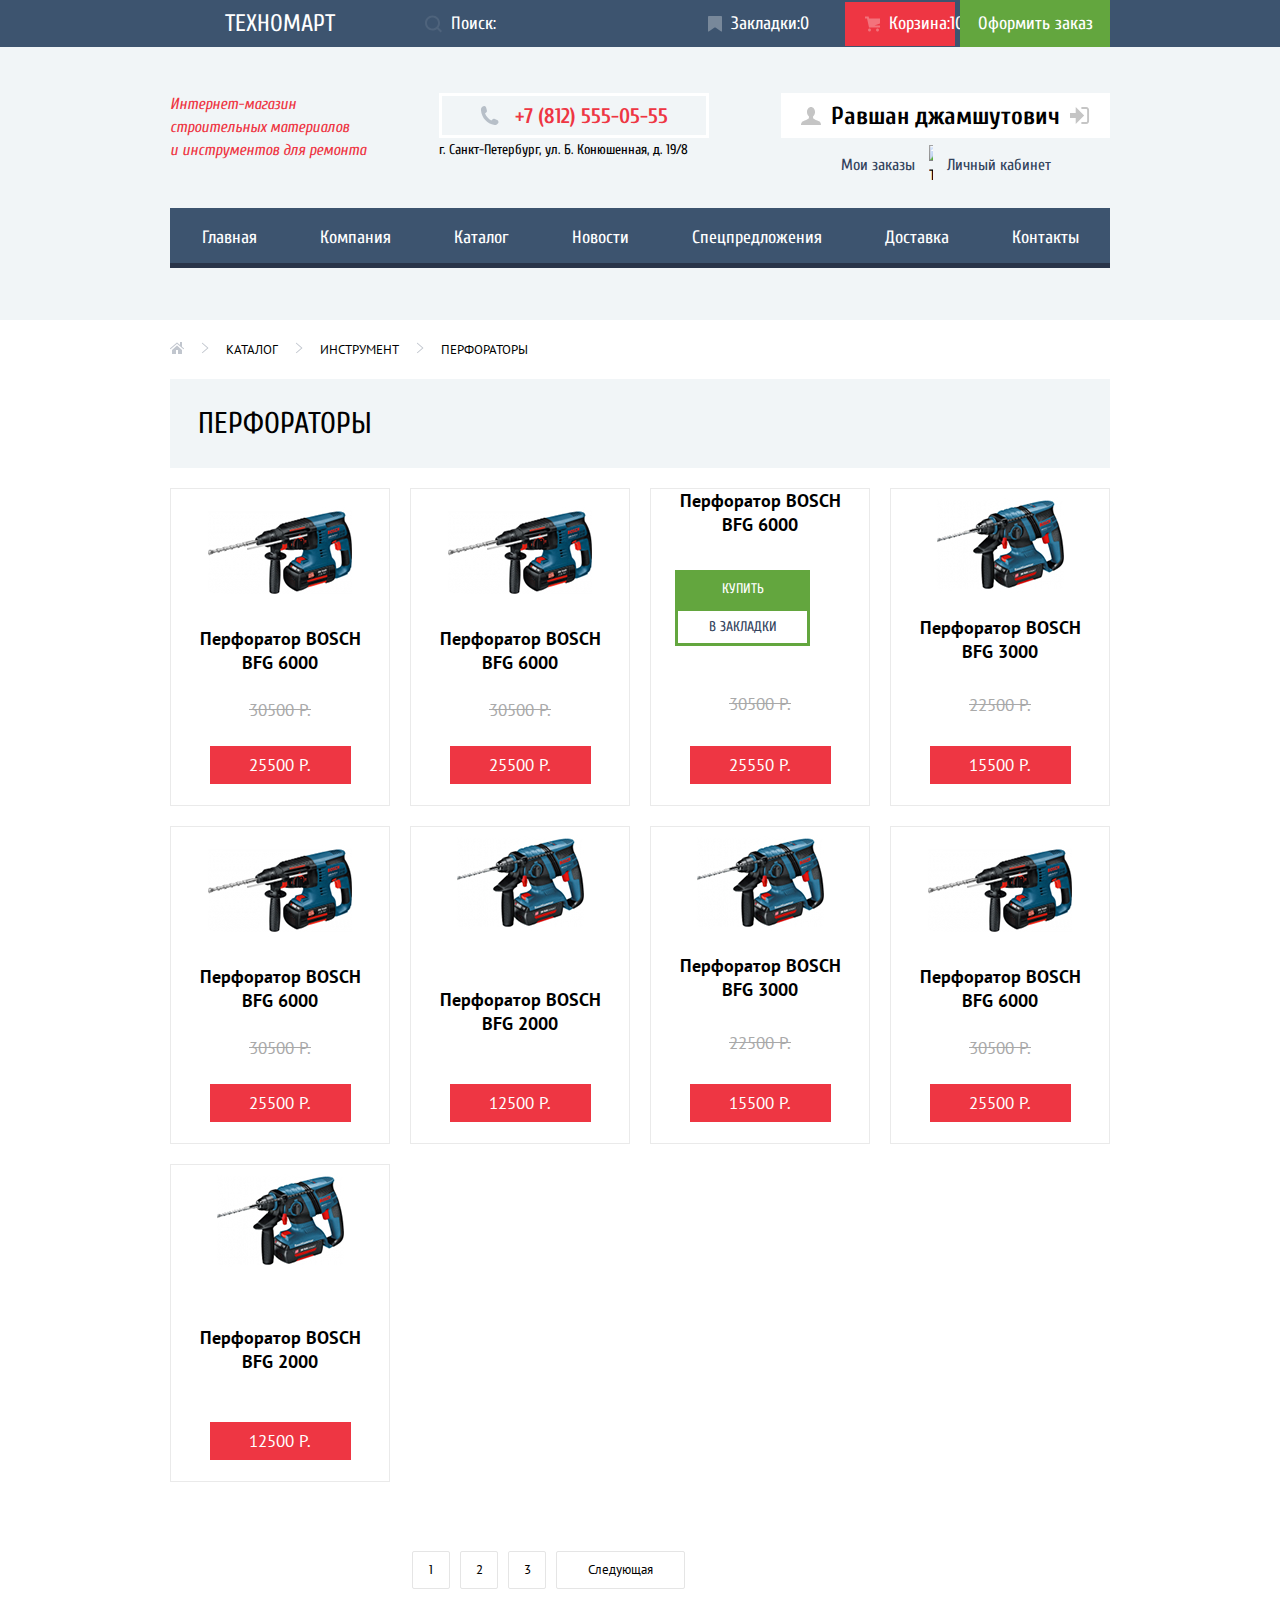
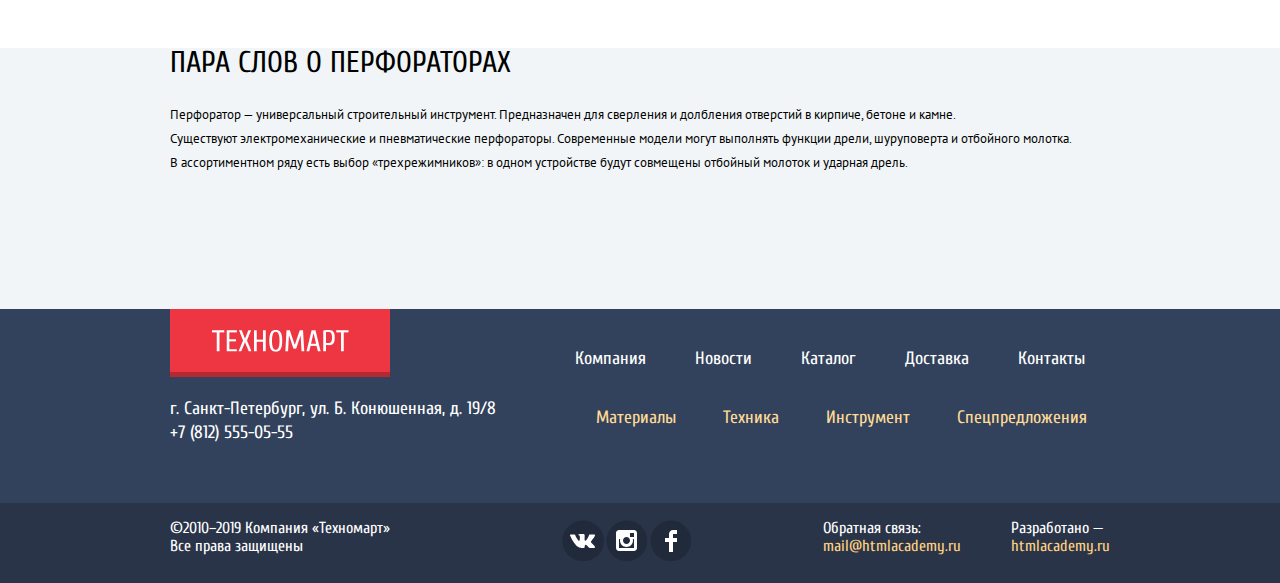
==== catalog.html @ accc7ad1 "Флексы каталога" ====
<!DOCTYPE html>
<html class="page" lang="ru">
<head>
  <meta charset="UTF-8">
  <meta name="viewport" content="width=device-width, initial-scale=1.0">
  <link href="https://fonts.googleapis.com/css2?family=Cuprum:ital,wght@0,400;0,700;1,400;1,700&family=PT+Sans:ital,wght@0,400;0,700;1,400;1,700&display=swap" rel="stylesheet">
  <link href="css/normalize.css" rel="stylesheet">
  <link  rel="stylesheet" href="css/style.css">
  <title>HTML Academy: Каталог</title>
</head>
<body class="page-body">
  <header class="catalog-main-header">
    <div class="header-menu-bar">
      <div class="header-nav-wrapper"> 
        <div class="header-logo">
           <a href="#">Техномарт</a>
         </div>
      <ul class="header-menu-nav">
         <li><a class="header-menu-search" href="#"><img src="img/icon-search.svg" width="17" height="17" alt="Поиск"> Поиск:</a></li>       
         <li><a href="#"><img src="img/icon_bookmark.svg" width="14" height="16" alt="Закладки"> Закладки:0</a></li>
         <li><a class="header-menu-basket" href="#"><img src="img/icon-cart.svg" width="15" height="15" alt="Корзина">Корзина:10</a></li>     
      </ul>
      
        <a class="header-checkout" href="#">Оформить заказ</a>
       
       </div>
       </div>
      </section>
 
    <section class="header-info">
        <h2 class="hidden-header">Интернет-магазин</h2>
        <p class="header-info-item">Интернет-магазин<br>строительных материалов<br>и инструментов для ремонта</p>
      
        <article class="header-adress">
       <h2 class="hidden-header">Наш адрес</h2>
       <p ><a class="header-adress-info" href="tel::+7(812)555-05-55">  <img src="img/icon-phone.svg" width="19" height="19" alt="Телефон">+7 (812) 555-05-55</a>
        г. Санкт-Петербург, ул. Б. Конюшенная, д. 19/8</p>
      </article>
 
      <div class="header-catalog-login">
        <h3><a class="header-login-name" href="#"> <svg width="20" height="18" viewBox="0 0 20 18" fill="none" xmlns="http://www.w3.org/2000/svg">
          <path id="icon-user" d="M17.881 14.166C15.737 13.431 13.625 12.5 12.674 11.776C12.017 11.275 11.904 10.158 12.157 9.361C13.275 8.458 14.021 6.884 14.021 5.083C14.021 2.276 12.221 0 10 0C7.77902 0 5.97901 2.276 5.97901 5.083C5.97901 6.884 6.72501 8.457 7.84201 9.36C8.09501 10.158 7.98302 11.275 7.32502 11.776C6.37502 12.5 4.26201 13.43 2.11801 14.166C-0.0259852 14.902 1.48343e-05 18 1.48343e-05 18H20C20 18 20.025 14.901 17.881 14.166Z" fill="#C5C5C5"/>
          </svg>           
          Равшан джамшутович 
          <svg width="20" height="17" viewBox="0 0 20 17" fill="none" xmlns="http://www.w3.org/2000/svg">
          <path id="icon-login" d="M14.1667 8.5L5.71429 0V6H0V11H5.71429V17L14.1667 8.5Z" fill="#C5C5C5"/>
          <path id="icon-login2"  d="M16.1771 15.01H11.3895V17H16.1771C18.2514 17 19.0381 15.19 19.0619 13.974V3.028C19.0381 1.811 18.2514 0 16.1771 0H11.3895V1.99H16.1771C16.9762 1.99 17.1219 2.671 17.1391 3.047V13.951C17.1229 14.327 16.9762 15.01 16.1771 15.01Z" fill="#C5C5C5"/>
          </svg>
        </a>
      </h3>
      <div class="catalog-custom-nav">
       <a class="header-login-link" href="#">Мои заказы</a>
       <img src="img/point.svg" alt="точка" width="4" height="4">
       <a class="header-login-link" href="#">Личный кабинет</a>
      </div>
      </div>
    </section>
 
    <nav class="main-nav">
      <ul class="site-nav">
        <li><a href="#">Главная</a></li>
        <li><a href="#">Компания</a></li>
        <li><a  href="catalog.html">Каталог</a></li>
        <li><a href="#">Новости</a></li>
        <li><a href="#">Спецпредложения</a></li>
        <li><a href="#">Доставка</a></li>
        <li><a href="#">Контакты</a></li>
      </ul>
    </nav>
 
   </header>
  
  <main class="page-main">
      <h1 class="hidden-header">Перфораторы</h1>
      
      <div class="main-catalog-menu">
          <ul class="catalog-menu-items">
              <li><a href="/"><img src="img/icon-home.svg" width="14" height="12" alt="Главная"></a></li>
              <li><img src="img/icon-right-small.svg" alt="Вправо"></li>
              <li><a href="#">Каталог</a></li>
              <li><img src="img/icon-right-small.svg" alt="Вправо"></li>
              <li><a href="#">Инструмент</a></li>
              <li><img src="img/icon-right-small.svg" alt="Вправо"></li>
              <li>Перфораторы</li>
          </ul>
        </div>
      
      <section class="catalog-filter hidden-header">
        <h2>Фильтр товара</h2>
        <!-- Здесь будет фильтр товара -->
      </section>
      
      <div class="popular-goods-header">
        <p>Перфораторы</p> 
      </div> 

      <section class="catalog-goods-menu">
          <h2 class="hidden-header">Перфораторы</h2>

          <article class="popular-goods-item">
              <h3>Перфоратор BOSCH BFG 6000</h3>
              <img src="img/bfg_6000.jpg" alt="Перфоратор BOSCH BFG 6000" width="144" height="128">
              <p><del>30500 Р.</del></p> <button class="prise-button" type="button">25500 Р.</button>
          </article>
          
          <article class="popular-goods-item">
              <h3>Перфоратор BOSCH BFG 6000</h3>
              <img src="img/bfg_6000.jpg" alt="Перфоратор BOSCH BFG 6000" width="144" height="128">
              <p><del>30500 Р.</del></p> <button class="prise-button" type="button">25500 Р.</button>
          </article class="popular-goods-item">
          
          <article class="popular-goods-item">
              <h3>Перфоратор BOSCH BFG 6000</h3>
               <p><button class="button-buy" type="button">Купить</button> <button class="button-bookmark" type="button">В Закладки</button></p>
               <p><del>30500 Р.</del></p> <button class="prise-button" type="button">25550 Р.</button>
          </article>
          
          <article class="popular-goods-item">
              <h3>Перфоратор BOSCH BFG 3000</h3>
              <img src="img/bfg_2000_3000.jpg" alt="Перфоратор BOSCH BFG 3000" width="127" height="112">
              <p><del>22500 Р.</del></p> <button class="prise-button" type="button">15500 Р.</button>
          </article>
          
          <article class="popular-goods-item">
              <h3>Перфоратор BOSCH BFG 6000</h3>
              <img src="img/bfg_6000.jpg" alt="Перфоратор BOSCH BFG 6000" width="144" height="128">
              <p><del>30500 Р.</del></p> <button class="prise-button" type="button">25500 Р.</button>
          </article>
          
          <article class="popular-goods-item">
              <h3>Перфоратор BOSCH BFG 2000</h3>
              <img src="img/bfg_2000_3000.jpg" alt="Перфоратор BOSCH BFG 2000" width="127" height="112">
              <button class="prise-button" type="button">12500 Р.</button>
          </article>
          
          <article class="popular-goods-item">
              <h3>Перфоратор BOSCH BFG 3000</h3>
              <img src="img/bfg_2000_3000.jpg" alt="Перфоратор BOSCH BFG 3000" width="127" height="112">
              <p><del>22500 Р.</del></p> <button class="prise-button" type="button">15500 Р.</button>
          </article>
          
          <article class="popular-goods-item">
              <h3>Перфоратор BOSCH BFG 6000</h3>
              <img src="img/bfg_6000.jpg" alt="Перфоратор BOSCH BFG 3000" width="144" height="128">
              <p><del>30500 Р.</del></p> <button class="prise-button" type="button">25500 Р.</button>
          </article>
          
          <article class="popular-goods-item">
              <h3>Перфоратор BOSCH BFG 2000</h3>
              <img src="img/bfg_2000_3000.jpg" alt="Перфоратор BOSCH BFG 2000" width="127" height="112">
              <button class="prise-button" type="button">12500 Р.</button> 
          </article>
      </section>
      
      <section class="catalog-menu-list">
          <h2 class="hidden-header">Список страниц сайта</h2>
          <ul class="menu-list-items">
              <li>1</li>
              <li><a href="#">2</a></li>
              <li><a href="#">3</a></li>
              <li><a href="#">Cледующая</a></li>
          </ul>
      </section>

      <div class="perforators-info-wrapper">
      <section class="catalog-perforators-info">
          <h2>Пара слов о перфораторах</h2>
          <p>Перфоратор — универсальный строительный инструмент. Предназначен для сверления и долбления отверстий в кирпиче, бетоне и камне. <br>
            Существуют электромеханические и пневматические перфораторы. Современные модели могут выполнять функции дрели, шуруповерта и отбойного молотка. <br> 
            В ассортиментном ряду есть выбор «трехрежимников»: в одном устройстве будут совмещены отбойный молоток и ударная дрель.</p>
      </section>
      </div>
  </main>
  <footer class="page-footer">
    <div class="footer-nav-wrapper">
    <div class="footer-section-nav">
    <a href="#"><img src="img/logo_footer.png" width="220" height="68" alt="Техномарт"></a>
    
    <section class="footer-nav">
      <h2 class="hidden-header">Навигация</h2>
      <ul class="footer-nav-menu">
        <li><a href="#">Компания</a></li>
        <li><a href="#">Новости</a></li>
        <li><a href="catalog.html">Каталог</a></li>
        <li><a href="#">Доставка</a></li>
        <li><a href="#">Контакты</a></li>
      </ul>
    </section>
    
    <section class="footer-adress">
      <h2 class="hidden-header">Наш адрес</h2>
      <p class="footer-adress-info">г. Санкт-Петербург, ул. Б. Конюшенная, д. 19/8 <br>
        <a href="tel:+78125550555">+7 (812) 555-05-55</a></p>
    </section>

    <section class="footer-assortment">
      <h2 class="hidden-header">Ассортимент товара</h2>
      <ul class="footer-assortment-menu">
        <li><a href="#">Материалы</a></li>
        <li><a href="#">Техника</a></li>
        <li><a href="#">Инструмент</a></li>
        <li><a href="#">Спецпредложения</a></li>
      </ul>
    </section>
    </div>
    </div>
    
    <div class="footer-social-wrapper">
    <section class="footer-social">
      <p class="footer-copy">&copy;2010–2019 Компания «Техномарт» <br> Все права защищены</p>
        <h2 class="hidden-header">Соц. сети</h2>
        <ul class="footer-social-menu">
          <li><a class="social-vk" href="https://vk.com/"><svg width="44" height="44" viewBox="0 0 44 44" fill="none" xmlns="http://www.w3.org/2000/svg">
            <path id="vk" fill-rule="evenodd" clip-rule="evenodd" d="M22.1627 1.4839C33.6533 1.4839 42.9683 10.5873 42.9683 21.8169C42.9683 33.0461 33.6533 42.1494 22.1627 42.1494C10.6721 42.1494 1.35714 33.0461 1.35714 21.8169C1.35714 10.5873 10.6721 1.4839 22.1627 1.4839Z" fill="#212A3A"/>
            <path d="M24.5403 25.7281C25.4609 25.4384 26.6396 27.6406 27.8943 28.4834C28.8361 29.1219 29.5573 28.9841 29.5573 28.9841L32.9017 28.9372C32.9017 28.9372 34.6495 28.8322 33.8233 27.4803C33.7549 27.3678 33.3389 26.4781 31.334 24.6472C29.2376 22.7319 29.5217 23.0422 32.0456 19.7309C33.5835 17.7125 34.1988 16.4797 34.0062 15.9547C33.8213 15.4494 32.6918 15.5806 32.6918 15.5806L28.9237 15.6059C28.5568 15.6069 28.2458 15.7175 28.1042 16.0887C28.1013 16.0925 27.5062 17.6506 26.7127 18.9753C25.0362 21.7775 24.367 21.9266 24.0896 21.7512C23.4531 21.3453 23.6139 20.1228 23.6139 19.2537C23.6139 16.5378 24.0299 15.4053 22.7993 15.1128C22.3881 15.0153 22.0876 14.9516 21.039 14.9422C19.6985 14.9225 18.5603 14.9422 17.9151 15.2506C17.4866 15.4597 17.1582 15.9181 17.3576 15.9444C17.6079 15.9772 18.1693 16.0944 18.4698 16.4937C18.8559 17.0112 18.8444 18.1709 18.8444 18.1709C18.8444 18.1709 19.0649 21.3687 18.3244 21.7653C17.8159 22.0372 17.1207 21.4822 15.6252 18.9378C14.8616 17.6366 14.2847 16.1984 14.2847 16.1984C14.2847 16.1984 14.173 15.9312 13.9708 15.785C13.7301 15.6116 13.393 15.5562 13.393 15.5562L9.81659 15.5787C9.81659 15.5787 9.27926 15.5937 9.08185 15.8244C8.90659 16.0287 9.06741 16.4506 9.06741 16.4506C9.06741 16.4506 11.8687 22.9016 15.0407 26.1509C17.9488 29.1341 21.2537 28.9362 21.2537 28.9362H22.7511C22.7511 28.9362 23.2027 28.8856 23.4339 28.6437C23.6496 28.4187 23.6399 27.9959 23.6399 27.9959C23.6399 27.9959 23.6101 26.0187 24.5403 25.7281Z" fill="white"/>
            </svg></a></li>
          <li><a class="social-fb" href="https://www.facebook.com/"><svg width="44" height="44" viewBox="0 0 44 44" fill="none" xmlns="http://www.w3.org/2000/svg">
            <path id="fb" fill-rule="evenodd" clip-rule="evenodd" d="M21.8938 1.4839C33.1233 1.4839 42.2265 10.5873 42.2265 21.8169C42.2265 33.0461 33.1233 42.1494 21.8938 42.1494C10.6643 42.1494 1.56112 33.0461 1.56112 21.8169C1.56112 10.5873 10.6643 1.4839 21.8938 1.4839Z" fill="#212A3A"/>
            <path fill-rule="evenodd" clip-rule="evenodd" d="M14 11H29C30.65 11 32 12.35 32 14V29C32 30.65 30.65 32 29 32H14C12.35 32 11 30.65 11 29V14C11 12.35 12.35 11 14 11ZM25 21.5C25 19.57 23.43 18 21.5 18C19.57 18 18 19.57 18 21.5C18 23.43 19.57 25 21.5 25C23.43 25 25 23.43 25 21.5ZM14 29V20H15.181C15.0626 20.4913 15.0019 20.9947 15 21.5C15 25.0899 17.9101 28 21.5 28C25.0899 28 28 25.0899 28 21.5C27.9986 20.9946 27.9379 20.4912 27.819 20H29V29H14ZM25 18H29V14H25V18Z" fill="white"/>
            </svg>
            </a></li>
          <li><a class="social-insta" href="http://instagram.com"><svg width="44" height="44" viewBox="0 0 44 44" fill="none" xmlns="http://www.w3.org/2000/svg">
            <path id="insta" fill-rule="evenodd" clip-rule="evenodd" d="M21.8938 1.4839C33.1232 1.4839 42.2265 10.5873 42.2265 21.8169C42.2265 33.0461 33.1232 42.1494 21.8938 42.1494C10.6643 42.1494 1.56108 33.0461 1.56108 21.8169C1.56108 10.5873 10.6643 1.4839 21.8938 1.4839Z" fill="#212A3A"/>
            <path d="M28 15V11H24C21.7909 11 20 12.7909 20 15V19H16V23H20V33H24V23H28V19H24V15H28Z" fill="white"/>
            </svg></a></li>
        </ul>
      <p class="footer-mail">Обратная связь:<br><a href="mail@htmlacademy.ru">mail@htmlacademy.ru</a></p>
      <p class="footer-developed">Разработано —<br><a href="htmlacademy.ru">htmlacademy.ru</a></p>
      
    </section>
    </div>
  </footer>
</body>
</html>
---- css/style.css ----
:root {
   --basic-red: #EE3643;;
   --basic-green:#63A63E;
   --basic-grey: #3D546F;
   --basic-greylight:#C5C5C5;
   --basic-background: #F1F5F7;
   --white:#ffffff;
   --special-yellow:#FFBF47;
   --special-blue:#3BBCE3;
   --special-lilac:#DC91D8;
   --special-greenlight:#8ED78F;
   --special-yellowwlight:#FFD180;
   --success:#5FBB2D;
   --warning:#FFBF47;
   --error:#BA2732;
   --light-grey:#EAEAEA;
}

body {
    min-width: 960px;
    margin: 0px;
    padding: 0px;
    font-family: 'Cuprum', sans-serif;
    font-size: 13px;
    line-height: 24px;
}

a {
    font-family: 'Cuprum', sans-serif;
    text-decoration: none;
    color: var(--white);
}

.header-logo:hover {
    background-color: #EE3643;
}

.button-login:hover {
    color: var(--basic-red);
}

.button-login:active {
    color: var(--basic-greylight);
}

.button-login:hover svg #icon-login,
.button-login:hover svg #icon-login2 {
    fill: var(--basic-grey);
}

.button-login:active svg #icon-login,
.button-login:active svg #icon-login2 {
    fill: #C5C5C5;
}

.site-nav a:hover {
    background-color: #293449;
}

.site-nav a:active {
    color: rgba(255, 255, 255, .5)
}

.offers-button:hover {
    background-color:rgba(197, 197, 197, .3);
}

.offers-button:active {
    background-color: rgba(169, 169, 169, .3);
}

.button:hover {
    background: #BA2732;
}

.button:active {
    background-color: var(--error);
}

.main-services-menu a:hover {
    background: #293449;
}

.popular-manufactures-item img:hover {
    background: #FFFFFF;
    border: 1px solid #EAEAEA;
    box-sizing: border-box;
    filter: drop-shadow(0px 4px 20px rgba(0, 0, 0, 0.15));
}

.popular-manufactures-item a:active {
    background: rgba(0, 0, 0, 0.0001);
    border: 1px solid #EAEAEA;
    box-sizing: border-box;
    opacity: 0.5;
    filter: drop-shadow(0px 4px 20px rgba(0, 0, 0, 0.15));
}

.footer-assortment a:hover,
.footer-nav a:hover,
.footer-mail a:hover,
.footer-developed a:hover {
    text-decoration-line: underline;
}

.footer-assortment a:active,
.footer-nav a:active {
    color: #F1F5F7;
    opacity: 0.5;
    text-decoration-line: none;
}

.footer-mail a:active,
.footer-developed a:active {
    color: var(--basic-red);
    text-decoration-line: none;
}

img {
    max-width: 100%;
    height: auto;
}

ul {
    list-style: none;
}

button {
    color: var(--white);
}



.header-logo {
   background: url(../img/header-logo.png) no-repeat center;
   color: var(--white);
   font-size: 24px;
   text-transform: uppercase;
   width: 220px;
   height: 47px;
   display: flex;
   justify-content: center;
   align-items: center;
}

.header-logo:hover {
    background: url(../img/header-logo-active.png) no-repeat center;
}

.header-menu-nav {
    margin: 0;
    padding: 0;
    font-size: 18px;
    width: 550px;
    display: grid;
    gap:47px;
    grid-template-columns: 1fr 110px 110px;
    align-items: center;
    margin-left: 15px;
}

.header-menu-nav a {
    width: 110px;
    padding-left: 20px;
    padding-right: 20px;
    padding-bottom: 10px;
    padding-top: 10px;
    display: flex;
    justify-content: space-around;
    box-sizing: border-box;
}

.header-menu-nav img {
    opacity: 0.3;
    margin-right: 9px;
}

.header-menu-nav a:hover img {
    opacity: 1;
}

.header-menu-nav a:active {
    color: rgba(255, 255, 255, 0.5);
    background-color: #161D29;

}

.header-menu-nav a:active img {
    opacity: 0.3;
}


.header-checkout {
    width: 150px;
    display: flex;
    justify-content: center;
    align-items: center;
    font-size: 18px;
    background-color: var(--basic-green);
}

.header-checkout:hover {
    background-color: var(--success);
}

.header-checkout:active {
    color: rgba(255, 255, 255, 0.5);
}

.header-info {
    font-size: 21px;
    display: flex;
    justify-content: space-between;
    align-items: flex-start;
    width: 940px;
    height: 75px;
    margin: 0 auto;
    padding: 0 10px;
    margin-bottom: 40px;
}

.header-info p {
    margin: 0;
    padding:0;
}

.header-info-item {
    font-size: 16px;
    line-height: 23px;
    font-style: italic;
    color: var(--basic-red);
}

.header-adress {
    font-size: 14px; 
    display: flex;
    justify-content: center;
    align-items: center;
}

.header-adress p {
    padding: 0;
    margin: 0;
}

.header-adress-info {
    display: flex;
    justify-content: center;
    align-items: center;
    font-size: 21px;
    line-height: 30px;
    font-weight: bold;
    color: var(--basic-red);
    border: 3px solid #FFFFFF;
    box-sizing: border-box;
    width: 270px;
    height: 45px;
    margin: 0;
    padding: 0;
}

.header-adress-info img {
    margin-right: 16px;
}

.header-login {
    display: flex;
    
}

.button-login {
    display: flex;
    align-items: center;
    font-family: 'Cuprum', sans-serif;
    font-size: 21px;
    line-height: 21px;
    color: black;
    border:none;
    background-color: var(--white);
    margin-right: 10px;
    padding-right: 24px;
    padding-left: 24px;
    height: 45px;
}


.main-nav {
    background-color: var(--basic-grey);
    display: grid;
    width: 940px;
    height: 60px;
    margin: 0 auto;
    padding: 0;
    box-shadow: inset 0px -5px 0px #293449;
}

.site-nav {
    font-size:18px;
    margin: 0;
    padding: 0;
    display: flex;
    justify-content: space-around;
    align-items: center;
}

.site-nav a {
    height: 60px;
    display: flex;
    justify-content: center;
    align-items: center;
    padding-right: 30px;
    padding-left: 30px;
}

.special-offers-menu {
    display: flex;
    width: 940px;
    height: 409px;
    margin: 0 auto;
    padding: 0 10px;
    margin-bottom: 59px;
}

.special-offers-menu-left {
    display: flex;
    flex-wrap: wrap;
}

.special-offers-menu-right .offer-menu-item {
    margin-right: 0;
}

.special-offers-menu h3 {
    font-size: 21px;
    font-weight:bold;
    line-height: 30px;
    color: var(--white);
}

.offers-button {
    font-family: 'Cuprum', sans-serif;
    font-size:14px;
    line-height:18px;
    color: var(--white);
    background-color: rgba(255, 255, 255, .3);
    border: none;
    width: 135px;
    height: 38px;
}

.offer-menu-item {
    display: grid;
    grid-template-columns: 137px auto;
    grid-template-rows: 51px auto;
    row-gap: 14px;
    width: 300px;
    height: 123px;
    box-sizing: border-box;
    padding-left: 20px;
    margin-bottom: 20px;
    margin-right: 20px;
}

.offer-menu-item img {
    grid-column: 2 / 3;
    grid-row: 1 / 3;
    justify-self:center;
    align-self: center;
}

.offer-materials {
    background-color: var(--special-yellow);

}

.offer-tool {
    background-color: var(--special-blue);
}

.offer-technics {
    background-color: var(--special-lilac);
}

.offer-discounts {
    background-color: var(--special-greenlight);
    }

.offer-delivery {
    background-color: var(--special-yellowwlight);
}

.slide-perforators {
    background: url(../img/perforators.jpg) no-repeat center;
    width: 620px;
    height: 266px;
}

.slide-perforators h2 {
    font-size: 36px;
    font-weight: bold;
    line-height: 36px;
    color: var(--white);
}

.slide-perforators p {
    font-size: 18px;
    color: var(--white);
}

.popular-goods-menu {
    display: flex;
    justify-content: space-between;
    flex-wrap: wrap;
    width: 940px;
    margin: 0 auto;
    padding: 0 10px;
    margin-bottom: 70px;
}

.popular-goods-header {
    width: 940px;
    height: 89px;
    margin: 0 auto;
    padding: 0 auto;
    font-size:30px;
    font-weight: 400;
    text-transform: uppercase;
    line-height: 30px;
    background-color: var(--basic-background);
    display: flex;
    justify-content: space-between;
    align-items: center;
    padding-left: 28px;
    padding-right: 14px;
    margin-bottom: 20px;
    box-sizing: border-box;
}

.popular-goods-item {
    width: 220px;
    height: 318px;
    border: 1px solid #EAEAEA;
    box-sizing: border-box;
    display: flex;
    flex-direction: column;
    justify-content: space-between;
    align-items: center;
    margin: 0;
    padding-top: auto;
    padding-right: 24px;
    padding-left: 24px;
    padding-bottom: 21px;
    margin-bottom:20px;
}


.popular-goods-item h3 {
    font-family: 'PT Sans', sans-serif;
    font-size:18px;
    font-weight: 20px;
    order: 1;
    margin: 0px;
    padding: 0px;
    text-align: center;
}

.popular-goods-item p {
    font-family: 'PT Sans', sans-serif;
    font-size: 17px;
    line-height: 18px;
    color: #a9a9a9;
    order: 2;
}

.prise-button {
    font-family: 'PT Sans', sans-serif;
    font-size: 17px;
    line-height: 18px;
    background-color: var(--basic-red);
    border: none;
    width: 141px;
    height: 38px;
    order:3;
}

.popular-manufacturers-menu {
    display: flex;
    flex-wrap: wrap;
    justify-content: space-between;
    width: 940px;
    margin: 0 auto;
    padding: 0 10px;
    margin-bottom: 70px;
}

.popular-manufactures-item {
    margin-bottom: 10px;
}

.main-services-bar {
    background-color: var(--basic-background);
    width:100%;
    height: 522px;
    margin-bottom: 57px;
}

.main-services-info {
    grid-column: 1 / -1;
    grid-row: 1 / 2;
}

.main-services {
    width: 940px;
    margin: 0px auto;
    padding: 0 10px;
    display: grid;
    grid-template-columns: 240px 1fr;
    grid-template-rows: 235px 285px;
}

.main-services h2 {
    font-weight: 400;
    font-size: 30px;
    line-height: 30px;
}

.main-services p {
    font-family: 'PT Sans', sans-serif;
    font-size: 13px;
}



.main-services-menu {
    font-family: 'Cuprum', sans-serif;
    font-size: 21px;
    font-weight: bold;
    line-height: 30px;
    margin: 0px;
    padding: 0px;
    display: flex;
    flex-direction: column;
    justify-content: start;
    align-self: space-around;
}

.main-services-menu a {
    width: 220px;
    height: 61px;
    background-color: #32425C;
    box-shadow: 0px 1px 0px #293449, inset 0px 1px 0px #405069;
    padding-bottom: 17.5px;
    padding-top:13.5px;
    padding-right: auto;
    padding-left: 22px;
    display: flex;
    box-sizing: border-box;
}


.delivery {
    width: 619px;
    height: 283px;
    background-image: url(../img/delivery_car.png);
    background-repeat: no-repeat;
    background-position: 100% 100%;
    justify-self: end;
}

.main-services-menu a:hover {
    background: #293449;
}

.main-services-menu a:active {
    background-color: var(--white);
    color: #32425C;
}

.main-services-item h3 {
    font-size: 30px;
    font-weight: 400;
    line-height: 30px;
    color: #32425C;
}

.credit-button {
    font-family: 'Cuprum', sans-serif;
    font-size: 14px;
    line-height: 18px;
    color: var(--white);
    background-color: #FF5357;
    border: none;
    width: 195px;
    height: 38px;
}

.credit-button:hover {
    background-color: #CA2C37;
}

.credit-button:active {
    background-color: var(--error);
}

.main-info-wrapper {
    width: 940px;
    margin: 0 auto;
    padding: 0 10px;
    display: flex;
    justify-content: space-between;
    margin-bottom: 70px;
}

.main-info {
    width: 460px;
}

.main-contacts {
    width: 300px;
}

.main-info h2 {
    font-size: 30px;
    font-weight: 400;
    text-transform: uppercase;
    line-height: 30px;
}

.main-info p {
    font-family: 'PT Sans', sans-serif;
    font-size: 13px;
}

.main-info-menu {
    font-size: 18px;
    line-height: 24px;
    margin: 0;
    padding: 0;
}


.main-contacts h2 {
    font-size: 30px;
    font-weight: 400;
    text-transform: uppercase;
    line-height: 30px;
}

.main-contacts p {
    font-family: 'PT Sans', sans-serif;
    font-size: 13px;
}

.footer-nav-wrapper {
    background-color: #32425C;
}

.footer-section-nav {
    font-size: 18px;
    color: var(--white);
    width: 940px;
    margin: 0 auto;
    padding: 0 10px;
    display: grid;
    grid-template-columns: 380px auto;
    grid-template-rows: 70px auto ;
    padding-bottom: 40px;
}

.footer-nav-menu {
    margin:0;
    padding:0;
    display: flex;
    justify-content: space-around;
    align-items: flex-start;
    padding-top: 38px;
}

.footer-assortment-menu {
    margin: 0;
    padding: 0;
    display: flex;
    justify-content: space-around;
    align-items: flex-start;
    padding-top: 27px;
    padding-left: 22px;
}

.footer-section-nav a {
    font-size: 18px;
}

.footer-assortment a {
    color: #FFDA96;
}

.footer-social-wrapper {
    background-color: #293449;
}

.footer-social {
    font-size: 16px;
    line-height: 18px;
    color: var(--white);
    width: 940px;
    margin: 0 auto;
    padding: 0 10px;
    display: grid;
    grid-template-columns: max-content 1fr min-content min-content;
    gap: 50px;
}

.footer-social-menu {
    display: grid;
    grid-template-columns: repeat(3, 44px);
    justify-self: center;
}

.footer-social a {
    font-size: 16px;
    line-height: 18px;
    color:#FFD180;
}

.hidden-header {
    display: none;
}

.button {
    font-family: 'Cuprum', sans-serif;
    font-size: 14px;
    line-height: 18px;
    color: var(--white);
    background-color: var(--basic-red);
    width: 192px;
    height: 38px;
    border: none;
}

.button:hover {
    background: #CA2C37;
}

.button-info {
    width: 220px;
}

.button-contacts {
    width: 300px;
}

.footer-social-menu a svg:hover #vk,
.footer-social-menu a svg:hover #fb,
.footer-social-menu a svg:hover #insta {
    fill: var(--basic-red);
}

.footer-social-menu a svg:active #vk,
.footer-social-menu a svg:active #fb,
.footer-social-menu a svg:active #insta {
    fill: var(--basic-red);
}
/* Стили для каталога */

.header-menu-basket {
    background-color: var(--basic-red);
}

.header-login-name {
    background: rgba(0, 0, 0, 0.0001);
    color: #000000;
}

.header-login-name:active {
    color: var(--basic-greylight);
    background: rgba(0, 0, 0, 0.0001);
}

.header-login-name:hover svg #icon-login,
.header-login-name:hover svg #icon-login2,
.header-login-name:hover svg #icon-user {
    fill: var(--basic-grey);
}

.header-login-name:active svg #icon-login,
.header-login-name:active svg #icon-login2,
.header-login-name:active svg #icon-user {
    fill: var(--basic-greylight);
}

.header-login-link {
    font-family: 'Cuprum', sans-serif;
    font-size: 16px;
    line-height: 18px;
    color:#32425C;
}

.header-login-link:hover {
    color: var(--basic-red);
}

.header-login-link:active {
    color: var(--basic-greylight);
    background: rgba(0, 0, 0, 0.0001);
}

.header-catalog-login {
    display:flex;
    flex-direction: column;
    justify-content: space-between;
    align-items: center;
}

.header-login-name {
    width: 299px;
    height: 45px;
    background-color: var(--white);
    display: flex;
    justify-content: space-around;
    align-items: center;
    padding-left: 15px;
    padding-right: 15px;
    margin-bottom: 7px;
}

.catalog-custom-nav {
    width: 210px;
    display: flex;
    justify-content: space-between;
    align-items: center ;
}

.header-catalog-login h3 {
    margin:0;
    padding:0;
}

.main-catalog-menu {
    font-family: 'PT Sans', sans-serif;
    font-style: 13px;
    line-height: 18px;
    text-transform: uppercase;
}

.main-catalog-menu a {
    font-family: 'PT Sans', sans-serif;
    font-style: 13px;
    line-height: 18px;
    text-transform: uppercase;
    color:#000000;
}

.menu-list-items a {
    font-family: 'PT Sans', sans-serif;
    font-size: 13px;
    line-height: 18px;
    color:#000000;
}

.perforators-info-wrapper {
    background-color: var(--basic-background);
}

.catalog-perforators-info {
    width: 940px;
    height: 261px;
    margin: 0 auto;
    padding: 0;
}

.catalog-perforators-info h2 {
    font-size:30px;
    line-height: 30px;
    font-weight: 400;
    text-transform: uppercase;
}

.catalog-perforators-info p {
    font-family: 'PT Sans', sans-serif;
    font-size: 13px;
}

.button-buy {
    font-family: 'Cuprum', sans-serif;
    font-size: 14px;
    line-height: 18px;
    text-transform: uppercase;
    background-color: var(--basic-green);
    border: none;
    width: 135px;
    height: 38px;
}

.button-buy:hover {
    background: #5FBB2D;
}

.button-buy:active {
    background: #518534;
}

.button-bookmark {
    font-family: 'Cuprum', sans-serif;
    font-size: 14px;
    line-height: 18px;
    text-transform: uppercase;
    color:  #32425C;
    background-color: var(--white);
    border: 3px solid #63A63E;
    box-sizing: border-box;
    width: 135px;
    height: 38px;
}

.button-bookmark:hover {
    border: 3px solid #32425C;
}

.button-bookmark:active {
    color: #32425C;
    border: 3px solid #32425C;
    box-sizing: border-box;
    border-radius: 2px; 
}

/* grid */

.page {
    height: 100%;
}

.page-body {
    min-height: 100%;
    display: grid;
    grid-template-rows: min-content 1fr min-content;
    align-content: start;
}

.main-header {
    margin-bottom: 60px;
    height: 320px;
    background-color: var(--basic-background);
}

.catalog-main-header {
    margin-bottom: 21px;
    height: 320px;
    background-color: var(--basic-background);
}

.header-menu {
    margin-bottom:46px;
    height: 42px;
}

.header-menu-bar {
    background-color: var(--basic-grey);
}

.header-nav-wrapper {
    display: grid;
    grid-template-columns: min-content 1fr min-content;
    width: 940px;
    margin: 0 auto;
    padding: 0 ;
    margin-bottom: 46px;
}

.catalog-menu-items {
    display: grid;
    grid-template-columns: repeat(7, max-content);
    gap: 17px;
    width: 940px;
    padding: 0;
    margin:0 auto;
    margin-bottom: 20px;
}
        
.catalog-goods-menu {
    width: 940px;
    margin: 0 auto;
    padding: 0;
    display:flex;
    flex-wrap: wrap;
    justify-content: space-between;
    margin-bottom: 49px;
}

.catalog-menu-list {
    width: 940px;
    margin: 0 auto;
    padding: 0;
    margin-bottom: 59px ;
}

.menu-list-items {
    display: flex;
    margin:0;
    padding:0;  
    padding-left: 242px;  
}

.menu-list-items li {
    display: flex;
    justify-content: center;
    align-items: center;
    height: 38px;
    min-width: 38px;
    margin-right: 10px;
    border: 1px solid #E5E5E5;
    box-sizing: border-box;
    border-radius: 2px;
    text-align: center;
}

.menu-list-items li:nth-last-child(1) {
    padding-left: 31px;
    padding-right: 31px;
}

.menu-list-items li:active {
    border: 1px solid #EE3643;
    box-sizing: border-box;
    border-radius: 2px;
}
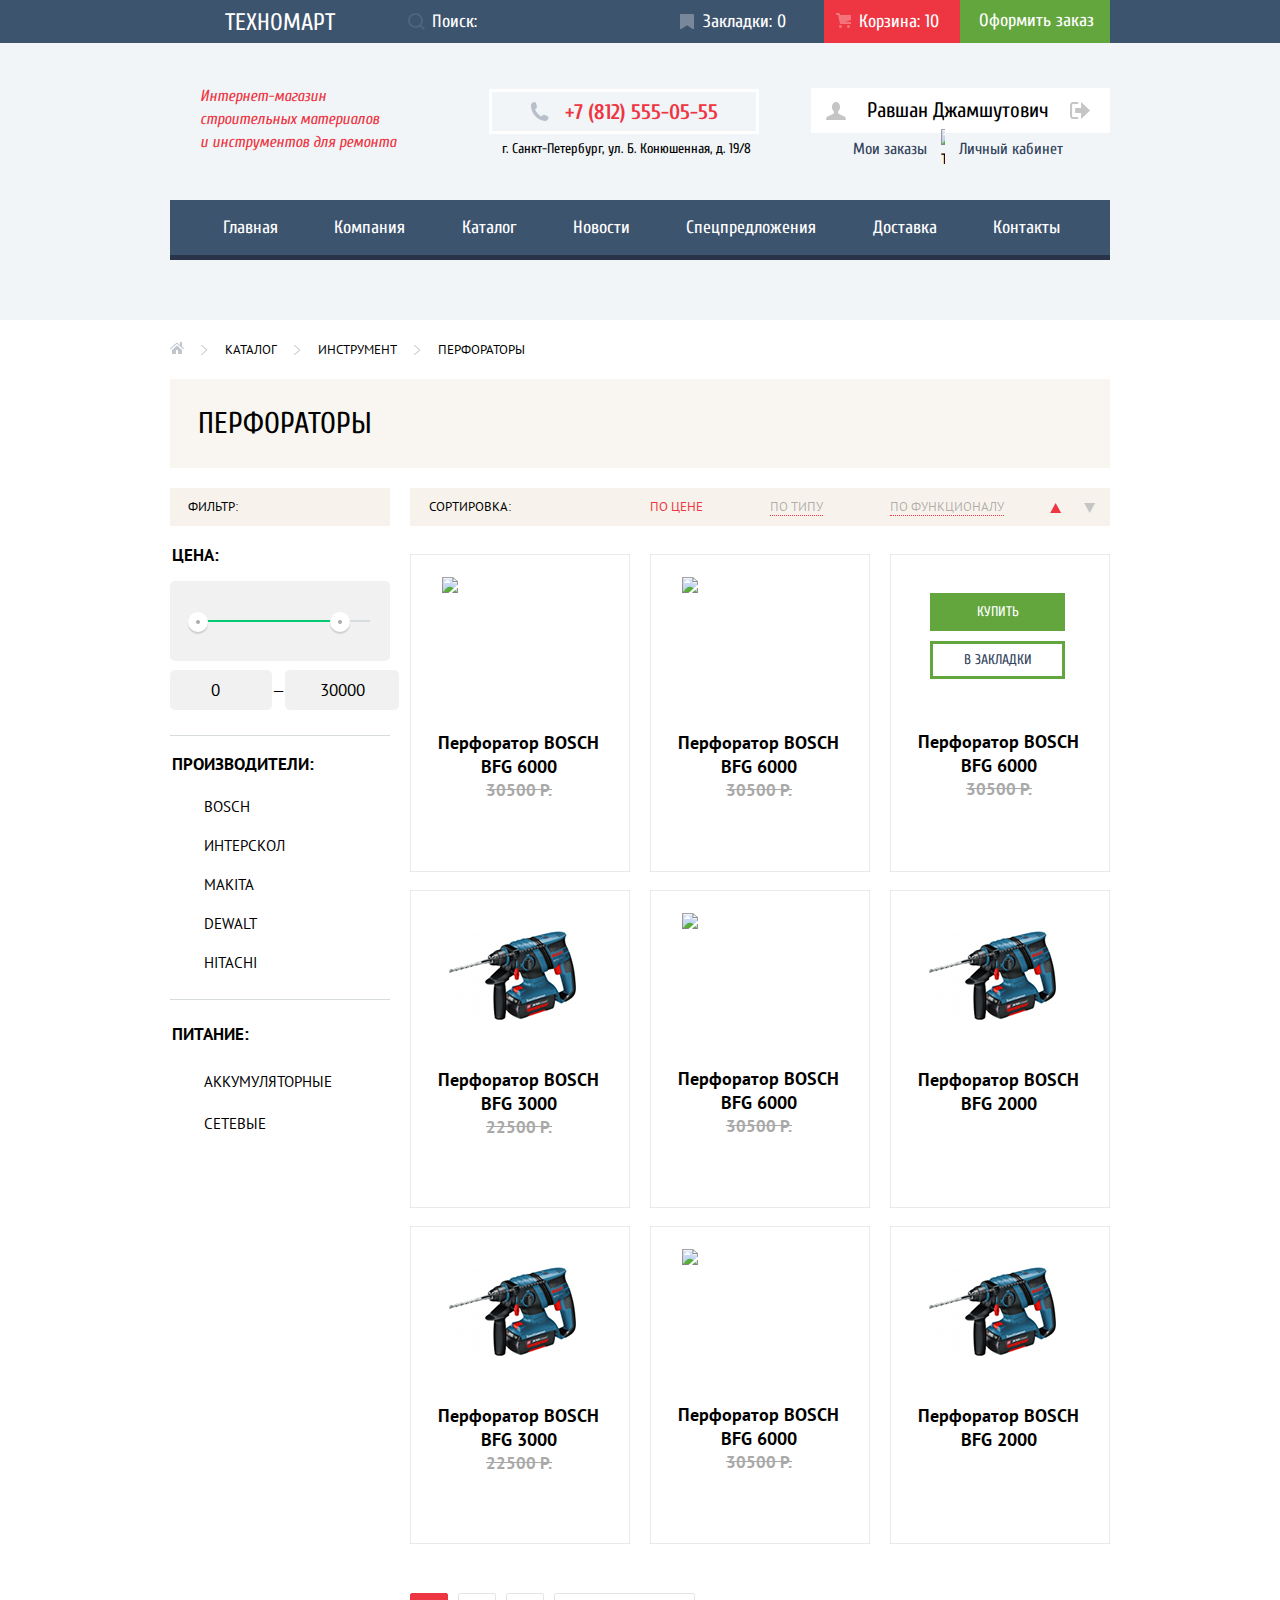
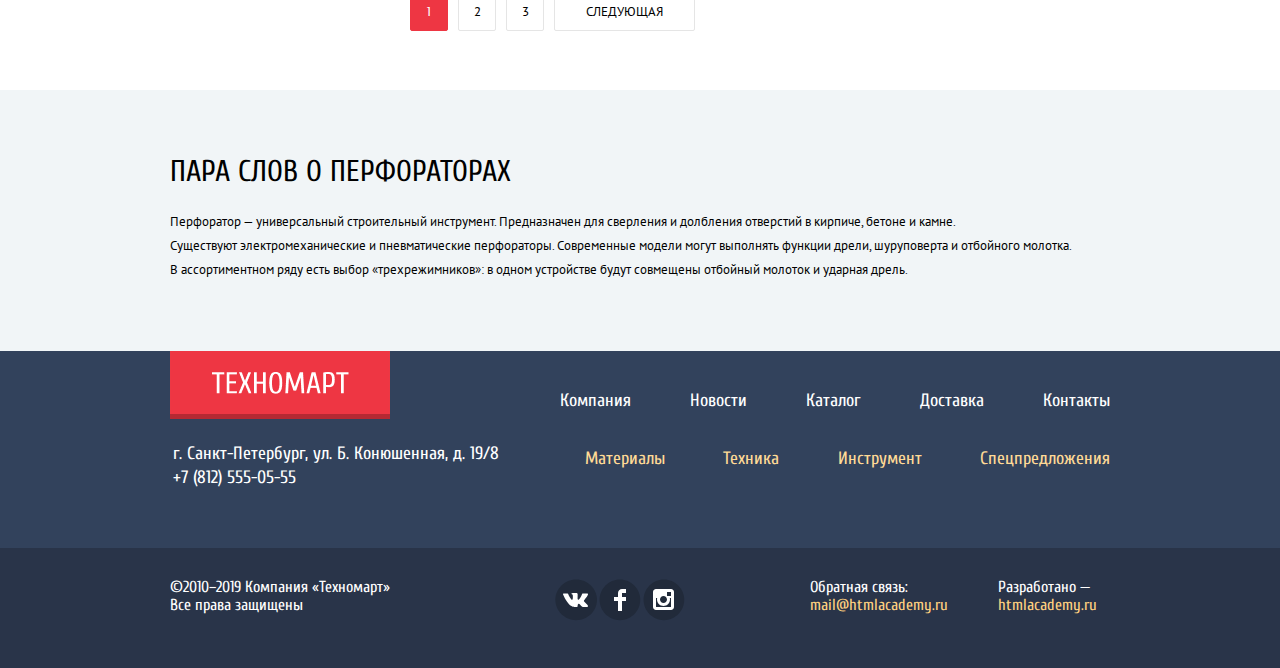
==== commit 48ffa8ae: "Сделал модальное окно" ====
--- a/catalog.html
+++ b/catalog.html
@@ -16,43 +16,51 @@
            <a href="#">Техномарт</a>
          </div>
       <ul class="header-menu-nav">
-         <li><a class="header-menu-search" href="#"><img src="img/icon-search.svg" width="17" height="17" alt="Поиск"> Поиск:</a></li>       
-         <li><a href="#"><img src="img/icon_bookmark.svg" width="14" height="16" alt="Закладки"> Закладки:0</a></li>
-         <li><a class="header-menu-basket" href="#"><img src="img/icon-cart.svg" width="15" height="15" alt="Корзина">Корзина:10</a></li>     
+         <li><a class="header-menu-search" href="#"> Поиск:</a></li>       
+         <li><a class="header-menu-bookmark" href="#"> Закладки: 0</a></li>
+         <li><a class="header-menu-cart catalog-header-menu-cart" href="#">Корзина: 10</a></li>     
       </ul>
       
         <a class="header-checkout" href="#">Оформить заказ</a>
        
        </div>
        </div>
-      </section>
  
-    <section class="header-info">
+    <section class="header-info catalog-header-info">
         <h2 class="hidden-header">Интернет-магазин</h2>
+        <div class="catalog-info-item-wrapper">
+
         <p class="header-info-item">Интернет-магазин<br>строительных материалов<br>и инструментов для ремонта</p>
-      
-        <article class="header-adress">
-       <h2 class="hidden-header">Наш адрес</h2>
-       <p ><a class="header-adress-info" href="tel::+7(812)555-05-55">  <img src="img/icon-phone.svg" width="19" height="19" alt="Телефон">+7 (812) 555-05-55</a>
-        г. Санкт-Петербург, ул. Б. Конюшенная, д. 19/8</p>
-      </article>
- 
+        
+        </div>
+
+        <article class="header-adress catalog-header-adress">
+          <h2 class="hidden-header">Наш адрес</h2>
+          <p ><a class="header-adress-info" href="tel::+7(812)555-05-55"> <img src="img/icon-phone.svg" width="19" height="19" alt=""> +7 (812) 555-05-55</a>
+          <span class="adress-info-street">г. Санкт-Петербург, ул. Б. Конюшенная, д. 19/8</span></p>
+         </article>
+      
+
+
       <div class="header-catalog-login">
-        <h3><a class="header-login-name" href="#"> <svg width="20" height="18" viewBox="0 0 20 18" fill="none" xmlns="http://www.w3.org/2000/svg">
+        
+        <a class="header-login-name" href="#"> <svg aria-hidden="true" focusable="false" width="20" height="18" viewBox="0 0 20 18" fill="none" xmlns="http://www.w3.org/2000/svg">
           <path id="icon-user" d="M17.881 14.166C15.737 13.431 13.625 12.5 12.674 11.776C12.017 11.275 11.904 10.158 12.157 9.361C13.275 8.458 14.021 6.884 14.021 5.083C14.021 2.276 12.221 0 10 0C7.77902 0 5.97901 2.276 5.97901 5.083C5.97901 6.884 6.72501 8.457 7.84201 9.36C8.09501 10.158 7.98302 11.275 7.32502 11.776C6.37502 12.5 4.26201 13.43 2.11801 14.166C-0.0259852 14.902 1.48343e-05 18 1.48343e-05 18H20C20 18 20.025 14.901 17.881 14.166Z" fill="#C5C5C5"/>
           </svg>           
-          Равшан джамшутович 
-          <svg width="20" height="17" viewBox="0 0 20 17" fill="none" xmlns="http://www.w3.org/2000/svg">
-          <path id="icon-login" d="M14.1667 8.5L5.71429 0V6H0V11H5.71429V17L14.1667 8.5Z" fill="#C5C5C5"/>
-          <path id="icon-login2"  d="M16.1771 15.01H11.3895V17H16.1771C18.2514 17 19.0381 15.19 19.0619 13.974V3.028C19.0381 1.811 18.2514 0 16.1771 0H11.3895V1.99H16.1771C16.9762 1.99 17.1219 2.671 17.1391 3.047V13.951C17.1229 14.327 16.9762 15.01 16.1771 15.01Z" fill="#C5C5C5"/>
-          </svg>
+          Равшан Джамшутович 
+          <svg aria-hidden="true" focusable="false" width="20" height="17" viewBox="0 0 20 17" fill="none" xmlns="http://www.w3.org/2000/svg">
+            <path id="icon-login" d="M20 8.5L11.125 0V6H5.125V11H11.125V17L20 8.5Z" fill="#C5C5C5"/>
+            <path id="icon-login2" d="M2.10591 13.952V3.048C2.12391 2.672 2.27691 1.991 3.11591 1.991H8.14291V0H3.11591C0.937914 0 0.111914 1.81 0.0869141 3.027V13.973C0.111914 15.189 0.937914 17 3.11591 17H8.14291V15.01H3.11591C2.27691 15.01 2.12391 14.327 2.10591 13.952Z" fill="#C5C5C5"/>
+            </svg>
+            
         </a>
-      </h3>
+
       <div class="catalog-custom-nav">
        <a class="header-login-link" href="#">Мои заказы</a>
        <img src="img/point.svg" alt="точка" width="4" height="4">
        <a class="header-login-link" href="#">Личный кабинет</a>
       </div>
+
       </div>
     </section>
  
@@ -76,86 +84,215 @@
       <div class="main-catalog-menu">
           <ul class="catalog-menu-items">
               <li><a href="/"><img src="img/icon-home.svg" width="14" height="12" alt="Главная"></a></li>
-              <li><img src="img/icon-right-small.svg" alt="Вправо"></li>
+              
               <li><a href="#">Каталог</a></li>
-              <li><img src="img/icon-right-small.svg" alt="Вправо"></li>
+              
               <li><a href="#">Инструмент</a></li>
-              <li><img src="img/icon-right-small.svg" alt="Вправо"></li>
+              
               <li>Перфораторы</li>
+              
           </ul>
         </div>
       
-      <section class="catalog-filter hidden-header">
-        <h2>Фильтр товара</h2>
-        <!-- Здесь будет фильтр товара -->
-      </section>
+      
       
       <div class="popular-goods-header">
         <p>Перфораторы</p> 
       </div> 
 
-      <section class="catalog-goods-menu">
-          <h2 class="hidden-header">Перфораторы</h2>
-
-          <article class="popular-goods-item">
-              <h3>Перфоратор BOSCH BFG 6000</h3>
-              <img src="img/bfg_6000.jpg" alt="Перфоратор BOSCH BFG 6000" width="144" height="128">
-              <p><del>30500 Р.</del></p> <button class="prise-button" type="button">25500 Р.</button>
-          </article>
-          
-          <article class="popular-goods-item">
-              <h3>Перфоратор BOSCH BFG 6000</h3>
-              <img src="img/bfg_6000.jpg" alt="Перфоратор BOSCH BFG 6000" width="144" height="128">
-              <p><del>30500 Р.</del></p> <button class="prise-button" type="button">25500 Р.</button>
-          </article class="popular-goods-item">
-          
-          <article class="popular-goods-item">
-              <h3>Перфоратор BOSCH BFG 6000</h3>
-               <p><button class="button-buy" type="button">Купить</button> <button class="button-bookmark" type="button">В Закладки</button></p>
-               <p><del>30500 Р.</del></p> <button class="prise-button" type="button">25550 Р.</button>
-          </article>
-          
-          <article class="popular-goods-item">
-              <h3>Перфоратор BOSCH BFG 3000</h3>
+
+      <div class="filters-goods-wrapper">
+
+        <div class="catalog-sorting">
+          <h3>Сортировка:</h3>
+          <ul class="catalog-sorting-menu">
+            <li><a class="catalog-sorting-checked" href="#">По цене</a></li>
+            <li><a href="#">По типу</a></li>            
+            <li><a href="#">По функционалу</a></li>
+          </ul>
+        <div class="sorting-controls">
+          <a class="red-triagle" href="#"><svg aria-hidden="true" focusable="false" width="12" height="10" viewBox="0 0 12 10" fill="none" xmlns="http://www.w3.org/2000/svg">
+            <path class="sorting-controls-checked" id="sorting-controls-svg" d="M5.66241 0L11.1624 10L0.162415 10" fill="#C5C5C5"/>
+            </svg></a>
+          <a class="white-triagle" href="#"><svg aria-hidden="true" focusable="false" width="12" height="10" viewBox="0 0 12 10" fill="none" xmlns="http://www.w3.org/2000/svg">
+            <path id="sorting-controls-svg1" d="M5.66241 10L0.162415 0H11.1624" fill="#C5C5C5"/>
+            </svg></a>
+        </div>
+        </div>
+
+      <section class="catalog-filters">
+        <div class="catalog-filter-title">
+          <h3>Фильтр:</h3>
+        </div>
+        <h2 class="hidden-header">Фильтр товаров</h2>
+        <form class="catalog-filters" method="get" action="https://echo.htmlacademy.ru">
+        <fieldset class="filter-item-price"> 
+          <legend>Цена:</legend>
+          <div class="range-filter">
+            <div class="range-controls">
+              <div class="scale">
+                <div class="bar"></div>
+              </div>
+              <div class="toggle toggle-min" tabindex="0"></div>
+              <div class="toggle toggle-max" tabindex="0"></div>
+            </div>
+            <div class="price-controls">
+              <label class="min-price">
+                <input type="number" name="min-price" value="0">
+              </label>
+              <span>—</span>
+              <label class="max-price">
+                <input type="number" name="max-price" value="30000">
+              </label>
+            </div>
+          </div>
+        </fieldset>
+        <fieldset class="filter-item-manufacturers">
+          <legend>Производители:</legend>
+          <ul>
+            <li class="filter-option filter-checkbox">
+              <input class="hidden-header filter-input-checkbox filter-input" type="checkbox" name="BOSCH" id="filter-bosch" checked>
+              <label for="filter-bosch">BOSCH</label>    
+            </li>
+            <li class="filter-option filter-checkbox">
+              <input class="hidden-header filter-input-checkbox filter-input" type="checkbox" name="Интерскол" id="filter-interscol">
+              <label for="filter-interscol">Интерскол</label>
+            </li>
+            <li class="filter-option filter-checkbox">
+              <input class="hidden-header filter-input-checkbox filter-input" type="checkbox" name="MAKITA" id="filter-makita" checked>
+              <label for="filter-makita">MAKITA</label>
+            </li>
+            <li class="filter-option filter-checkbox">
+              <input class="hidden-header filter-input-checkbox filter-input" type="checkbox" name="DEWALT" id="filter-dewalt">
+              <label for="filter-dewalt">DEWALT</label>
+            </li>
+            <li class="filter-option filter-checkbox">
+              <input class="hidden-header filter-input-checkbox filter-input" type="checkbox" name="HITACHI" id="filter-hitachi">
+              <label for="filter-hitachi">HITACHI</label>
+            </li>
+          </ul>           
+        </fieldset>
+        <fieldset class="filter-item-power">
+          <legend>Питание:</legend>
+          <ul>
+            <li class="filter-option filter-radio">
+              <input class="hidden-header filter-input-radio filter-input" type="radio" name="charging-type" id="filter-rechargeable" checked>
+              <label for="filter-rechargeable">Аккумуляторные</label>
+            </li>
+            <li class="filter-option filter-radio">
+              <input class="hidden-header filter-input-radio filter-input" type="radio" name="charging-type" id="filter-network">
+              <label for="filter-network">Сетевые</label>
+            </li>  
+          </ul>
+        </fieldset>
+        <button class="filter-button" type="submit" aria-label="Показать товары из фильтра"></button>
+        </form>
+      </section>
+
+      <ul class="catalog-goods-menu">
+        <li>
+          <a href="#" class="popular-goods-item bfg-6000">
+              <h3>
+                <span class="goods-item-title">Перфоратор BOSCH BFG 6000
+                </span>
+                </h3>
+              <img src="img/bfg_6000.png" alt="Перфоратор BOSCH BFG 6000" width="144" height="128">
+              <span class="goods-item-oldprice">30500 Р.</span>
+          </a>
+          <button class="prise-button" type="button" aria-label="Добавить Перфоратор BOSCH BFG 6000 в корзину"><span>25500 Р.</span></button>
+          </li>
+          <li>
+          <a href="#" class="popular-goods-item bfg-6000">
+              <h3>
+                <span class="goods-item-title">Перфоратор BOSCH BFG 6000
+                </span>
+                </h3>
+              <img src="img/bfg_6000.png" alt="Перфоратор BOSCH BFG 6000" width="144" height="128">
+              <span class="goods-item-oldprice">30500 Р.</span> 
+          </a>
+          <button class="prise-button" type="button" aria-label="Добавить Перфоратор BOSCH BFG 6000 в корзину"><span>25500 Р.</span></button>
+        </li>
+        <li>
+          <a href="#" class="popular-goods-item bfg-6000 new">
+              <h3>
+                <span class="goods-item-title">Перфоратор BOSCH BFG 6000
+                </span>
+                </h3>
+               <span class="good-item-bookmark"><button class="button-buy" type="button">Купить</button> <button class="button-bookmark" type="button">В Закладки</button></span>
+               <span class="goods-item-oldprice">30500 Р.</span> 
+          </a>
+          <button class="prise-button" type="button" aria-label="Добавить Перфоратор BOSCH BFG 6000 в корзину"><span>25550 Р.</span></button>
+        </li>
+        <li>  
+          <a href="#" class="popular-goods-item bfg-2000-3000 new">
+              <h3>
+                <span class="goods-item-title">Перфоратор BOSCH BFG 3000
+                </span>
+                </h3>
               <img src="img/bfg_2000_3000.jpg" alt="Перфоратор BOSCH BFG 3000" width="127" height="112">
-              <p><del>22500 Р.</del></p> <button class="prise-button" type="button">15500 Р.</button>
-          </article>
-          
-          <article class="popular-goods-item">
-              <h3>Перфоратор BOSCH BFG 6000</h3>
-              <img src="img/bfg_6000.jpg" alt="Перфоратор BOSCH BFG 6000" width="144" height="128">
-              <p><del>30500 Р.</del></p> <button class="prise-button" type="button">25500 Р.</button>
-          </article>
-          
-          <article class="popular-goods-item">
-              <h3>Перфоратор BOSCH BFG 2000</h3>
+              <span class="goods-item-oldprice">22500 Р.</span> 
+          </a>
+          <button class="prise-button" type="button" aria-label="Добавить Перфоратор BOSCH BFG 3000 в корзину"><span>15500 Р.</span></button>
+        </li>  
+        <li>
+          <a href="#" class="popular-goods-item bfg-6000">
+              <h3>
+                <span class="goods-item-title">Перфоратор BOSCH BFG 6000
+                </span>
+                </h3>
+              <img src="img/bfg_6000.png" alt="Перфоратор BOSCH BFG 6000" width="144" height="128">
+              <span class="goods-item-oldprice">30500 Р.</span> 
+          </a>
+          <button class="prise-button" type="button" aria-label="Добавить Перфоратор BOSCH BFG 6000 в корзину"><span>25500 Р.</span></button>
+        </li>
+        <li>  
+          <a href="#" class="popular-goods-item bfg-2000-3000 new">
+              <h3>
+                <span class="goods-item-title">Перфоратор BOSCH BFG 2000
+                </span>
+                </h3>
               <img src="img/bfg_2000_3000.jpg" alt="Перфоратор BOSCH BFG 2000" width="127" height="112">
-              <button class="prise-button" type="button">12500 Р.</button>
-          </article>
-          
-          <article class="popular-goods-item">
-              <h3>Перфоратор BOSCH BFG 3000</h3>
+             </a>
+          <button class="prise-button" type="button" aria-label="Добавить Перфоратор BOSCH BFG 2000 в корзину"><span>12500 Р.</span></button>
+        </li>
+        <li>  
+          <a href="#" class="popular-goods-item bfg-2000-3000 new">
+              <h3>
+                <span class="goods-item-title">Перфоратор BOSCH BFG 3000
+                </span>
+                </h3>
               <img src="img/bfg_2000_3000.jpg" alt="Перфоратор BOSCH BFG 3000" width="127" height="112">
-              <p><del>22500 Р.</del></p> <button class="prise-button" type="button">15500 Р.</button>
-          </article>
-          
-          <article class="popular-goods-item">
-              <h3>Перфоратор BOSCH BFG 6000</h3>
-              <img src="img/bfg_6000.jpg" alt="Перфоратор BOSCH BFG 3000" width="144" height="128">
-              <p><del>30500 Р.</del></p> <button class="prise-button" type="button">25500 Р.</button>
-          </article>
-          
-          <article class="popular-goods-item">
-              <h3>Перфоратор BOSCH BFG 2000</h3>
+              <span class="goods-item-oldprice">22500 Р.</span> 
+          </a>
+          <button class="prise-button" type="button" aria-label="Добавить Перфоратор BOSCH BFG 3000 в корзину"><span>15500 Р.</span></button>
+        </li>
+        <li>  
+          <a href="#" class="popular-goods-item bfg-6000">
+              <h3>
+                <span class="goods-item-title">Перфоратор BOSCH BFG 6000
+                </span>
+                </h3>
+              <img src="img/bfg_6000.png" alt="Перфоратор BOSCH BFG 3000" width="144" height="128">
+              <span class="goods-item-oldprice">30500 Р.</span> 
+          </a>
+          <button class="prise-button" type="button" aria-label="Добавить Перфоратор BOSCH BFG 6000 в корзину"><span>25500 Р.</span></button>
+        </li>
+        <li> 
+          <a href="#" class="popular-goods-item bfg-2000-3000 new">
+              <h3>
+                <span class="goods-item-title">Перфоратор BOSCH BFG 2000
+                </span>
+                </h3>
               <img src="img/bfg_2000_3000.jpg" alt="Перфоратор BOSCH BFG 2000" width="127" height="112">
-              <button class="prise-button" type="button">12500 Р.</button> 
-          </article>
-      </section>
-      
+              </a>
+              <button class="prise-button" type="button" aria-label="Добавить Перфоратор BOSCH BFG 2000 в корзину"><span>12500 Р.</span></button>
+        </li>
+      </ul>
+    </div>
       <section class="catalog-menu-list">
           <h2 class="hidden-header">Список страниц сайта</h2>
           <ul class="menu-list-items">
-              <li>1</li>
+              <li class="menu-list-items-checked">1</li>
               <li><a href="#">2</a></li>
               <li><a href="#">3</a></li>
               <li><a href="#">Cледующая</a></li>
@@ -171,6 +308,7 @@
       </section>
       </div>
   </main>
+  
   <footer class="page-footer">
     <div class="footer-nav-wrapper">
     <div class="footer-section-nav">
@@ -210,19 +348,27 @@
       <p class="footer-copy">&copy;2010–2019 Компания «Техномарт» <br> Все права защищены</p>
         <h2 class="hidden-header">Соц. сети</h2>
         <ul class="footer-social-menu">
-          <li><a class="social-vk" href="https://vk.com/"><svg width="44" height="44" viewBox="0 0 44 44" fill="none" xmlns="http://www.w3.org/2000/svg">
+          <li><a class="social-vk" href="https://vk.com/">
+            <span class="hidden-header">Вконтакте</span>
+            <svg aria-hidden="true" focusable="false" width="44" height="44" viewBox="0 0 44 44" fill="none" xmlns="http://www.w3.org/2000/svg">
             <path id="vk" fill-rule="evenodd" clip-rule="evenodd" d="M22.1627 1.4839C33.6533 1.4839 42.9683 10.5873 42.9683 21.8169C42.9683 33.0461 33.6533 42.1494 22.1627 42.1494C10.6721 42.1494 1.35714 33.0461 1.35714 21.8169C1.35714 10.5873 10.6721 1.4839 22.1627 1.4839Z" fill="#212A3A"/>
             <path d="M24.5403 25.7281C25.4609 25.4384 26.6396 27.6406 27.8943 28.4834C28.8361 29.1219 29.5573 28.9841 29.5573 28.9841L32.9017 28.9372C32.9017 28.9372 34.6495 28.8322 33.8233 27.4803C33.7549 27.3678 33.3389 26.4781 31.334 24.6472C29.2376 22.7319 29.5217 23.0422 32.0456 19.7309C33.5835 17.7125 34.1988 16.4797 34.0062 15.9547C33.8213 15.4494 32.6918 15.5806 32.6918 15.5806L28.9237 15.6059C28.5568 15.6069 28.2458 15.7175 28.1042 16.0887C28.1013 16.0925 27.5062 17.6506 26.7127 18.9753C25.0362 21.7775 24.367 21.9266 24.0896 21.7512C23.4531 21.3453 23.6139 20.1228 23.6139 19.2537C23.6139 16.5378 24.0299 15.4053 22.7993 15.1128C22.3881 15.0153 22.0876 14.9516 21.039 14.9422C19.6985 14.9225 18.5603 14.9422 17.9151 15.2506C17.4866 15.4597 17.1582 15.9181 17.3576 15.9444C17.6079 15.9772 18.1693 16.0944 18.4698 16.4937C18.8559 17.0112 18.8444 18.1709 18.8444 18.1709C18.8444 18.1709 19.0649 21.3687 18.3244 21.7653C17.8159 22.0372 17.1207 21.4822 15.6252 18.9378C14.8616 17.6366 14.2847 16.1984 14.2847 16.1984C14.2847 16.1984 14.173 15.9312 13.9708 15.785C13.7301 15.6116 13.393 15.5562 13.393 15.5562L9.81659 15.5787C9.81659 15.5787 9.27926 15.5937 9.08185 15.8244C8.90659 16.0287 9.06741 16.4506 9.06741 16.4506C9.06741 16.4506 11.8687 22.9016 15.0407 26.1509C17.9488 29.1341 21.2537 28.9362 21.2537 28.9362H22.7511C22.7511 28.9362 23.2027 28.8856 23.4339 28.6437C23.6496 28.4187 23.6399 27.9959 23.6399 27.9959C23.6399 27.9959 23.6101 26.0187 24.5403 25.7281Z" fill="white"/>
-            </svg></a></li>
-          <li><a class="social-fb" href="https://www.facebook.com/"><svg width="44" height="44" viewBox="0 0 44 44" fill="none" xmlns="http://www.w3.org/2000/svg">
+            </svg>
+          </a></li>
+          <li><a class="social-insta" href="http://instagram.com">
+            <span class="hidden-header">Инстаграм</span>
+            <svg aria-hidden="true" focusable="false" width="44" height="44" viewBox="0 0 44 44" fill="none" xmlns="http://www.w3.org/2000/svg">
+            <path id="insta" fill-rule="evenodd" clip-rule="evenodd" d="M21.8938 1.4839C33.1232 1.4839 42.2265 10.5873 42.2265 21.8169C42.2265 33.0461 33.1232 42.1494 21.8938 42.1494C10.6643 42.1494 1.56108 33.0461 1.56108 21.8169C1.56108 10.5873 10.6643 1.4839 21.8938 1.4839Z" fill="#212A3A"/>
+            <path d="M28 15V11H24C21.7909 11 20 12.7909 20 15V19H16V23H20V33H24V23H28V19H24V15H28Z" fill="white"/>
+            </svg>
+          </a></li>
+          <li><a class="social-fb" href="https://www.facebook.com/">
+            <span class="hidden-header">Фейсбук</span>
+            <svg aria-hidden="true" focusable="false" width="44" height="44" viewBox="0 0 44 44" fill="none" xmlns="http://www.w3.org/2000/svg">
             <path id="fb" fill-rule="evenodd" clip-rule="evenodd" d="M21.8938 1.4839C33.1233 1.4839 42.2265 10.5873 42.2265 21.8169C42.2265 33.0461 33.1233 42.1494 21.8938 42.1494C10.6643 42.1494 1.56112 33.0461 1.56112 21.8169C1.56112 10.5873 10.6643 1.4839 21.8938 1.4839Z" fill="#212A3A"/>
             <path fill-rule="evenodd" clip-rule="evenodd" d="M14 11H29C30.65 11 32 12.35 32 14V29C32 30.65 30.65 32 29 32H14C12.35 32 11 30.65 11 29V14C11 12.35 12.35 11 14 11ZM25 21.5C25 19.57 23.43 18 21.5 18C19.57 18 18 19.57 18 21.5C18 23.43 19.57 25 21.5 25C23.43 25 25 23.43 25 21.5ZM14 29V20H15.181C15.0626 20.4913 15.0019 20.9947 15 21.5C15 25.0899 17.9101 28 21.5 28C25.0899 28 28 25.0899 28 21.5C27.9986 20.9946 27.9379 20.4912 27.819 20H29V29H14ZM25 18H29V14H25V18Z" fill="white"/>
             </svg>
             </a></li>
-          <li><a class="social-insta" href="http://instagram.com"><svg width="44" height="44" viewBox="0 0 44 44" fill="none" xmlns="http://www.w3.org/2000/svg">
-            <path id="insta" fill-rule="evenodd" clip-rule="evenodd" d="M21.8938 1.4839C33.1232 1.4839 42.2265 10.5873 42.2265 21.8169C42.2265 33.0461 33.1232 42.1494 21.8938 42.1494C10.6643 42.1494 1.56108 33.0461 1.56108 21.8169C1.56108 10.5873 10.6643 1.4839 21.8938 1.4839Z" fill="#212A3A"/>
-            <path d="M28 15V11H24C21.7909 11 20 12.7909 20 15V19H16V23H20V33H24V23H28V19H24V15H28Z" fill="white"/>
-            </svg></a></li>
         </ul>
       <p class="footer-mail">Обратная связь:<br><a href="mail@htmlacademy.ru">mail@htmlacademy.ru</a></p>
       <p class="footer-developed">Разработано —<br><a href="htmlacademy.ru">htmlacademy.ru</a></p>
@@ -230,6 +376,48 @@
     </section>
     </div>
   </footer>
+
+  <section class="modal modal-login">
+    <h2 class="hidden-header">Личный кабинет</h2>
+    <form class="modal-login-form" method="post" action="https://echo.htmlacademy.ru">
+    <div class="modal-login-inner">
+        <div class="modal-login-list">
+        <div class="login-name">
+        <label for="login-name">Ваше имя:</label>
+        <input type="text" name="login-name" id="login-name" placeholder="Имя Фамилия">
+        </div>
+        <div class="login-email">
+        <label for="login-email">Ваш e-mail:</label>
+        <input type="email" name="login-email" id="login-email" placeholder="email@example.com">
+        </div>
+        <div class="login-letter">
+        <label for="login-letter">Текст письма:</label>
+        <textarea id="login-letter" name="login-letter">
+        В свободной форме
+        </textarea>
+        </div>
+      </div>
+    </div>
+    <div class="login-button-inner">
+      <button class="login-button" type="submit">Отправить</button>
+    </div>
+  </form>
+    <button class="modal-close" type="button" aria-label="Закрыть"></button>
+  </section>
+
+  <section class="modal modal-cart">
+    <h2 class="hidden-header">Корзина</h2>
+    <div class="added-cart-inner">
+      <h3>Товар добавлен в корзину!</h3>
+    </div>
+    <div class="buttons-cart-inner">
+      <button class="button-cart-checkout" type="button">Оформить заказ</button>
+      <button class="button-cart-continue" type="button">Продолжить покупки</button>
+    </div>
+    <button class="modal-close" type="button" aria-label="Закрыть"></button>
+  </section> 
+
+ <script src="js/script.js"></script>
 </body>
 </html>
 
--- a/css/style.css
+++ b/css/style.css
@@ -83,7 +83,8 @@
     background: #293449;
 }
 
-.popular-manufactures-item img:hover {
+.popular-manufactures-item a:hover,
+.popular-goods-item:hover {
     background: #FFFFFF;
     border: 1px solid #EAEAEA;
     box-sizing: border-box;
@@ -123,26 +124,66 @@
     height: auto;
 }
 
-ul {
-    list-style: none;
-}
-
 button {
     color: var(--white);
 }
 
 
-
-.header-logo {
+.page {
+    height: 100%;
+}
+
+.page-body {
+    min-height: 100%;
+    display: grid;
+    grid-template-rows: min-content 1fr min-content;
+    align-content: start;
+}
+
+.main-header {
+    margin-bottom: 60px;
+    height: 320px;
+    background-color: var(--basic-background);
+}
+
+.catalog-main-header {
+    margin-bottom: 21px;
+    height: 320px;
+    background-color: var(--basic-background);
+}
+
+.header-menu {
+    margin-bottom:46px;
+    min-height: 42px;
+}
+
+.header-menu-bar {
+    background-color: var(--basic-grey);
+}
+
+.header-nav-wrapper {
+    position: relative;
+    display: grid;
+    grid-template-columns: 1fr min-content;
+    width: 940px;
+    margin: 0 auto;
+    padding: 0 ;
+    margin-bottom: 42px;
+}
+
+
+.header-logo {  
+   position: absolute;
+   display: block;
+   text-align: center;
+   padding-top: 11px;
    background: url(../img/header-logo.png) no-repeat center;
    color: var(--white);
    font-size: 24px;
    text-transform: uppercase;
    width: 220px;
    height: 47px;
-   display: flex;
-   justify-content: center;
-   align-items: center;
+   box-sizing: border-box;
 }
 
 .header-logo:hover {
@@ -150,55 +191,115 @@
 }
 
 .header-menu-nav {
+    margin: 0px;
     margin: 0;
     padding: 0;
     font-size: 18px;
-    width: 550px;
-    display: grid;
-    gap:47px;
-    grid-template-columns: 1fr 110px 110px;
-    align-items: center;
-    margin-left: 15px;
+    list-style: none;
+    width: 570px;
+    display: flex;
+    flex-wrap: wrap;
+    margin-left: 220px;
+    box-sizing: border-box;
 }
 
 .header-menu-nav a {
-    width: 110px;
-    padding-left: 20px;
-    padding-right: 20px;
-    padding-bottom: 10px;
+    position: relative;
+    display: block;
+    padding-bottom: 9px;
     padding-top: 10px;
-    display: flex;
-    justify-content: space-around;
-    box-sizing: border-box;
-}
-
-.header-menu-nav img {
+    box-sizing: border-box;
+}
+
+.header-menu-search {   
+    width: 270px;
+    padding-left: 42px;
+}
+
+.header-menu-search::before {
+    content: "";
+    position: absolute;
+    top: 13px;
+    left: 18px;
+    width: 17px;
+    height: 17px;
+    background-image: url(../img/icon-search.svg);
+    background-repeat: no-repeat;
+    background-position: 0 0;
     opacity: 0.3;
-    margin-right: 9px;
-}
-
-.header-menu-nav a:hover img {
+}
+
+.header-menu-bookmark {
+    width: 164px;
+    padding-left: 43px;
+}
+
+.header-menu-bookmark::before {
+    content: "";
+    position: absolute;
+    top: 14px;
+    left: 20px;
+    width: 15px;
+    height: 15px;
+    background-image: url(../img/icon_bookmark.svg);
+    background-repeat: no-repeat;
+    background-position: 0 0;
+    opacity: 0.3;
+}
+
+.header-menu-cart {
+    width: 136px;
+    padding-left: 35px;
+}
+
+.catalog-header-menu-cart {
+    background-color: var(--basic-red);
+}
+
+.header-menu-cart::before {
+    content: "";
+    position: absolute;
+    top: 13px;
+    left: 12px;
+    width: 15px;
+    height: 15px;
+    background-image: url(../img/icon-cart.svg);
+    background-repeat: no-repeat;
+    background-position: 0 0;
+    opacity: 0.3;
+}
+
+.header-menu-search:hover::before,
+.header-menu-bookmark:hover::before,
+.header-menu-cart:hover::before {
     opacity: 1;
+}
+
+.header-menu-search:active::before,
+.header-menu-bookmark:active::before,
+.header-menu-cart:active:before {
+    opacity: 0.3;
 }
 
 .header-menu-nav a:active {
     color: rgba(255, 255, 255, 0.5);
+}
+
+.header-menu-bookmark:active,
+.header-menu-cart:active {
     background-color: #161D29;
-
-}
-
-.header-menu-nav a:active img {
-    opacity: 0.3;
-}
-
+}
 
 .header-checkout {
     width: 150px;
-    display: flex;
-    justify-content: center;
-    align-items: center;
+    display: block;
+    text-align: center;
+    padding-left: 19px;
+    padding-right: 16px;
+    padding-top: 9px;
     font-size: 18px;
     background-color: var(--basic-green);
+    box-sizing: border-box;
 }
 
 .header-checkout:hover {
@@ -218,12 +319,19 @@
     height: 75px;
     margin: 0 auto;
     padding: 0 10px;
+    margin-bottom: 36px;
+    padding-left: 30px;
+}
+
+.catalog-header-info {
     margin-bottom: 40px;
 }
 
 .header-info p {
     margin: 0;
     padding:0;
+    margin-top: -5px;
+    padding-left: 20px;
 }
 
 .header-info-item {
@@ -238,6 +346,8 @@
     display: flex;
     justify-content: center;
     align-items: center;
+    margin-top: -3px;
+    margin-left: 23px;
 }
 
 .header-adress p {
@@ -259,6 +369,12 @@
     height: 45px;
     margin: 0;
     padding: 0;
+}
+
+.adress-info-street {
+    display: inline-block;
+    margin-left: 13px;
+    margin-top: 3px;
 }
 
 .header-adress-info img {
@@ -285,12 +401,22 @@
     height: 45px;
 }
 
+.button-login span {
+    display: inline-block;
+    margin-left: 6px;
+    margin-right: 6px;
+    margin-top: -2px;
+}
+
+.button-login svg {
+    margin-left: -5px;
+}
 
 .main-nav {
     background-color: var(--basic-grey);
     display: grid;
     width: 940px;
-    height: 60px;
+    min-height: 60px;
     margin: 0 auto;
     padding: 0;
     box-shadow: inset 0px -5px 0px #293449;
@@ -298,20 +424,26 @@
 
 .site-nav {
     font-size:18px;
+    min-height: 60px;
     margin: 0;
     padding: 0;
-    display: flex;
+    list-style: none;
+    display: flex;
+    flex-wrap: wrap;
     justify-content: space-around;
     align-items: center;
+    padding-left: 23px;
+    padding-right: 23px;
+    padding-top: -3px;
 }
 
 .site-nav a {
-    height: 60px;
-    display: flex;
-    justify-content: center;
-    align-items: center;
-    padding-right: 30px;
-    padding-left: 30px;
+    display: block;
+    padding-left: 27px;
+    padding-right: 24px;
+    padding-top: 16px;
+    padding-bottom: 20px;
+    box-sizing: border-box;
 }
 
 .special-offers-menu {
@@ -333,7 +465,7 @@
 }
 
 .special-offers-menu h3 {
-    font-size: 21px;
+    font-size: 24px;
     font-weight:bold;
     line-height: 30px;
     color: var(--white);
@@ -343,80 +475,240 @@
     font-family: 'Cuprum', sans-serif;
     font-size:14px;
     line-height:18px;
+    text-transform: uppercase;
     color: var(--white);
     background-color: rgba(255, 255, 255, .3);
     border: none;
     width: 135px;
     height: 38px;
+    cursor: pointer;
 }
 
 .offer-menu-item {
-    display: grid;
-    grid-template-columns: 137px auto;
-    grid-template-rows: 51px auto;
-    row-gap: 14px;
+    display: flex;
     width: 300px;
     height: 123px;
     box-sizing: border-box;
-    padding-left: 20px;
+    padding-top: 20px;
+    padding-left: 23px;
     margin-bottom: 20px;
     margin-right: 20px;
 }
 
-.offer-menu-item img {
-    grid-column: 2 / 3;
-    grid-row: 1 / 3;
-    justify-self:center;
-    align-self: center;
+.offer-menu-item h3 {
+    padding: 0;
+    margin: 0;
+    margin-bottom: 14px;
 }
 
 .offer-materials {
+    position: relative;
     background-color: var(--special-yellow);
-
+}
+
+.offer-materials::after {
+    position: absolute;
+    left: 213px;
+    top: 31px;
+    content: "";
+    width: 44px;
+    height: 65px;
+    background-color: transparent;
+    background-image: url(../img/materials_logo.svg);
+    background-repeat: no-repeat;
+    background-position: 0 0;
 }
 
 .offer-tool {
+    position: relative;
     background-color: var(--special-blue);
 }
 
+.offer-tool::after {
+    content: "";
+    position: absolute;
+    left: 194px;
+    top: 34px;
+    content: "";
+    width: 75px;
+    height: 61px;
+    background-color: transparent;
+    background-image: url(../img/tool_logo.svg);
+    background-repeat: no-repeat;
+    background-position: 0 0;
+}
+
 .offer-technics {
+    position: relative;
     background-color: var(--special-lilac);
 }
 
+.offer-technics::after {
+    content: "";
+    position: absolute;
+    left: 191px;
+    top: 31px;
+    width: 78px;
+    height: 62px;
+    background-color: transparent;
+    background-image: url(../img/technics_logo.svg);
+    background-repeat: no-repeat;
+    background-position: 0 0;
+}
+
 .offer-discounts {
+    position: relative;
     background-color: var(--special-greenlight);
-    }
+}
+
+.offer-discounts::after {
+    content: "";
+    position: absolute;
+    left: 196px;
+    top: 26px;
+    width: 59px;
+    height: 72px;
+    background-color: transparent;
+    background-image: url(../img/discounts_logo.svg);
+    background-repeat: no-repeat;
+    background-position: 0 0;
+}
 
 .offer-delivery {
+    position: relative;
     background-color: var(--special-yellowwlight);
 }
 
+.offer-delivery::after {
+    content: "";
+    position: absolute;
+    left: 191px;
+    top: 32px;
+    width: 78px;
+    height: 63px;
+    background-color: transparent;
+    background-image: url(../img/delivery_logo.svg);
+    background-repeat: no-repeat;
+    background-position: 0 0;
+}
+
+.slider {
+    position: relative;
+}
+
+.slider-list {
+    padding: 0;
+    margin:0;
+    list-style: none;
+}
+
+.slider-control-left {
+    position: absolute;
+    left: 25px;
+    top: 123px;
+    display: block;
+    width: 22px;
+    height: 40px;
+}
+
+.slider-control-right {
+    position: absolute;
+    right: 21px;
+    top: 123px;
+    display: block;
+    width: 22px;
+    height: 40px;
+}
+
+.slide-button {
+    position: absolute;
+    left: 24px;
+    bottom: 27px;
+}
+
+.slider-controls-circle {
+    position: absolute;
+    left: 295px;
+    top: 220px;
+    display: flex;
+    flex-wrap: wrap;
+    justify-content: space-between;
+    width: 30px;
+    min-height: 10px;
+}
+
+.slider-controls-circle button {
+    padding: 0;
+    width: 10px;
+    height: 10px;
+    background-color: var(--white);
+    border: 2px solid #ffffff;
+    border-radius: 50%;
+    box-sizing: border-box;
+}
+
+.slider-controls-circle .current {
+    background-color: #EE3643;
+}
+
+.slide-perforators,
+.slide-drill {
+    display: none;
+}
+
+.slide-current {
+    display: block;
+  }
+
 .slide-perforators {
-    background: url(../img/perforators.jpg) no-repeat center;
+    background: 
+    url(../img/slider-background-grey.png) no-repeat,
+    url(../img/perforators.jpg) no-repeat center;
     width: 620px;
     height: 266px;
 }
 
-.slide-perforators h2 {
+.slide-drill {
+    background:
+    url(../img/slider-background-grey.png) no-repeat,
+    url(../img/drill.jpg) no-repeat center;
+    width: 620px;
+    height: 266px;
+}
+
+.slider-list h2 {
     font-size: 36px;
     font-weight: bold;
     line-height: 36px;
     color: var(--white);
-}
-
-.slide-perforators p {
+    text-transform: uppercase;
+    padding-top: 23px;
+    padding-left: 24px;
+    margin: 0;
+    margin-bottom: 5px;
+}
+
+.slider-list p {
+    padding: 0;
+    margin: 0;
     font-size: 18px;
     color: var(--white);
+    padding-left: 24px;
 }
 
 .popular-goods-menu {
-    display: flex;
-    justify-content: space-between;
-    flex-wrap: wrap;
+    display: grid;
+    grid-template-columns: 220px 220px 220px 220px;
+    gap: 20px;
     width: 940px;
     margin: 0 auto;
     padding: 0 10px;
     margin-bottom: 70px;
+    list-style: none;
+}
+
+.popular-goods-menu li {
+    position: relative;
 }
 
 .popular-goods-header {
@@ -424,11 +716,11 @@
     height: 89px;
     margin: 0 auto;
     padding: 0 auto;
-    font-size:30px;
+    font-size: 30px;
     font-weight: 400;
     text-transform: uppercase;
     line-height: 30px;
-    background-color: var(--basic-background);
+    background-color: #F9F5F0;
     display: flex;
     justify-content: space-between;
     align-items: center;
@@ -438,92 +730,187 @@
     box-sizing: border-box;
 }
 
+.popular-goods-header button {
+    margin-right: 2px;
+    margin-top: -1px;
+}
+
+.popular-goods-header .manufacturers-button {
+    margin-right: 6px;
+}
+
 .popular-goods-item {
+    position: relative;
     width: 220px;
     height: 318px;
     border: 1px solid #EAEAEA;
     box-sizing: border-box;
     display: flex;
     flex-direction: column;
-    justify-content: space-between;
-    align-items: center;
+    justify-content: start;
+    align-items: start;
     margin: 0;
-    padding-top: auto;
-    padding-right: 24px;
-    padding-left: 24px;
-    padding-bottom: 21px;
-    margin-bottom:20px;
-}
-
+    padding: 0;
+}
 
 .popular-goods-item h3 {
     font-family: 'PT Sans', sans-serif;
-    font-size:18px;
+    font-size: 18px;
     font-weight: 20px;
-    order: 1;
-    margin: 0px;
-    padding: 0px;
+    font-weight: bold;
+    color: #000000;
     text-align: center;
-}
-
-.popular-goods-item p {
+    vertical-align: center;
+    margin: 0;
+    padding: 0;
+    margin-left: 25px;
+    margin-right: 28px;
+    margin-top: -8px;
+}
+
+.bfg-9000 img {
+    padding-left: 16px;
+    padding-top: 6px;
+}
+
+.bfg-2000-3000 img {
+    margin-left: 38px;
+    margin-top: 29px;
+    padding-bottom: 30px;
+}
+
+.bfg-6000 img {
+    margin-left: 31px;
+    margin-top: 22px;
+    padding-bottom: 20px;
+}
+
+.popular-goods-item img {
+    order:-1;
+    margin-bottom: 14px;
+}
+
+.popular-goods-item .goods-item-oldprice {
+    margin-left: 75px;
+    margin-top: 2px;
+}
+
+.good-item-bookmark {
+    display: flex;
+    flex-direction: column;
+    justify-content: center;
+    align-content: center;
+    padding-left: 59px;
+    width: 184px;
+    height: 164px;
+    order:-1;
+}
+
+.goods-item-oldprice {
     font-family: 'PT Sans', sans-serif;
     font-size: 17px;
     line-height: 18px;
+    font-weight: bold;
     color: #a9a9a9;
-    order: 2;
+    display: flex;
+    align-items: center;
+    text-align: center;
+    text-decoration-line: line-through;
+    text-transform: uppercase;
 }
 
 .prise-button {
+    position: absolute;
+    left: 44px;
+    top: 258px;
     font-family: 'PT Sans', sans-serif;
+    text-transform: uppercase;
+    font-style: normal;
+    font-weight: bold;
     font-size: 17px;
     line-height: 18px;
-    background-color: var(--basic-red);
+    background-color: var(--white);
+    background-image: url(../img/red-price-button.png);
+    background-repeat: no-repeat;
     border: none;
     width: 141px;
     height: 38px;
-    order:3;
-}
+    cursor: pointer;
+}
+
+.prise-button span {
+    margin-left: -10px;
+    margin-top: -10px;
+}
+
+.new {
+    position: relative;
+}
+
+.new::before {
+    position: absolute;
+    content: "";
+    right: 0;
+    top: 0;
+    width: 70px;
+    height: 70px;
+    background-color: transparent;
+    background-image: url(../img/new.png);
+    background-repeat: no-repeat;
+    background-position: 0 0;
+}
+
 
 .popular-manufacturers-menu {
-    display: flex;
-    flex-wrap: wrap;
-    justify-content: space-between;
+    display: grid;
+    grid-template-columns: 220px 220px 220px 220px;
+    grid-template-rows: 145px 145px;
+    gap: 20px;
     width: 940px;
     margin: 0 auto;
     padding: 0 10px;
-    margin-bottom: 70px;
-}
-
-.popular-manufactures-item {
-    margin-bottom: 10px;
+    margin-bottom: 55px;
 }
 
 .main-services-bar {
     background-color: var(--basic-background);
     width:100%;
     height: 522px;
-    margin-bottom: 57px;
-}
-
-.main-services-info {
-    grid-column: 1 / -1;
-    grid-row: 1 / 2;
+    margin-bottom: 45px;
 }
 
 .main-services {
     width: 940px;
     margin: 0px auto;
     padding: 0 10px;
-    display: grid;
-    grid-template-columns: 240px 1fr;
-    grid-template-rows: 235px 285px;
+}
+
+.services-menu-wrapper {
+    width: 948px;
+    height: 284px;
+    display: flex; 
+    justify-content: space-between;
+}
+
+.services-menu-wrapper h3 {
+    padding: 0;
+    margin: 0;
+}
+
+.main-services-info {
+    width: 100%;
+    margin-bottom: 70px;
+}
+
+.main-services-info h2 {
+    padding-top: 64px;
 }
 
 .main-services h2 {
     font-weight: 400;
     font-size: 30px;
     line-height: 30px;
+    text-transform: uppercase;
 }
 
 .main-services p {
@@ -531,9 +918,8 @@
     font-size: 13px;
 }
 
-
-
 .main-services-menu {
+    position: relative;
     font-family: 'Cuprum', sans-serif;
     font-size: 21px;
     font-weight: bold;
@@ -544,10 +930,24 @@
     flex-direction: column;
     justify-content: start;
     align-self: space-around;
+    margin-right: 80px;
+    list-style: none;
+}
+
+.main-services-menu::after {
+    content: "";
+    position: absolute;
+    right: 0;
+    top: -49px;
+    width: 10px;
+    height: 279px;
+    background-image: url(../img/service-line.svg);
+    background-repeat: no-repeat;
+    background-position: 0 0;
 }
 
 .main-services-menu a {
-    width: 220px;
+    width: 240px;
     height: 61px;
     background-color: #32425C;
     box-shadow: 0px 1px 0px #293449, inset 0px 1px 0px #405069;
@@ -559,16 +959,6 @@
     box-sizing: border-box;
 }
 
-
-.delivery {
-    width: 619px;
-    height: 283px;
-    background-image: url(../img/delivery_car.png);
-    background-repeat: no-repeat;
-    background-position: 100% 100%;
-    justify-self: end;
-}
-
 .main-services-menu a:hover {
     background: #293449;
 }
@@ -578,22 +968,102 @@
     color: #32425C;
 }
 
-.main-services-item h3 {
-    font-size: 30px;
-    font-weight: 400;
-    line-height: 30px;
+.main-services-menu .services-menu-current {
+    background-color: var(--white);
     color: #32425C;
 }
 
+
+.delivery {
+    display: none;
+    position: relative;
+    width: 619px;
+    height: 283px;
+}
+
+.delivery::after {
+    content: "";
+    position: absolute;
+    width: 468px;
+    height: 235px;
+    left: 141px;
+    top: 20px;
+    background-image: url(../img/delivery_car.png);
+    background-repeat: no-repeat;
+    background-position: 0 0;
+}
+
+.guarantee {
+    display: none;
+    position: relative;
+    width: 628px;
+    height: 284px;
+}
+
+.guarantee::after {
+    content: "";
+    position: absolute;
+    width: 389px;
+    height: 283px;
+    left: 239px;
+    top: 0;
+    background-image: url(../img/garant.png);
+    background-repeat: no-repeat;
+    background-position: 0 0;
+}
+
+.credit {
+    display: none;
+    position: relative;
+    width: 630px;
+    height: 285px;
+}
+
 .credit-button {
+    position: absolute;
+    left: 0;
+    top: 131px;
     font-family: 'Cuprum', sans-serif;
     font-size: 14px;
     line-height: 18px;
     color: var(--white);
     background-color: #FF5357;
     border: none;
+    border-radius: 5px;
+    text-transform: uppercase;
     width: 195px;
     height: 38px;
+}
+
+.credit::after {
+    content: "";
+    position: absolute;
+    width: 465px;
+    height: 285px;
+    left: 165px;
+    top: 0;
+    background-image: url(../img/credit.png);
+    background-repeat: no-repeat;
+    background-position: 0 0;
+}
+
+.services-item-current {
+    display: block;
+}
+
+.main-services-item h3 {
+    font-size: 30px;
+    font-weight: 400;
+    line-height: 30px;
+    color: #32425C;
+    text-transform: uppercase;
+    margin-left: -10px;
+    margin-top: -2px;
+}
+
+.main-services-item p {
+    margin-left: -10px;
+    margin-top: 28px;
 }
 
 .credit-button:hover {
@@ -633,13 +1103,37 @@
     font-size: 13px;
 }
 
+.main-info span {
+    display: inline-block;
+    margin-top: -1px;
+}
+
 .main-info-menu {
+    position: relative;
     font-size: 18px;
     line-height: 24px;
     margin: 0;
     padding: 0;
-}
-
+    margin-top: -10px;
+    margin-bottom: 19px;
+    list-style: none;
+}
+
+.main-info-menu li {
+    position: relative;
+    padding-left: 37px;
+    margin-bottom: 12px;
+}
+
+.main-info-menu li::before {
+    content: "";
+    position: absolute;
+    left: 0;
+    top: 10px;
+    width: 25px;
+    height: 2px;
+    background-color: var(--basic-red);
+}
 
 .main-contacts h2 {
     font-size: 30px;
@@ -651,6 +1145,11 @@
 .main-contacts p {
     font-family: 'PT Sans', sans-serif;
     font-size: 13px;
+    margin-bottom: 32px;
+}
+
+.main-contacts img {
+    margin-bottom: 16px;
 }
 
 .footer-nav-wrapper {
@@ -664,8 +1163,8 @@
     margin: 0 auto;
     padding: 0 10px;
     display: grid;
-    grid-template-columns: 380px auto;
-    grid-template-rows: 70px auto ;
+    grid-template-columns: 390px 550px;
+    grid-template-rows: 61px auto ;
     padding-bottom: 40px;
 }
 
@@ -673,19 +1172,27 @@
     margin:0;
     padding:0;
     display: flex;
-    justify-content: space-around;
+    flex-wrap: wrap;
+    justify-content: space-between;
     align-items: flex-start;
     padding-top: 38px;
+    list-style: none;
+}
+
+.footer-adress {
+    margin-top: 12px;
+    margin-left: 3px;
 }
 
 .footer-assortment-menu {
     margin: 0;
     padding: 0;
     display: flex;
-    justify-content: space-around;
+    justify-content: space-between;
     align-items: flex-start;
-    padding-top: 27px;
-    padding-left: 22px;
+    padding-top: 35px;
+    padding-left: 25px;
+    list-style: none;
 }
 
 .footer-section-nav a {
@@ -698,6 +1205,7 @@
 
 .footer-social-wrapper {
     background-color: #293449;
+    min-height: 120px;
 }
 
 .footer-social {
@@ -706,16 +1214,20 @@
     color: var(--white);
     width: 940px;
     margin: 0 auto;
-    padding: 0 10px;
+    padding: 0;
     display: grid;
     grid-template-columns: max-content 1fr min-content min-content;
     gap: 50px;
+    padding-top: 14px;
+    padding-right: 13px;
+    box-sizing: border-box;
 }
 
 .footer-social-menu {
     display: grid;
     grid-template-columns: repeat(3, 44px);
     justify-self: center;
+    list-style: none;
 }
 
 .footer-social a {
@@ -725,13 +1237,23 @@
 }
 
 .hidden-header {
-    display: none;
+    position: absolute;
+    width: 1px;
+    height: 1px;
+    margin: -1px;
+    border: 0;
+    padding: 0;
+    white-space: nowrap;
+    clip-path: inset(100%);
+    clip: rect(0 0 0 0);
+    overflow: hidden;
 }
 
 .button {
     font-family: 'Cuprum', sans-serif;
     font-size: 14px;
     line-height: 18px;
+    text-transform: uppercase;
     color: var(--white);
     background-color: var(--basic-red);
     width: 192px;
@@ -739,16 +1261,16 @@
     border: none;
 }
 
+.button-contacts {
+    width: 300px;
+}
+
+.button-info {
+    width: 220px;
+}
+
 .button:hover {
     background: #CA2C37;
-}
-
-.button-info {
-    width: 220px;
-}
-
-.button-contacts {
-    width: 300px;
 }
 
 .footer-social-menu a svg:hover #vk,
@@ -764,13 +1286,13 @@
 }
 /* Стили для каталога */
 
-.header-menu-basket {
-    background-color: var(--basic-red);
-}
-
-.header-login-name {
-    background: rgba(0, 0, 0, 0.0001);
-    color: #000000;
+.catalog-info-item-wrapper {
+    padding-top: 5px;
+}
+
+.catalog-header-adress {
+    margin-top: 4px;
+    margin-left: 40px;
 }
 
 .header-login-name:active {
@@ -807,41 +1329,44 @@
 }
 
 .header-catalog-login {
-    display:flex;
-    flex-direction: column;
+    width: 299px;
+    height: 70px;
+    margin-right: 10px;
+    margin-top: 3px;
+}
+
+.header-login-name {
+    display: flex;
     justify-content: space-between;
     align-items: center;
-}
-
-.header-login-name {
+    padding-left: 15px;
+    padding-right: 20px;
     width: 299px;
     height: 45px;
     background-color: var(--white);
-    display: flex;
-    justify-content: space-around;
-    align-items: center;
-    padding-left: 15px;
-    padding-right: 15px;
-    margin-bottom: 7px;
+    font-size: 21px;
+    line-height: 21px;
+    color: #000000;
+    box-sizing: border-box;
 }
 
 .catalog-custom-nav {
     width: 210px;
+    height: 18px;
     display: flex;
     justify-content: space-between;
-    align-items: center ;
-}
-
-.header-catalog-login h3 {
-    margin:0;
-    padding:0;
-}
+    align-items: center;
+    margin-top: 7px;
+    margin-left: 42px;
+}
+
 
 .main-catalog-menu {
     font-family: 'PT Sans', sans-serif;
     font-style: 13px;
     line-height: 18px;
     text-transform: uppercase;
+    list-style: none;
 }
 
 .main-catalog-menu a {
@@ -868,18 +1393,32 @@
     height: 261px;
     margin: 0 auto;
     padding: 0;
+    display: flex;
+    flex-direction: column;
+    justify-content: center;
+    align-items: flex-start;
 }
 
 .catalog-perforators-info h2 {
-    font-size:30px;
+    margin: 0;
+    padding: 0;
+    font-size: 30px;
     line-height: 30px;
     font-weight: 400;
     text-transform: uppercase;
+    margin-top: 10px;
+    margin-bottom: 10px;
 }
 
 .catalog-perforators-info p {
     font-family: 'PT Sans', sans-serif;
     font-size: 13px;
+}
+
+.good-item-bookmark {
+    margin-left: -20px;
+    margin-top: -1px;
+    margin-bottom: 20px;
 }
 
 .button-buy {
@@ -891,6 +1430,7 @@
     border: none;
     width: 135px;
     height: 38px;
+    margin-bottom: 10px;
 }
 
 .button-buy:hover {
@@ -927,65 +1467,32 @@
 
 /* grid */
 
-.page {
-    height: 100%;
-}
-
-.page-body {
-    min-height: 100%;
-    display: grid;
-    grid-template-rows: min-content 1fr min-content;
-    align-content: start;
-}
-
-.main-header {
-    margin-bottom: 60px;
-    height: 320px;
-    background-color: var(--basic-background);
-}
-
-.catalog-main-header {
-    margin-bottom: 21px;
-    height: 320px;
-    background-color: var(--basic-background);
-}
-
-.header-menu {
-    margin-bottom:46px;
-    height: 42px;
-}
-
-.header-menu-bar {
-    background-color: var(--basic-grey);
-}
-
-.header-nav-wrapper {
-    display: grid;
-    grid-template-columns: min-content 1fr min-content;
-    width: 940px;
-    margin: 0 auto;
-    padding: 0 ;
-    margin-bottom: 46px;
-}
+
 
 .catalog-menu-items {
-    display: grid;
-    grid-template-columns: repeat(7, max-content);
-    gap: 17px;
+    display: flex;
+    flex-wrap: wrap;
+    justify-content: start;
     width: 940px;
     padding: 0;
     margin:0 auto;
     margin-bottom: 20px;
+    list-style: none;
 }
         
-.catalog-goods-menu {
-    width: 940px;
-    margin: 0 auto;
-    padding: 0;
-    display:flex;
-    flex-wrap: wrap;
-    justify-content: space-between;
-    margin-bottom: 49px;
+.catalog-menu-items li {
+    position: relative;
+    padding-right: 41px;
+}
+
+.catalog-menu-items li:not(:nth-last-child(1))::after {
+    content: "";
+    position: absolute;
+    right: 17px;
+    top: 3px;
+    width: 8px;
+    height: 12px;
+    background-image: url(../img/icon-right-small.svg);
 }
 
 .catalog-menu-list {
@@ -999,7 +1506,9 @@
     display: flex;
     margin:0;
     padding:0;  
-    padding-left: 242px;  
+    padding-left: 240px;  
+    cursor: pointer;
+    list-style: none;
 }
 
 .menu-list-items li {
@@ -1013,6 +1522,7 @@
     box-sizing: border-box;
     border-radius: 2px;
     text-align: center;
+    text-transform: uppercase;
 }
 
 .menu-list-items li:nth-last-child(1) {
@@ -1026,4 +1536,653 @@
     border-radius: 2px;
 }
 
-
+.menu-list-items .menu-list-items-checked {
+    border: 1px solid #EE3643;
+    box-sizing: border-box;
+    border-radius: 2px;
+    background-color: var(--basic-red);
+    color: var(--white);
+}
+/* Стили для фильтра */
+
+.filter-item-manufacturers {
+    margin: 0;
+    padding: 0;
+    border: none;
+    border-bottom: 1px solid #D7DCDE;
+    width: 220px;
+    margin-bottom: 19px;
+}
+
+.filter-item-manufacturers ul {
+    list-style: none;
+}
+
+.filter-item-manufacturers legend {
+    display: inline-block;
+    font-family: "PT Sans", sans-serif;
+    font-size: 17px;
+    font-weight: bold;
+    line-height: 30px;
+    text-align: left;
+    vertical-align: center;
+    text-transform: uppercase;
+}
+
+.filter-item-manufacturers label {
+    font-family: "PT Sans", sans-serif;
+    font-size: 15px;
+    line-height: 19px;
+    text-align: left;
+    vertical-align: center;
+    text-transform: uppercase;
+    margin-left: -6px;
+    margin-top: 18px;
+}
+
+.filter-item-power {
+    margin: 0;
+    padding: 0;
+    border: none;
+    width: 220px;
+}
+
+.filter-item-power ul {
+    list-style: none;
+}
+
+.filter-item-power legend {
+    font-family: "PT Sans", sans-serif;
+    font-size: 17px;
+    font-weight: bold;
+    line-height: 30px;
+    text-align: left;
+    vertical-align: center;
+    text-transform: uppercase;
+}
+
+.filter-item-power label {
+    font-family: "PT Sans", sans-serif;
+    font-size: 15px;
+    line-height: 19px;
+    text-align: left;
+    vertical-align: center;
+    text-transform: uppercase;
+    margin-top: 23px;
+    margin-left: -6px;
+}
+
+.filter-checkbox  {
+    margin-bottom: 20px;
+}
+
+.filter-item-manufacturers .filter-checkbox:nth-last-child(1) {
+    margin-bottom: 27px;
+}
+
+.filter-radio {
+    margin-bottom: 22px;
+}
+
+.filter-item-power .filter-radio:nth-last-child(1) {
+    margin-bottom: 37px;
+}
+
+
+.filter-option label {
+    position: relative;
+    display: block;
+    cursor: pointer;
+    user-select: none;
+}
+
+.filter-input-checkbox + label::before {
+    content: "";
+    position: absolute;
+    top: -2px;
+    left: -35px;
+    width: 23px;
+    height: 23px;
+    background-image: url(../img/checkbox-manufacturers.svg);
+    background-color: transparent;
+    background-repeat: no-repeat;
+}
+
+.filter-input-checkbox:checked + label::before {
+    content: "";
+    position: absolute;
+    top: -2px;
+    left: -35px;
+    width: 27px;
+    height: 23px;
+    background-image: url(../img/checkbox-manufacturers-on.svg);
+    background-color: transparent;
+    background-repeat: no-repeat;
+}
+
+.filter-input-radio + label::before {
+    content: "";
+    position: absolute;
+    top: -2px;
+    left: -35px;
+    width: 25px;
+    height: 26px;
+    background-color: transparent;
+    background-image: url(../img/radio-off.svg);
+    background-repeat: no-repeat;
+}
+
+.filter-input-radio:checked + label::before {
+    content: "";
+    position: absolute;
+    top: -2px;
+    left: -35px;
+    width: 25px;
+    height: 26px;
+    background-color: transparent;
+    background-image: url(../img/radio-on.svg);
+    background-repeat: no-repeat;
+}
+
+.filter-button {
+    display: block;
+    border: none;
+    background: url(../img/filter-button.png) no-repeat;
+    width: 220px;
+    height: 38px;
+}
+
+.filter-item-price {
+    margin: 0;
+    padding: 0;
+    border: none;
+    padding-bottom: 25px;
+    margin-bottom: 13px;
+    width: 220px;
+    border-bottom: 1px solid #D7DCDE;
+}
+
+.range-filter {
+    width: 220px;
+    margin-top: 11px;
+}
+
+.filter-item-price legend {
+    font-family: "PT Sans", sans-serif;
+    font-size: 17px;
+    font-weight: bold;
+    line-height: 30px;
+    text-align: left;
+    vertical-align: center;
+    text-transform: uppercase;
+}
+
+.range-controls {
+    position: relative;
+    height: 41px;
+    background-color: #f1f1f1;
+    padding-top: 39px;
+    padding-left: 20px;
+    padding-right: 20px;
+    border-radius: 5px;
+    margin-bottom: 9px;
+}
+
+.range-controls .scale {
+    height: 2px;
+    background: #d7dcde;
+}
+
+.range-controls .bar {
+    width: 80%;
+    height: 2px;
+    background: #00ca74;
+}
+
+.range-controls .toggle {
+    position: absolute;
+    top: 31px;
+    left: 0;
+    width: 4px;
+    height: 4px;
+    padding: 0;
+    border: 8px solid #ffffff;
+    background-color: #ababab;
+    border-radius: 50%;
+    box-shadow: 0 2px 1px 0 #cfcfcf;
+    cursor: pointer;
+}
+
+.range-controls .toggle-min {
+    left: 18px;
+}
+  
+  .range-controls .toggle-max {
+    left: 160px;
+}
+
+.price-controls {
+    display: flex;
+    width: 220px;
+    justify-content: start;
+    align-items: center;
+}
+
+.price-controls input {
+    width: 95px;
+    height: 38px;
+    border: none;
+    border-radius: 5px;
+    background: #f1f1f1;
+    font-family: 'PT Sans', sans-serif;
+    font-size: 17px;
+    line-height: 18px;
+    text-align: center;
+    vertical-align: center;
+    color: #000000;
+}
+
+.min-price input {
+    padding-left: 5px;
+    padding-top: -5px;
+}
+
+.max-price input {
+    padding-left: 17px;
+    padding-top: -12px;
+}
+
+.price-controls span {
+    font-family: 'PT Sans', sans-serif;
+    font-size: 16px;
+    line-height: 18px;
+    text-align: center;
+    font-style: regular;
+    width: 30px;
+    height: 18px;
+    background-color: var(--white);
+}
+
+.catalog-filter-title {
+    width: 220px;
+    height: 38px;
+    background-color: #F7F3EC;
+    display: flex;
+    justify-content: left;
+    align-content: center;
+    margin-bottom: 14px;
+}
+
+.catalog-filter-title h3 {
+    margin-top: 10px;
+    margin-left: 18px;
+    padding: 0;
+    font-family: 'PT Sans', sans-serif;
+    font-size: 13px;
+    line-height: 18px;
+    text-align: left;
+    vertical-align: center;
+    text-transform: uppercase;
+    font-weight: 400;
+}
+
+.catalog-sorting h3 {
+    margin-top: 10px;
+    margin-left: 19px;
+    padding: 0;
+    font-family: 'PT Sans', sans-serif;
+    font-size: 13px;
+    line-height: 18px;
+    text-transform: uppercase;
+    font-weight: 400;
+}
+
+.catalog-sorting-menu a {
+    font-family: 'PT Sans', sans-serif;
+    font-size: 13px;
+    line-height: 18px;
+    text-transform: uppercase;
+    color: rgba(0, 0, 0, 0.3);
+    border-bottom: 1px dotted #EE3643;
+}
+
+.catalog-sorting-menu .catalog-sorting-checked  {
+    color: #EE3643;
+    border: none;
+}
+
+.catalog-sorting-menu a:hover {
+    color: #000000;
+    border-bottom: 1px solid #EE3643;
+}
+
+.catalog-sorting-menu a:active {
+    color: var(--basic-red);
+    border: none;
+}
+
+.catalog-sorting-menu {
+    margin: 0;
+    padding: 0;
+    display: flex;
+    flex-wrap: wrap;
+    justify-content: space-between;
+    align-content: center;
+    width: 354px;
+    list-style: none;
+    padding-top: 8px;
+    padding-bottom: 8px;
+    margin-left: 139px;
+}
+
+.sorting-controls {
+    display: flex;
+    justify-content: space-between;
+    align-content: center;
+    width: 106px;
+    height: 38px;
+    padding-left: 46px;
+    padding-right: 14px;
+    padding-top: 9px;
+    box-sizing: border-box;
+}
+
+.sorting-controls a svg:hover #sorting-controls-svg,
+.sorting-controls a svg:hover #sorting-controls-svg1 {
+    fill: #000000;
+}
+
+.sorting-controls a svg:active #sorting-controls-svg,
+.sorting-controls a svg:active #sorting-controls-svg1 {
+    fill: var(--basic-red);
+}
+
+.sorting-controls .sorting-controls-checked {
+    fill: var(--basic-red);
+}
+
+.catalog-sorting {
+    display: flex;
+    justify-content: space-between;
+    align-content: center;
+    width: 700px;
+    height: 38px;
+    background-color: #F7F3EC;
+    grid-column: 2 / 3;
+}
+
+.catalog-filters {
+    width: 220px;
+    grid-column: 1 / 2;
+    grid-row: 1 / -2;
+}
+
+.catalog-goods-menu {
+    margin: 0;
+    padding: 0;
+    list-style: none;
+    display: grid;
+    grid-template-columns: 220px 220px 220px;
+    grid-template-rows: 318px 318px 318px;
+    column-gap: 20px;
+    row-gap: 18px;
+    margin-bottom: 29px;
+    grid-column: 2 / 3;
+    grid-row: 2 / -1;
+}
+
+.catalog-goods-menu li {
+    position: relative;
+}
+
+.filters-goods-wrapper {
+    width: 940px;
+    margin: 0 auto;
+    padding: 0;
+    display: grid;
+    grid-template-columns: 220px 700px;
+    grid-template-rows: 38px 654px auto;
+    column-gap: 20px;
+    row-gap: 28px;
+    margin-bottom: 20px;
+}
+
+.modal-close {
+    position: absolute;
+    right: 10px;
+    top: 14px;
+    width: 21px;
+    height: 21px;
+    border: none;
+    background-color: transparent;
+    background-image: url(../img/icon-close.svg);
+    cursor: pointer;
+}
+
+.modal-login {
+    width: 620px;
+    height: 430px;
+    box-sizing: border-box;
+}
+
+.modal-login-inner {
+    height: 318px;
+    padding-left: 81px;
+    padding-top: 39px;
+    box-sizing: border-box;
+}
+
+.login-button-inner {
+    position: relative;
+    height: 112px;
+    background-color: #F4F4F4;
+    box-sizing: border-box;
+}
+
+.modal-login-list {
+    display: grid;
+    grid-template-columns: 220px 220px;
+    grid-template-rows: 73px 1fr;
+    column-gap: 20px;
+    row-gap: 13px;
+    justify-content: start;
+    border: none;
+}
+
+.modal-login-list label {
+    font-size: 18px;
+    line-height: 24px;
+    margin-bottom: 11px;
+}
+
+.modal-login-list input {
+    font-family: "PT Sans", sans-serif;
+    font-size: 13px;
+    line-height: 24px;
+    padding-left: 12px;
+    padding-top: 7px;
+    padding-right: 10px;
+    padding-bottom: 7px;
+    width: 220px;
+    height: 38px;
+    box-sizing: border-box;
+    border: 2px solid #c5c5c5;
+}
+
+.modal-login-list textarea {
+    font-family: "PT Sans", sans-serif;
+    font-size: 13px;
+    line-height: 24px;
+    color:#A9A9A9;
+    padding-left: 12px;
+    padding-top: 6px;
+    width: 460px;
+    height: 114px;
+    box-sizing: border-box;
+    border: 2px solid #c5c5c5;
+    margin-top: 11px;
+}
+
+.login-name,
+.login-email {
+    display: flex;
+    flex-direction: column;
+}
+
+.login-button {
+    position: absolute;
+    top: 37px;
+    left: 80px;
+    width: 460px;
+    height: 38px;
+    border: none;
+    background-color: var(--basic-red);
+    font-size: 14px;
+    line-height: 18px;
+    text-transform: uppercase;
+    color: var(--white);
+}
+
+.modal-map {
+    display: block;
+    width: 943px;
+    height: 449px;
+}
+
+.modal-map img {
+    display: block;
+    margin: 0;
+    padding: 0;
+}
+
+.modal-cart {
+    width: 620px;
+    height: 282px;
+    box-sizing: border-box;
+}
+
+.added-cart-inner h3 {
+    font-size: 24px;
+    line-height: 30px;
+}
+
+.added-cart-inner h3::after {
+    content: "";
+    position: absolute;
+    top: 47px;
+    left: 81px;
+    width: 66px;
+    height: 66px;
+    background-image: url(../img/icon-mark.svg);
+    background-repeat: no-repeat;
+    background-position: 0 0;
+}
+
+.added-cart-inner {
+    position: relative;
+    display: flex;
+    align-items: center;
+    justify-content: center;
+    height: 163px;
+    box-sizing: border-box;
+}
+
+.buttons-cart-inner {
+    display: flex;
+    justify-content: center;
+    align-items: center;
+    height: 112px;
+    background-color: #f1f1f1;
+}
+
+.button-cart-checkout {
+    display: flex;
+    justify-content: center;
+    align-items: center;
+    font-size: 14px;
+    line-height: 18px;
+    text-transform: uppercase;
+    width: 192px;
+    height: 38px;
+    background-color: var(--basic-red);
+    border: none;
+    margin-right: 10px;
+}
+
+.button-cart-continue {
+    display: flex;
+    justify-content: center;
+    align-items: center;
+    font-size: 14px;
+    line-height: 18px;
+    text-transform: uppercase;
+    color: #000000;
+    width: 192px;
+    height: 38px;
+    background-color: var(--white);
+    border: none;
+}
+
+.modal {
+    position: fixed;
+    top: 0;
+    right: 0;
+    bottom: 0;
+    left: 0;
+    margin: auto;
+    background-color: var(--white);
+    box-shadow: 0px 4px 20px rgba(0 , 0, 0, 0.15);
+    border-top: 7px solid var(--basic-red);
+    display: none;
+}
+
+.modal-show {
+    display: block;
+    animation: bounce 0.6s;
+}
+
+.modal-error {
+    animation: shake 0.6s;
+  }
+
+@keyframes bounce {
+    0% {
+      transform: translateY(-2000px);
+    }
+  
+    70% {
+      transform: translateY(30px);
+    }
+  
+    90% {
+      transform: translateY(-10px);
+    }
+  
+    100% {
+      transform: translateY(0);
+    }
+  }
+
+  @keyframes shake {
+    0%,
+    100% {
+      transform: translateX(0);
+    }
+  
+    10%,
+    30%,
+    50%,
+    70%,
+    90% {
+      transform: translateX(-10px);
+    }
+  
+    20%,
+    40%,
+    60%,
+    80% {
+      transform: translateX(10px);
+    }
+  }
+
+  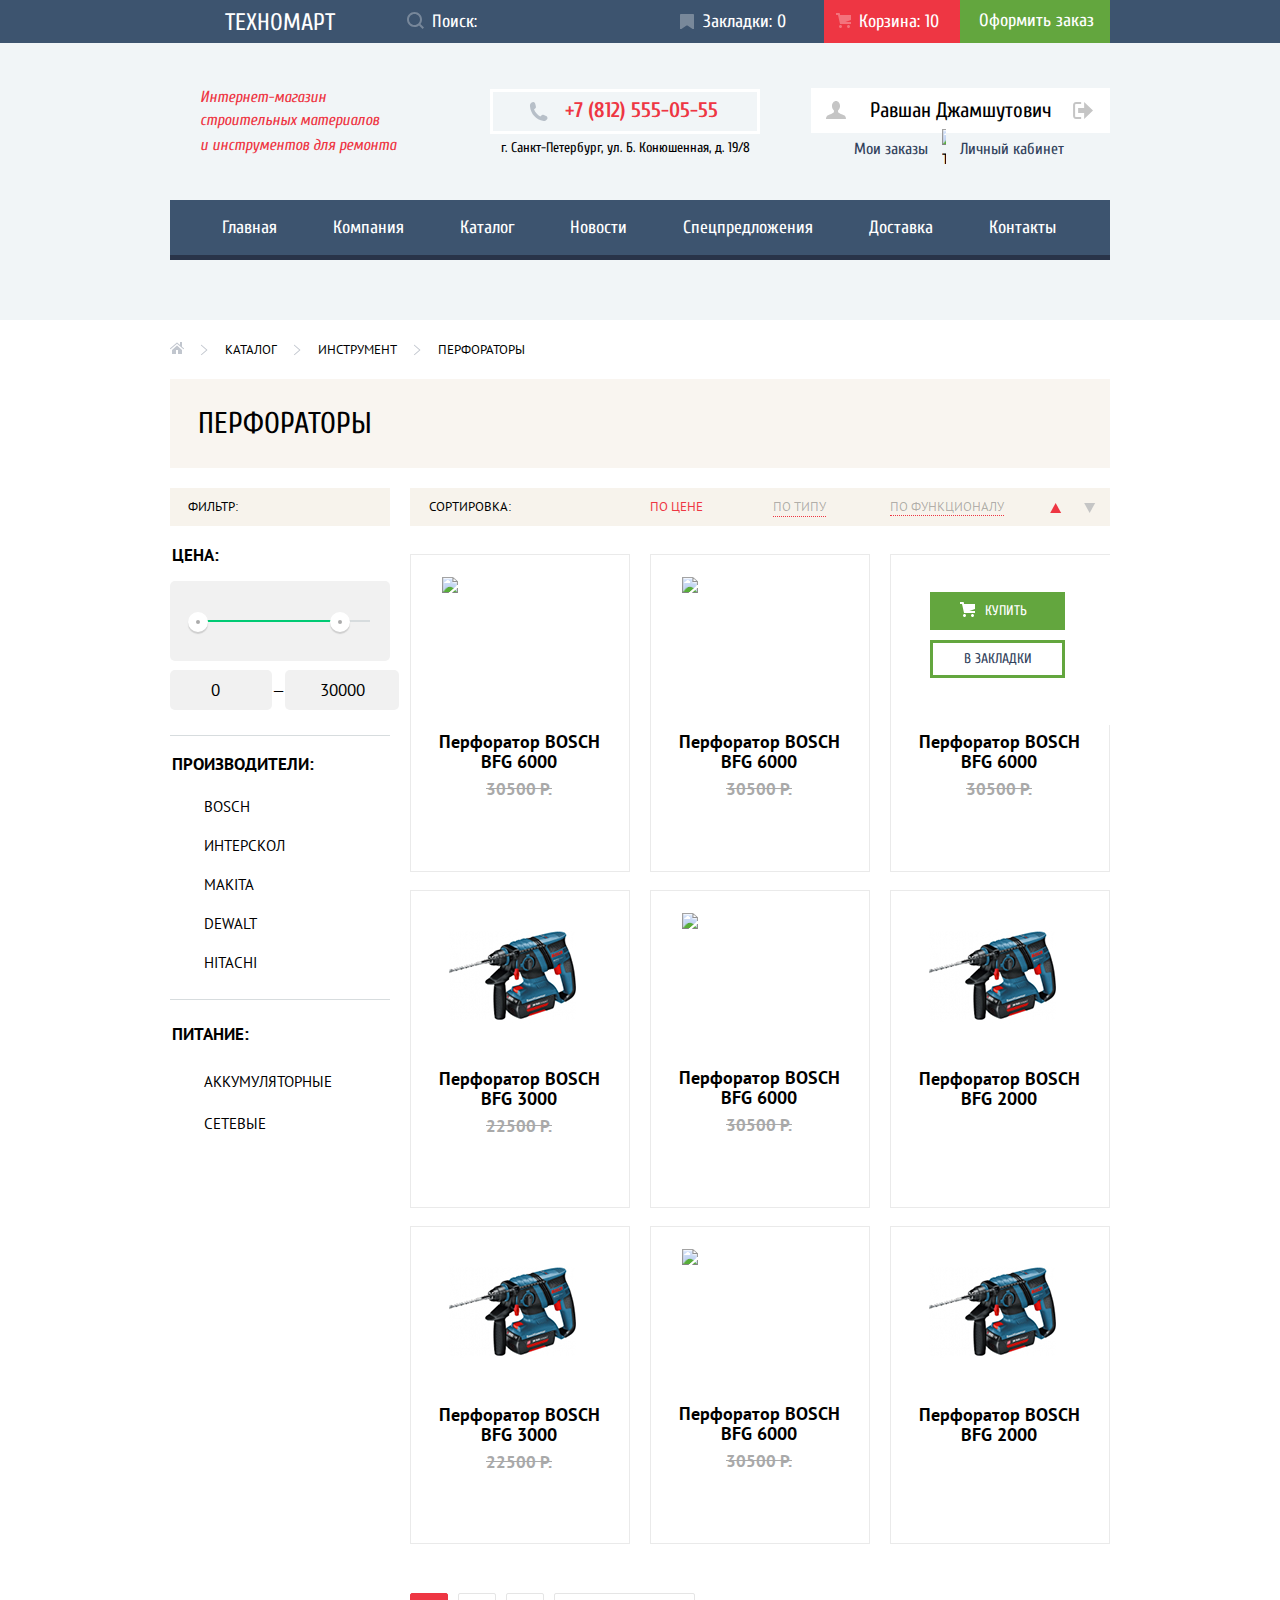
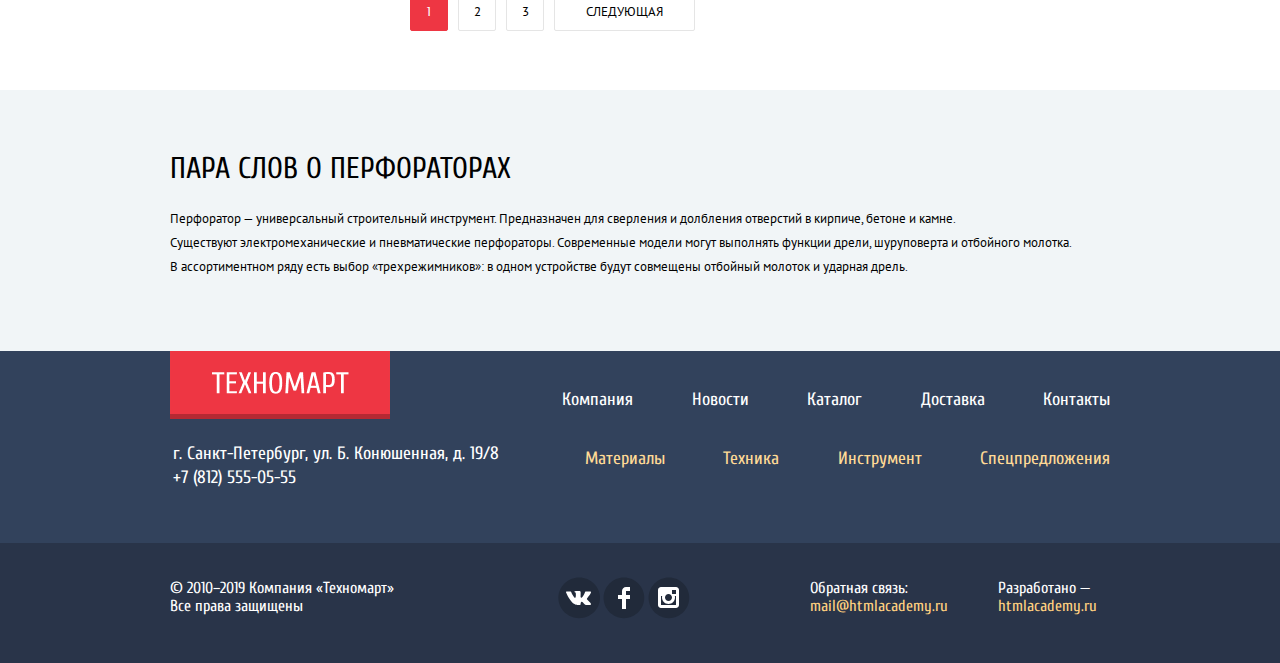
==== commit c45b988e: "сделал модальное окно корзины" ====
--- a/catalog.html
+++ b/catalog.html
@@ -16,7 +16,15 @@
            <a href="#">Техномарт</a>
          </div>
       <ul class="header-menu-nav">
-         <li><a class="header-menu-search" href="#"> Поиск:</a></li>       
+        <li><form class="header-menu-search" method="POST" action="https://echo.htmlacademy.ru"> 
+          <input type="search"  placeholder="Поиск:">
+          <div class="search-svg">
+            <svg width="17" height="17" viewBox="0 0 17 17" fill="none" xmlns="http://www.w3.org/2000/svg">
+              <path id="search-svg" fill-rule="evenodd" clip-rule="evenodd" d="M13.458 12.044L17 15.586L15.586 17L12.044 13.458C10.782 14.421 9.21 15 7.5 15C3.35786 15 0 11.6421 0 7.5C0 3.35786 3.35786 0 7.5 0C11.6421 0 15 3.35786 15 7.5C15.0001 9.14309 14.4581 10.7403 13.458 12.044ZM7.5 2C4.467 2 2 4.467 2 7.5C2.00331 10.5362 4.4638 12.9967 7.5 13C10.532 13 13 10.532 13 7.5C13 4.467 10.532 2 7.5 2Z" fill="rgba(255,255,255, 0.3)"/>
+              </svg>
+          </div>
+        </form>
+        </li>        
          <li><a class="header-menu-bookmark" href="#"> Закладки: 0</a></li>
          <li><a class="header-menu-cart catalog-header-menu-cart" href="#">Корзина: 10</a></li>     
       </ul>
@@ -30,29 +38,31 @@
         <h2 class="hidden-header">Интернет-магазин</h2>
         <div class="catalog-info-item-wrapper">
 
-        <p class="header-info-item">Интернет-магазин<br>строительных материалов<br>и инструментов для ремонта</p>
+        <p class="header-info-item">Интернет-магазин<br>строительных материалов<br><span>и инструментов для ремонта</span></p>
         
         </div>
 
-        <article class="header-adress catalog-header-adress">
+        <div class="catalog-header-adress">
+        <article class="header-adress">
           <h2 class="hidden-header">Наш адрес</h2>
-          <p ><a class="header-adress-info" href="tel::+7(812)555-05-55"> <img src="img/icon-phone.svg" width="19" height="19" alt=""> +7 (812) 555-05-55</a>
-          <span class="adress-info-street">г. Санкт-Петербург, ул. Б. Конюшенная, д. 19/8</span></p>
+          <a class="header-adress-info" href="tel::+7(812)555-05-55"> +7 (812) 555-05-55</a>
+          <span class="adress-info-street">г. Санкт-Петербург, ул. Б. Конюшенная, д. 19/8</span>
+          <div class="adres-info-phone-svg"> <img src="img/icon-phone.svg" width="19" height="19" alt=""></div>
          </article>
-      
+        </div>
 
 
       <div class="header-catalog-login">
+        <a class="header-login-name" href="#">          
+          Равшан Джамшутович 
         
-        <a class="header-login-name" href="#"> <svg aria-hidden="true" focusable="false" width="20" height="18" viewBox="0 0 20 18" fill="none" xmlns="http://www.w3.org/2000/svg">
+        <div class="catalog-login-avatar-svg"><svg aria-hidden="true" focusable="false" width="20" height="18" viewBox="0 0 20 18" fill="none" xmlns="http://www.w3.org/2000/svg">
           <path id="icon-user" d="M17.881 14.166C15.737 13.431 13.625 12.5 12.674 11.776C12.017 11.275 11.904 10.158 12.157 9.361C13.275 8.458 14.021 6.884 14.021 5.083C14.021 2.276 12.221 0 10 0C7.77902 0 5.97901 2.276 5.97901 5.083C5.97901 6.884 6.72501 8.457 7.84201 9.36C8.09501 10.158 7.98302 11.275 7.32502 11.776C6.37502 12.5 4.26201 13.43 2.11801 14.166C-0.0259852 14.902 1.48343e-05 18 1.48343e-05 18H20C20 18 20.025 14.901 17.881 14.166Z" fill="#C5C5C5"/>
-          </svg>           
-          Равшан Джамшутович 
-          <svg aria-hidden="true" focusable="false" width="20" height="17" viewBox="0 0 20 17" fill="none" xmlns="http://www.w3.org/2000/svg">
-            <path id="icon-login" d="M20 8.5L11.125 0V6H5.125V11H11.125V17L20 8.5Z" fill="#C5C5C5"/>
-            <path id="icon-login2" d="M2.10591 13.952V3.048C2.12391 2.672 2.27691 1.991 3.11591 1.991H8.14291V0H3.11591C0.937914 0 0.111914 1.81 0.0869141 3.027V13.973C0.111914 15.189 0.937914 17 3.11591 17H8.14291V15.01H3.11591C2.27691 15.01 2.12391 14.327 2.10591 13.952Z" fill="#C5C5C5"/>
-            </svg>
-            
+          </svg> </div>
+        <div class="catalog-login-svg"><svg aria-hidden="true" focusable="false" width="20" height="17" viewBox="0 0 20 17" fill="none" xmlns="http://www.w3.org/2000/svg">
+          <path id="icon-login" d="M20 8.5L11.125 0V6H5.125V11H11.125V17L20 8.5Z" fill="#C5C5C5"/>
+          <path id="icon-login2" d="M2.10591 13.952V3.048C2.12391 2.672 2.27691 1.991 3.11591 1.991H8.14291V0H3.11591C0.937914 0 0.111914 1.81 0.0869141 3.027V13.973C0.111914 15.189 0.937914 17 3.11591 17H8.14291V15.01H3.11591C2.27691 15.01 2.12391 14.327 2.10591 13.952Z" fill="#C5C5C5"/>
+          </svg></div>
         </a>
 
       <div class="catalog-custom-nav">
@@ -107,7 +117,7 @@
           <h3>Сортировка:</h3>
           <ul class="catalog-sorting-menu">
             <li><a class="catalog-sorting-checked" href="#">По цене</a></li>
-            <li><a href="#">По типу</a></li>            
+            <li><a class="catalog-sorting-type" href="#">По типу</a></li>            
             <li><a href="#">По функционалу</a></li>
           </ul>
         <div class="sorting-controls">
@@ -138,11 +148,11 @@
             </div>
             <div class="price-controls">
               <label class="min-price">
-                <input type="number" name="min-price" value="0">
+                <input type="number" name="min-price" placeholder="0">
               </label>
               <span>—</span>
               <label class="max-price">
-                <input type="number" name="max-price" value="30000">
+                <input type="number" name="max-price" placeholder="30000">
               </label>
             </div>
           </div>
@@ -200,6 +210,7 @@
               <span class="goods-item-oldprice">30500 Р.</span>
           </a>
           <button class="prise-button" type="button" aria-label="Добавить Перфоратор BOSCH BFG 6000 в корзину"><span>25500 Р.</span></button>
+          <div class="popular-goods-item-buttons"><span class="good-item-bookmark"><button class="button-buy" type="button">Купить</button> <button class="button-bookmark" type="button">В Закладки</button></span></div>
           </li>
           <li>
           <a href="#" class="popular-goods-item bfg-6000">
@@ -211,6 +222,7 @@
               <span class="goods-item-oldprice">30500 Р.</span> 
           </a>
           <button class="prise-button" type="button" aria-label="Добавить Перфоратор BOSCH BFG 6000 в корзину"><span>25500 Р.</span></button>
+          <div class="popular-goods-item-buttons"><span class="good-item-bookmark"><button class="button-buy" type="button">Купить</button> <button class="button-bookmark" type="button">В Закладки</button></span></div>
         </li>
         <li>
           <a href="#" class="popular-goods-item bfg-6000 new">
@@ -218,10 +230,11 @@
                 <span class="goods-item-title">Перфоратор BOSCH BFG 6000
                 </span>
                 </h3>
-               <span class="good-item-bookmark"><button class="button-buy" type="button">Купить</button> <button class="button-bookmark" type="button">В Закладки</button></span>
-               <span class="goods-item-oldprice">30500 Р.</span> 
-          </a>
-          <button class="prise-button" type="button" aria-label="Добавить Перфоратор BOSCH BFG 6000 в корзину"><span>25550 Р.</span></button>
+              <img src="img/bfg_6000.png" alt="Перфоратор BOSCH BFG 6000" width="144" height="128">
+              <span class="goods-item-oldprice">30500 Р.</span> 
+          </a>
+          <button class="prise-button" type="button" aria-label="Добавить Перфоратор BOSCH BFG 6000 в корзину"><span>25500 Р.</span></button>
+          <div class="popular-goods-item-buttons" style="visibility: visible;"><span class="good-item-bookmark"><button class="button-buy" type="button">Купить</button> <button class="button-bookmark" type="button">В Закладки</button></span></div>
         </li>
         <li>  
           <a href="#" class="popular-goods-item bfg-2000-3000 new">
@@ -233,6 +246,7 @@
               <span class="goods-item-oldprice">22500 Р.</span> 
           </a>
           <button class="prise-button" type="button" aria-label="Добавить Перфоратор BOSCH BFG 3000 в корзину"><span>15500 Р.</span></button>
+          <div class="popular-goods-item-buttons"><span class="good-item-bookmark"><button class="button-buy" type="button">Купить</button> <button class="button-bookmark" type="button">В Закладки</button></span></div>
         </li>  
         <li>
           <a href="#" class="popular-goods-item bfg-6000">
@@ -244,6 +258,7 @@
               <span class="goods-item-oldprice">30500 Р.</span> 
           </a>
           <button class="prise-button" type="button" aria-label="Добавить Перфоратор BOSCH BFG 6000 в корзину"><span>25500 Р.</span></button>
+          <div class="popular-goods-item-buttons"><span class="good-item-bookmark"><button class="button-buy" type="button">Купить</button> <button class="button-bookmark" type="button">В Закладки</button></span></div>
         </li>
         <li>  
           <a href="#" class="popular-goods-item bfg-2000-3000 new">
@@ -254,6 +269,7 @@
               <img src="img/bfg_2000_3000.jpg" alt="Перфоратор BOSCH BFG 2000" width="127" height="112">
              </a>
           <button class="prise-button" type="button" aria-label="Добавить Перфоратор BOSCH BFG 2000 в корзину"><span>12500 Р.</span></button>
+          <div class="popular-goods-item-buttons"><span class="good-item-bookmark"><button class="button-buy" type="button">Купить</button> <button class="button-bookmark" type="button">В Закладки</button></span></div>
         </li>
         <li>  
           <a href="#" class="popular-goods-item bfg-2000-3000 new">
@@ -265,6 +281,7 @@
               <span class="goods-item-oldprice">22500 Р.</span> 
           </a>
           <button class="prise-button" type="button" aria-label="Добавить Перфоратор BOSCH BFG 3000 в корзину"><span>15500 Р.</span></button>
+          <div class="popular-goods-item-buttons"><span class="good-item-bookmark"><button class="button-buy" type="button">Купить</button> <button class="button-bookmark" type="button">В Закладки</button></span></div>
         </li>
         <li>  
           <a href="#" class="popular-goods-item bfg-6000">
@@ -276,6 +293,7 @@
               <span class="goods-item-oldprice">30500 Р.</span> 
           </a>
           <button class="prise-button" type="button" aria-label="Добавить Перфоратор BOSCH BFG 6000 в корзину"><span>25500 Р.</span></button>
+          <div class="popular-goods-item-buttons"><span class="good-item-bookmark"><button class="button-buy" type="button">Купить</button> <button class="button-bookmark" type="button">В Закладки</button></span></div>
         </li>
         <li> 
           <a href="#" class="popular-goods-item bfg-2000-3000 new">
@@ -286,6 +304,7 @@
               <img src="img/bfg_2000_3000.jpg" alt="Перфоратор BOSCH BFG 2000" width="127" height="112">
               </a>
               <button class="prise-button" type="button" aria-label="Добавить Перфоратор BOSCH BFG 2000 в корзину"><span>12500 Р.</span></button>
+              <div class="popular-goods-item-buttons"><span class="good-item-bookmark"><button class="button-buy" type="button">Купить</button> <button class="button-bookmark" type="button">В Закладки</button></span></div>
         </li>
       </ul>
     </div>
@@ -308,102 +327,78 @@
       </section>
       </div>
   </main>
-  
+
   <footer class="page-footer">
     <div class="footer-nav-wrapper">
-    <div class="footer-section-nav">
-    <a href="#"><img src="img/logo_footer.png" width="220" height="68" alt="Техномарт"></a>
-    
-    <section class="footer-nav">
-      <h2 class="hidden-header">Навигация</h2>
-      <ul class="footer-nav-menu">
-        <li><a href="#">Компания</a></li>
-        <li><a href="#">Новости</a></li>
-        <li><a href="catalog.html">Каталог</a></li>
-        <li><a href="#">Доставка</a></li>
-        <li><a href="#">Контакты</a></li>
-      </ul>
-    </section>
-    
-    <section class="footer-adress">
-      <h2 class="hidden-header">Наш адрес</h2>
-      <p class="footer-adress-info">г. Санкт-Петербург, ул. Б. Конюшенная, д. 19/8 <br>
-        <a href="tel:+78125550555">+7 (812) 555-05-55</a></p>
-    </section>
-
-    <section class="footer-assortment">
-      <h2 class="hidden-header">Ассортимент товара</h2>
-      <ul class="footer-assortment-menu">
-        <li><a href="#">Материалы</a></li>
-        <li><a href="#">Техника</a></li>
-        <li><a href="#">Инструмент</a></li>
-        <li><a href="#">Спецпредложения</a></li>
-      </ul>
-    </section>
-    </div>
-    </div>
+      <div class="footer-section-nav">
+      <a href="#"><img src="img/logo_footer.png" width="220" height="68" alt="Техномарт"></a>
+      
+      <section class="footer-nav">
+        <h2 class="hidden-header">Навигация</h2>
+        <ul class="footer-nav-menu">
+          <li><a href="#">Компания</a></li>
+          <li><a href="#">Новости</a></li>
+          <li><a href="catalog.html">Каталог</a></li>
+          <li><a href="#">Доставка</a></li>
+          <li><a href="#">Контакты</a></li>
+        </ul>
+      </section>
+      
+      <section class="footer-adress">
+        <h2 class="hidden-header">Наш адрес</h2>
+        <p class="footer-adress-info"><span>г. Санкт-Петербург, ул. Б. Конюшенная, д. 19/8</span> <br>
+          <a href="tel:+78125550555">+7 (812) 555-05-55</a></p>
+      </section>
+  
+      <section class="footer-assortment">
+        <h2 class="hidden-header">Ассортимент товара</h2>
+        <ul class="footer-assortment-menu">
+          <li><a href="#">Материалы</a></li>
+          <li><a href="#">Техника</a></li>
+          <li><a href="#">Инструмент</a></li>
+          <li><a href="#">Спецпредложения</a></li>
+        </ul>
+      </section>
+      </div>
+      </div>
     
     <div class="footer-social-wrapper">
-    <section class="footer-social">
-      <p class="footer-copy">&copy;2010–2019 Компания «Техномарт» <br> Все права защищены</p>
-        <h2 class="hidden-header">Соц. сети</h2>
-        <ul class="footer-social-menu">
-          <li><a class="social-vk" href="https://vk.com/">
-            <span class="hidden-header">Вконтакте</span>
-            <svg aria-hidden="true" focusable="false" width="44" height="44" viewBox="0 0 44 44" fill="none" xmlns="http://www.w3.org/2000/svg">
-            <path id="vk" fill-rule="evenodd" clip-rule="evenodd" d="M22.1627 1.4839C33.6533 1.4839 42.9683 10.5873 42.9683 21.8169C42.9683 33.0461 33.6533 42.1494 22.1627 42.1494C10.6721 42.1494 1.35714 33.0461 1.35714 21.8169C1.35714 10.5873 10.6721 1.4839 22.1627 1.4839Z" fill="#212A3A"/>
-            <path d="M24.5403 25.7281C25.4609 25.4384 26.6396 27.6406 27.8943 28.4834C28.8361 29.1219 29.5573 28.9841 29.5573 28.9841L32.9017 28.9372C32.9017 28.9372 34.6495 28.8322 33.8233 27.4803C33.7549 27.3678 33.3389 26.4781 31.334 24.6472C29.2376 22.7319 29.5217 23.0422 32.0456 19.7309C33.5835 17.7125 34.1988 16.4797 34.0062 15.9547C33.8213 15.4494 32.6918 15.5806 32.6918 15.5806L28.9237 15.6059C28.5568 15.6069 28.2458 15.7175 28.1042 16.0887C28.1013 16.0925 27.5062 17.6506 26.7127 18.9753C25.0362 21.7775 24.367 21.9266 24.0896 21.7512C23.4531 21.3453 23.6139 20.1228 23.6139 19.2537C23.6139 16.5378 24.0299 15.4053 22.7993 15.1128C22.3881 15.0153 22.0876 14.9516 21.039 14.9422C19.6985 14.9225 18.5603 14.9422 17.9151 15.2506C17.4866 15.4597 17.1582 15.9181 17.3576 15.9444C17.6079 15.9772 18.1693 16.0944 18.4698 16.4937C18.8559 17.0112 18.8444 18.1709 18.8444 18.1709C18.8444 18.1709 19.0649 21.3687 18.3244 21.7653C17.8159 22.0372 17.1207 21.4822 15.6252 18.9378C14.8616 17.6366 14.2847 16.1984 14.2847 16.1984C14.2847 16.1984 14.173 15.9312 13.9708 15.785C13.7301 15.6116 13.393 15.5562 13.393 15.5562L9.81659 15.5787C9.81659 15.5787 9.27926 15.5937 9.08185 15.8244C8.90659 16.0287 9.06741 16.4506 9.06741 16.4506C9.06741 16.4506 11.8687 22.9016 15.0407 26.1509C17.9488 29.1341 21.2537 28.9362 21.2537 28.9362H22.7511C22.7511 28.9362 23.2027 28.8856 23.4339 28.6437C23.6496 28.4187 23.6399 27.9959 23.6399 27.9959C23.6399 27.9959 23.6101 26.0187 24.5403 25.7281Z" fill="white"/>
-            </svg>
-          </a></li>
-          <li><a class="social-insta" href="http://instagram.com">
-            <span class="hidden-header">Инстаграм</span>
-            <svg aria-hidden="true" focusable="false" width="44" height="44" viewBox="0 0 44 44" fill="none" xmlns="http://www.w3.org/2000/svg">
-            <path id="insta" fill-rule="evenodd" clip-rule="evenodd" d="M21.8938 1.4839C33.1232 1.4839 42.2265 10.5873 42.2265 21.8169C42.2265 33.0461 33.1232 42.1494 21.8938 42.1494C10.6643 42.1494 1.56108 33.0461 1.56108 21.8169C1.56108 10.5873 10.6643 1.4839 21.8938 1.4839Z" fill="#212A3A"/>
-            <path d="M28 15V11H24C21.7909 11 20 12.7909 20 15V19H16V23H20V33H24V23H28V19H24V15H28Z" fill="white"/>
-            </svg>
-          </a></li>
-          <li><a class="social-fb" href="https://www.facebook.com/">
-            <span class="hidden-header">Фейсбук</span>
-            <svg aria-hidden="true" focusable="false" width="44" height="44" viewBox="0 0 44 44" fill="none" xmlns="http://www.w3.org/2000/svg">
-            <path id="fb" fill-rule="evenodd" clip-rule="evenodd" d="M21.8938 1.4839C33.1233 1.4839 42.2265 10.5873 42.2265 21.8169C42.2265 33.0461 33.1233 42.1494 21.8938 42.1494C10.6643 42.1494 1.56112 33.0461 1.56112 21.8169C1.56112 10.5873 10.6643 1.4839 21.8938 1.4839Z" fill="#212A3A"/>
-            <path fill-rule="evenodd" clip-rule="evenodd" d="M14 11H29C30.65 11 32 12.35 32 14V29C32 30.65 30.65 32 29 32H14C12.35 32 11 30.65 11 29V14C11 12.35 12.35 11 14 11ZM25 21.5C25 19.57 23.43 18 21.5 18C19.57 18 18 19.57 18 21.5C18 23.43 19.57 25 21.5 25C23.43 25 25 23.43 25 21.5ZM14 29V20H15.181C15.0626 20.4913 15.0019 20.9947 15 21.5C15 25.0899 17.9101 28 21.5 28C25.0899 28 28 25.0899 28 21.5C27.9986 20.9946 27.9379 20.4912 27.819 20H29V29H14ZM25 18H29V14H25V18Z" fill="white"/>
-            </svg>
+      <section class="footer-social">
+        <p class="footer-copy">&copy; 2010–2019 Компания «Техномарт» <br> Все права защищены</p>
+          <h2 class="hidden-header">Соц. сети</h2>
+          <ul class="footer-social-menu">
+  
+            <li><a class="social-vk" href="https://vk.com/">
+              <span class="hidden-header">Вконтакте</span>
+              <svg aria-hidden="true" focusable="false" width="44" height="44" viewBox="0 0 44 44" fill="none" xmlns="http://www.w3.org/2000/svg">
+              <path id="vk" fill-rule="evenodd" clip-rule="evenodd" d="M22.1627 1.4839C33.6533 1.4839 42.9683 10.5873 42.9683 21.8169C42.9683 33.0461 33.6533 42.1494 22.1627 42.1494C10.6721 42.1494 1.35714 33.0461 1.35714 21.8169C1.35714 10.5873 10.6721 1.4839 22.1627 1.4839Z" fill="#212A3A"/>
+              <path d="M24.5403 25.7281C25.4609 25.4384 26.6396 27.6406 27.8943 28.4834C28.8361 29.1219 29.5573 28.9841 29.5573 28.9841L32.9017 28.9372C32.9017 28.9372 34.6495 28.8322 33.8233 27.4803C33.7549 27.3678 33.3389 26.4781 31.334 24.6472C29.2376 22.7319 29.5217 23.0422 32.0456 19.7309C33.5835 17.7125 34.1988 16.4797 34.0062 15.9547C33.8213 15.4494 32.6918 15.5806 32.6918 15.5806L28.9237 15.6059C28.5568 15.6069 28.2458 15.7175 28.1042 16.0887C28.1013 16.0925 27.5062 17.6506 26.7127 18.9753C25.0362 21.7775 24.367 21.9266 24.0896 21.7512C23.4531 21.3453 23.6139 20.1228 23.6139 19.2537C23.6139 16.5378 24.0299 15.4053 22.7993 15.1128C22.3881 15.0153 22.0876 14.9516 21.039 14.9422C19.6985 14.9225 18.5603 14.9422 17.9151 15.2506C17.4866 15.4597 17.1582 15.9181 17.3576 15.9444C17.6079 15.9772 18.1693 16.0944 18.4698 16.4937C18.8559 17.0112 18.8444 18.1709 18.8444 18.1709C18.8444 18.1709 19.0649 21.3687 18.3244 21.7653C17.8159 22.0372 17.1207 21.4822 15.6252 18.9378C14.8616 17.6366 14.2847 16.1984 14.2847 16.1984C14.2847 16.1984 14.173 15.9312 13.9708 15.785C13.7301 15.6116 13.393 15.5562 13.393 15.5562L9.81659 15.5787C9.81659 15.5787 9.27926 15.5937 9.08185 15.8244C8.90659 16.0287 9.06741 16.4506 9.06741 16.4506C9.06741 16.4506 11.8687 22.9016 15.0407 26.1509C17.9488 29.1341 21.2537 28.9362 21.2537 28.9362H22.7511C22.7511 28.9362 23.2027 28.8856 23.4339 28.6437C23.6496 28.4187 23.6399 27.9959 23.6399 27.9959C23.6399 27.9959 23.6101 26.0187 24.5403 25.7281Z" fill="white"/>
+              </svg>
             </a></li>
-        </ul>
-      <p class="footer-mail">Обратная связь:<br><a href="mail@htmlacademy.ru">mail@htmlacademy.ru</a></p>
-      <p class="footer-developed">Разработано —<br><a href="htmlacademy.ru">htmlacademy.ru</a></p>
-      
-    </section>
-    </div>
+  
+            <li><a class="social-insta" href="http://instagram.com">
+              <span class="hidden-header">Инстаграм</span>
+              <svg aria-hidden="true" focusable="false" width="44" height="44" viewBox="0 0 44 44" fill="none" xmlns="http://www.w3.org/2000/svg">
+              <path id="insta" fill-rule="evenodd" clip-rule="evenodd" d="M21.8938 1.4839C33.1232 1.4839 42.2265 10.5873 42.2265 21.8169C42.2265 33.0461 33.1232 42.1494 21.8938 42.1494C10.6643 42.1494 1.56108 33.0461 1.56108 21.8169C1.56108 10.5873 10.6643 1.4839 21.8938 1.4839Z" fill="#212A3A"/>
+              <path d="M28 15V11H24C21.7909 11 20 12.7909 20 15V19H16V23H20V33H24V23H28V19H24V15H28Z" fill="white"/>
+              </svg>
+            </a></li>
+  
+            <li><a class="social-fb" href="https://www.facebook.com/">
+              <span class="hidden-header">Фейсбук</span>
+              <svg aria-hidden="true" focusable="false" width="44" height="44" viewBox="0 0 44 44" fill="none" xmlns="http://www.w3.org/2000/svg">
+              <path id="fb" fill-rule="evenodd" clip-rule="evenodd" d="M21.8938 1.4839C33.1233 1.4839 42.2265 10.5873 42.2265 21.8169C42.2265 33.0461 33.1233 42.1494 21.8938 42.1494C10.6643 42.1494 1.56112 33.0461 1.56112 21.8169C1.56112 10.5873 10.6643 1.4839 21.8938 1.4839Z" fill="#212A3A"/>
+              <path fill-rule="evenodd" clip-rule="evenodd" d="M14 11H29C30.65 11 32 12.35 32 14V29C32 30.65 30.65 32 29 32H14C12.35 32 11 30.65 11 29V14C11 12.35 12.35 11 14 11ZM25 21.5C25 19.57 23.43 18 21.5 18C19.57 18 18 19.57 18 21.5C18 23.43 19.57 25 21.5 25C23.43 25 25 23.43 25 21.5ZM14 29V20H15.181C15.0626 20.4913 15.0019 20.9947 15 21.5C15 25.0899 17.9101 28 21.5 28C25.0899 28 28 25.0899 28 21.5C27.9986 20.9946 27.9379 20.4912 27.819 20H29V29H14ZM25 18H29V14H25V18Z" fill="white"/>
+              </svg>
+            </a>
+          </li>
+          </ul>
+        <p class="footer-mail">Обратная связь:<br><a href="mail@htmlacademy.ru">mail@htmlacademy.ru</a></p>
+        <p class="footer-developed">Разработано —<br><a href="htmlacademy.ru">htmlacademy.ru</a></p>
+        
+      </section>
+      </div>
   </footer>
-
-  <section class="modal modal-login">
-    <h2 class="hidden-header">Личный кабинет</h2>
-    <form class="modal-login-form" method="post" action="https://echo.htmlacademy.ru">
-    <div class="modal-login-inner">
-        <div class="modal-login-list">
-        <div class="login-name">
-        <label for="login-name">Ваше имя:</label>
-        <input type="text" name="login-name" id="login-name" placeholder="Имя Фамилия">
-        </div>
-        <div class="login-email">
-        <label for="login-email">Ваш e-mail:</label>
-        <input type="email" name="login-email" id="login-email" placeholder="email@example.com">
-        </div>
-        <div class="login-letter">
-        <label for="login-letter">Текст письма:</label>
-        <textarea id="login-letter" name="login-letter">
-        В свободной форме
-        </textarea>
-        </div>
-      </div>
-    </div>
-    <div class="login-button-inner">
-      <button class="login-button" type="submit">Отправить</button>
-    </div>
-  </form>
-    <button class="modal-close" type="button" aria-label="Закрыть"></button>
-  </section>
 
   <section class="modal modal-cart">
     <h2 class="hidden-header">Корзина</h2>
--- a/css/style.css
+++ b/css/style.css
@@ -211,22 +211,68 @@
     box-sizing: border-box;
 }
 
-.header-menu-search {   
+.header-menu-search {
+    position: relative;
+}
+
+.header-menu-search input { 
+    font-family: 'Cuprum', sans-serif;
+    font-size: 18px;
+    line-height: 24px;  
     width: 270px;
+    height: 43px;
+    border: none;
+    background-color: transparent;
     padding-left: 42px;
 }
 
-.header-menu-search::before {
-    content: "";
-    position: absolute;
-    top: 13px;
-    left: 18px;
+.header-menu-search input::-webkit-input-placeholder {
+    font-family: 'Cuprum', sans-serif;
+    font-size: 18px;
+    line-height: 24px;  
+    color: var(--white);
+}
+
+.header-menu-search input::-moz-placeholder {
+    font-family: 'Cuprum', sans-serif;
+    font-size: 18px;
+    line-height: 24px;  
+    color: var(--white);
+}
+
+.header-menu-search input:-moz-placeholder  {
+    font-family: 'Cuprum', sans-serif;
+    font-size: 18px;
+    line-height: 24px;  
+    color: var(--white);
+}
+
+.header-menu-search input:-ms-input-placeholder {
+    font-family: 'Cuprum', sans-serif;
+    font-size: 18px;
+    line-height: 24px;  
+    color: var(--white);
+}
+
+.header-menu-search input:focus {
+    color:#000000;
+    background-color: white;
+}
+
+.search-svg {
+    position: absolute;
+    top: 12px;
+    left: 17px;
     width: 17px;
     height: 17px;
-    background-image: url(../img/icon-search.svg);
-    background-repeat: no-repeat;
-    background-position: 0 0;
-    opacity: 0.3;
+}
+
+.header-menu-search:hover  #search-svg {
+    fill: var(--white);
+}
+
+.header-menu-search input:focus + .search-svg #search-svg {
+    fill: var(--basic-red);
 }
 
 .header-menu-bookmark {
@@ -269,13 +315,11 @@
     opacity: 0.3;
 }
 
-.header-menu-search:hover::before,
 .header-menu-bookmark:hover::before,
 .header-menu-cart:hover::before {
     opacity: 1;
 }
 
-.header-menu-search:active::before,
 .header-menu-bookmark:active::before,
 .header-menu-cart:active:before {
     opacity: 0.3;
@@ -330,7 +374,7 @@
 .header-info p {
     margin: 0;
     padding:0;
-    margin-top: -5px;
+    margin-top: -4px;
     padding-left: 20px;
 }
 
@@ -341,24 +385,23 @@
     color: var(--basic-red);
 }
 
+.header-info-item span {
+    display: inline-block;
+    margin-top: 2px;
+}
+
 .header-adress {
-    font-size: 14px; 
-    display: flex;
+    position: relative;
+    display: flex;
+    flex-direction: column;
     justify-content: center;
     align-items: center;
-    margin-top: -3px;
+    font-size: 14px; 
     margin-left: 23px;
 }
 
-.header-adress p {
-    padding: 0;
-    margin: 0;
-}
 
 .header-adress-info {
-    display: flex;
-    justify-content: center;
-    align-items: center;
     font-size: 21px;
     line-height: 30px;
     font-weight: bold;
@@ -367,26 +410,50 @@
     box-sizing: border-box;
     width: 270px;
     height: 45px;
-    margin: 0;
-    padding: 0;
+    padding-left: 72px;
+    padding-top: 3px;
+}
+
+.adres-info-phone-svg {
+    position: absolute;
+    top: 13px;
+    left: 39px;
 }
 
 .adress-info-street {
     display: inline-block;
-    margin-left: 13px;
-    margin-top: 3px;
-}
-
-.header-adress-info img {
-    margin-right: 16px;
+    margin-top: 2px;
 }
 
 .header-login {
     display: flex;
-    
 }
 
 .button-login {
+    position: relative;
+    display: flex;
+    align-items: center;
+    font-family: 'Cuprum', sans-serif;
+    font-size: 21px;
+    line-height: 21px;
+    color: black;
+    border:none;
+    background-color: var(--white);
+    margin-right: 10px;
+    padding-right: 27px;
+    padding-left: 45px;
+    width: 121px;
+    height: 45px;
+    box-sizing: border-box;
+}
+ 
+.button-login-svg {
+    position: absolute;
+    top: 14px;
+    left: 19px;
+}
+
+.button-registration {
     display: flex;
     align-items: center;
     font-family: 'Cuprum', sans-serif;
@@ -398,18 +465,9 @@
     margin-right: 10px;
     padding-right: 24px;
     padding-left: 24px;
+    width: 150px;
     height: 45px;
-}
-
-.button-login span {
-    display: inline-block;
-    margin-left: 6px;
-    margin-right: 6px;
-    margin-top: -2px;
-}
-
-.button-login svg {
-    margin-left: -5px;
+    box-sizing: border-box;
 }
 
 .main-nav {
@@ -433,8 +491,8 @@
     justify-content: space-around;
     align-items: center;
     padding-left: 23px;
-    padding-right: 23px;
-    padding-top: -3px;
+    padding-right: 28px;
+    padding-top: -4px;
 }
 
 .site-nav a {
@@ -730,6 +788,24 @@
     box-sizing: border-box;
 }
 
+.catalog-goods-menu li:hover .popular-goods-item-buttons,
+.popular-goods-menu li:hover .popular-goods-item-buttons {
+    visibility: visible;
+}
+
+.popular-goods-item-buttons {
+    position: absolute;
+    top: 1px;
+    left: 2px;
+    display: flex;
+    justify-content: center;
+    align-items: center;
+    background-color: var(--white);
+    height: 170px;
+    width: 99%;
+    visibility: hidden;
+}
+
 .popular-goods-header button {
     margin-right: 2px;
     margin-top: -1px;
@@ -756,16 +832,17 @@
 .popular-goods-item h3 {
     font-family: 'PT Sans', sans-serif;
     font-size: 18px;
-    font-weight: 20px;
+    line-height: 20px;
     font-weight: bold;
     color: #000000;
     text-align: center;
     vertical-align: center;
     margin: 0;
     padding: 0;
-    margin-left: 25px;
+    margin-left: 26px;
     margin-right: 28px;
-    margin-top: -8px;
+    margin-top: -7px;
+    margin-bottom: 6px;
 }
 
 .bfg-9000 img {
@@ -807,14 +884,12 @@
 }
 
 .goods-item-oldprice {
+    display: block;
     font-family: 'PT Sans', sans-serif;
     font-size: 17px;
     line-height: 18px;
     font-weight: bold;
     color: #a9a9a9;
-    display: flex;
-    align-items: center;
-    text-align: center;
     text-decoration-line: line-through;
     text-transform: uppercase;
 }
@@ -858,6 +933,7 @@
     background-image: url(../img/new.png);
     background-repeat: no-repeat;
     background-position: 0 0;
+    z-index: 1;
 }
 
 
@@ -869,7 +945,7 @@
     width: 940px;
     margin: 0 auto;
     padding: 0 10px;
-    margin-bottom: 55px;
+    margin-bottom: 70px;
 }
 
 .main-services-bar {
@@ -1103,9 +1179,8 @@
     font-size: 13px;
 }
 
-.main-info span {
-    display: inline-block;
-    margin-top: -1px;
+.paragraf-info-wrapper {
+    margin-top: 25px;
 }
 
 .main-info-menu {
@@ -1165,17 +1240,23 @@
     display: grid;
     grid-template-columns: 390px 550px;
     grid-template-rows: 61px auto ;
-    padding-bottom: 40px;
+    padding-bottom: 35px;
 }
 
 .footer-nav-menu {
-    margin:0;
-    padding:0;
+    margin: 0;
+    padding: 0;
+    font-family: "Cuprum", sans-serif;
+    font-size: 18px;
+    line-height: 24px;
+    font-weight: 400;
+    color: #F3F7F9;
     display: flex;
     flex-wrap: wrap;
     justify-content: space-between;
     align-items: flex-start;
-    padding-top: 38px;
+    padding-top: 37px;
+    padding-left: 2px;
     list-style: none;
 }
 
@@ -1218,7 +1299,7 @@
     display: grid;
     grid-template-columns: max-content 1fr min-content min-content;
     gap: 50px;
-    padding-top: 14px;
+    padding-top: 20px;
     padding-right: 13px;
     box-sizing: border-box;
 }
@@ -1227,7 +1308,10 @@
     display: grid;
     grid-template-columns: repeat(3, 44px);
     justify-self: center;
+    gap: 1px;
     list-style: none;
+    margin-left: 3px;
+    margin-top: 13px;
 }
 
 .footer-social a {
@@ -1292,7 +1376,7 @@
 
 .catalog-header-adress {
     margin-top: 4px;
-    margin-left: 40px;
+    margin-left: 20px;
 }
 
 .header-login-name:active {
@@ -1329,21 +1413,33 @@
 }
 
 .header-catalog-login {
+    position: relative;
     width: 299px;
     height: 70px;
     margin-right: 10px;
     margin-top: 3px;
 }
 
+.catalog-login-avatar-svg {
+    position: absolute;
+    top: 13px;
+    left: 15px;
+}
+
+.catalog-login-svg {
+    position: absolute;
+    top: 14px;
+    right: 17px;
+}
+
 .header-login-name {
     display: flex;
-    justify-content: space-between;
+    justify-content: center;
     align-items: center;
-    padding-left: 15px;
-    padding-right: 20px;
     width: 299px;
     height: 45px;
     background-color: var(--white);
+    font-family: "Cuprum", sans-serif;
     font-size: 21px;
     line-height: 21px;
     color: #000000;
@@ -1357,7 +1453,7 @@
     justify-content: space-between;
     align-items: center;
     margin-top: 7px;
-    margin-left: 42px;
+    margin-left: 43px;
 }
 
 
@@ -1406,7 +1502,7 @@
     line-height: 30px;
     font-weight: 400;
     text-transform: uppercase;
-    margin-top: 10px;
+    margin-top: 5px;
     margin-bottom: 10px;
 }
 
@@ -1416,21 +1512,36 @@
 }
 
 .good-item-bookmark {
-    margin-left: -20px;
-    margin-top: -1px;
+    margin-left: -21px;
+    margin-top: 10px;
     margin-bottom: 20px;
 }
 
 .button-buy {
+    position: relative;
     font-family: 'Cuprum', sans-serif;
     font-size: 14px;
     line-height: 18px;
     text-transform: uppercase;
+    font-weight: 400;
     background-color: var(--basic-green);
     border: none;
     width: 135px;
     height: 38px;
+    padding-left: 23px;
     margin-bottom: 10px;
+}
+
+.button-buy::before {
+    content: "";
+    position: absolute;
+    top: 10px;
+    left: 30px;
+    width: 15px;
+    height: 15px;
+    background-image: url(../img/icon-cart-grey.svg);
+    background-repeat: no-repeat;
+    background-position: 0 0;
 }
 
 .button-buy:hover {
@@ -1464,6 +1575,7 @@
     box-sizing: border-box;
     border-radius: 2px; 
 }
+
 
 /* grid */
 
@@ -1528,6 +1640,12 @@
 .menu-list-items li:nth-last-child(1) {
     padding-left: 31px;
     padding-right: 31px;
+}
+
+.menu-list-items li:hover {
+    border: 1px solid #C5C5C5;
+    box-sizing: border-box;
+    border-radius: 2px;
 }
 
 .menu-list-items li:active {
@@ -1757,7 +1875,7 @@
     left: 18px;
 }
   
-  .range-controls .toggle-max {
+.range-controls .toggle-max {
     left: 160px;
 }
 
@@ -1803,6 +1921,34 @@
     background-color: var(--white);
 }
 
+.price-controls input::-webkit-input-placeholder {
+    font-family: 'PT Sans', sans-serif;
+    font-size: 17px;
+    line-height: 18px;
+    color: #000000;
+}
+
+.price-controls input::-moz-placeholder {
+    font-family: 'PT Sans', sans-serif;
+    font-size: 17px;
+    line-height: 18px;
+    color: #000000;
+}
+
+.price-controls input:-moz-placeholder  {
+    font-family: 'PT Sans', sans-serif;
+    font-size: 17px;
+    line-height: 18px;
+    color: #000000;
+}
+
+.price-controls input:-ms-input-placeholder {
+    font-family: 'PT Sans', sans-serif;
+    font-size: 17px;
+    line-height: 18px;
+    color: #000000;
+}
+
 .catalog-filter-title {
     width: 220px;
     height: 38px;
@@ -1844,6 +1990,11 @@
     text-transform: uppercase;
     color: rgba(0, 0, 0, 0.3);
     border-bottom: 1px dotted #EE3643;
+}
+
+.catalog-sorting-type {
+    display: inline-block;
+    margin-left: 5px;
 }
 
 .catalog-sorting-menu .catalog-sorting-checked  {
@@ -2139,6 +2290,7 @@
 .modal-show {
     display: block;
     animation: bounce 0.6s;
+    z-index: 2;
 }
 
 .modal-error {
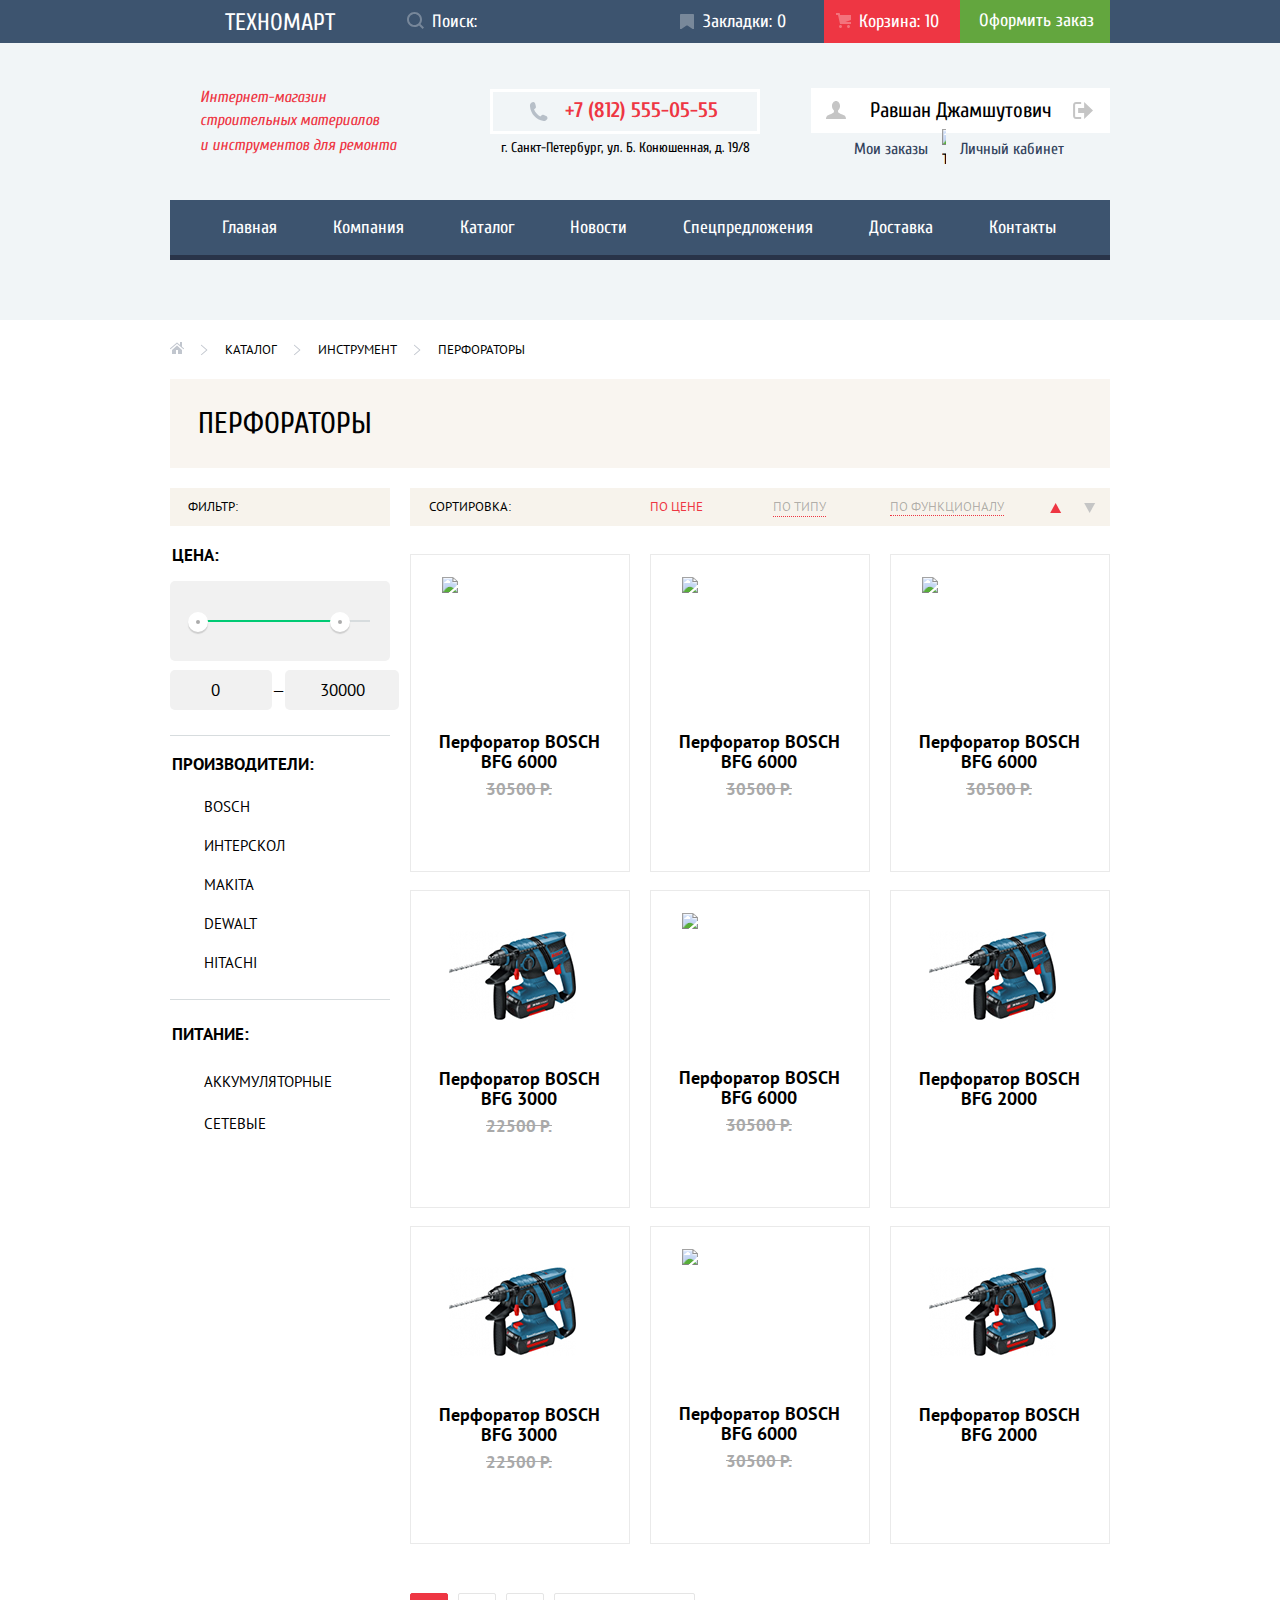
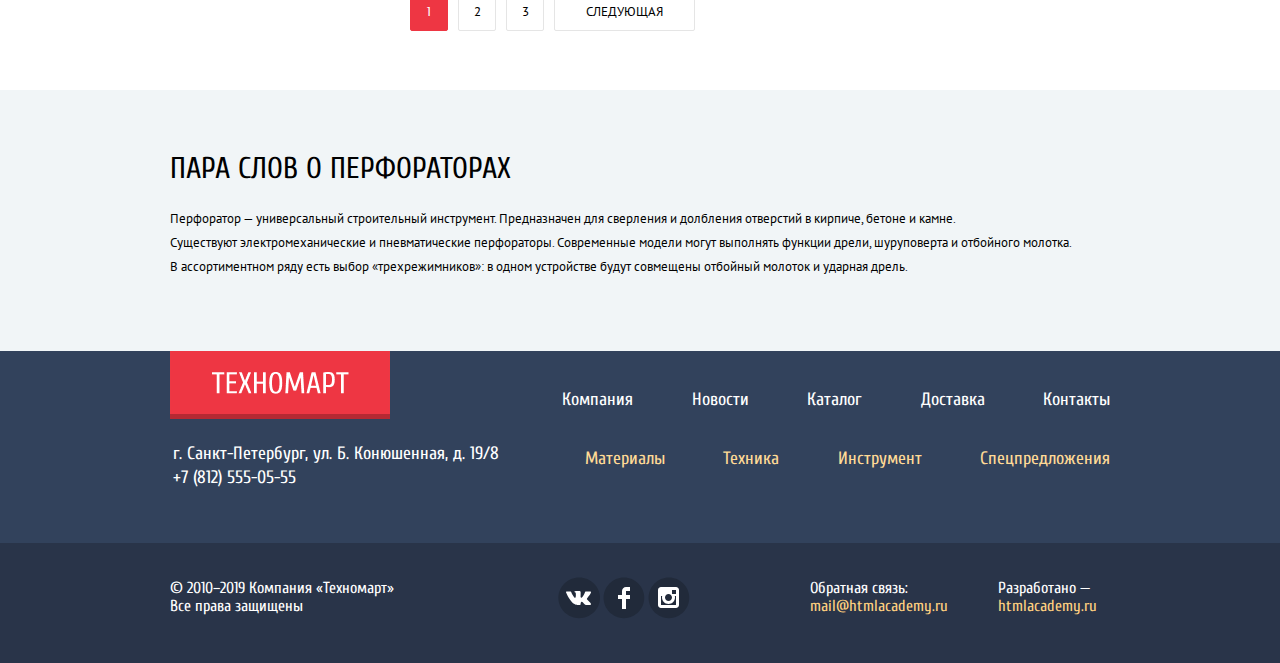
==== commit 2611e932: "финальная версия сайта" ====
--- a/catalog.html
+++ b/catalog.html
@@ -4,8 +4,8 @@
   <meta charset="UTF-8">
   <meta name="viewport" content="width=device-width, initial-scale=1.0">
   <link href="https://fonts.googleapis.com/css2?family=Cuprum:ital,wght@0,400;0,700;1,400;1,700&family=PT+Sans:ital,wght@0,400;0,700;1,400;1,700&display=swap" rel="stylesheet">
-  <link href="css/normalize.css" rel="stylesheet">
-  <link  rel="stylesheet" href="css/style.css">
+  <link href="css/normalize.min.css" rel="stylesheet">
+  <link  rel="stylesheet" href="css/style.min.css">
   <title>HTML Academy: Каталог</title>
 </head>
 <body class="page-body">
@@ -13,7 +13,7 @@
     <div class="header-menu-bar">
       <div class="header-nav-wrapper"> 
         <div class="header-logo">
-           <a href="#">Техномарт</a>
+           <a href="/">Техномарт</a>
          </div>
       <ul class="header-menu-nav">
         <li><form class="header-menu-search" method="POST" action="https://echo.htmlacademy.ru"> 
@@ -76,7 +76,7 @@
  
     <nav class="main-nav">
       <ul class="site-nav">
-        <li><a href="#">Главная</a></li>
+        <li><a href="/">Главная</a></li>
         <li><a href="#">Компания</a></li>
         <li><a  href="catalog.html">Каталог</a></li>
         <li><a href="#">Новости</a></li>
@@ -234,7 +234,7 @@
               <span class="goods-item-oldprice">30500 Р.</span> 
           </a>
           <button class="prise-button" type="button" aria-label="Добавить Перфоратор BOSCH BFG 6000 в корзину"><span>25500 Р.</span></button>
-          <div class="popular-goods-item-buttons" style="visibility: visible;"><span class="good-item-bookmark"><button class="button-buy" type="button">Купить</button> <button class="button-bookmark" type="button">В Закладки</button></span></div>
+          <div class="popular-goods-item-buttons"><span class="good-item-bookmark"><button class="button-buy" type="button">Купить</button> <button class="button-bookmark" type="button">В Закладки</button></span></div>
         </li>
         <li>  
           <a href="#" class="popular-goods-item bfg-2000-3000 new">
@@ -412,7 +412,7 @@
     <button class="modal-close" type="button" aria-label="Закрыть"></button>
   </section> 
 
- <script src="js/script.js"></script>
+ <script src="js/script.min.js"></script>
 </body>
 </html>
 
--- a/css/style.min.css
+++ b/css/style.min.css
@@ -0,0 +1 @@
+:root{--basic-red:#EE3643;--basic-green:#63A63E;--basic-grey:#3D546F;--basic-greylight:#C5C5C5;--basic-background:#F1F5F7;--white:#ffffff;--special-yellow:#FFBF47;--special-blue:#3BBCE3;--special-lilac:#DC91D8;--special-greenlight:#8ED78F;--special-yellowwlight:#FFD180;--success:#5FBB2D;--warning:#FFBF47;--error:#BA2732;--light-grey:#EAEAEA}body{min-width:960px;margin:0;padding:0;font-family:Cuprum,sans-serif;font-size:13px;line-height:24px}a{font-family:Cuprum,sans-serif;text-decoration:none;color:var(--white)}.header-logo:hover{background-color:#ee3643}.button-login:hover{color:var(--basic-red)}.button-login:active{color:var(--basic-greylight)}.button-login:hover svg #icon-login,.button-login:hover svg #icon-login2{fill:var(--basic-grey)}.button-login:active svg #icon-login,.button-login:active svg #icon-login2{fill:#c5c5c5}.site-nav a:hover{background-color:#293449}.site-nav a:active{color:rgba(255,255,255,.5)}.offers-button:hover{background-color:rgba(197,197,197,.3)}.offers-button:active{background-color:rgba(169,169,169,.3)}.button:hover{background:#ba2732}.button:active{background-color:var(--error)}.main-services-menu a:hover{background:#293449}.popular-goods-item:hover,.popular-manufactures-item a:hover{background:#fff;border:1px solid #eaeaea;-webkit-box-sizing:border-box;box-sizing:border-box;-webkit-filter:drop-shadow(0 4px 20px rgba(0, 0, 0, .15));filter:drop-shadow(0 4px 20px rgba(0, 0, 0, .15))}.popular-manufactures-item a:active{background:rgba(0,0,0,.0001);border:1px solid #eaeaea;-webkit-box-sizing:border-box;box-sizing:border-box;opacity:.5;-webkit-filter:drop-shadow(0 4px 20px rgba(0, 0, 0, .15));filter:drop-shadow(0 4px 20px rgba(0, 0, 0, .15))}.footer-assortment a:hover,.footer-developed a:hover,.footer-mail a:hover,.footer-nav a:hover{-webkit-text-decoration-line:underline;text-decoration-line:underline}.footer-assortment a:active,.footer-nav a:active{color:#f1f5f7;opacity:.5;-webkit-text-decoration-line:none;text-decoration-line:none}.footer-developed a:active,.footer-mail a:active{color:var(--basic-red);-webkit-text-decoration-line:none;text-decoration-line:none}img{max-width:100%;height:auto}button{color:var(--white)}.page{height:100%}.page-body{min-height:100%;display:-ms-grid;display:grid;-ms-grid-rows:-webkit-min-content 1fr -webkit-min-content;-ms-grid-rows:min-content 1fr min-content;grid-template-rows:-webkit-min-content 1fr -webkit-min-content;grid-template-rows:min-content 1fr min-content;-ms-flex-line-pack:start;align-content:start}.main-header{margin-bottom:60px;height:320px;background-color:var(--basic-background)}.catalog-main-header{margin-bottom:21px;height:320px;background-color:var(--basic-background)}.header-menu{margin-bottom:46px;min-height:42px}.header-menu-bar{background-color:var(--basic-grey)}.header-nav-wrapper{position:relative;display:-ms-grid;display:grid;-ms-grid-columns:1fr -webkit-min-content;-ms-grid-columns:1fr min-content;grid-template-columns:1fr -webkit-min-content;grid-template-columns:1fr min-content;width:940px;margin:0 auto;padding:0;margin-bottom:42px}.header-logo{position:absolute;display:block;text-align:center;padding-top:11px;background:url(../img/header-logo.png) no-repeat center;color:var(--white);font-size:24px;text-transform:uppercase;width:220px;height:47px;-webkit-box-sizing:border-box;box-sizing:border-box}.header-logo:hover{background:url(../img/header-logo-active.png) no-repeat center}.header-menu-nav{margin:0;margin:0;padding:0;font-size:18px;list-style:none;width:570px;display:-webkit-box;display:-ms-flexbox;display:flex;-ms-flex-wrap:wrap;flex-wrap:wrap;margin-left:220px;-webkit-box-sizing:border-box;box-sizing:border-box}.header-menu-nav a{position:relative;display:block;padding-bottom:9px;padding-top:10px;-webkit-box-sizing:border-box;box-sizing:border-box}.header-menu-search{position:relative}.header-menu-search input{font-family:Cuprum,sans-serif;font-size:18px;line-height:24px;width:270px;height:43px;border:none;background-color:transparent;padding-left:42px}.header-menu-search input::-webkit-input-placeholder{font-family:Cuprum,sans-serif;font-size:18px;line-height:24px;color:var(--white)}.header-menu-search input::-moz-placeholder{font-family:Cuprum,sans-serif;font-size:18px;line-height:24px;color:var(--white)}.header-menu-search input:-moz-placeholder{font-family:Cuprum,sans-serif;font-size:18px;line-height:24px;color:var(--white)}.header-menu-search input:-ms-input-placeholder{font-family:Cuprum,sans-serif;font-size:18px;line-height:24px;color:var(--white)}.header-menu-search input:focus{color:#000;background-color:#fff}.search-svg{position:absolute;top:12px;left:17px;width:17px;height:17px}.header-menu-search:hover #search-svg{fill:var(--white)}.header-menu-search input:focus+.search-svg #search-svg{fill:var(--basic-red)}.header-menu-bookmark{width:164px;padding-left:43px}.header-menu-bookmark::before{content:"";position:absolute;top:14px;left:20px;width:15px;height:15px;background-image:url(../img/icon_bookmark.svg);background-repeat:no-repeat;background-position:0 0;opacity:.3}.header-menu-cart{width:136px;padding-left:35px}.catalog-header-menu-cart{background-color:var(--basic-red)}.header-menu-cart::before{content:"";position:absolute;top:13px;left:12px;width:15px;height:15px;background-image:url(../img/icon-cart.svg);background-repeat:no-repeat;background-position:0 0;opacity:.3}.header-menu-bookmark:hover::before,.header-menu-cart:hover::before{opacity:1}.header-menu-bookmark:active::before,.header-menu-cart:active:before{opacity:.3}.header-menu-nav a:active{color:rgba(255,255,255,.5)}.header-menu-bookmark:active,.header-menu-cart:active{background-color:#161d29}.header-checkout{width:150px;display:block;text-align:center;padding-left:19px;padding-right:16px;padding-top:9px;font-size:18px;background-color:var(--basic-green);-webkit-box-sizing:border-box;box-sizing:border-box}.header-checkout:hover{background-color:var(--success)}.header-checkout:active{color:rgba(255,255,255,.5)}.header-info{font-size:21px;display:-webkit-box;display:-ms-flexbox;display:flex;-webkit-box-pack:justify;-ms-flex-pack:justify;justify-content:space-between;-webkit-box-align:start;-ms-flex-align:start;align-items:flex-start;width:940px;height:75px;margin:0 auto;padding:0 10px;margin-bottom:36px;padding-left:30px}.catalog-header-info{margin-bottom:40px}.header-info p{margin:0;padding:0;margin-top:-4px;padding-left:20px}.header-info-item{font-size:16px;line-height:23px;font-style:italic;color:var(--basic-red)}.header-info-item span{display:inline-block;margin-top:2px}.header-adress{position:relative;display:-webkit-box;display:-ms-flexbox;display:flex;-webkit-box-orient:vertical;-webkit-box-direction:normal;-ms-flex-direction:column;flex-direction:column;-webkit-box-pack:center;-ms-flex-pack:center;justify-content:center;-webkit-box-align:center;-ms-flex-align:center;align-items:center;font-size:14px;margin-left:23px}.header-adress-info{font-size:21px;line-height:30px;font-weight:700;color:var(--basic-red);border:3px solid #fff;-webkit-box-sizing:border-box;box-sizing:border-box;width:270px;height:45px;padding-left:72px;padding-top:3px}.adres-info-phone-svg{position:absolute;top:13px;left:39px}.adress-info-street{display:inline-block;margin-top:2px}.header-login{display:-webkit-box;display:-ms-flexbox;display:flex}.button-login{position:relative;display:-webkit-box;display:-ms-flexbox;display:flex;-webkit-box-align:center;-ms-flex-align:center;align-items:center;font-family:Cuprum,sans-serif;font-size:21px;line-height:21px;color:#000;border:none;background-color:var(--white);margin-right:10px;padding-right:27px;padding-left:45px;width:121px;height:45px;-webkit-box-sizing:border-box;box-sizing:border-box}.button-login-svg{position:absolute;top:14px;left:19px}.button-registration{display:-webkit-box;display:-ms-flexbox;display:flex;-webkit-box-align:center;-ms-flex-align:center;align-items:center;font-family:Cuprum,sans-serif;font-size:21px;line-height:21px;color:#000;border:none;background-color:var(--white);margin-right:10px;padding-right:24px;padding-left:24px;width:150px;height:45px;-webkit-box-sizing:border-box;box-sizing:border-box}.main-nav{background-color:var(--basic-grey);display:-ms-grid;display:grid;width:940px;min-height:60px;margin:0 auto;padding:0;-webkit-box-shadow:inset 0 -5px 0 #293449;box-shadow:inset 0 -5px 0 #293449}.site-nav{font-size:18px;min-height:60px;margin:0;padding:0;list-style:none;display:-webkit-box;display:-ms-flexbox;display:flex;-ms-flex-wrap:wrap;flex-wrap:wrap;-ms-flex-pack:distribute;justify-content:space-around;-webkit-box-align:center;-ms-flex-align:center;align-items:center;padding-left:23px;padding-right:28px}.site-nav a{display:block;padding-left:27px;padding-right:24px;padding-top:16px;padding-bottom:20px;-webkit-box-sizing:border-box;box-sizing:border-box}.special-offers-menu{display:-webkit-box;display:-ms-flexbox;display:flex;width:940px;height:409px;margin:0 auto;padding:0 10px;margin-bottom:59px}.special-offers-menu-left{display:-webkit-box;display:-ms-flexbox;display:flex;-ms-flex-wrap:wrap;flex-wrap:wrap}.special-offers-menu-right .offer-menu-item{margin-right:0}.special-offers-menu h3{font-size:24px;font-weight:700;line-height:30px;color:var(--white)}.offers-button{font-family:Cuprum,sans-serif;font-size:14px;line-height:18px;text-transform:uppercase;color:var(--white);background-color:rgba(255,255,255,.3);border:none;width:135px;height:38px;cursor:pointer}.offer-menu-item{display:-webkit-box;display:-ms-flexbox;display:flex;width:300px;height:123px;-webkit-box-sizing:border-box;box-sizing:border-box;padding-top:20px;padding-left:23px;margin-bottom:20px;margin-right:20px}.offer-menu-item h3{padding:0;margin:0;margin-bottom:14px}.offer-materials{position:relative;background-color:var(--special-yellow)}.offer-materials::after{position:absolute;left:213px;top:31px;content:"";width:44px;height:65px;background-color:transparent;background-image:url(../img/materials_logo.svg);background-repeat:no-repeat;background-position:0 0}.offer-tool{position:relative;background-color:var(--special-blue)}.offer-tool::after{content:"";position:absolute;left:194px;top:34px;content:"";width:75px;height:61px;background-color:transparent;background-image:url(../img/tool_logo.svg);background-repeat:no-repeat;background-position:0 0}.offer-technics{position:relative;background-color:var(--special-lilac)}.offer-technics::after{content:"";position:absolute;left:191px;top:31px;width:78px;height:62px;background-color:transparent;background-image:url(../img/technics_logo.svg);background-repeat:no-repeat;background-position:0 0}.offer-discounts{position:relative;background-color:var(--special-greenlight)}.offer-discounts::after{content:"";position:absolute;left:196px;top:26px;width:59px;height:72px;background-color:transparent;background-image:url(../img/discounts_logo.svg);background-repeat:no-repeat;background-position:0 0}.offer-delivery{position:relative;background-color:var(--special-yellowwlight)}.offer-delivery::after{content:"";position:absolute;left:191px;top:32px;width:78px;height:63px;background-color:transparent;background-image:url(../img/delivery_logo.svg);background-repeat:no-repeat;background-position:0 0}.slider{position:relative}.slider-list{padding:0;margin:0;list-style:none}.slider-control-left{position:absolute;left:25px;top:123px;display:block;width:22px;height:40px}.slider-control-right{position:absolute;right:21px;top:123px;display:block;width:22px;height:40px}.slide-button{position:absolute;left:24px;bottom:27px}.slide-button a{display:-webkit-box;display:-ms-flexbox;display:flex;-webkit-box-pack:center;-ms-flex-pack:center;justify-content:center;-webkit-box-align:center;-ms-flex-align:center;align-items:center}.slider-controls-circle{position:absolute;left:295px;top:220px;display:-webkit-box;display:-ms-flexbox;display:flex;-ms-flex-wrap:wrap;flex-wrap:wrap;-webkit-box-pack:justify;-ms-flex-pack:justify;justify-content:space-between;width:30px;min-height:10px}.slider-controls-circle button{padding:0;width:10px;height:10px;background-color:var(--white);border:2px solid #fff;border-radius:50%;-webkit-box-sizing:border-box;box-sizing:border-box}.slider-controls-circle .current{background-color:#ee3643}.slide-drill,.slide-perforators{display:none}.slide-current{display:block}.slide-perforators{background:url(../img/slider-background-grey.png) no-repeat,url(../img/perforators.jpg) no-repeat center;width:620px;height:266px}.slide-drill{background:url(../img/slider-background-grey.png) no-repeat,url(../img/drill.jpg) no-repeat center;width:620px;height:266px}.slider-list h2{font-size:36px;font-weight:700;line-height:36px;color:var(--white);text-transform:uppercase;padding-top:23px;padding-left:24px;margin:0;margin-bottom:5px}.slider-list p{padding:0;margin:0;font-size:18px;color:var(--white);padding-left:24px}.popular-goods-menu{display:-ms-grid;display:grid;-ms-grid-columns:220px 20px 220px 20px 220px 20px 220px;grid-template-columns:220px 220px 220px 220px;gap:20px;width:940px;margin:0 auto;padding:0 10px;margin-bottom:70px;list-style:none}.popular-goods-menu li{position:relative}.popular-goods-header{width:940px;height:89px;margin:0 auto;padding:0 auto;font-size:30px;font-weight:400;text-transform:uppercase;line-height:30px;background-color:#f9f5f0;display:-webkit-box;display:-ms-flexbox;display:flex;-webkit-box-pack:justify;-ms-flex-pack:justify;justify-content:space-between;-webkit-box-align:center;-ms-flex-align:center;align-items:center;padding-left:28px;padding-right:14px;margin-bottom:20px;-webkit-box-sizing:border-box;box-sizing:border-box}.catalog-goods-menu li:hover .popular-goods-item-buttons,.popular-goods-menu li:hover .popular-goods-item-buttons{visibility:visible}.popular-goods-item-buttons{position:absolute;top:1px;left:2px;display:-webkit-box;display:-ms-flexbox;display:flex;-webkit-box-pack:center;-ms-flex-pack:center;justify-content:center;-webkit-box-align:center;-ms-flex-align:center;align-items:center;background-color:var(--white);height:170px;width:99%;visibility:hidden}.popular-goods-header button{margin-right:2px;margin-top:-1px}.popular-goods-header .manufacturers-button{margin-right:6px}.popular-goods-item{position:relative;width:220px;height:318px;border:1px solid #eaeaea;-webkit-box-sizing:border-box;box-sizing:border-box;display:-webkit-box;display:-ms-flexbox;display:flex;-webkit-box-orient:vertical;-webkit-box-direction:normal;-ms-flex-direction:column;flex-direction:column;-webkit-box-pack:start;-ms-flex-pack:start;justify-content:start;-webkit-box-align:start;-ms-flex-align:start;align-items:start;margin:0;padding:0}.popular-goods-item h3{font-family:'PT Sans',sans-serif;font-size:18px;line-height:20px;font-weight:700;color:#000;text-align:center;vertical-align:center;margin:0;padding:0;margin-left:26px;margin-right:28px;margin-top:-7px;margin-bottom:6px}.bfg-9000 img{padding-left:16px;padding-top:6px}.bfg-2000-3000 img{margin-left:38px;margin-top:29px;padding-bottom:30px}.bfg-6000 img{margin-left:31px;margin-top:22px;padding-bottom:20px}.popular-goods-item img{-webkit-box-ordinal-group:0;-ms-flex-order:-1;order:-1;margin-bottom:14px}.popular-goods-item .goods-item-oldprice{margin-left:75px;margin-top:2px}.good-item-bookmark{display:-webkit-box;display:-ms-flexbox;display:flex;-webkit-box-orient:vertical;-webkit-box-direction:normal;-ms-flex-direction:column;flex-direction:column;-webkit-box-pack:center;-ms-flex-pack:center;justify-content:center;-ms-flex-line-pack:center;align-content:center;padding-left:59px;width:184px;height:164px;-webkit-box-ordinal-group:0;-ms-flex-order:-1;order:-1}.goods-item-oldprice{display:block;font-family:'PT Sans',sans-serif;font-size:17px;line-height:18px;font-weight:700;color:#a9a9a9;-webkit-text-decoration-line:line-through;text-decoration-line:line-through;text-transform:uppercase}.prise-button{position:absolute;left:44px;top:258px;font-family:'PT Sans',sans-serif;text-transform:uppercase;font-style:normal;font-weight:700;font-size:17px;line-height:18px;background-color:var(--white);background-image:url(../img/red-price-button.png);background-repeat:no-repeat;border:none;width:141px;height:38px;cursor:pointer}.prise-button span{margin-left:-10px;margin-top:-10px}.new{position:relative}.new::before{position:absolute;content:"";right:0;top:0;width:70px;height:70px;background-color:transparent;background-image:url(../img/new.png);background-repeat:no-repeat;background-position:0 0;z-index:1}.popular-manufacturers-menu{display:-ms-grid;display:grid;-ms-grid-columns:220px 20px 220px 20px 220px 20px 220px;grid-template-columns:220px 220px 220px 220px;-ms-grid-rows:145px 20px 145px;grid-template-rows:145px 145px;gap:20px;width:940px;margin:0 auto;padding:0 10px;margin-bottom:70px}.popular-manufacturers-menu>:nth-child(1){-ms-grid-row:1;-ms-grid-column:1}.popular-manufacturers-menu>:nth-child(2){-ms-grid-row:1;-ms-grid-column:3}.popular-manufacturers-menu>:nth-child(3){-ms-grid-row:1;-ms-grid-column:5}.popular-manufacturers-menu>:nth-child(4){-ms-grid-row:1;-ms-grid-column:7}.popular-manufacturers-menu>:nth-child(5){-ms-grid-row:3;-ms-grid-column:1}.popular-manufacturers-menu>:nth-child(6){-ms-grid-row:3;-ms-grid-column:3}.popular-manufacturers-menu>:nth-child(7){-ms-grid-row:3;-ms-grid-column:5}.popular-manufacturers-menu>:nth-child(8){-ms-grid-row:3;-ms-grid-column:7}.main-services-bar{background-color:var(--basic-background);width:100%;height:522px;margin-bottom:45px}.main-services{width:940px;margin:0 auto;padding:0 10px}.services-menu-wrapper{width:948px;height:284px;display:-webkit-box;display:-ms-flexbox;display:flex;-webkit-box-pack:justify;-ms-flex-pack:justify;justify-content:space-between}.services-menu-wrapper h3{padding:0;margin:0}.main-services-info{width:100%;margin-bottom:70px}.main-services-info h2{padding-top:64px}.main-services h2{font-weight:400;font-size:30px;line-height:30px;text-transform:uppercase}.main-services p{font-family:'PT Sans',sans-serif;font-size:13px}.main-services-menu{position:relative;font-family:Cuprum,sans-serif;font-size:21px;font-weight:700;line-height:30px;margin:0;padding:0;display:-webkit-box;display:-ms-flexbox;display:flex;-webkit-box-orient:vertical;-webkit-box-direction:normal;-ms-flex-direction:column;flex-direction:column;-webkit-box-pack:start;-ms-flex-pack:start;justify-content:start;-ms-flex-item-align:space-around;align-self:space-around;margin-right:80px;list-style:none}.main-services-menu::after{content:"";position:absolute;right:0;top:-49px;width:10px;height:279px;background-image:url(../img/service-line.svg);background-repeat:no-repeat;background-position:0 0}.main-services-menu a{width:240px;height:61px;background-color:#32425c;-webkit-box-shadow:0 1px 0 #293449,inset 0 1px 0 #405069;box-shadow:0 1px 0 #293449,inset 0 1px 0 #405069;padding-bottom:17.5px;padding-top:13.5px;padding-right:auto;padding-left:22px;display:-webkit-box;display:-ms-flexbox;display:flex;-webkit-box-sizing:border-box;box-sizing:border-box}.main-services-menu a:hover{background:#293449}.main-services-menu a:active{background-color:var(--white);color:#32425c}.main-services-menu .services-menu-current{background-color:var(--white);color:#32425c}.delivery{display:none;position:relative;width:619px;height:283px}.delivery::after{content:"";position:absolute;width:468px;height:235px;left:141px;top:20px;background-image:url(../img/delivery_car.png);background-repeat:no-repeat;background-position:0 0}.guarantee{display:none;position:relative;width:628px;height:284px}.guarantee::after{content:"";position:absolute;width:389px;height:283px;left:239px;top:0;background-image:url(../img/garant.png);background-repeat:no-repeat;background-position:0 0}.credit{display:none;position:relative;width:630px;height:285px}.credit-button{position:absolute;left:0;top:131px;font-family:Cuprum,sans-serif;font-size:14px;line-height:18px;color:var(--white);background-color:#ff5357;border:none;border-radius:5px;text-transform:uppercase;width:195px;height:38px}.credit::after{content:"";position:absolute;width:465px;height:285px;left:165px;top:0;background-image:url(../img/credit.png);background-repeat:no-repeat;background-position:0 0}.services-item-current{display:block}.main-services-item h3{font-size:30px;font-weight:400;line-height:30px;color:#32425c;text-transform:uppercase;margin-left:-10px;margin-top:-2px}.main-services-item p{margin-left:-10px;margin-top:28px}.credit-button:hover{background-color:#ca2c37}.credit-button:active{background-color:var(--error)}.main-info-wrapper{width:940px;margin:0 auto;padding:0 10px;display:-webkit-box;display:-ms-flexbox;display:flex;-webkit-box-pack:justify;-ms-flex-pack:justify;justify-content:space-between;margin-bottom:70px}.main-info{width:460px}.main-contacts{width:300px}.main-info h2{font-size:30px;font-weight:400;text-transform:uppercase;line-height:30px}.main-info p{font-family:'PT Sans',sans-serif;font-size:13px}.paragraf-info-wrapper{margin-top:25px}.main-info-menu{position:relative;font-size:18px;line-height:24px;margin:0;padding:0;margin-top:-10px;margin-bottom:19px;list-style:none}.main-info-menu li{position:relative;padding-left:37px;margin-bottom:12px}.main-info-menu li::before{content:"";position:absolute;left:0;top:10px;width:25px;height:2px;background-color:var(--basic-red)}.main-contacts h2{font-size:30px;font-weight:400;text-transform:uppercase;line-height:30px}.main-contacts p{font-family:'PT Sans',sans-serif;font-size:13px;margin-bottom:32px}.main-contacts img{margin-bottom:16px}.footer-nav-wrapper{background-color:#32425c}.footer-section-nav{font-size:18px;color:var(--white);width:940px;margin:0 auto;padding:0 10px;display:-ms-grid;display:grid;-ms-grid-columns:390px 550px;grid-template-columns:390px 550px;-ms-grid-rows:61px auto;grid-template-rows:61px auto;padding-bottom:35px}.footer-section-nav>:nth-child(1){-ms-grid-row:1;-ms-grid-column:1}.footer-section-nav>:nth-child(2){-ms-grid-row:1;-ms-grid-column:2}.footer-section-nav>:nth-child(3){-ms-grid-row:2;-ms-grid-column:1}.footer-section-nav>:nth-child(4){-ms-grid-row:2;-ms-grid-column:2}.footer-nav-menu{margin:0;padding:0;font-family:Cuprum,sans-serif;font-size:18px;line-height:24px;font-weight:400;color:#f3f7f9;display:-webkit-box;display:-ms-flexbox;display:flex;-ms-flex-wrap:wrap;flex-wrap:wrap;-webkit-box-pack:justify;-ms-flex-pack:justify;justify-content:space-between;-webkit-box-align:start;-ms-flex-align:start;align-items:flex-start;padding-top:37px;padding-left:2px;list-style:none}.footer-adress{margin-top:12px;margin-left:3px}.footer-assortment-menu{margin:0;padding:0;display:-webkit-box;display:-ms-flexbox;display:flex;-webkit-box-pack:justify;-ms-flex-pack:justify;justify-content:space-between;-webkit-box-align:start;-ms-flex-align:start;align-items:flex-start;padding-top:35px;padding-left:25px;list-style:none}.footer-section-nav a{font-size:18px}.footer-assortment a{color:#ffda96}.footer-social-wrapper{background-color:#293449;min-height:120px}.footer-social{font-size:16px;line-height:18px;color:var(--white);width:940px;margin:0 auto;padding:0;display:-ms-grid;display:grid;-ms-grid-columns:-webkit-max-content 50px 1fr 50px -webkit-min-content 50px -webkit-min-content;-ms-grid-columns:max-content 50px 1fr 50px min-content 50px min-content;grid-template-columns:-webkit-max-content 1fr -webkit-min-content -webkit-min-content;grid-template-columns:max-content 1fr min-content min-content;gap:50px;padding-top:20px;padding-right:13px;-webkit-box-sizing:border-box;box-sizing:border-box}.footer-social-menu{display:-ms-grid;display:grid;-ms-grid-columns:44px 1px 44px 1px 44px;grid-template-columns:repeat(3,44px);-ms-grid-column-align:center;justify-self:center;gap:1px;list-style:none;margin-left:3px;margin-top:13px}.footer-social a{font-size:16px;line-height:18px;color:#ffd180}.hidden-header{position:absolute;width:1px;height:1px;margin:-1px;border:0;padding:0;white-space:nowrap;-webkit-clip-path:inset(100%);clip-path:inset(100%);clip:rect(0 0 0 0);overflow:hidden}.button{font-family:Cuprum,sans-serif;font-size:14px;line-height:18px;text-transform:uppercase;color:var(--white);background-color:var(--basic-red);width:192px;height:38px;border:none}.button-contacts{width:300px}.button-info{width:220px}.button:hover{background:#ca2c37}.footer-social-menu a svg:hover #fb,.footer-social-menu a svg:hover #insta,.footer-social-menu a svg:hover #vk{fill:var(--basic-red)}.footer-social-menu a svg:active #fb,.footer-social-menu a svg:active #insta,.footer-social-menu a svg:active #vk{fill:var(--basic-red)}.catalog-info-item-wrapper{padding-top:5px}.catalog-header-adress{margin-top:4px;margin-left:20px}.header-login-name:active{color:var(--basic-greylight);background:rgba(0,0,0,.0001)}.header-login-name:hover svg #icon-login,.header-login-name:hover svg #icon-login2,.header-login-name:hover svg #icon-user{fill:var(--basic-grey)}.header-login-name:active svg #icon-login,.header-login-name:active svg #icon-login2,.header-login-name:active svg #icon-user{fill:var(--basic-greylight)}.header-login-link{font-family:Cuprum,sans-serif;font-size:16px;line-height:18px;color:#32425c}.header-login-link:hover{color:var(--basic-red)}.header-login-link:active{color:var(--basic-greylight);background:rgba(0,0,0,.0001)}.header-catalog-login{position:relative;width:299px;height:70px;margin-right:10px;margin-top:3px}.catalog-login-avatar-svg{position:absolute;top:13px;left:15px}.catalog-login-svg{position:absolute;top:14px;right:17px}.header-login-name{display:-webkit-box;display:-ms-flexbox;display:flex;-webkit-box-pack:center;-ms-flex-pack:center;justify-content:center;-webkit-box-align:center;-ms-flex-align:center;align-items:center;width:299px;height:45px;background-color:var(--white);font-family:Cuprum,sans-serif;font-size:21px;line-height:21px;color:#000;-webkit-box-sizing:border-box;box-sizing:border-box}.catalog-custom-nav{width:210px;height:18px;display:-webkit-box;display:-ms-flexbox;display:flex;-webkit-box-pack:justify;-ms-flex-pack:justify;justify-content:space-between;-webkit-box-align:center;-ms-flex-align:center;align-items:center;margin-top:7px;margin-left:43px}.main-catalog-menu{font-family:'PT Sans',sans-serif;font-style:13px;line-height:18px;text-transform:uppercase;list-style:none}.main-catalog-menu a{font-family:'PT Sans',sans-serif;font-style:13px;line-height:18px;text-transform:uppercase;color:#000}.menu-list-items a{font-family:'PT Sans',sans-serif;font-size:13px;line-height:18px;color:#000}.perforators-info-wrapper{background-color:var(--basic-background)}.catalog-perforators-info{width:940px;height:261px;margin:0 auto;padding:0;display:-webkit-box;display:-ms-flexbox;display:flex;-webkit-box-orient:vertical;-webkit-box-direction:normal;-ms-flex-direction:column;flex-direction:column;-webkit-box-pack:center;-ms-flex-pack:center;justify-content:center;-webkit-box-align:start;-ms-flex-align:start;align-items:flex-start}.catalog-perforators-info h2{margin:0;padding:0;font-size:30px;line-height:30px;font-weight:400;text-transform:uppercase;margin-top:5px;margin-bottom:10px}.catalog-perforators-info p{font-family:'PT Sans',sans-serif;font-size:13px}.good-item-bookmark{margin-left:-21px;margin-top:10px;margin-bottom:20px}.button-buy{position:relative;font-family:Cuprum,sans-serif;font-size:14px;line-height:18px;text-transform:uppercase;font-weight:400;background-color:var(--basic-green);border:none;width:135px;height:38px;padding-left:23px;margin-bottom:10px;cursor:pointer}.button-buy::before{content:"";position:absolute;top:10px;left:30px;width:15px;height:15px;background-image:url(../img/icon-cart-grey.svg);background-repeat:no-repeat;background-position:0 0}.button-buy:hover{background:#5fbb2d}.button-buy:active{background:#518534}.button-bookmark{font-family:Cuprum,sans-serif;font-size:14px;line-height:18px;text-transform:uppercase;color:#32425c;background-color:var(--white);border:3px solid #63a63e;-webkit-box-sizing:border-box;box-sizing:border-box;width:135px;height:38px;cursor:pointer}.button-bookmark:hover{border:3px solid #32425c}.button-bookmark:active{color:#32425c;border:3px solid #32425c;-webkit-box-sizing:border-box;box-sizing:border-box;border-radius:2px}.catalog-menu-items{display:-webkit-box;display:-ms-flexbox;display:flex;-ms-flex-wrap:wrap;flex-wrap:wrap;-webkit-box-pack:start;-ms-flex-pack:start;justify-content:start;width:940px;padding:0;margin:0 auto;margin-bottom:20px;list-style:none}.catalog-menu-items li{position:relative;padding-right:41px}.catalog-menu-items li:not(:nth-last-child(1))::after{content:"";position:absolute;right:17px;top:3px;width:8px;height:12px;background-image:url(../img/icon-right-small.svg)}.catalog-menu-list{width:940px;margin:0 auto;padding:0;margin-bottom:59px}.menu-list-items{display:-webkit-box;display:-ms-flexbox;display:flex;margin:0;padding:0;padding-left:240px;cursor:pointer;list-style:none}.menu-list-items li{display:-webkit-box;display:-ms-flexbox;display:flex;-webkit-box-pack:center;-ms-flex-pack:center;justify-content:center;-webkit-box-align:center;-ms-flex-align:center;align-items:center;height:38px;min-width:38px;margin-right:10px;border:1px solid #e5e5e5;-webkit-box-sizing:border-box;box-sizing:border-box;border-radius:2px;text-align:center;text-transform:uppercase}.menu-list-items li:nth-last-child(1){padding-left:31px;padding-right:31px}.menu-list-items li:hover{border:1px solid #c5c5c5;-webkit-box-sizing:border-box;box-sizing:border-box;border-radius:2px}.menu-list-items li:active{border:1px solid #ee3643;-webkit-box-sizing:border-box;box-sizing:border-box;border-radius:2px}.menu-list-items .menu-list-items-checked{border:1px solid #ee3643;-webkit-box-sizing:border-box;box-sizing:border-box;border-radius:2px;background-color:var(--basic-red);color:var(--white)}.filter-item-manufacturers{margin:0;padding:0;border:none;border-bottom:1px solid #d7dcde;width:220px;margin-bottom:19px}.filter-item-manufacturers ul{list-style:none}.filter-item-manufacturers legend{display:inline-block;font-family:"PT Sans",sans-serif;font-size:17px;font-weight:700;line-height:30px;text-align:left;vertical-align:center;text-transform:uppercase}.filter-item-manufacturers label{font-family:"PT Sans",sans-serif;font-size:15px;line-height:19px;text-align:left;vertical-align:center;text-transform:uppercase;margin-left:-6px;margin-top:18px}.filter-item-power{margin:0;padding:0;border:none;width:220px}.filter-item-power ul{list-style:none}.filter-item-power legend{font-family:"PT Sans",sans-serif;font-size:17px;font-weight:700;line-height:30px;text-align:left;vertical-align:center;text-transform:uppercase}.filter-item-power label{font-family:"PT Sans",sans-serif;font-size:15px;line-height:19px;text-align:left;vertical-align:center;text-transform:uppercase;margin-top:23px;margin-left:-6px}.filter-checkbox{margin-bottom:20px}.filter-item-manufacturers .filter-checkbox:nth-last-child(1){margin-bottom:27px}.filter-radio{margin-bottom:22px}.filter-item-power .filter-radio:nth-last-child(1){margin-bottom:37px}.filter-option label{position:relative;display:block;cursor:pointer;-webkit-user-select:none;-moz-user-select:none;-ms-user-select:none;user-select:none}.filter-input-checkbox+label::before{content:"";position:absolute;top:-2px;left:-35px;width:23px;height:23px;background-image:url(../img/checkbox-manufacturers.svg);background-color:transparent;background-repeat:no-repeat}.filter-input-checkbox:checked+label::before{content:"";position:absolute;top:-2px;left:-35px;width:27px;height:23px;background-image:url(../img/checkbox-manufacturers-on.svg);background-color:transparent;background-repeat:no-repeat}.filter-input-radio+label::before{content:"";position:absolute;top:-2px;left:-35px;width:25px;height:26px;background-color:transparent;background-image:url(../img/radio-off.svg);background-repeat:no-repeat}.filter-input-radio:checked+label::before{content:"";position:absolute;top:-2px;left:-35px;width:25px;height:26px;background-color:transparent;background-image:url(../img/radio-on.svg);background-repeat:no-repeat}.filter-button{display:block;border:none;background:url(../img/filter-button.png) no-repeat;width:220px;height:38px}.filter-item-price{margin:0;padding:0;border:none;padding-bottom:25px;margin-bottom:13px;width:220px;border-bottom:1px solid #d7dcde}.range-filter{width:220px;margin-top:11px}.filter-item-price legend{font-family:"PT Sans",sans-serif;font-size:17px;font-weight:700;line-height:30px;text-align:left;vertical-align:center;text-transform:uppercase}.range-controls{position:relative;height:41px;background-color:#f1f1f1;padding-top:39px;padding-left:20px;padding-right:20px;border-radius:5px;margin-bottom:9px}.range-controls .scale{height:2px;background:#d7dcde}.range-controls .bar{width:80%;height:2px;background:#00ca74}.range-controls .toggle{position:absolute;top:31px;left:0;width:4px;height:4px;padding:0;border:8px solid #fff;background-color:#ababab;border-radius:50%;-webkit-box-shadow:0 2px 1px 0 #cfcfcf;box-shadow:0 2px 1px 0 #cfcfcf;cursor:pointer}.range-controls .toggle-min{left:18px}.range-controls .toggle-max{left:160px}.price-controls{display:-webkit-box;display:-ms-flexbox;display:flex;width:220px;-webkit-box-pack:start;-ms-flex-pack:start;justify-content:start;-webkit-box-align:center;-ms-flex-align:center;align-items:center}.price-controls input{width:95px;height:38px;border:none;border-radius:5px;background:#f1f1f1;font-family:'PT Sans',sans-serif;font-size:17px;line-height:18px;text-align:center;vertical-align:center;color:#000}.min-price input{padding-left:5px}.max-price input{padding-left:17px}.price-controls span{font-family:'PT Sans',sans-serif;font-size:16px;line-height:18px;text-align:center;font-style:regular;width:30px;height:18px;background-color:var(--white)}.price-controls input::-webkit-input-placeholder{font-family:'PT Sans',sans-serif;font-size:17px;line-height:18px;color:#000}.price-controls input::-moz-placeholder{font-family:'PT Sans',sans-serif;font-size:17px;line-height:18px;color:#000}.price-controls input:-moz-placeholder{font-family:'PT Sans',sans-serif;font-size:17px;line-height:18px;color:#000}.price-controls input:-ms-input-placeholder{font-family:'PT Sans',sans-serif;font-size:17px;line-height:18px;color:#000}.catalog-filter-title{width:220px;height:38px;background-color:#f7f3ec;display:-webkit-box;display:-ms-flexbox;display:flex;-webkit-box-pack:left;-ms-flex-pack:left;justify-content:left;-ms-flex-line-pack:center;align-content:center;margin-bottom:14px}.catalog-filter-title h3{margin-top:10px;margin-left:18px;padding:0;font-family:'PT Sans',sans-serif;font-size:13px;line-height:18px;text-align:left;vertical-align:center;text-transform:uppercase;font-weight:400}.catalog-sorting h3{margin-top:10px;margin-left:19px;padding:0;font-family:'PT Sans',sans-serif;font-size:13px;line-height:18px;text-transform:uppercase;font-weight:400}.catalog-sorting-menu a{font-family:'PT Sans',sans-serif;font-size:13px;line-height:18px;text-transform:uppercase;color:rgba(0,0,0,.3);border-bottom:1px dotted #ee3643}.catalog-sorting-type{display:inline-block;margin-left:5px}.catalog-sorting-menu .catalog-sorting-checked{color:#ee3643;border:none}.catalog-sorting-menu a:hover{color:#000;border-bottom:1px solid #ee3643}.catalog-sorting-menu a:active{color:var(--basic-red);border:none}.catalog-sorting-menu{margin:0;padding:0;display:-webkit-box;display:-ms-flexbox;display:flex;-ms-flex-wrap:wrap;flex-wrap:wrap;-webkit-box-pack:justify;-ms-flex-pack:justify;justify-content:space-between;-ms-flex-line-pack:center;align-content:center;width:354px;list-style:none;padding-top:8px;padding-bottom:8px;margin-left:139px}.sorting-controls{display:-webkit-box;display:-ms-flexbox;display:flex;-webkit-box-pack:justify;-ms-flex-pack:justify;justify-content:space-between;-ms-flex-line-pack:center;align-content:center;width:106px;height:38px;padding-left:46px;padding-right:14px;padding-top:9px;-webkit-box-sizing:border-box;box-sizing:border-box}.sorting-controls a svg:hover #sorting-controls-svg,.sorting-controls a svg:hover #sorting-controls-svg1{fill:#000}.sorting-controls a svg:active #sorting-controls-svg,.sorting-controls a svg:active #sorting-controls-svg1{fill:var(--basic-red)}.sorting-controls .sorting-controls-checked{fill:var(--basic-red)}.catalog-sorting{display:-webkit-box;display:-ms-flexbox;display:flex;-webkit-box-pack:justify;-ms-flex-pack:justify;justify-content:space-between;-ms-flex-line-pack:center;align-content:center;width:700px;height:38px;background-color:#f7f3ec;-ms-grid-column:2;-ms-grid-column-span:1;grid-column:2/3}.catalog-filters{width:220px;-ms-grid-column:1;-ms-grid-column-span:1;grid-column:1/2;grid-row:1/-2}.catalog-goods-menu{margin:0;padding:0;list-style:none;display:-ms-grid;display:grid;-ms-grid-columns:220px 20px 220px 20px 220px;grid-template-columns:220px 220px 220px;-ms-grid-rows:318px 18px 318px 18px 318px;grid-template-rows:318px 318px 318px;-webkit-column-gap:20px;-moz-column-gap:20px;column-gap:20px;row-gap:18px;margin-bottom:29px;-ms-grid-column:2;-ms-grid-column-span:1;grid-column:2/3;grid-row:2/-1}.catalog-goods-menu>:nth-child(1){-ms-grid-row:1;-ms-grid-column:1}.catalog-goods-menu>:nth-child(2){-ms-grid-row:1;-ms-grid-column:3}.catalog-goods-menu>:nth-child(3){-ms-grid-row:1;-ms-grid-column:5}.catalog-goods-menu>:nth-child(4){-ms-grid-row:3;-ms-grid-column:1}.catalog-goods-menu>:nth-child(5){-ms-grid-row:3;-ms-grid-column:3}.catalog-goods-menu>:nth-child(6){-ms-grid-row:3;-ms-grid-column:5}.catalog-goods-menu>:nth-child(7){-ms-grid-row:5;-ms-grid-column:1}.catalog-goods-menu>:nth-child(8){-ms-grid-row:5;-ms-grid-column:3}.catalog-goods-menu>:nth-child(9){-ms-grid-row:5;-ms-grid-column:5}.catalog-goods-menu li{position:relative}.filters-goods-wrapper{width:940px;margin:0 auto;padding:0;display:-ms-grid;display:grid;-ms-grid-columns:220px 20px 700px;grid-template-columns:220px 700px;-ms-grid-rows:38px 28px 654px 28px auto;grid-template-rows:38px 654px auto;-webkit-column-gap:20px;-moz-column-gap:20px;column-gap:20px;row-gap:28px;margin-bottom:20px}.filters-goods-wrapper>:nth-child(1){-ms-grid-row:1;-ms-grid-column:1}.filters-goods-wrapper>:nth-child(2){-ms-grid-row:1;-ms-grid-column:3}.filters-goods-wrapper>:nth-child(3){-ms-grid-row:3;-ms-grid-column:1}.filters-goods-wrapper>:nth-child(4){-ms-grid-row:3;-ms-grid-column:3}.filters-goods-wrapper>:nth-child(5){-ms-grid-row:5;-ms-grid-column:1}.filters-goods-wrapper>:nth-child(6){-ms-grid-row:5;-ms-grid-column:3}.modal-close{position:absolute;right:10px;top:14px;width:21px;height:21px;border:none;background-color:transparent;background-image:url(../img/icon-close.svg);cursor:pointer}.modal-login{width:620px;height:430px;-webkit-box-sizing:border-box;box-sizing:border-box}.modal-login-inner{height:318px;padding-left:81px;padding-top:39px;-webkit-box-sizing:border-box;box-sizing:border-box}.login-button-inner{position:relative;height:112px;background-color:#f4f4f4;-webkit-box-sizing:border-box;box-sizing:border-box}.modal-login-list{display:-ms-grid;display:grid;-ms-grid-columns:220px 20px 220px;grid-template-columns:220px 220px;-ms-grid-rows:73px 13px 1fr;grid-template-rows:73px 1fr;-webkit-column-gap:20px;-moz-column-gap:20px;column-gap:20px;row-gap:13px;-webkit-box-pack:start;-ms-flex-pack:start;justify-content:start;border:none}.modal-login-list>:nth-child(1){-ms-grid-row:1;-ms-grid-column:1}.modal-login-list>:nth-child(2){-ms-grid-row:1;-ms-grid-column:3}.modal-login-list>:nth-child(3){-ms-grid-row:3;-ms-grid-column:1}.modal-login-list>:nth-child(4){-ms-grid-row:3;-ms-grid-column:3}.modal-login-list label{font-size:18px;line-height:24px;margin-bottom:11px}.modal-login-list input{font-family:"PT Sans",sans-serif;font-size:13px;line-height:24px;padding-left:12px;padding-top:7px;padding-right:10px;padding-bottom:7px;width:220px;height:38px;-webkit-box-sizing:border-box;box-sizing:border-box;border:2px solid #c5c5c5}.modal-login-list textarea{font-family:"PT Sans",sans-serif;font-size:13px;line-height:24px;color:#a9a9a9;padding-left:12px;padding-top:6px;width:460px;height:114px;-webkit-box-sizing:border-box;box-sizing:border-box;border:2px solid #c5c5c5;margin-top:11px}.login-email,.login-name{display:-webkit-box;display:-ms-flexbox;display:flex;-webkit-box-orient:vertical;-webkit-box-direction:normal;-ms-flex-direction:column;flex-direction:column}.login-button{position:absolute;top:37px;left:80px;width:460px;height:38px;border:none;background-color:var(--basic-red);font-size:14px;line-height:18px;text-transform:uppercase;color:var(--white)}.modal-map{display:block;width:943px;height:449px}.modal-map img{display:block;margin:0;padding:0}.modal-cart{width:620px;height:282px;-webkit-box-sizing:border-box;box-sizing:border-box}.added-cart-inner h3{font-size:24px;line-height:30px}.added-cart-inner h3::after{content:"";position:absolute;top:47px;left:81px;width:66px;height:66px;background-image:url(../img/icon-mark.svg);background-repeat:no-repeat;background-position:0 0}.added-cart-inner{position:relative;display:-webkit-box;display:-ms-flexbox;display:flex;-webkit-box-align:center;-ms-flex-align:center;align-items:center;-webkit-box-pack:center;-ms-flex-pack:center;justify-content:center;height:163px;-webkit-box-sizing:border-box;box-sizing:border-box}.buttons-cart-inner{display:-webkit-box;display:-ms-flexbox;display:flex;-webkit-box-pack:center;-ms-flex-pack:center;justify-content:center;-webkit-box-align:center;-ms-flex-align:center;align-items:center;height:112px;background-color:#f1f1f1}.button-cart-checkout{display:-webkit-box;display:-ms-flexbox;display:flex;-webkit-box-pack:center;-ms-flex-pack:center;justify-content:center;-webkit-box-align:center;-ms-flex-align:center;align-items:center;font-size:14px;line-height:18px;text-transform:uppercase;width:192px;height:38px;background-color:var(--basic-red);border:none;margin-right:10px}.button-cart-continue{display:-webkit-box;display:-ms-flexbox;display:flex;-webkit-box-pack:center;-ms-flex-pack:center;justify-content:center;-webkit-box-align:center;-ms-flex-align:center;align-items:center;font-size:14px;line-height:18px;text-transform:uppercase;color:#000;width:192px;height:38px;background-color:var(--white);border:none}.modal{position:fixed;top:0;right:0;bottom:0;left:0;margin:auto;background-color:var(--white);-webkit-box-shadow:0 4px 20px rgba(0 ,0,0,.15);box-shadow:0 4px 20px rgba(0 ,0,0,.15);border-top:7px solid var(--basic-red);display:none}.modal-show{display:block;-webkit-animation:bounce .6s;animation:bounce .6s;z-index:2}.modal-error{-webkit-animation:shake .6s;animation:shake .6s}@-webkit-keyframes bounce{0%{-webkit-transform:translateY(-2000px);transform:translateY(-2000px)}70%{-webkit-transform:translateY(30px);transform:translateY(30px)}90%{-webkit-transform:translateY(-10px);transform:translateY(-10px)}100%{-webkit-transform:translateY(0);transform:translateY(0)}}@keyframes bounce{0%{-webkit-transform:translateY(-2000px);transform:translateY(-2000px)}70%{-webkit-transform:translateY(30px);transform:translateY(30px)}90%{-webkit-transform:translateY(-10px);transform:translateY(-10px)}100%{-webkit-transform:translateY(0);transform:translateY(0)}}@-webkit-keyframes shake{0%,100%{-webkit-transform:translateX(0);transform:translateX(0)}10%,30%,50%,70%,90%{-webkit-transform:translateX(-10px);transform:translateX(-10px)}20%,40%,60%,80%{-webkit-transform:translateX(10px);transform:translateX(10px)}}@keyframes shake{0%,100%{-webkit-transform:translateX(0);transform:translateX(0)}10%,30%,50%,70%,90%{-webkit-transform:translateX(-10px);transform:translateX(-10px)}20%,40%,60%,80%{-webkit-transform:translateX(10px);transform:translateX(10px)}}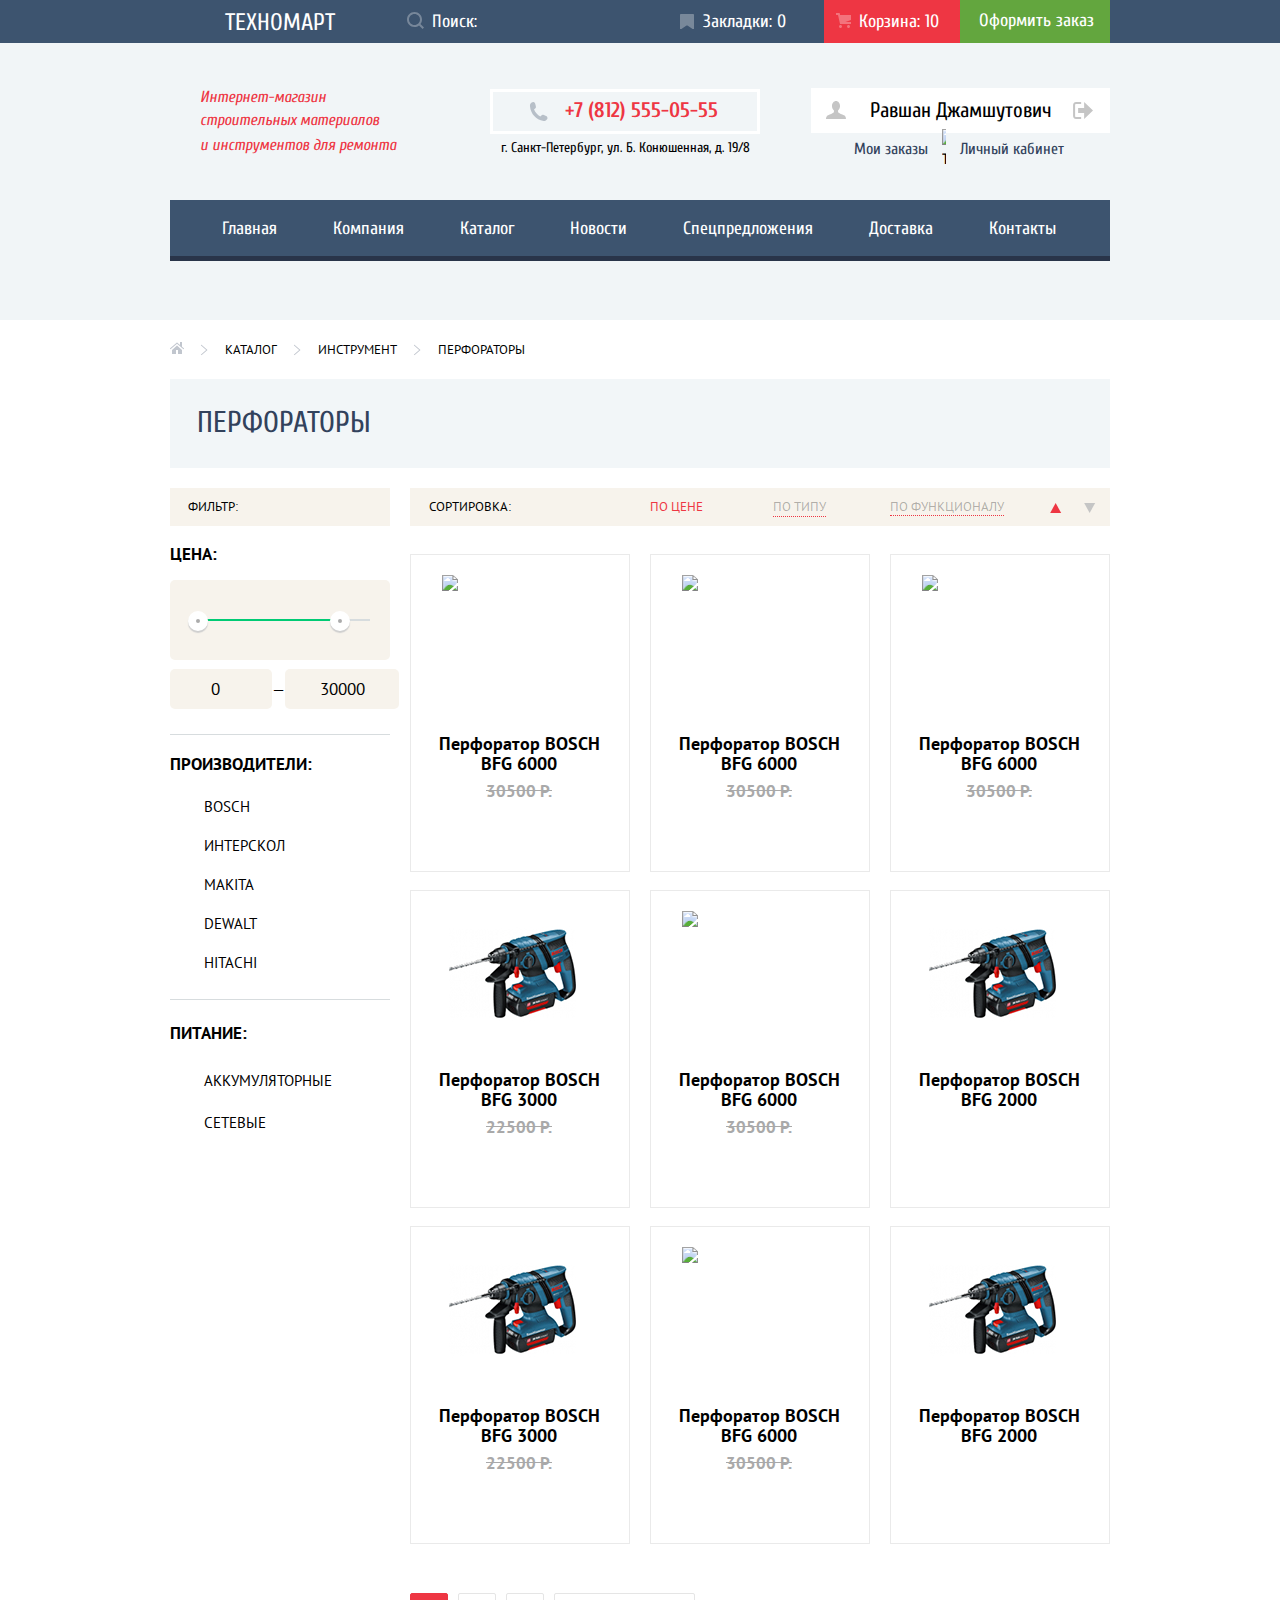
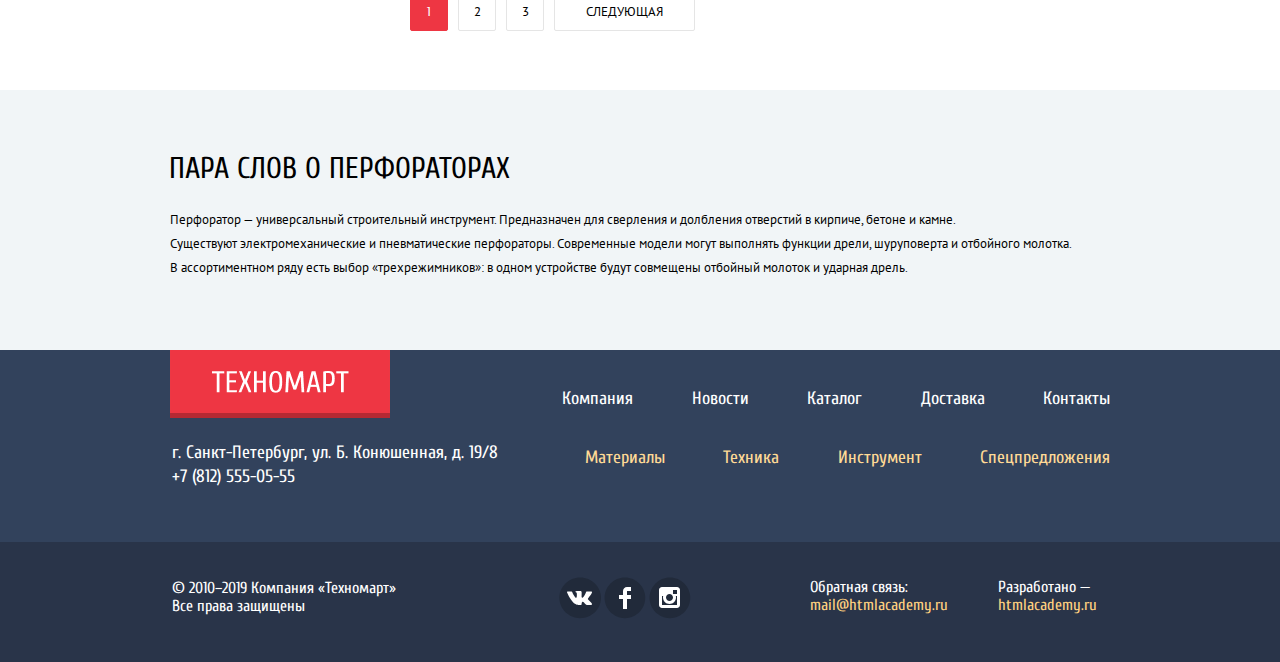
==== commit 11758651: "работа над ошибками №1" ====
--- a/catalog.html
+++ b/catalog.html
@@ -5,7 +5,7 @@
   <meta name="viewport" content="width=device-width, initial-scale=1.0">
   <link href="https://fonts.googleapis.com/css2?family=Cuprum:ital,wght@0,400;0,700;1,400;1,700&family=PT+Sans:ital,wght@0,400;0,700;1,400;1,700&display=swap" rel="stylesheet">
   <link href="css/normalize.min.css" rel="stylesheet">
-  <link  rel="stylesheet" href="css/style.min.css">
+  <link href="css/style.min.css" rel="stylesheet">
   <title>HTML Academy: Каталог</title>
 </head>
 <body class="page-body">
@@ -47,7 +47,7 @@
           <h2 class="hidden-header">Наш адрес</h2>
           <a class="header-adress-info" href="tel::+7(812)555-05-55"> +7 (812) 555-05-55</a>
           <span class="adress-info-street">г. Санкт-Петербург, ул. Б. Конюшенная, д. 19/8</span>
-          <div class="adres-info-phone-svg"> <img src="img/icon-phone.svg" width="19" height="19" alt=""></div>
+          <div class="adres-info-phone-svg"> <img src="img/icon-phone.svg" width="19" height="19" alt="картинка телефонной трубки"></div>
          </article>
         </div>
 
@@ -106,8 +106,8 @@
       
       
       
-      <div class="popular-goods-header">
-        <p>Перфораторы</p> 
+      <div class="popular-goods-header catalog-background">
+        <h2>Перфораторы</h2> 
       </div> 
 
 
@@ -201,7 +201,7 @@
 
       <ul class="catalog-goods-menu">
         <li>
-          <a href="#" class="popular-goods-item bfg-6000">
+          <a href="#" class="popular-goods-item catalog-bfg-6000">
               <h3>
                 <span class="goods-item-title">Перфоратор BOSCH BFG 6000
                 </span>
@@ -213,7 +213,7 @@
           <div class="popular-goods-item-buttons"><span class="good-item-bookmark"><button class="button-buy" type="button">Купить</button> <button class="button-bookmark" type="button">В Закладки</button></span></div>
           </li>
           <li>
-          <a href="#" class="popular-goods-item bfg-6000">
+          <a href="#" class="popular-goods-item catalog-bfg-6000">
               <h3>
                 <span class="goods-item-title">Перфоратор BOSCH BFG 6000
                 </span>
@@ -225,7 +225,7 @@
           <div class="popular-goods-item-buttons"><span class="good-item-bookmark"><button class="button-buy" type="button">Купить</button> <button class="button-bookmark" type="button">В Закладки</button></span></div>
         </li>
         <li>
-          <a href="#" class="popular-goods-item bfg-6000 new">
+          <a href="#" class="popular-goods-item catalog-bfg-6000 new">
               <h3>
                 <span class="goods-item-title">Перфоратор BOSCH BFG 6000
                 </span>
@@ -237,7 +237,7 @@
           <div class="popular-goods-item-buttons"><span class="good-item-bookmark"><button class="button-buy" type="button">Купить</button> <button class="button-bookmark" type="button">В Закладки</button></span></div>
         </li>
         <li>  
-          <a href="#" class="popular-goods-item bfg-2000-3000 new">
+          <a href="#" class="popular-goods-item catalog-bfg-2000-3000 new">
               <h3>
                 <span class="goods-item-title">Перфоратор BOSCH BFG 3000
                 </span>
@@ -249,7 +249,7 @@
           <div class="popular-goods-item-buttons"><span class="good-item-bookmark"><button class="button-buy" type="button">Купить</button> <button class="button-bookmark" type="button">В Закладки</button></span></div>
         </li>  
         <li>
-          <a href="#" class="popular-goods-item bfg-6000">
+          <a href="#" class="popular-goods-item catalog-bfg-6000">
               <h3>
                 <span class="goods-item-title">Перфоратор BOSCH BFG 6000
                 </span>
@@ -261,7 +261,7 @@
           <div class="popular-goods-item-buttons"><span class="good-item-bookmark"><button class="button-buy" type="button">Купить</button> <button class="button-bookmark" type="button">В Закладки</button></span></div>
         </li>
         <li>  
-          <a href="#" class="popular-goods-item bfg-2000-3000 new">
+          <a href="#" class="popular-goods-item catalog-bfg-2000-3000 new">
               <h3>
                 <span class="goods-item-title">Перфоратор BOSCH BFG 2000
                 </span>
@@ -272,7 +272,7 @@
           <div class="popular-goods-item-buttons"><span class="good-item-bookmark"><button class="button-buy" type="button">Купить</button> <button class="button-bookmark" type="button">В Закладки</button></span></div>
         </li>
         <li>  
-          <a href="#" class="popular-goods-item bfg-2000-3000 new">
+          <a href="#" class="popular-goods-item catalog-bfg-2000-3000 new">
               <h3>
                 <span class="goods-item-title">Перфоратор BOSCH BFG 3000
                 </span>
@@ -284,7 +284,7 @@
           <div class="popular-goods-item-buttons"><span class="good-item-bookmark"><button class="button-buy" type="button">Купить</button> <button class="button-bookmark" type="button">В Закладки</button></span></div>
         </li>
         <li>  
-          <a href="#" class="popular-goods-item bfg-6000">
+          <a href="#" class="popular-goods-item catalog-bfg-6000">
               <h3>
                 <span class="goods-item-title">Перфоратор BOSCH BFG 6000
                 </span>
@@ -296,7 +296,7 @@
           <div class="popular-goods-item-buttons"><span class="good-item-bookmark"><button class="button-buy" type="button">Купить</button> <button class="button-bookmark" type="button">В Закладки</button></span></div>
         </li>
         <li> 
-          <a href="#" class="popular-goods-item bfg-2000-3000 new">
+          <a href="#" class="popular-goods-item catalog-bfg-2000-3000 new">
               <h3>
                 <span class="goods-item-title">Перфоратор BOSCH BFG 2000
                 </span>
--- a/css/style.min.css
+++ b/css/style.min.css
@@ -1 +1 @@
-:root{--basic-red:#EE3643;--basic-green:#63A63E;--basic-grey:#3D546F;--basic-greylight:#C5C5C5;--basic-background:#F1F5F7;--white:#ffffff;--special-yellow:#FFBF47;--special-blue:#3BBCE3;--special-lilac:#DC91D8;--special-greenlight:#8ED78F;--special-yellowwlight:#FFD180;--success:#5FBB2D;--warning:#FFBF47;--error:#BA2732;--light-grey:#EAEAEA}body{min-width:960px;margin:0;padding:0;font-family:Cuprum,sans-serif;font-size:13px;line-height:24px}a{font-family:Cuprum,sans-serif;text-decoration:none;color:var(--white)}.header-logo:hover{background-color:#ee3643}.button-login:hover{color:var(--basic-red)}.button-login:active{color:var(--basic-greylight)}.button-login:hover svg #icon-login,.button-login:hover svg #icon-login2{fill:var(--basic-grey)}.button-login:active svg #icon-login,.button-login:active svg #icon-login2{fill:#c5c5c5}.site-nav a:hover{background-color:#293449}.site-nav a:active{color:rgba(255,255,255,.5)}.offers-button:hover{background-color:rgba(197,197,197,.3)}.offers-button:active{background-color:rgba(169,169,169,.3)}.button:hover{background:#ba2732}.button:active{background-color:var(--error)}.main-services-menu a:hover{background:#293449}.popular-goods-item:hover,.popular-manufactures-item a:hover{background:#fff;border:1px solid #eaeaea;-webkit-box-sizing:border-box;box-sizing:border-box;-webkit-filter:drop-shadow(0 4px 20px rgba(0, 0, 0, .15));filter:drop-shadow(0 4px 20px rgba(0, 0, 0, .15))}.popular-manufactures-item a:active{background:rgba(0,0,0,.0001);border:1px solid #eaeaea;-webkit-box-sizing:border-box;box-sizing:border-box;opacity:.5;-webkit-filter:drop-shadow(0 4px 20px rgba(0, 0, 0, .15));filter:drop-shadow(0 4px 20px rgba(0, 0, 0, .15))}.footer-assortment a:hover,.footer-developed a:hover,.footer-mail a:hover,.footer-nav a:hover{-webkit-text-decoration-line:underline;text-decoration-line:underline}.footer-assortment a:active,.footer-nav a:active{color:#f1f5f7;opacity:.5;-webkit-text-decoration-line:none;text-decoration-line:none}.footer-developed a:active,.footer-mail a:active{color:var(--basic-red);-webkit-text-decoration-line:none;text-decoration-line:none}img{max-width:100%;height:auto}button{color:var(--white)}.page{height:100%}.page-body{min-height:100%;display:-ms-grid;display:grid;-ms-grid-rows:-webkit-min-content 1fr -webkit-min-content;-ms-grid-rows:min-content 1fr min-content;grid-template-rows:-webkit-min-content 1fr -webkit-min-content;grid-template-rows:min-content 1fr min-content;-ms-flex-line-pack:start;align-content:start}.main-header{margin-bottom:60px;height:320px;background-color:var(--basic-background)}.catalog-main-header{margin-bottom:21px;height:320px;background-color:var(--basic-background)}.header-menu{margin-bottom:46px;min-height:42px}.header-menu-bar{background-color:var(--basic-grey)}.header-nav-wrapper{position:relative;display:-ms-grid;display:grid;-ms-grid-columns:1fr -webkit-min-content;-ms-grid-columns:1fr min-content;grid-template-columns:1fr -webkit-min-content;grid-template-columns:1fr min-content;width:940px;margin:0 auto;padding:0;margin-bottom:42px}.header-logo{position:absolute;display:block;text-align:center;padding-top:11px;background:url(../img/header-logo.png) no-repeat center;color:var(--white);font-size:24px;text-transform:uppercase;width:220px;height:47px;-webkit-box-sizing:border-box;box-sizing:border-box}.header-logo:hover{background:url(../img/header-logo-active.png) no-repeat center}.header-menu-nav{margin:0;margin:0;padding:0;font-size:18px;list-style:none;width:570px;display:-webkit-box;display:-ms-flexbox;display:flex;-ms-flex-wrap:wrap;flex-wrap:wrap;margin-left:220px;-webkit-box-sizing:border-box;box-sizing:border-box}.header-menu-nav a{position:relative;display:block;padding-bottom:9px;padding-top:10px;-webkit-box-sizing:border-box;box-sizing:border-box}.header-menu-search{position:relative}.header-menu-search input{font-family:Cuprum,sans-serif;font-size:18px;line-height:24px;width:270px;height:43px;border:none;background-color:transparent;padding-left:42px}.header-menu-search input::-webkit-input-placeholder{font-family:Cuprum,sans-serif;font-size:18px;line-height:24px;color:var(--white)}.header-menu-search input::-moz-placeholder{font-family:Cuprum,sans-serif;font-size:18px;line-height:24px;color:var(--white)}.header-menu-search input:-moz-placeholder{font-family:Cuprum,sans-serif;font-size:18px;line-height:24px;color:var(--white)}.header-menu-search input:-ms-input-placeholder{font-family:Cuprum,sans-serif;font-size:18px;line-height:24px;color:var(--white)}.header-menu-search input:focus{color:#000;background-color:#fff}.search-svg{position:absolute;top:12px;left:17px;width:17px;height:17px}.header-menu-search:hover #search-svg{fill:var(--white)}.header-menu-search input:focus+.search-svg #search-svg{fill:var(--basic-red)}.header-menu-bookmark{width:164px;padding-left:43px}.header-menu-bookmark::before{content:"";position:absolute;top:14px;left:20px;width:15px;height:15px;background-image:url(../img/icon_bookmark.svg);background-repeat:no-repeat;background-position:0 0;opacity:.3}.header-menu-cart{width:136px;padding-left:35px}.catalog-header-menu-cart{background-color:var(--basic-red)}.header-menu-cart::before{content:"";position:absolute;top:13px;left:12px;width:15px;height:15px;background-image:url(../img/icon-cart.svg);background-repeat:no-repeat;background-position:0 0;opacity:.3}.header-menu-bookmark:hover::before,.header-menu-cart:hover::before{opacity:1}.header-menu-bookmark:active::before,.header-menu-cart:active:before{opacity:.3}.header-menu-nav a:active{color:rgba(255,255,255,.5)}.header-menu-bookmark:active,.header-menu-cart:active{background-color:#161d29}.header-checkout{width:150px;display:block;text-align:center;padding-left:19px;padding-right:16px;padding-top:9px;font-size:18px;background-color:var(--basic-green);-webkit-box-sizing:border-box;box-sizing:border-box}.header-checkout:hover{background-color:var(--success)}.header-checkout:active{color:rgba(255,255,255,.5)}.header-info{font-size:21px;display:-webkit-box;display:-ms-flexbox;display:flex;-webkit-box-pack:justify;-ms-flex-pack:justify;justify-content:space-between;-webkit-box-align:start;-ms-flex-align:start;align-items:flex-start;width:940px;height:75px;margin:0 auto;padding:0 10px;margin-bottom:36px;padding-left:30px}.catalog-header-info{margin-bottom:40px}.header-info p{margin:0;padding:0;margin-top:-4px;padding-left:20px}.header-info-item{font-size:16px;line-height:23px;font-style:italic;color:var(--basic-red)}.header-info-item span{display:inline-block;margin-top:2px}.header-adress{position:relative;display:-webkit-box;display:-ms-flexbox;display:flex;-webkit-box-orient:vertical;-webkit-box-direction:normal;-ms-flex-direction:column;flex-direction:column;-webkit-box-pack:center;-ms-flex-pack:center;justify-content:center;-webkit-box-align:center;-ms-flex-align:center;align-items:center;font-size:14px;margin-left:23px}.header-adress-info{font-size:21px;line-height:30px;font-weight:700;color:var(--basic-red);border:3px solid #fff;-webkit-box-sizing:border-box;box-sizing:border-box;width:270px;height:45px;padding-left:72px;padding-top:3px}.adres-info-phone-svg{position:absolute;top:13px;left:39px}.adress-info-street{display:inline-block;margin-top:2px}.header-login{display:-webkit-box;display:-ms-flexbox;display:flex}.button-login{position:relative;display:-webkit-box;display:-ms-flexbox;display:flex;-webkit-box-align:center;-ms-flex-align:center;align-items:center;font-family:Cuprum,sans-serif;font-size:21px;line-height:21px;color:#000;border:none;background-color:var(--white);margin-right:10px;padding-right:27px;padding-left:45px;width:121px;height:45px;-webkit-box-sizing:border-box;box-sizing:border-box}.button-login-svg{position:absolute;top:14px;left:19px}.button-registration{display:-webkit-box;display:-ms-flexbox;display:flex;-webkit-box-align:center;-ms-flex-align:center;align-items:center;font-family:Cuprum,sans-serif;font-size:21px;line-height:21px;color:#000;border:none;background-color:var(--white);margin-right:10px;padding-right:24px;padding-left:24px;width:150px;height:45px;-webkit-box-sizing:border-box;box-sizing:border-box}.main-nav{background-color:var(--basic-grey);display:-ms-grid;display:grid;width:940px;min-height:60px;margin:0 auto;padding:0;-webkit-box-shadow:inset 0 -5px 0 #293449;box-shadow:inset 0 -5px 0 #293449}.site-nav{font-size:18px;min-height:60px;margin:0;padding:0;list-style:none;display:-webkit-box;display:-ms-flexbox;display:flex;-ms-flex-wrap:wrap;flex-wrap:wrap;-ms-flex-pack:distribute;justify-content:space-around;-webkit-box-align:center;-ms-flex-align:center;align-items:center;padding-left:23px;padding-right:28px}.site-nav a{display:block;padding-left:27px;padding-right:24px;padding-top:16px;padding-bottom:20px;-webkit-box-sizing:border-box;box-sizing:border-box}.special-offers-menu{display:-webkit-box;display:-ms-flexbox;display:flex;width:940px;height:409px;margin:0 auto;padding:0 10px;margin-bottom:59px}.special-offers-menu-left{display:-webkit-box;display:-ms-flexbox;display:flex;-ms-flex-wrap:wrap;flex-wrap:wrap}.special-offers-menu-right .offer-menu-item{margin-right:0}.special-offers-menu h3{font-size:24px;font-weight:700;line-height:30px;color:var(--white)}.offers-button{font-family:Cuprum,sans-serif;font-size:14px;line-height:18px;text-transform:uppercase;color:var(--white);background-color:rgba(255,255,255,.3);border:none;width:135px;height:38px;cursor:pointer}.offer-menu-item{display:-webkit-box;display:-ms-flexbox;display:flex;width:300px;height:123px;-webkit-box-sizing:border-box;box-sizing:border-box;padding-top:20px;padding-left:23px;margin-bottom:20px;margin-right:20px}.offer-menu-item h3{padding:0;margin:0;margin-bottom:14px}.offer-materials{position:relative;background-color:var(--special-yellow)}.offer-materials::after{position:absolute;left:213px;top:31px;content:"";width:44px;height:65px;background-color:transparent;background-image:url(../img/materials_logo.svg);background-repeat:no-repeat;background-position:0 0}.offer-tool{position:relative;background-color:var(--special-blue)}.offer-tool::after{content:"";position:absolute;left:194px;top:34px;content:"";width:75px;height:61px;background-color:transparent;background-image:url(../img/tool_logo.svg);background-repeat:no-repeat;background-position:0 0}.offer-technics{position:relative;background-color:var(--special-lilac)}.offer-technics::after{content:"";position:absolute;left:191px;top:31px;width:78px;height:62px;background-color:transparent;background-image:url(../img/technics_logo.svg);background-repeat:no-repeat;background-position:0 0}.offer-discounts{position:relative;background-color:var(--special-greenlight)}.offer-discounts::after{content:"";position:absolute;left:196px;top:26px;width:59px;height:72px;background-color:transparent;background-image:url(../img/discounts_logo.svg);background-repeat:no-repeat;background-position:0 0}.offer-delivery{position:relative;background-color:var(--special-yellowwlight)}.offer-delivery::after{content:"";position:absolute;left:191px;top:32px;width:78px;height:63px;background-color:transparent;background-image:url(../img/delivery_logo.svg);background-repeat:no-repeat;background-position:0 0}.slider{position:relative}.slider-list{padding:0;margin:0;list-style:none}.slider-control-left{position:absolute;left:25px;top:123px;display:block;width:22px;height:40px}.slider-control-right{position:absolute;right:21px;top:123px;display:block;width:22px;height:40px}.slide-button{position:absolute;left:24px;bottom:27px}.slide-button a{display:-webkit-box;display:-ms-flexbox;display:flex;-webkit-box-pack:center;-ms-flex-pack:center;justify-content:center;-webkit-box-align:center;-ms-flex-align:center;align-items:center}.slider-controls-circle{position:absolute;left:295px;top:220px;display:-webkit-box;display:-ms-flexbox;display:flex;-ms-flex-wrap:wrap;flex-wrap:wrap;-webkit-box-pack:justify;-ms-flex-pack:justify;justify-content:space-between;width:30px;min-height:10px}.slider-controls-circle button{padding:0;width:10px;height:10px;background-color:var(--white);border:2px solid #fff;border-radius:50%;-webkit-box-sizing:border-box;box-sizing:border-box}.slider-controls-circle .current{background-color:#ee3643}.slide-drill,.slide-perforators{display:none}.slide-current{display:block}.slide-perforators{background:url(../img/slider-background-grey.png) no-repeat,url(../img/perforators.jpg) no-repeat center;width:620px;height:266px}.slide-drill{background:url(../img/slider-background-grey.png) no-repeat,url(../img/drill.jpg) no-repeat center;width:620px;height:266px}.slider-list h2{font-size:36px;font-weight:700;line-height:36px;color:var(--white);text-transform:uppercase;padding-top:23px;padding-left:24px;margin:0;margin-bottom:5px}.slider-list p{padding:0;margin:0;font-size:18px;color:var(--white);padding-left:24px}.popular-goods-menu{display:-ms-grid;display:grid;-ms-grid-columns:220px 20px 220px 20px 220px 20px 220px;grid-template-columns:220px 220px 220px 220px;gap:20px;width:940px;margin:0 auto;padding:0 10px;margin-bottom:70px;list-style:none}.popular-goods-menu li{position:relative}.popular-goods-header{width:940px;height:89px;margin:0 auto;padding:0 auto;font-size:30px;font-weight:400;text-transform:uppercase;line-height:30px;background-color:#f9f5f0;display:-webkit-box;display:-ms-flexbox;display:flex;-webkit-box-pack:justify;-ms-flex-pack:justify;justify-content:space-between;-webkit-box-align:center;-ms-flex-align:center;align-items:center;padding-left:28px;padding-right:14px;margin-bottom:20px;-webkit-box-sizing:border-box;box-sizing:border-box}.catalog-goods-menu li:hover .popular-goods-item-buttons,.popular-goods-menu li:hover .popular-goods-item-buttons{visibility:visible}.popular-goods-item-buttons{position:absolute;top:1px;left:2px;display:-webkit-box;display:-ms-flexbox;display:flex;-webkit-box-pack:center;-ms-flex-pack:center;justify-content:center;-webkit-box-align:center;-ms-flex-align:center;align-items:center;background-color:var(--white);height:170px;width:99%;visibility:hidden}.popular-goods-header button{margin-right:2px;margin-top:-1px}.popular-goods-header .manufacturers-button{margin-right:6px}.popular-goods-item{position:relative;width:220px;height:318px;border:1px solid #eaeaea;-webkit-box-sizing:border-box;box-sizing:border-box;display:-webkit-box;display:-ms-flexbox;display:flex;-webkit-box-orient:vertical;-webkit-box-direction:normal;-ms-flex-direction:column;flex-direction:column;-webkit-box-pack:start;-ms-flex-pack:start;justify-content:start;-webkit-box-align:start;-ms-flex-align:start;align-items:start;margin:0;padding:0}.popular-goods-item h3{font-family:'PT Sans',sans-serif;font-size:18px;line-height:20px;font-weight:700;color:#000;text-align:center;vertical-align:center;margin:0;padding:0;margin-left:26px;margin-right:28px;margin-top:-7px;margin-bottom:6px}.bfg-9000 img{padding-left:16px;padding-top:6px}.bfg-2000-3000 img{margin-left:38px;margin-top:29px;padding-bottom:30px}.bfg-6000 img{margin-left:31px;margin-top:22px;padding-bottom:20px}.popular-goods-item img{-webkit-box-ordinal-group:0;-ms-flex-order:-1;order:-1;margin-bottom:14px}.popular-goods-item .goods-item-oldprice{margin-left:75px;margin-top:2px}.good-item-bookmark{display:-webkit-box;display:-ms-flexbox;display:flex;-webkit-box-orient:vertical;-webkit-box-direction:normal;-ms-flex-direction:column;flex-direction:column;-webkit-box-pack:center;-ms-flex-pack:center;justify-content:center;-ms-flex-line-pack:center;align-content:center;padding-left:59px;width:184px;height:164px;-webkit-box-ordinal-group:0;-ms-flex-order:-1;order:-1}.goods-item-oldprice{display:block;font-family:'PT Sans',sans-serif;font-size:17px;line-height:18px;font-weight:700;color:#a9a9a9;-webkit-text-decoration-line:line-through;text-decoration-line:line-through;text-transform:uppercase}.prise-button{position:absolute;left:44px;top:258px;font-family:'PT Sans',sans-serif;text-transform:uppercase;font-style:normal;font-weight:700;font-size:17px;line-height:18px;background-color:var(--white);background-image:url(../img/red-price-button.png);background-repeat:no-repeat;border:none;width:141px;height:38px;cursor:pointer}.prise-button span{margin-left:-10px;margin-top:-10px}.new{position:relative}.new::before{position:absolute;content:"";right:0;top:0;width:70px;height:70px;background-color:transparent;background-image:url(../img/new.png);background-repeat:no-repeat;background-position:0 0;z-index:1}.popular-manufacturers-menu{display:-ms-grid;display:grid;-ms-grid-columns:220px 20px 220px 20px 220px 20px 220px;grid-template-columns:220px 220px 220px 220px;-ms-grid-rows:145px 20px 145px;grid-template-rows:145px 145px;gap:20px;width:940px;margin:0 auto;padding:0 10px;margin-bottom:70px}.popular-manufacturers-menu>:nth-child(1){-ms-grid-row:1;-ms-grid-column:1}.popular-manufacturers-menu>:nth-child(2){-ms-grid-row:1;-ms-grid-column:3}.popular-manufacturers-menu>:nth-child(3){-ms-grid-row:1;-ms-grid-column:5}.popular-manufacturers-menu>:nth-child(4){-ms-grid-row:1;-ms-grid-column:7}.popular-manufacturers-menu>:nth-child(5){-ms-grid-row:3;-ms-grid-column:1}.popular-manufacturers-menu>:nth-child(6){-ms-grid-row:3;-ms-grid-column:3}.popular-manufacturers-menu>:nth-child(7){-ms-grid-row:3;-ms-grid-column:5}.popular-manufacturers-menu>:nth-child(8){-ms-grid-row:3;-ms-grid-column:7}.main-services-bar{background-color:var(--basic-background);width:100%;height:522px;margin-bottom:45px}.main-services{width:940px;margin:0 auto;padding:0 10px}.services-menu-wrapper{width:948px;height:284px;display:-webkit-box;display:-ms-flexbox;display:flex;-webkit-box-pack:justify;-ms-flex-pack:justify;justify-content:space-between}.services-menu-wrapper h3{padding:0;margin:0}.main-services-info{width:100%;margin-bottom:70px}.main-services-info h2{padding-top:64px}.main-services h2{font-weight:400;font-size:30px;line-height:30px;text-transform:uppercase}.main-services p{font-family:'PT Sans',sans-serif;font-size:13px}.main-services-menu{position:relative;font-family:Cuprum,sans-serif;font-size:21px;font-weight:700;line-height:30px;margin:0;padding:0;display:-webkit-box;display:-ms-flexbox;display:flex;-webkit-box-orient:vertical;-webkit-box-direction:normal;-ms-flex-direction:column;flex-direction:column;-webkit-box-pack:start;-ms-flex-pack:start;justify-content:start;-ms-flex-item-align:space-around;align-self:space-around;margin-right:80px;list-style:none}.main-services-menu::after{content:"";position:absolute;right:0;top:-49px;width:10px;height:279px;background-image:url(../img/service-line.svg);background-repeat:no-repeat;background-position:0 0}.main-services-menu a{width:240px;height:61px;background-color:#32425c;-webkit-box-shadow:0 1px 0 #293449,inset 0 1px 0 #405069;box-shadow:0 1px 0 #293449,inset 0 1px 0 #405069;padding-bottom:17.5px;padding-top:13.5px;padding-right:auto;padding-left:22px;display:-webkit-box;display:-ms-flexbox;display:flex;-webkit-box-sizing:border-box;box-sizing:border-box}.main-services-menu a:hover{background:#293449}.main-services-menu a:active{background-color:var(--white);color:#32425c}.main-services-menu .services-menu-current{background-color:var(--white);color:#32425c}.delivery{display:none;position:relative;width:619px;height:283px}.delivery::after{content:"";position:absolute;width:468px;height:235px;left:141px;top:20px;background-image:url(../img/delivery_car.png);background-repeat:no-repeat;background-position:0 0}.guarantee{display:none;position:relative;width:628px;height:284px}.guarantee::after{content:"";position:absolute;width:389px;height:283px;left:239px;top:0;background-image:url(../img/garant.png);background-repeat:no-repeat;background-position:0 0}.credit{display:none;position:relative;width:630px;height:285px}.credit-button{position:absolute;left:0;top:131px;font-family:Cuprum,sans-serif;font-size:14px;line-height:18px;color:var(--white);background-color:#ff5357;border:none;border-radius:5px;text-transform:uppercase;width:195px;height:38px}.credit::after{content:"";position:absolute;width:465px;height:285px;left:165px;top:0;background-image:url(../img/credit.png);background-repeat:no-repeat;background-position:0 0}.services-item-current{display:block}.main-services-item h3{font-size:30px;font-weight:400;line-height:30px;color:#32425c;text-transform:uppercase;margin-left:-10px;margin-top:-2px}.main-services-item p{margin-left:-10px;margin-top:28px}.credit-button:hover{background-color:#ca2c37}.credit-button:active{background-color:var(--error)}.main-info-wrapper{width:940px;margin:0 auto;padding:0 10px;display:-webkit-box;display:-ms-flexbox;display:flex;-webkit-box-pack:justify;-ms-flex-pack:justify;justify-content:space-between;margin-bottom:70px}.main-info{width:460px}.main-contacts{width:300px}.main-info h2{font-size:30px;font-weight:400;text-transform:uppercase;line-height:30px}.main-info p{font-family:'PT Sans',sans-serif;font-size:13px}.paragraf-info-wrapper{margin-top:25px}.main-info-menu{position:relative;font-size:18px;line-height:24px;margin:0;padding:0;margin-top:-10px;margin-bottom:19px;list-style:none}.main-info-menu li{position:relative;padding-left:37px;margin-bottom:12px}.main-info-menu li::before{content:"";position:absolute;left:0;top:10px;width:25px;height:2px;background-color:var(--basic-red)}.main-contacts h2{font-size:30px;font-weight:400;text-transform:uppercase;line-height:30px}.main-contacts p{font-family:'PT Sans',sans-serif;font-size:13px;margin-bottom:32px}.main-contacts img{margin-bottom:16px}.footer-nav-wrapper{background-color:#32425c}.footer-section-nav{font-size:18px;color:var(--white);width:940px;margin:0 auto;padding:0 10px;display:-ms-grid;display:grid;-ms-grid-columns:390px 550px;grid-template-columns:390px 550px;-ms-grid-rows:61px auto;grid-template-rows:61px auto;padding-bottom:35px}.footer-section-nav>:nth-child(1){-ms-grid-row:1;-ms-grid-column:1}.footer-section-nav>:nth-child(2){-ms-grid-row:1;-ms-grid-column:2}.footer-section-nav>:nth-child(3){-ms-grid-row:2;-ms-grid-column:1}.footer-section-nav>:nth-child(4){-ms-grid-row:2;-ms-grid-column:2}.footer-nav-menu{margin:0;padding:0;font-family:Cuprum,sans-serif;font-size:18px;line-height:24px;font-weight:400;color:#f3f7f9;display:-webkit-box;display:-ms-flexbox;display:flex;-ms-flex-wrap:wrap;flex-wrap:wrap;-webkit-box-pack:justify;-ms-flex-pack:justify;justify-content:space-between;-webkit-box-align:start;-ms-flex-align:start;align-items:flex-start;padding-top:37px;padding-left:2px;list-style:none}.footer-adress{margin-top:12px;margin-left:3px}.footer-assortment-menu{margin:0;padding:0;display:-webkit-box;display:-ms-flexbox;display:flex;-webkit-box-pack:justify;-ms-flex-pack:justify;justify-content:space-between;-webkit-box-align:start;-ms-flex-align:start;align-items:flex-start;padding-top:35px;padding-left:25px;list-style:none}.footer-section-nav a{font-size:18px}.footer-assortment a{color:#ffda96}.footer-social-wrapper{background-color:#293449;min-height:120px}.footer-social{font-size:16px;line-height:18px;color:var(--white);width:940px;margin:0 auto;padding:0;display:-ms-grid;display:grid;-ms-grid-columns:-webkit-max-content 50px 1fr 50px -webkit-min-content 50px -webkit-min-content;-ms-grid-columns:max-content 50px 1fr 50px min-content 50px min-content;grid-template-columns:-webkit-max-content 1fr -webkit-min-content -webkit-min-content;grid-template-columns:max-content 1fr min-content min-content;gap:50px;padding-top:20px;padding-right:13px;-webkit-box-sizing:border-box;box-sizing:border-box}.footer-social-menu{display:-ms-grid;display:grid;-ms-grid-columns:44px 1px 44px 1px 44px;grid-template-columns:repeat(3,44px);-ms-grid-column-align:center;justify-self:center;gap:1px;list-style:none;margin-left:3px;margin-top:13px}.footer-social a{font-size:16px;line-height:18px;color:#ffd180}.hidden-header{position:absolute;width:1px;height:1px;margin:-1px;border:0;padding:0;white-space:nowrap;-webkit-clip-path:inset(100%);clip-path:inset(100%);clip:rect(0 0 0 0);overflow:hidden}.button{font-family:Cuprum,sans-serif;font-size:14px;line-height:18px;text-transform:uppercase;color:var(--white);background-color:var(--basic-red);width:192px;height:38px;border:none}.button-contacts{width:300px}.button-info{width:220px}.button:hover{background:#ca2c37}.footer-social-menu a svg:hover #fb,.footer-social-menu a svg:hover #insta,.footer-social-menu a svg:hover #vk{fill:var(--basic-red)}.footer-social-menu a svg:active #fb,.footer-social-menu a svg:active #insta,.footer-social-menu a svg:active #vk{fill:var(--basic-red)}.catalog-info-item-wrapper{padding-top:5px}.catalog-header-adress{margin-top:4px;margin-left:20px}.header-login-name:active{color:var(--basic-greylight);background:rgba(0,0,0,.0001)}.header-login-name:hover svg #icon-login,.header-login-name:hover svg #icon-login2,.header-login-name:hover svg #icon-user{fill:var(--basic-grey)}.header-login-name:active svg #icon-login,.header-login-name:active svg #icon-login2,.header-login-name:active svg #icon-user{fill:var(--basic-greylight)}.header-login-link{font-family:Cuprum,sans-serif;font-size:16px;line-height:18px;color:#32425c}.header-login-link:hover{color:var(--basic-red)}.header-login-link:active{color:var(--basic-greylight);background:rgba(0,0,0,.0001)}.header-catalog-login{position:relative;width:299px;height:70px;margin-right:10px;margin-top:3px}.catalog-login-avatar-svg{position:absolute;top:13px;left:15px}.catalog-login-svg{position:absolute;top:14px;right:17px}.header-login-name{display:-webkit-box;display:-ms-flexbox;display:flex;-webkit-box-pack:center;-ms-flex-pack:center;justify-content:center;-webkit-box-align:center;-ms-flex-align:center;align-items:center;width:299px;height:45px;background-color:var(--white);font-family:Cuprum,sans-serif;font-size:21px;line-height:21px;color:#000;-webkit-box-sizing:border-box;box-sizing:border-box}.catalog-custom-nav{width:210px;height:18px;display:-webkit-box;display:-ms-flexbox;display:flex;-webkit-box-pack:justify;-ms-flex-pack:justify;justify-content:space-between;-webkit-box-align:center;-ms-flex-align:center;align-items:center;margin-top:7px;margin-left:43px}.main-catalog-menu{font-family:'PT Sans',sans-serif;font-style:13px;line-height:18px;text-transform:uppercase;list-style:none}.main-catalog-menu a{font-family:'PT Sans',sans-serif;font-style:13px;line-height:18px;text-transform:uppercase;color:#000}.menu-list-items a{font-family:'PT Sans',sans-serif;font-size:13px;line-height:18px;color:#000}.perforators-info-wrapper{background-color:var(--basic-background)}.catalog-perforators-info{width:940px;height:261px;margin:0 auto;padding:0;display:-webkit-box;display:-ms-flexbox;display:flex;-webkit-box-orient:vertical;-webkit-box-direction:normal;-ms-flex-direction:column;flex-direction:column;-webkit-box-pack:center;-ms-flex-pack:center;justify-content:center;-webkit-box-align:start;-ms-flex-align:start;align-items:flex-start}.catalog-perforators-info h2{margin:0;padding:0;font-size:30px;line-height:30px;font-weight:400;text-transform:uppercase;margin-top:5px;margin-bottom:10px}.catalog-perforators-info p{font-family:'PT Sans',sans-serif;font-size:13px}.good-item-bookmark{margin-left:-21px;margin-top:10px;margin-bottom:20px}.button-buy{position:relative;font-family:Cuprum,sans-serif;font-size:14px;line-height:18px;text-transform:uppercase;font-weight:400;background-color:var(--basic-green);border:none;width:135px;height:38px;padding-left:23px;margin-bottom:10px;cursor:pointer}.button-buy::before{content:"";position:absolute;top:10px;left:30px;width:15px;height:15px;background-image:url(../img/icon-cart-grey.svg);background-repeat:no-repeat;background-position:0 0}.button-buy:hover{background:#5fbb2d}.button-buy:active{background:#518534}.button-bookmark{font-family:Cuprum,sans-serif;font-size:14px;line-height:18px;text-transform:uppercase;color:#32425c;background-color:var(--white);border:3px solid #63a63e;-webkit-box-sizing:border-box;box-sizing:border-box;width:135px;height:38px;cursor:pointer}.button-bookmark:hover{border:3px solid #32425c}.button-bookmark:active{color:#32425c;border:3px solid #32425c;-webkit-box-sizing:border-box;box-sizing:border-box;border-radius:2px}.catalog-menu-items{display:-webkit-box;display:-ms-flexbox;display:flex;-ms-flex-wrap:wrap;flex-wrap:wrap;-webkit-box-pack:start;-ms-flex-pack:start;justify-content:start;width:940px;padding:0;margin:0 auto;margin-bottom:20px;list-style:none}.catalog-menu-items li{position:relative;padding-right:41px}.catalog-menu-items li:not(:nth-last-child(1))::after{content:"";position:absolute;right:17px;top:3px;width:8px;height:12px;background-image:url(../img/icon-right-small.svg)}.catalog-menu-list{width:940px;margin:0 auto;padding:0;margin-bottom:59px}.menu-list-items{display:-webkit-box;display:-ms-flexbox;display:flex;margin:0;padding:0;padding-left:240px;cursor:pointer;list-style:none}.menu-list-items li{display:-webkit-box;display:-ms-flexbox;display:flex;-webkit-box-pack:center;-ms-flex-pack:center;justify-content:center;-webkit-box-align:center;-ms-flex-align:center;align-items:center;height:38px;min-width:38px;margin-right:10px;border:1px solid #e5e5e5;-webkit-box-sizing:border-box;box-sizing:border-box;border-radius:2px;text-align:center;text-transform:uppercase}.menu-list-items li:nth-last-child(1){padding-left:31px;padding-right:31px}.menu-list-items li:hover{border:1px solid #c5c5c5;-webkit-box-sizing:border-box;box-sizing:border-box;border-radius:2px}.menu-list-items li:active{border:1px solid #ee3643;-webkit-box-sizing:border-box;box-sizing:border-box;border-radius:2px}.menu-list-items .menu-list-items-checked{border:1px solid #ee3643;-webkit-box-sizing:border-box;box-sizing:border-box;border-radius:2px;background-color:var(--basic-red);color:var(--white)}.filter-item-manufacturers{margin:0;padding:0;border:none;border-bottom:1px solid #d7dcde;width:220px;margin-bottom:19px}.filter-item-manufacturers ul{list-style:none}.filter-item-manufacturers legend{display:inline-block;font-family:"PT Sans",sans-serif;font-size:17px;font-weight:700;line-height:30px;text-align:left;vertical-align:center;text-transform:uppercase}.filter-item-manufacturers label{font-family:"PT Sans",sans-serif;font-size:15px;line-height:19px;text-align:left;vertical-align:center;text-transform:uppercase;margin-left:-6px;margin-top:18px}.filter-item-power{margin:0;padding:0;border:none;width:220px}.filter-item-power ul{list-style:none}.filter-item-power legend{font-family:"PT Sans",sans-serif;font-size:17px;font-weight:700;line-height:30px;text-align:left;vertical-align:center;text-transform:uppercase}.filter-item-power label{font-family:"PT Sans",sans-serif;font-size:15px;line-height:19px;text-align:left;vertical-align:center;text-transform:uppercase;margin-top:23px;margin-left:-6px}.filter-checkbox{margin-bottom:20px}.filter-item-manufacturers .filter-checkbox:nth-last-child(1){margin-bottom:27px}.filter-radio{margin-bottom:22px}.filter-item-power .filter-radio:nth-last-child(1){margin-bottom:37px}.filter-option label{position:relative;display:block;cursor:pointer;-webkit-user-select:none;-moz-user-select:none;-ms-user-select:none;user-select:none}.filter-input-checkbox+label::before{content:"";position:absolute;top:-2px;left:-35px;width:23px;height:23px;background-image:url(../img/checkbox-manufacturers.svg);background-color:transparent;background-repeat:no-repeat}.filter-input-checkbox:checked+label::before{content:"";position:absolute;top:-2px;left:-35px;width:27px;height:23px;background-image:url(../img/checkbox-manufacturers-on.svg);background-color:transparent;background-repeat:no-repeat}.filter-input-radio+label::before{content:"";position:absolute;top:-2px;left:-35px;width:25px;height:26px;background-color:transparent;background-image:url(../img/radio-off.svg);background-repeat:no-repeat}.filter-input-radio:checked+label::before{content:"";position:absolute;top:-2px;left:-35px;width:25px;height:26px;background-color:transparent;background-image:url(../img/radio-on.svg);background-repeat:no-repeat}.filter-button{display:block;border:none;background:url(../img/filter-button.png) no-repeat;width:220px;height:38px}.filter-item-price{margin:0;padding:0;border:none;padding-bottom:25px;margin-bottom:13px;width:220px;border-bottom:1px solid #d7dcde}.range-filter{width:220px;margin-top:11px}.filter-item-price legend{font-family:"PT Sans",sans-serif;font-size:17px;font-weight:700;line-height:30px;text-align:left;vertical-align:center;text-transform:uppercase}.range-controls{position:relative;height:41px;background-color:#f1f1f1;padding-top:39px;padding-left:20px;padding-right:20px;border-radius:5px;margin-bottom:9px}.range-controls .scale{height:2px;background:#d7dcde}.range-controls .bar{width:80%;height:2px;background:#00ca74}.range-controls .toggle{position:absolute;top:31px;left:0;width:4px;height:4px;padding:0;border:8px solid #fff;background-color:#ababab;border-radius:50%;-webkit-box-shadow:0 2px 1px 0 #cfcfcf;box-shadow:0 2px 1px 0 #cfcfcf;cursor:pointer}.range-controls .toggle-min{left:18px}.range-controls .toggle-max{left:160px}.price-controls{display:-webkit-box;display:-ms-flexbox;display:flex;width:220px;-webkit-box-pack:start;-ms-flex-pack:start;justify-content:start;-webkit-box-align:center;-ms-flex-align:center;align-items:center}.price-controls input{width:95px;height:38px;border:none;border-radius:5px;background:#f1f1f1;font-family:'PT Sans',sans-serif;font-size:17px;line-height:18px;text-align:center;vertical-align:center;color:#000}.min-price input{padding-left:5px}.max-price input{padding-left:17px}.price-controls span{font-family:'PT Sans',sans-serif;font-size:16px;line-height:18px;text-align:center;font-style:regular;width:30px;height:18px;background-color:var(--white)}.price-controls input::-webkit-input-placeholder{font-family:'PT Sans',sans-serif;font-size:17px;line-height:18px;color:#000}.price-controls input::-moz-placeholder{font-family:'PT Sans',sans-serif;font-size:17px;line-height:18px;color:#000}.price-controls input:-moz-placeholder{font-family:'PT Sans',sans-serif;font-size:17px;line-height:18px;color:#000}.price-controls input:-ms-input-placeholder{font-family:'PT Sans',sans-serif;font-size:17px;line-height:18px;color:#000}.catalog-filter-title{width:220px;height:38px;background-color:#f7f3ec;display:-webkit-box;display:-ms-flexbox;display:flex;-webkit-box-pack:left;-ms-flex-pack:left;justify-content:left;-ms-flex-line-pack:center;align-content:center;margin-bottom:14px}.catalog-filter-title h3{margin-top:10px;margin-left:18px;padding:0;font-family:'PT Sans',sans-serif;font-size:13px;line-height:18px;text-align:left;vertical-align:center;text-transform:uppercase;font-weight:400}.catalog-sorting h3{margin-top:10px;margin-left:19px;padding:0;font-family:'PT Sans',sans-serif;font-size:13px;line-height:18px;text-transform:uppercase;font-weight:400}.catalog-sorting-menu a{font-family:'PT Sans',sans-serif;font-size:13px;line-height:18px;text-transform:uppercase;color:rgba(0,0,0,.3);border-bottom:1px dotted #ee3643}.catalog-sorting-type{display:inline-block;margin-left:5px}.catalog-sorting-menu .catalog-sorting-checked{color:#ee3643;border:none}.catalog-sorting-menu a:hover{color:#000;border-bottom:1px solid #ee3643}.catalog-sorting-menu a:active{color:var(--basic-red);border:none}.catalog-sorting-menu{margin:0;padding:0;display:-webkit-box;display:-ms-flexbox;display:flex;-ms-flex-wrap:wrap;flex-wrap:wrap;-webkit-box-pack:justify;-ms-flex-pack:justify;justify-content:space-between;-ms-flex-line-pack:center;align-content:center;width:354px;list-style:none;padding-top:8px;padding-bottom:8px;margin-left:139px}.sorting-controls{display:-webkit-box;display:-ms-flexbox;display:flex;-webkit-box-pack:justify;-ms-flex-pack:justify;justify-content:space-between;-ms-flex-line-pack:center;align-content:center;width:106px;height:38px;padding-left:46px;padding-right:14px;padding-top:9px;-webkit-box-sizing:border-box;box-sizing:border-box}.sorting-controls a svg:hover #sorting-controls-svg,.sorting-controls a svg:hover #sorting-controls-svg1{fill:#000}.sorting-controls a svg:active #sorting-controls-svg,.sorting-controls a svg:active #sorting-controls-svg1{fill:var(--basic-red)}.sorting-controls .sorting-controls-checked{fill:var(--basic-red)}.catalog-sorting{display:-webkit-box;display:-ms-flexbox;display:flex;-webkit-box-pack:justify;-ms-flex-pack:justify;justify-content:space-between;-ms-flex-line-pack:center;align-content:center;width:700px;height:38px;background-color:#f7f3ec;-ms-grid-column:2;-ms-grid-column-span:1;grid-column:2/3}.catalog-filters{width:220px;-ms-grid-column:1;-ms-grid-column-span:1;grid-column:1/2;grid-row:1/-2}.catalog-goods-menu{margin:0;padding:0;list-style:none;display:-ms-grid;display:grid;-ms-grid-columns:220px 20px 220px 20px 220px;grid-template-columns:220px 220px 220px;-ms-grid-rows:318px 18px 318px 18px 318px;grid-template-rows:318px 318px 318px;-webkit-column-gap:20px;-moz-column-gap:20px;column-gap:20px;row-gap:18px;margin-bottom:29px;-ms-grid-column:2;-ms-grid-column-span:1;grid-column:2/3;grid-row:2/-1}.catalog-goods-menu>:nth-child(1){-ms-grid-row:1;-ms-grid-column:1}.catalog-goods-menu>:nth-child(2){-ms-grid-row:1;-ms-grid-column:3}.catalog-goods-menu>:nth-child(3){-ms-grid-row:1;-ms-grid-column:5}.catalog-goods-menu>:nth-child(4){-ms-grid-row:3;-ms-grid-column:1}.catalog-goods-menu>:nth-child(5){-ms-grid-row:3;-ms-grid-column:3}.catalog-goods-menu>:nth-child(6){-ms-grid-row:3;-ms-grid-column:5}.catalog-goods-menu>:nth-child(7){-ms-grid-row:5;-ms-grid-column:1}.catalog-goods-menu>:nth-child(8){-ms-grid-row:5;-ms-grid-column:3}.catalog-goods-menu>:nth-child(9){-ms-grid-row:5;-ms-grid-column:5}.catalog-goods-menu li{position:relative}.filters-goods-wrapper{width:940px;margin:0 auto;padding:0;display:-ms-grid;display:grid;-ms-grid-columns:220px 20px 700px;grid-template-columns:220px 700px;-ms-grid-rows:38px 28px 654px 28px auto;grid-template-rows:38px 654px auto;-webkit-column-gap:20px;-moz-column-gap:20px;column-gap:20px;row-gap:28px;margin-bottom:20px}.filters-goods-wrapper>:nth-child(1){-ms-grid-row:1;-ms-grid-column:1}.filters-goods-wrapper>:nth-child(2){-ms-grid-row:1;-ms-grid-column:3}.filters-goods-wrapper>:nth-child(3){-ms-grid-row:3;-ms-grid-column:1}.filters-goods-wrapper>:nth-child(4){-ms-grid-row:3;-ms-grid-column:3}.filters-goods-wrapper>:nth-child(5){-ms-grid-row:5;-ms-grid-column:1}.filters-goods-wrapper>:nth-child(6){-ms-grid-row:5;-ms-grid-column:3}.modal-close{position:absolute;right:10px;top:14px;width:21px;height:21px;border:none;background-color:transparent;background-image:url(../img/icon-close.svg);cursor:pointer}.modal-login{width:620px;height:430px;-webkit-box-sizing:border-box;box-sizing:border-box}.modal-login-inner{height:318px;padding-left:81px;padding-top:39px;-webkit-box-sizing:border-box;box-sizing:border-box}.login-button-inner{position:relative;height:112px;background-color:#f4f4f4;-webkit-box-sizing:border-box;box-sizing:border-box}.modal-login-list{display:-ms-grid;display:grid;-ms-grid-columns:220px 20px 220px;grid-template-columns:220px 220px;-ms-grid-rows:73px 13px 1fr;grid-template-rows:73px 1fr;-webkit-column-gap:20px;-moz-column-gap:20px;column-gap:20px;row-gap:13px;-webkit-box-pack:start;-ms-flex-pack:start;justify-content:start;border:none}.modal-login-list>:nth-child(1){-ms-grid-row:1;-ms-grid-column:1}.modal-login-list>:nth-child(2){-ms-grid-row:1;-ms-grid-column:3}.modal-login-list>:nth-child(3){-ms-grid-row:3;-ms-grid-column:1}.modal-login-list>:nth-child(4){-ms-grid-row:3;-ms-grid-column:3}.modal-login-list label{font-size:18px;line-height:24px;margin-bottom:11px}.modal-login-list input{font-family:"PT Sans",sans-serif;font-size:13px;line-height:24px;padding-left:12px;padding-top:7px;padding-right:10px;padding-bottom:7px;width:220px;height:38px;-webkit-box-sizing:border-box;box-sizing:border-box;border:2px solid #c5c5c5}.modal-login-list textarea{font-family:"PT Sans",sans-serif;font-size:13px;line-height:24px;color:#a9a9a9;padding-left:12px;padding-top:6px;width:460px;height:114px;-webkit-box-sizing:border-box;box-sizing:border-box;border:2px solid #c5c5c5;margin-top:11px}.login-email,.login-name{display:-webkit-box;display:-ms-flexbox;display:flex;-webkit-box-orient:vertical;-webkit-box-direction:normal;-ms-flex-direction:column;flex-direction:column}.login-button{position:absolute;top:37px;left:80px;width:460px;height:38px;border:none;background-color:var(--basic-red);font-size:14px;line-height:18px;text-transform:uppercase;color:var(--white)}.modal-map{display:block;width:943px;height:449px}.modal-map img{display:block;margin:0;padding:0}.modal-cart{width:620px;height:282px;-webkit-box-sizing:border-box;box-sizing:border-box}.added-cart-inner h3{font-size:24px;line-height:30px}.added-cart-inner h3::after{content:"";position:absolute;top:47px;left:81px;width:66px;height:66px;background-image:url(../img/icon-mark.svg);background-repeat:no-repeat;background-position:0 0}.added-cart-inner{position:relative;display:-webkit-box;display:-ms-flexbox;display:flex;-webkit-box-align:center;-ms-flex-align:center;align-items:center;-webkit-box-pack:center;-ms-flex-pack:center;justify-content:center;height:163px;-webkit-box-sizing:border-box;box-sizing:border-box}.buttons-cart-inner{display:-webkit-box;display:-ms-flexbox;display:flex;-webkit-box-pack:center;-ms-flex-pack:center;justify-content:center;-webkit-box-align:center;-ms-flex-align:center;align-items:center;height:112px;background-color:#f1f1f1}.button-cart-checkout{display:-webkit-box;display:-ms-flexbox;display:flex;-webkit-box-pack:center;-ms-flex-pack:center;justify-content:center;-webkit-box-align:center;-ms-flex-align:center;align-items:center;font-size:14px;line-height:18px;text-transform:uppercase;width:192px;height:38px;background-color:var(--basic-red);border:none;margin-right:10px}.button-cart-continue{display:-webkit-box;display:-ms-flexbox;display:flex;-webkit-box-pack:center;-ms-flex-pack:center;justify-content:center;-webkit-box-align:center;-ms-flex-align:center;align-items:center;font-size:14px;line-height:18px;text-transform:uppercase;color:#000;width:192px;height:38px;background-color:var(--white);border:none}.modal{position:fixed;top:0;right:0;bottom:0;left:0;margin:auto;background-color:var(--white);-webkit-box-shadow:0 4px 20px rgba(0 ,0,0,.15);box-shadow:0 4px 20px rgba(0 ,0,0,.15);border-top:7px solid var(--basic-red);display:none}.modal-show{display:block;-webkit-animation:bounce .6s;animation:bounce .6s;z-index:2}.modal-error{-webkit-animation:shake .6s;animation:shake .6s}@-webkit-keyframes bounce{0%{-webkit-transform:translateY(-2000px);transform:translateY(-2000px)}70%{-webkit-transform:translateY(30px);transform:translateY(30px)}90%{-webkit-transform:translateY(-10px);transform:translateY(-10px)}100%{-webkit-transform:translateY(0);transform:translateY(0)}}@keyframes bounce{0%{-webkit-transform:translateY(-2000px);transform:translateY(-2000px)}70%{-webkit-transform:translateY(30px);transform:translateY(30px)}90%{-webkit-transform:translateY(-10px);transform:translateY(-10px)}100%{-webkit-transform:translateY(0);transform:translateY(0)}}@-webkit-keyframes shake{0%,100%{-webkit-transform:translateX(0);transform:translateX(0)}10%,30%,50%,70%,90%{-webkit-transform:translateX(-10px);transform:translateX(-10px)}20%,40%,60%,80%{-webkit-transform:translateX(10px);transform:translateX(10px)}}@keyframes shake{0%,100%{-webkit-transform:translateX(0);transform:translateX(0)}10%,30%,50%,70%,90%{-webkit-transform:translateX(-10px);transform:translateX(-10px)}20%,40%,60%,80%{-webkit-transform:translateX(10px);transform:translateX(10px)}}+@-webkit-keyframes bounce{0%{-webkit-transform:translateY(-2000px);transform:translateY(-2000px)}70%{-webkit-transform:translateY(30px);transform:translateY(30px)}90%{-webkit-transform:translateY(-10px);transform:translateY(-10px)}to{-webkit-transform:translateY(0);transform:translateY(0)}}@keyframes bounce{0%{-webkit-transform:translateY(-2000px);transform:translateY(-2000px)}70%{-webkit-transform:translateY(30px);transform:translateY(30px)}90%{-webkit-transform:translateY(-10px);transform:translateY(-10px)}to{-webkit-transform:translateY(0);transform:translateY(0)}}@-webkit-keyframes shake{0%,to{-webkit-transform:translateX(0);transform:translateX(0)}10%,30%,50%,70%,90%{-webkit-transform:translateX(-10px);transform:translateX(-10px)}20%,40%,60%,80%{-webkit-transform:translateX(10px);transform:translateX(10px)}}@keyframes shake{0%,to{-webkit-transform:translateX(0);transform:translateX(0)}10%,30%,50%,70%,90%{-webkit-transform:translateX(-10px);transform:translateX(-10px)}20%,40%,60%,80%{-webkit-transform:translateX(10px);transform:translateX(10px)}}:root{--basic-red: #EE3643;--basic-green:#63A63E;--basic-grey: #3D546F;--basic-greylight:#C5C5C5;--basic-background: #F1F5F7;--white:#ffffff;--special-yellow:#FFBF47;--special-blue:#3BBCE3;--special-lilac:#DC91D8;--special-greenlight:#8ED78F;--special-yellowwlight:#FFD180;--success:#5FBB2D;--warning:#FFBF47;--error:#BA2732;--light-grey:#EAEAEA}body{min-width:960px;margin:0;padding:0;font-size:13px;line-height:24px}.header-menu-search input,a,body{font-family:'Cuprum',sans-serif}a{text-decoration:none}.header-logo:hover{background-color:#ee3643}.button-login:hover{color:var(--basic-red)}.button-login:active{color:var(--basic-greylight)}.button-login:hover svg #icon-login,.button-login:hover svg #icon-login2{fill:var(--basic-grey)}.button-login:active svg #icon-login,.button-login:active svg #icon-login2{fill:#c5c5c5}.site-nav a:hover{background-color:#293449}.site-nav a:active{color:rgba(255,255,255,.5)}.offers-button:hover{background-color:rgba(197,197,197,.3)}.offers-button:active{background-color:rgba(169,169,169,.3)}.button:hover{background:#ba2732}.button:active{background-color:var(--error)}.popular-goods-item:hover,.popular-manufactures-item a:active,.popular-manufactures-item a:hover{border:1px solid #eaeaea;-webkit-box-sizing:border-box;box-sizing:border-box;-webkit-filter:drop-shadow(0 4px 20px rgba(0,0,0,.15));filter:drop-shadow(0 4px 20px rgba(0,0,0,.15))}.popular-manufactures-item a:active{background:rgba(0,0,0,.0001);opacity:.5}.footer-assortment a:hover,.footer-developed a:hover,.footer-mail a:hover,.footer-nav a:hover{-webkit-text-decoration-line:underline;text-decoration-line:underline}.footer-assortment a:active,.footer-nav a:active{color:#f1f5f7;opacity:.5;-webkit-text-decoration-line:none;text-decoration-line:none}.footer-developed a:active,.footer-mail a:active{color:var(--basic-red);-webkit-text-decoration-line:none;text-decoration-line:none}img{max-width:100%;height:auto}a,button{color:var(--white)}.page{height:100%}.page-body{min-height:100%;display:-ms-grid;display:grid;-ms-grid-rows:-webkit-min-content 1fr -webkit-min-content;-ms-grid-rows:min-content 1fr min-content;grid-template-rows:-webkit-min-content 1fr -webkit-min-content;grid-template-rows:min-content 1fr min-content;-ms-flex-line-pack:start;align-content:start}.catalog-main-header,.main-header{margin-bottom:60px;height:320px;background-color:var(--basic-background)}.catalog-main-header{margin-bottom:21px}.header-menu{margin-bottom:46px;min-height:42px}.header-menu-bar{background-color:var(--basic-grey)}.header-nav-wrapper{position:relative;display:-ms-grid;display:grid;-ms-grid-columns:1fr -webkit-min-content;-ms-grid-columns:1fr min-content;grid-template-columns:1fr -webkit-min-content;grid-template-columns:1fr min-content;width:940px;padding:0;margin:0 auto 42px}.header-logo{position:absolute;display:block;text-align:center;padding-top:11px;background:url(../img/header-logo.png) no-repeat center;color:var(--white);font-size:24px;text-transform:uppercase;width:220px;height:47px}.header-logo:hover{background:url(../img/header-logo-active.png) no-repeat center}.header-logo,.header-menu-nav,.header-menu-nav a{-webkit-box-sizing:border-box;box-sizing:border-box}.header-menu-nav{padding:0;font-size:18px;list-style:none;width:570px;display:-webkit-box;display:-ms-flexbox;display:flex;-ms-flex-wrap:wrap;flex-wrap:wrap;margin:0 0 0 220px}.header-menu-nav a{position:relative;display:block;padding-bottom:9px;padding-top:10px}.header-menu-search{position:relative}.header-menu-search input{font-size:18px;line-height:24px;width:270px;height:43px;border:0;background-color:transparent;padding-left:42px}.header-menu-search input::-webkit-input-placeholder{font-family:'Cuprum',sans-serif;font-size:18px;line-height:24px;color:var(--white)}.header-menu-search input::-moz-placeholder{font-family:'Cuprum',sans-serif;font-size:18px;line-height:24px;color:var(--white)}.header-menu-search input:-moz-placeholder{font-family:'Cuprum',sans-serif;font-size:18px;line-height:24px;color:var(--white)}.header-menu-search input:-ms-input-placeholder{font-family:'Cuprum',sans-serif;font-size:18px;line-height:24px;color:var(--white)}.header-menu-search input:focus{color:#000;background-color:#fff}.search-svg{position:absolute;top:12px;left:17px;width:17px;height:17px}.header-menu-search:hover #search-svg{fill:var(--white)}.header-menu-search input:focus+.search-svg #search-svg{fill:var(--basic-red)}.header-menu-bookmark{width:164px;padding-left:43px}.header-menu-bookmark::before,.header-menu-cart::before{content:"";position:absolute;top:14px;left:20px;width:15px;height:15px;background-image:url(../img/icon_bookmark.svg);background-repeat:no-repeat;background-position:0 0;opacity:.3}.header-menu-cart{width:136px;padding-left:35px}.catalog-header-menu-cart{background-color:var(--basic-red)}.header-menu-cart::before{top:13px;left:12px;background-image:url(../img/icon-cart.svg)}.header-menu-bookmark:hover::before,.header-menu-cart:hover::before{opacity:1}.header-menu-bookmark:active::before,.header-menu-cart:active:before{opacity:.3}.header-menu-nav a:active{color:rgba(255,255,255,.5)}.header-menu-bookmark:active,.header-menu-cart:active{background-color:#161d29}.header-checkout{width:150px;display:block;text-align:center;padding-left:19px;padding-right:16px;padding-top:9px;font-size:18px;background-color:var(--basic-green);-webkit-box-sizing:border-box;box-sizing:border-box}.header-checkout:hover{background-color:var(--success)}.header-checkout:active{color:rgba(255,255,255,.5)}.header-info{font-size:21px;display:-webkit-box;display:-ms-flexbox;display:flex;-webkit-box-pack:justify;-ms-flex-pack:justify;justify-content:space-between;-webkit-box-align:start;-ms-flex-align:start;align-items:flex-start;width:940px;height:75px;margin:0 auto 36px;padding:0 10px 0 30px}.catalog-header-info{margin-bottom:40px}.header-info p{margin:-4px 0 0;padding:0 0 0 20px}.header-info-item{font-size:16px;line-height:23px;font-style:italic;color:var(--basic-red)}.header-info-item span{display:inline-block;vertical-align:0;margin-top:2px}.header-adress{position:relative;display:-webkit-box;display:-ms-flexbox;display:flex;-webkit-box-orient:vertical;-webkit-box-direction:normal;-ms-flex-direction:column;flex-direction:column;-webkit-box-pack:center;-ms-flex-pack:center;justify-content:center;-webkit-box-align:center;-ms-flex-align:center;align-items:center;font-size:14px;margin-left:23px}.header-adress-info{font-size:21px;line-height:30px;font-weight:700;color:var(--basic-red);border:3px solid #fff;-webkit-box-sizing:border-box;box-sizing:border-box;width:270px;height:45px;padding-left:72px;padding-top:3px}.adres-info-phone-svg{position:absolute;top:13px;left:39px}.adress-info-street{display:inline-block;vertical-align:0;margin-top:2px}.button-login,.header-login{display:-webkit-box;display:-ms-flexbox;display:flex}.button-login{position:relative;-webkit-box-align:center;-ms-flex-align:center;align-items:center;font-family:'Cuprum',sans-serif;font-size:21px;line-height:21px;color:#000;border:0;background-color:var(--white);margin-right:10px;padding-right:27px;padding-left:45px;width:121px;height:45px;-webkit-box-sizing:border-box;box-sizing:border-box}.button-login-svg{position:absolute;top:14px;left:19px}.button-registration,.site-nav a{-webkit-box-sizing:border-box;box-sizing:border-box}.button-registration{display:-webkit-box;display:-ms-flexbox;display:flex;-webkit-box-align:center;-ms-flex-align:center;align-items:center;font-family:'Cuprum',sans-serif;font-size:21px;line-height:21px;color:#000;border:0;background-color:var(--white);margin-right:10px;padding-right:24px;padding-left:24px;width:150px;height:45px}.main-nav{background-color:var(--basic-grey);display:-ms-grid;display:grid;width:940px;min-height:60px;margin:0 auto;padding:0;-webkit-box-shadow:inset 0 -5px 0 #293449;box-shadow:inset 0 -5px 0 #293449}.site-nav{font-size:18px;min-height:60px;margin:0;list-style:none;-ms-flex-wrap:wrap;flex-wrap:wrap;-ms-flex-pack:distribute;justify-content:space-around;-webkit-box-align:center;-ms-flex-align:center;align-items:center;padding:1px 28px 0 23px}.site-nav a{display:block;padding:16px 24px 20px 27px}.site-nav,.special-offers-menu,.special-offers-menu-left{display:-webkit-box;display:-ms-flexbox;display:flex}.special-offers-menu{width:940px;height:409px;padding:0 10px;margin:0 auto 59px}.special-offers-menu-left{-ms-flex-wrap:wrap;flex-wrap:wrap}.special-offers-menu-right .offer-menu-item{margin-right:0}.special-offers-menu h3{font-size:24px;font-weight:700;line-height:30px;color:var(--white)}.offers-button,.slider-list h2{color:var(--white);text-transform:uppercase}.offers-button{font-family:'Cuprum',sans-serif;font-size:14px;line-height:18px;background-color:rgba(255,255,255,.3);border:0;width:135px;height:38px;cursor:pointer}.offer-menu-item{display:-webkit-box;display:-ms-flexbox;display:flex;width:300px;height:123px;-webkit-box-sizing:border-box;box-sizing:border-box;padding-top:20px;padding-left:23px;margin-bottom:20px;margin-right:20px}.offer-menu-item h3{padding:0;margin:0 0 14px}.offer-materials,.offer-tool{position:relative;background-color:var(--special-yellow)}.offer-delivery::after,.offer-discounts::after,.offer-materials::after,.offer-technics::after,.offer-tool::after{position:absolute;left:213px;top:31px;content:"";width:44px;height:65px;background-color:transparent;background-image:url(../img/materials_logo.svg);background-repeat:no-repeat;background-position:0 0}.offer-tool{background-color:var(--special-blue)}.offer-technics button,.offer-tool button{margin-left:-2px}.offer-delivery::after,.offer-discounts::after,.offer-technics::after,.offer-tool::after{left:194px;top:34px;width:75px;height:61px;background-image:url(../img/tool_logo.svg)}.offer-discounts,.offer-technics{position:relative;background-color:var(--special-lilac)}.offer-delivery::after,.offer-discounts::after,.offer-technics::after{left:191px;top:31px;width:78px;height:62px;background-image:url(../img/technics_logo.svg)}.offer-discounts{background-color:var(--special-greenlight)}.offer-discounts button{margin-top:-2px;margin-left:-1px}.offer-delivery::after,.offer-discounts::after{left:196px;top:26px;width:59px;height:72px;background-image:url(../img/discounts_logo.svg)}.offer-delivery{background-color:var(--special-yellowwlight)}.offer-delivery button{margin-top:-2px;margin-left:-2px}.offer-delivery::after{left:191px;top:32px;width:78px;height:63px;background-image:url(../img/delivery_logo.svg)}.offer-delivery,.popular-goods-menu li,.slider{position:relative}.slider-list{padding:0;margin:0;list-style:none}.slider-control-left,.slider-control-right{position:absolute;top:123px;display:block;width:22px;height:40px}.slider-control-left{left:25px}.slider-control-right{right:21px}.slide-button{position:absolute;left:24px;bottom:27px}.slide-button a,.slider-controls-circle{display:-webkit-box;display:-ms-flexbox;display:flex}.slide-button a{-webkit-box-pack:center;-ms-flex-pack:center;justify-content:center;-webkit-box-align:center;-ms-flex-align:center;align-items:center}.slider-controls-circle{position:absolute;left:295px;top:220px;-ms-flex-wrap:wrap;flex-wrap:wrap;-webkit-box-pack:justify;-ms-flex-pack:justify;justify-content:space-between;width:30px;min-height:10px}.slider-controls-circle button{padding:0;width:10px;height:10px;background-color:var(--white);border:2px solid #fff;border-radius:50%;-webkit-box-sizing:border-box;box-sizing:border-box}.slider-controls-circle .current{background-color:#ee3643}.slide-drill,.slide-perforators{display:none}.slide-current{display:block}.slide-perforators{background:url(../img/slider-background-grey.png) no-repeat,url(../img/perforators.jpg) no-repeat center;width:620px;height:266px}.slide-drill{background:url(../img/slider-background-grey.png) no-repeat,url(../img/drill.jpg) no-repeat center;width:620px;height:266px}.slider-list h2{font-size:36px;font-weight:700;line-height:36px;padding-top:23px;padding-left:24px;margin:0 0 5px}.slider-list p{margin:0;font-size:18px;color:var(--white);padding:0 0 0 24px}.popular-goods-menu{display:-ms-grid;display:grid;-ms-grid-columns:220px 20px 220px 20px 220px 20px 220px;grid-template-columns:220px 220px 220px 220px;gap:20px;width:940px;padding:0 10px;margin:0 auto 70px;list-style:none}.popular-goods-header{width:940px;height:89px;background-color:#f9f5f0;display:-webkit-box;display:-ms-flexbox;display:flex;-webkit-box-pack:justify;-ms-flex-pack:justify;justify-content:space-between;-webkit-box-align:center;-ms-flex-align:center;align-items:center;padding:0 12px 0 27px;margin:0 auto 20px;-webkit-box-sizing:border-box;box-sizing:border-box}.catalog-background{background:#f2f6f8}.popular-goods-header h2{font-size:30px;font-weight:400;text-transform:uppercase;line-height:30px;color:#32425c;margin-top:23px}.catalog-goods-menu li:hover .popular-goods-item-buttons,.popular-goods-menu li:hover .popular-goods-item-buttons{visibility:visible}.popular-goods-item,.popular-goods-item-buttons{display:-webkit-box;display:-ms-flexbox;display:flex}.popular-goods-item-buttons{position:absolute;top:1px;left:2px;-webkit-box-pack:center;-ms-flex-pack:center;justify-content:center;-webkit-box-align:center;-ms-flex-align:center;align-items:center;background-color:var(--white);height:170px;width:99%;visibility:hidden}.popular-goods-header button{margin-right:2px;margin-top:-1px}.popular-goods-header .manufacturers-button{margin-right:7px;margin-top:-2px}.popular-goods-item{position:relative;width:220px;height:318px;border:1px solid #eaeaea;-webkit-box-sizing:border-box;box-sizing:border-box;-webkit-box-orient:vertical;-webkit-box-direction:normal;-ms-flex-direction:column;flex-direction:column;-webkit-box-pack:start;-ms-flex-pack:start;justify-content:start;-webkit-box-align:start;-ms-flex-align:start;align-items:start;margin:0;padding:0}.popular-goods-item h3{font-family:'PT Sans',sans-serif;font-size:18px;line-height:20px;font-weight:700;color:#000;text-align:center;vertical-align:center;padding:0;margin:-7px 28px 6px 26px}.bfg-9000 img{padding-left:16px;padding-top:4px;padding-bottom:2px}.bfg-2000-3000 img,.catalog-bfg-2000-3000 img{margin-left:38px;margin-top:27px;padding-bottom:31px}.catalog-bfg-2000-3000 img{padding-bottom:33px}.bfg-6000 img,.catalog-bfg-6000 img{margin-left:31px;margin-top:20px;padding-bottom:22px}.catalog-bfg-6000 img{padding-bottom:24px}.good-item-bookmark,.popular-goods-item img{-webkit-box-ordinal-group:0;-ms-flex-order:-1;order:-1}.popular-goods-item img{margin-bottom:14px}.popular-goods-item .goods-item-oldprice{margin-left:75px;margin-top:2px}.good-item-bookmark{display:-webkit-box;display:-ms-flexbox;display:flex;-webkit-box-orient:vertical;-webkit-box-direction:normal;-ms-flex-direction:column;flex-direction:column;-webkit-box-pack:center;-ms-flex-pack:center;justify-content:center;-ms-flex-line-pack:center;align-content:center;padding-left:59px;width:184px;height:164px}.goods-item-oldprice,.prise-button{font-family:'PT Sans',sans-serif;text-transform:uppercase;font-weight:700;font-size:17px;line-height:18px}.goods-item-oldprice{display:block;color:#a9a9a9;-webkit-text-decoration-line:line-through;text-decoration-line:line-through}.prise-button{left:44px;top:258px;font-style:normal;background-color:var(--white);background-image:url(../img/red-price-button.png);border:0;width:141px;height:38px;cursor:pointer}.new::before,.prise-button,.prise-button-bfg9000{position:absolute;background-repeat:no-repeat}.prise-button-bfg9000{left:47px;top:258px;font-family:'PT Sans',sans-serif;text-transform:uppercase;font-style:normal;font-weight:700;font-size:17px;line-height:18px;background-color:var(--white);background-image:url(../img/red-price-button.png);border:0;width:141px;height:38px;cursor:pointer}.prise-button-bfg9000 span{margin-left:-10px;margin-top:-1px}.prise-button span{margin-left:-10px;margin-top:-10px}.new{position:relative}.new::before{content:"";right:0;top:0;width:70px;height:70px;background-color:transparent;background-image:url(../img/new.png);background-position:0 0;z-index:1}.popular-manufacturers-menu{display:-ms-grid;display:grid;-ms-grid-columns:220px 20px 220px 20px 220px 20px 220px;grid-template-columns:220px 220px 220px 220px;-ms-grid-rows:145px 20px 145px;grid-template-rows:145px 145px;gap:20px;width:940px;padding:0 10px;margin:0 auto 70px}.popular-manufacturers-menu>:nth-child(1){-ms-grid-row:1;-ms-grid-column:1}.popular-manufacturers-menu>:nth-child(2){-ms-grid-row:1;-ms-grid-column:3}.popular-manufacturers-menu>:nth-child(3){-ms-grid-row:1;-ms-grid-column:5}.popular-manufacturers-menu>:nth-child(4){-ms-grid-row:1;-ms-grid-column:7}.popular-manufacturers-menu>:nth-child(5){-ms-grid-row:3;-ms-grid-column:1}.popular-manufacturers-menu>:nth-child(6){-ms-grid-row:3;-ms-grid-column:3}.popular-manufacturers-menu>:nth-child(7){-ms-grid-row:3;-ms-grid-column:5}.popular-manufacturers-menu>:nth-child(8){-ms-grid-row:3;-ms-grid-column:7}.main-services-bar{background-color:var(--basic-background);width:100%;height:522px;margin-bottom:45px}.main-services{width:940px;margin:0 auto;padding:0 10px}.services-menu-wrapper{width:948px;height:284px;display:-webkit-box;display:-ms-flexbox;display:flex;-webkit-box-pack:justify;-ms-flex-pack:justify;justify-content:space-between}.services-menu-wrapper h3{padding:0;margin:0}.main-services-info{width:100%;margin-bottom:70px}.main-services-info h2{padding-top:64px}.main-services-info span,.main-services-item span{display:inline-block;vertical-align:0;margin-top:1px}.main-services h2{font-weight:400;font-size:30px;line-height:30px;text-transform:uppercase}.main-services p{font-family:'PT Sans',sans-serif;font-size:13px;line-height:24px;margin-top:-1px;margin-left:-1px}.main-services-menu,.main-services-menu a{display:-webkit-box;display:-ms-flexbox;display:flex}.main-services-menu{position:relative;font-family:'Cuprum',sans-serif;font-size:21px;font-weight:700;line-height:30px;padding:0;-webkit-box-orient:vertical;-webkit-box-direction:normal;-ms-flex-direction:column;flex-direction:column;-webkit-box-pack:start;-ms-flex-pack:start;justify-content:start;margin:0 80px 0 0;list-style:none}.credit::after,.delivery::after,.guarantee::after,.main-services-menu::after{content:"";position:absolute;background-repeat:no-repeat;background-position:0 0}.main-services-menu::after{right:0;top:-49px;width:10px;height:279px;background-image:url(../img/service-line.svg)}.main-services-menu a{width:240px;height:61px;background-color:#32425c;-webkit-box-shadow:0 1px 0 #293449,inset 0 1px 0 #405069;box-shadow:0 1px 0 #293449,inset 0 1px 0 #405069;padding-bottom:17.5px;padding-top:14.5px;padding-left:22px;-webkit-box-sizing:border-box;box-sizing:border-box;margin-bottom:1px}.main-services-menu a:hover{background:#293449}.main-services-menu .services-menu-current,.main-services-menu a:active{background-color:var(--white);color:#32425c}.credit,.delivery,.guarantee{display:none;position:relative;width:619px;height:283px}.credit::after,.delivery::after,.guarantee::after{width:468px;height:235px;left:141px;top:20px;background-image:url(../img/delivery_car.png)}.credit,.guarantee{width:628px;height:284px}.credit::after,.guarantee::after{width:389px;height:283px;left:239px;top:0;background-image:url(../img/garant.png)}.credit{width:630px;height:285px}.credit-button{position:absolute;left:0;top:131px;font-family:'Cuprum',sans-serif;font-size:14px;line-height:18px;color:var(--white);background-color:#ff5357;border:0;border-radius:5px;text-transform:uppercase;width:195px;height:38px}.credit::after{width:465px;height:285px;left:165px;background-image:url(../img/credit.png)}.services-item-current{display:block}.main-services-item h3{color:#32425c;margin-left:-10px;margin-top:-2px}.main-services-item p{margin-left:-10px;margin-top:30px}.main-services-item span{margin-top:2px}.credit-button:hover{background-color:#ca2c37}.credit-button:active{background-color:var(--error)}.main-info-wrapper{width:940px;padding:0 10px;display:-webkit-box;display:-ms-flexbox;display:flex;-webkit-box-pack:justify;-ms-flex-pack:justify;justify-content:space-between;margin:0 auto 70px}.main-info{width:460px}.main-contacts{width:300px}.main-info h2,.main-services-item h3{font-size:30px;font-weight:400;text-transform:uppercase;line-height:30px}.main-info p{font-family:'PT Sans',sans-serif;font-size:13px;margin-top:-2px;margin-left:-1px}.paragraf-info-wrapper{margin-top:28px}.main-info-menu{position:relative;font-size:18px;line-height:24px;padding:0;margin:-10px 0 19px;list-style:none}.main-info-menu li{position:relative;padding-left:37px;margin-bottom:12px}.main-info-menu li:nth-of-type(1)::before,.main-info-menu li:nth-of-type(2)::before,.main-info-menu li:nth-of-type(3)::before{content:"";position:absolute;left:-1px;top:13px;width:25px;height:2px;background-color:var(--basic-red)}.main-info-menu li:nth-of-type(2)::before,.main-info-menu li:nth-of-type(3)::before{top:11px}.main-info-menu li:nth-of-type(3)::before{top:9px}.main-contacts h2{font-size:30px;font-weight:400;text-transform:uppercase;line-height:30px;margin-bottom:23px;margin-left:-2px}.main-contacts p{font-family:'PT Sans',sans-serif;font-size:13px;margin-bottom:32px;margin-left:-2px}.main-contacts img{margin-bottom:18px}.footer-nav-wrapper{background-color:#32425c}.footer-section-nav{font-size:18px;color:var(--white);width:940px;margin:0 auto;display:-ms-grid;display:grid;-ms-grid-columns:390px 550px;grid-template-columns:390px 550px;-ms-grid-rows:61px auto;grid-template-rows:61px auto;padding:0 10px 35px}.footer-section-nav>:nth-child(1){-ms-grid-row:1;-ms-grid-column:1}.footer-section-nav>:nth-child(2){-ms-grid-row:1;-ms-grid-column:2}.footer-section-nav>:nth-child(3){-ms-grid-row:2;-ms-grid-column:1}.footer-section-nav>:nth-child(4){-ms-grid-row:2;-ms-grid-column:2}.footer-nav-menu{margin:0;font-family:"Cuprum",sans-serif;font-size:18px;line-height:24px;font-weight:400;color:#f3f7f9;display:-webkit-box;display:-ms-flexbox;display:flex;-ms-flex-wrap:wrap;flex-wrap:wrap;-webkit-box-pack:justify;-ms-flex-pack:justify;justify-content:space-between;-webkit-box-align:start;-ms-flex-align:start;align-items:flex-start;padding:37px 0 0 2px;list-style:none}.footer-adress{margin-top:12px;margin-left:2px}.footer-assortment-menu{margin:0;display:-webkit-box;display:-ms-flexbox;display:flex;-webkit-box-pack:justify;-ms-flex-pack:justify;justify-content:space-between;-webkit-box-align:start;-ms-flex-align:start;align-items:flex-start;padding:35px 0 0 25px;list-style:none}.footer-section-nav a{font-size:18px}.footer-assortment a{color:#ffda96}.footer-social-wrapper{background-color:#293449;min-height:120px}.footer-social{font-size:16px;line-height:18px;color:var(--white);width:940px;margin:0 auto;display:-ms-grid;display:grid;-ms-grid-columns:-webkit-max-content 50px 1fr 50px -webkit-min-content 50px -webkit-min-content;-ms-grid-columns:max-content 50px 1fr 50px min-content 50px min-content;grid-template-columns:-webkit-max-content 1fr -webkit-min-content -webkit-min-content;grid-template-columns:max-content 1fr min-content min-content;gap:50px;padding:20px 13px 0 0;-webkit-box-sizing:border-box;box-sizing:border-box}.footer-social-menu{display:-ms-grid;display:grid;-ms-grid-columns:44px 1px 44px 1px 44px;grid-template-columns:repeat(3,44px);-ms-grid-column-align:center;justify-self:center;gap:1px;list-style:none;margin-left:3px;margin-top:14px}.footer-social a{font-size:16px;line-height:18px;color:#ffd180}.footer-copy{margin-left:2px;margin-top:17px}.footer-copy,.footer-developed a,.footer-mail a{font-size:16px;font-weight:18px}.hidden-header{position:absolute;width:1px;height:1px;margin:-1px;border:0;padding:0;white-space:nowrap;-webkit-clip-path:inset(100%);clip-path:inset(100%);clip:rect(0 0 0 0);overflow:hidden}.button{font-family:'Cuprum',sans-serif;font-size:14px;line-height:18px;text-transform:uppercase;color:var(--white);background-color:var(--basic-red);width:192px;height:38px;border:0}.button-contacts,.button-info{width:300px;padding-top:4px;box-sizing:border-box}.button-info{width:220px}.button:hover{background:#ca2c37}.footer-social-menu a svg:active #fb,.footer-social-menu a svg:active #insta,.footer-social-menu a svg:active #vk,.footer-social-menu a svg:hover #fb,.footer-social-menu a svg:hover #insta,.footer-social-menu a svg:hover #vk{fill:var(--basic-red)}.catalog-info-item-wrapper{padding-top:5px}.catalog-header-adress{margin-top:4px;margin-left:20px}.header-login-name:active{color:var(--basic-greylight);background:rgba(0,0,0,.0001)}.header-login-name:hover svg #icon-login,.header-login-name:hover svg #icon-login2,.header-login-name:hover svg #icon-user{fill:var(--basic-grey)}.header-login-name:active svg #icon-login,.header-login-name:active svg #icon-login2,.header-login-name:active svg #icon-user{fill:var(--basic-greylight)}.header-login-link{font-family:'Cuprum',sans-serif;font-size:16px;line-height:18px;color:#32425c}.header-login-link:hover{color:var(--basic-red)}.header-login-link:active{color:var(--basic-greylight);background:rgba(0,0,0,.0001)}.header-catalog-login{position:relative;width:299px;height:70px;margin-right:10px;margin-top:3px}.catalog-login-avatar-svg{position:absolute;top:13px;left:15px}.catalog-login-svg{position:absolute;top:14px;right:17px}.catalog-custom-nav,.header-login-name{display:-webkit-box;display:-ms-flexbox;display:flex;-webkit-box-align:center;-ms-flex-align:center;align-items:center}.header-login-name{-webkit-box-pack:center;-ms-flex-pack:center;justify-content:center;width:299px;height:45px;background-color:var(--white);font-family:"Cuprum",sans-serif;font-size:21px;line-height:21px;color:#000;-webkit-box-sizing:border-box;box-sizing:border-box}.catalog-custom-nav{width:210px;height:18px;-webkit-box-pack:justify;-ms-flex-pack:justify;justify-content:space-between;margin-top:7px;margin-left:43px}.main-catalog-menu{list-style:none}.main-catalog-menu,.main-catalog-menu a{text-transform:uppercase}.main-catalog-menu,.main-catalog-menu a,.menu-list-items a{font-family:'PT Sans',sans-serif;font-size:13px;line-height:18px}.main-catalog-menu a,.menu-list-items a{color:#000}.perforators-info-wrapper{background-color:var(--basic-background)}.catalog-perforators-info{width:940px;height:261px;padding:0;display:-webkit-box;display:-ms-flexbox;display:flex;-webkit-box-orient:vertical;-webkit-box-direction:normal;-ms-flex-direction:column;flex-direction:column;-webkit-box-pack:center;-ms-flex-pack:center;justify-content:center;-webkit-box-align:start;-ms-flex-align:start;align-items:flex-start;margin:0 auto -1px}.catalog-perforators-info h2{padding:0;font-size:30px;line-height:30px;font-weight:400;text-transform:uppercase;margin:5px 0 11px -1px}.catalog-perforators-info p{font-family:'PT Sans',sans-serif;font-size:13px;line-height:24px}.good-item-bookmark{margin-left:-21px;margin-top:10px;margin-bottom:20px}.button-bookmark,.button-buy{font-family:'Cuprum',sans-serif;font-size:14px;line-height:18px;text-transform:uppercase;width:135px;height:38px;cursor:pointer}.button-buy{position:relative;font-weight:400;background-color:var(--basic-green);border:0;padding-left:23px;margin-bottom:10px}.button-buy::before{content:"";position:absolute;top:10px;left:30px;width:15px;height:15px;background-image:url(../img/icon-cart-grey.svg);background-repeat:no-repeat;background-position:0 0}.button-buy:hover{background:#5fbb2d}.button-buy:active{background:#518534}.button-bookmark{background-color:var(--white);border:3px solid #63a63e}.button-bookmark:active,.button-bookmark:hover{border:3px solid #32425c}.button-bookmark,.button-bookmark:active{color:#32425c;-webkit-box-sizing:border-box;box-sizing:border-box}.button-bookmark:active{border-radius:2px}.catalog-menu-items{display:-webkit-box;display:-ms-flexbox;display:flex;-ms-flex-wrap:wrap;flex-wrap:wrap;-webkit-box-pack:start;-ms-flex-pack:start;justify-content:start;width:940px;padding:0;margin:0 auto 20px;list-style:none}.catalog-menu-items li{position:relative;padding-right:41px}.catalog-menu-items li:not(:nth-last-child(1))::after{content:"";position:absolute;right:17px;top:3px;width:8px;height:12px;background-image:url(../img/icon-right-small.svg)}.catalog-menu-list{width:940px;padding:0;margin:0 auto 59px}.menu-list-items,.menu-list-items li{display:-webkit-box;display:-ms-flexbox;display:flex}.menu-list-items{margin:0;padding:0 0 0 240px;cursor:pointer;list-style:none}.menu-list-items li{-webkit-box-pack:center;-ms-flex-pack:center;justify-content:center;-webkit-box-align:center;-ms-flex-align:center;align-items:center;height:38px;min-width:38px;margin-right:10px;border:1px solid #e5e5e5;-webkit-box-sizing:border-box;box-sizing:border-box;border-radius:2px;text-align:center;text-transform:uppercase}.menu-list-items li:nth-last-child(1){padding-left:31px;padding-right:31px}.menu-list-items .menu-list-items-checked,.menu-list-items li:active,.menu-list-items li:hover{border:1px solid #c5c5c5;-webkit-box-sizing:border-box;box-sizing:border-box;border-radius:2px}.menu-list-items .menu-list-items-checked,.menu-list-items li:active{border:1px solid #ee3643}.menu-list-items .menu-list-items-checked{background-color:var(--basic-red);color:var(--white)}.filter-item-manufacturers{padding:0;border:0;border-bottom:1px solid #d7dcde;width:220px;margin:0 0 18px}.filter-item-manufacturers ul,.filter-item-power ul{list-style:none}.filter-item-manufacturers legend{display:inline-block;font-size:17px;font-weight:700;line-height:30px;margin-left:-2px}.filter-item-manufacturers label{font-size:15px;line-height:19px;margin-left:-6px;margin-top:18px}.filter-item-power{margin:0;padding:0;border:0;width:220px}.filter-item-manufacturers label,.filter-item-manufacturers legend,.filter-item-power label,.filter-item-power legend,.filter-item-price legend{font-family:"PT Sans",sans-serif;text-align:left;vertical-align:center;text-transform:uppercase}.filter-item-power legend,.filter-item-price legend{font-size:17px;font-weight:700;line-height:30px;margin-left:-2px}.filter-item-power label{font-size:15px;line-height:19px;margin-top:23px;margin-left:-6px}.filter-checkbox{margin-bottom:20px}.filter-item-manufacturers .filter-checkbox:nth-last-child(1){margin-bottom:27px}.filter-radio{margin-bottom:22px}.filter-item-power .filter-radio:nth-last-child(1){margin-bottom:37px}.filter-option label{position:relative;display:block;cursor:pointer;-webkit-user-select:none;-moz-user-select:none;-ms-user-select:none;user-select:none}.filter-input-checkbox+label::before{content:"";position:absolute;top:-2px;left:-35px;width:23px;height:23px;background-image:url(../img/checkbox-manufacturers.svg);background-color:transparent;background-repeat:no-repeat}.filter-input-checkbox:checked+label::before{content:"";position:absolute;top:-2px;left:-35px;width:27px;height:23px;background-image:url(../img/checkbox-manufacturers-on.svg);background-color:transparent;background-repeat:no-repeat}.filter-input-radio+label::before{content:"";position:absolute;top:-2px;left:-35px;width:25px;height:26px;background-color:transparent;background-image:url(../img/radio-off.svg);background-repeat:no-repeat}.filter-input-radio:checked+label::before{content:"";position:absolute;top:-2px;left:-35px;width:25px;height:26px;background-color:transparent;background-image:url(../img/radio-on.svg);background-repeat:no-repeat}.filter-button{display:block;border:0;background:url(../img/filter-button.png) no-repeat;width:220px;height:38px}.filter-item-price{border:0;padding:0 0 25px;margin:0 0 14px;width:220px;border-bottom:1px solid #d7dcde}.range-filter{width:220px;margin-top:11px}.range-controls{position:relative;height:41px;background-color:#f7f3ec;padding-top:39px;padding-left:20px;padding-right:20px;border-radius:5px;margin-bottom:9px}.range-controls .scale{height:2px;background:#d7dcde}.range-controls .bar{width:80%;height:2px;background:#00ca74}.range-controls .toggle{position:absolute;top:31px;left:0;width:4px;height:4px;padding:0;border:8px solid #fff;background-color:#ababab;border-radius:50%;-webkit-box-shadow:0 2px 1px 0 #cfcfcf;box-shadow:0 2px 1px 0 #cfcfcf;cursor:pointer}.range-controls .toggle-min{left:18px}.range-controls .toggle-max{left:160px}.price-controls{display:-webkit-box;display:-ms-flexbox;display:flex;width:220px;-webkit-box-pack:start;-ms-flex-pack:start;justify-content:start;-webkit-box-align:center;-ms-flex-align:center;align-items:center}.price-controls input,.price-controls span{font-family:'PT Sans',sans-serif;line-height:18px;text-align:center}.price-controls input{width:95px;height:38px;border:0;border-radius:5px;background-color:#f7f3ec;font-size:17px;vertical-align:center;color:#000}.min-price input{padding-left:5px}.max-price input{padding-left:17px}.price-controls span{font-size:16px;width:30px;height:18px;background-color:var(--white)}.price-controls input::-webkit-input-placeholder{font-family:'PT Sans',sans-serif;font-size:17px;line-height:18px;color:#000}.price-controls input::-moz-placeholder{font-family:'PT Sans',sans-serif;font-size:17px;line-height:18px;color:#000}.price-controls input:-moz-placeholder{font-family:'PT Sans',sans-serif;font-size:17px;line-height:18px;color:#000}.price-controls input:-ms-input-placeholder{font-family:'PT Sans',sans-serif;font-size:17px;line-height:18px;color:#000}.catalog-filter-title{width:220px;height:38px;background-color:#f7f3ec;display:-webkit-box;display:-ms-flexbox;display:flex;-webkit-box-pack:left;-ms-flex-pack:left;justify-content:left;-ms-flex-line-pack:center;align-content:center;margin-bottom:13px}.catalog-filter-title h3{margin-top:10px;margin-left:18px;padding:0;text-align:left;vertical-align:center;font-weight:400}.catalog-filter-title h3,.catalog-sorting h3,.catalog-sorting-menu a{font-family:'PT Sans',sans-serif;font-size:13px;line-height:18px;text-transform:uppercase}.catalog-sorting h3{margin-top:10px;margin-left:19px;padding:0;font-weight:400}.catalog-sorting-menu a{color:rgba(0,0,0,.3);border-bottom:1px dotted #ee3643}.catalog-sorting-type{display:inline-block;vertical-align:0;margin-left:5px}.catalog-sorting-menu .catalog-sorting-checked{color:#ee3643;border:0}.catalog-sorting-menu a:hover{color:#000;border-bottom:1px solid #ee3643}.catalog-sorting-menu a:active{color:var(--basic-red);border:0}.catalog-sorting,.catalog-sorting-menu,.sorting-controls{display:-webkit-box;display:-ms-flexbox;display:flex;-webkit-box-pack:justify;-ms-flex-pack:justify;justify-content:space-between;-ms-flex-line-pack:center;align-content:center}.catalog-sorting-menu{-ms-flex-wrap:wrap;flex-wrap:wrap;width:354px;list-style:none;padding:8px 0;margin:0 0 0 139px}.catalog-sorting,.sorting-controls{height:38px}.sorting-controls{width:106px;padding-left:46px;padding-right:14px;padding-top:9px;-webkit-box-sizing:border-box;box-sizing:border-box}.sorting-controls a svg:hover #sorting-controls-svg,.sorting-controls a svg:hover #sorting-controls-svg1{fill:#000}.sorting-controls .sorting-controls-checked,.sorting-controls a svg:active #sorting-controls-svg,.sorting-controls a svg:active #sorting-controls-svg1{fill:var(--basic-red)}.catalog-sorting{width:700px;background-color:#f7f3ec;-ms-grid-column:2;-ms-grid-column-span:1;grid-column:2/3}.catalog-filters{width:220px;-ms-grid-column:1;-ms-grid-column-span:1;grid-column:1/2;grid-row:1/-2}.catalog-goods-menu{padding:0;list-style:none;display:-ms-grid;display:grid;-ms-grid-columns:220px 20px 220px 20px 220px;grid-template-columns:220px 220px 220px;-ms-grid-rows:318px 18px 318px 18px 318px;grid-template-rows:318px 318px 318px;-webkit-column-gap:20px;-moz-column-gap:20px;column-gap:20px;row-gap:18px;margin:0 0 29px;-ms-grid-column:2;-ms-grid-column-span:1;grid-column:2/3;grid-row:2/-1}.catalog-goods-menu>:nth-child(1){-ms-grid-row:1;-ms-grid-column:1}.catalog-goods-menu>:nth-child(2){-ms-grid-row:1;-ms-grid-column:3}.catalog-goods-menu>:nth-child(3){-ms-grid-row:1;-ms-grid-column:5}.catalog-goods-menu>:nth-child(4){-ms-grid-row:3;-ms-grid-column:1}.catalog-goods-menu>:nth-child(5){-ms-grid-row:3;-ms-grid-column:3}.catalog-goods-menu>:nth-child(6){-ms-grid-row:3;-ms-grid-column:5}.catalog-goods-menu>:nth-child(7){-ms-grid-row:5;-ms-grid-column:1}.catalog-goods-menu>:nth-child(8){-ms-grid-row:5;-ms-grid-column:3}.catalog-goods-menu>:nth-child(9){-ms-grid-row:5;-ms-grid-column:5}.catalog-goods-menu li{position:relative}.filters-goods-wrapper{width:940px;padding:0;display:-ms-grid;display:grid;-ms-grid-columns:220px 20px 700px;grid-template-columns:220px 700px;-ms-grid-rows:38px 28px 654px 28px auto;grid-template-rows:38px 654px auto;-webkit-column-gap:20px;-moz-column-gap:20px;column-gap:20px;row-gap:28px;margin:0 auto 20px}.filters-goods-wrapper>:nth-child(1){-ms-grid-row:1;-ms-grid-column:1}.filters-goods-wrapper>:nth-child(2){-ms-grid-row:1;-ms-grid-column:3}.filters-goods-wrapper>:nth-child(3){-ms-grid-row:3;-ms-grid-column:1}.filters-goods-wrapper>:nth-child(4){-ms-grid-row:3;-ms-grid-column:3}.filters-goods-wrapper>:nth-child(5){-ms-grid-row:5;-ms-grid-column:1}.filters-goods-wrapper>:nth-child(6){-ms-grid-row:5;-ms-grid-column:3}.modal-close{position:absolute;right:10px;top:14px;width:21px;height:21px;border:0;background-color:transparent;background-image:url(../img/icon-close.svg);cursor:pointer}.modal-login{width:620px;height:430px}.login-button-inner,.modal-login,.modal-login-inner{-webkit-box-sizing:border-box;box-sizing:border-box}.modal-login-inner{height:318px;padding-left:81px;padding-top:39px}.login-button-inner{position:relative;height:112px;background-color:#f4f4f4}.modal-login-list{display:-ms-grid;display:grid;-ms-grid-columns:220px 20px 220px;grid-template-columns:220px 220px;-ms-grid-rows:73px 13px 1fr;grid-template-rows:73px 1fr;-webkit-column-gap:20px;-moz-column-gap:20px;column-gap:20px;row-gap:13px;-webkit-box-pack:start;-ms-flex-pack:start;justify-content:start;border:0}.modal-login-list>:nth-child(1){-ms-grid-row:1;-ms-grid-column:1}.modal-login-list>:nth-child(2){-ms-grid-row:1;-ms-grid-column:3}.modal-login-list>:nth-child(3){-ms-grid-row:3;-ms-grid-column:1}.modal-login-list>:nth-child(4){-ms-grid-row:3;-ms-grid-column:3}.modal-login-list label{font-size:18px;line-height:24px;margin-bottom:11px}.modal-login-list input,.modal-login-list textarea{font-family:"PT Sans",sans-serif;font-size:13px;line-height:24px;-webkit-box-sizing:border-box;box-sizing:border-box;border:2px solid #c5c5c5}.modal-login-list input{padding:7px 10px 7px 12px;width:220px;height:38px}.modal-login-list textarea{color:#a9a9a9;padding-left:12px;padding-top:6px;width:460px;height:114px;margin-top:11px}.login-email,.login-name{display:-webkit-box;display:-ms-flexbox;display:flex;-webkit-box-orient:vertical;-webkit-box-direction:normal;-ms-flex-direction:column;flex-direction:column}.login-button{position:absolute;top:37px;left:80px;width:460px;height:38px;border:0;background-color:var(--basic-red);font-size:14px;line-height:18px;text-transform:uppercase;color:var(--white)}.modal-map{display:block;width:943px;height:449px}.modal-map img{display:block;margin:0;padding:0}.added-cart-inner,.modal-cart{-webkit-box-sizing:border-box;box-sizing:border-box}.modal-cart{width:620px;height:282px}.added-cart-inner h3{font-size:24px;line-height:30px}.added-cart-inner h3::after{content:"";position:absolute;top:47px;left:81px;width:66px;height:66px;background-image:url(../img/icon-mark.svg);background-repeat:no-repeat;background-position:0 0}.added-cart-inner{position:relative;height:163px}.added-cart-inner,.button-cart-checkout,.button-cart-continue,.buttons-cart-inner{display:-webkit-box;display:-ms-flexbox;display:flex;-webkit-box-pack:center;-ms-flex-pack:center;justify-content:center;-webkit-box-align:center;-ms-flex-align:center;align-items:center}.buttons-cart-inner{height:112px;background-color:#f1f1f1}.button-cart-checkout,.button-cart-continue{font-size:14px;line-height:18px;text-transform:uppercase;width:192px;height:38px;border:0}.button-cart-checkout{background-color:var(--basic-red);margin-right:10px}.button-cart-continue{color:#000;background-color:var(--white)}.modal{position:fixed;top:0;right:0;bottom:0;left:0;margin:auto;background-color:var(--white);-webkit-box-shadow:0 4px 20px rgba(0,0,0,.15);box-shadow:0 4px 20px rgba(0,0,0,.15);border-top:7px solid var(--basic-red);display:none}.modal-show{display:block;-webkit-animation:bounce .6s;animation:bounce .6s;z-index:2}.modal-error{-webkit-animation:shake .6s;animation:shake .6s}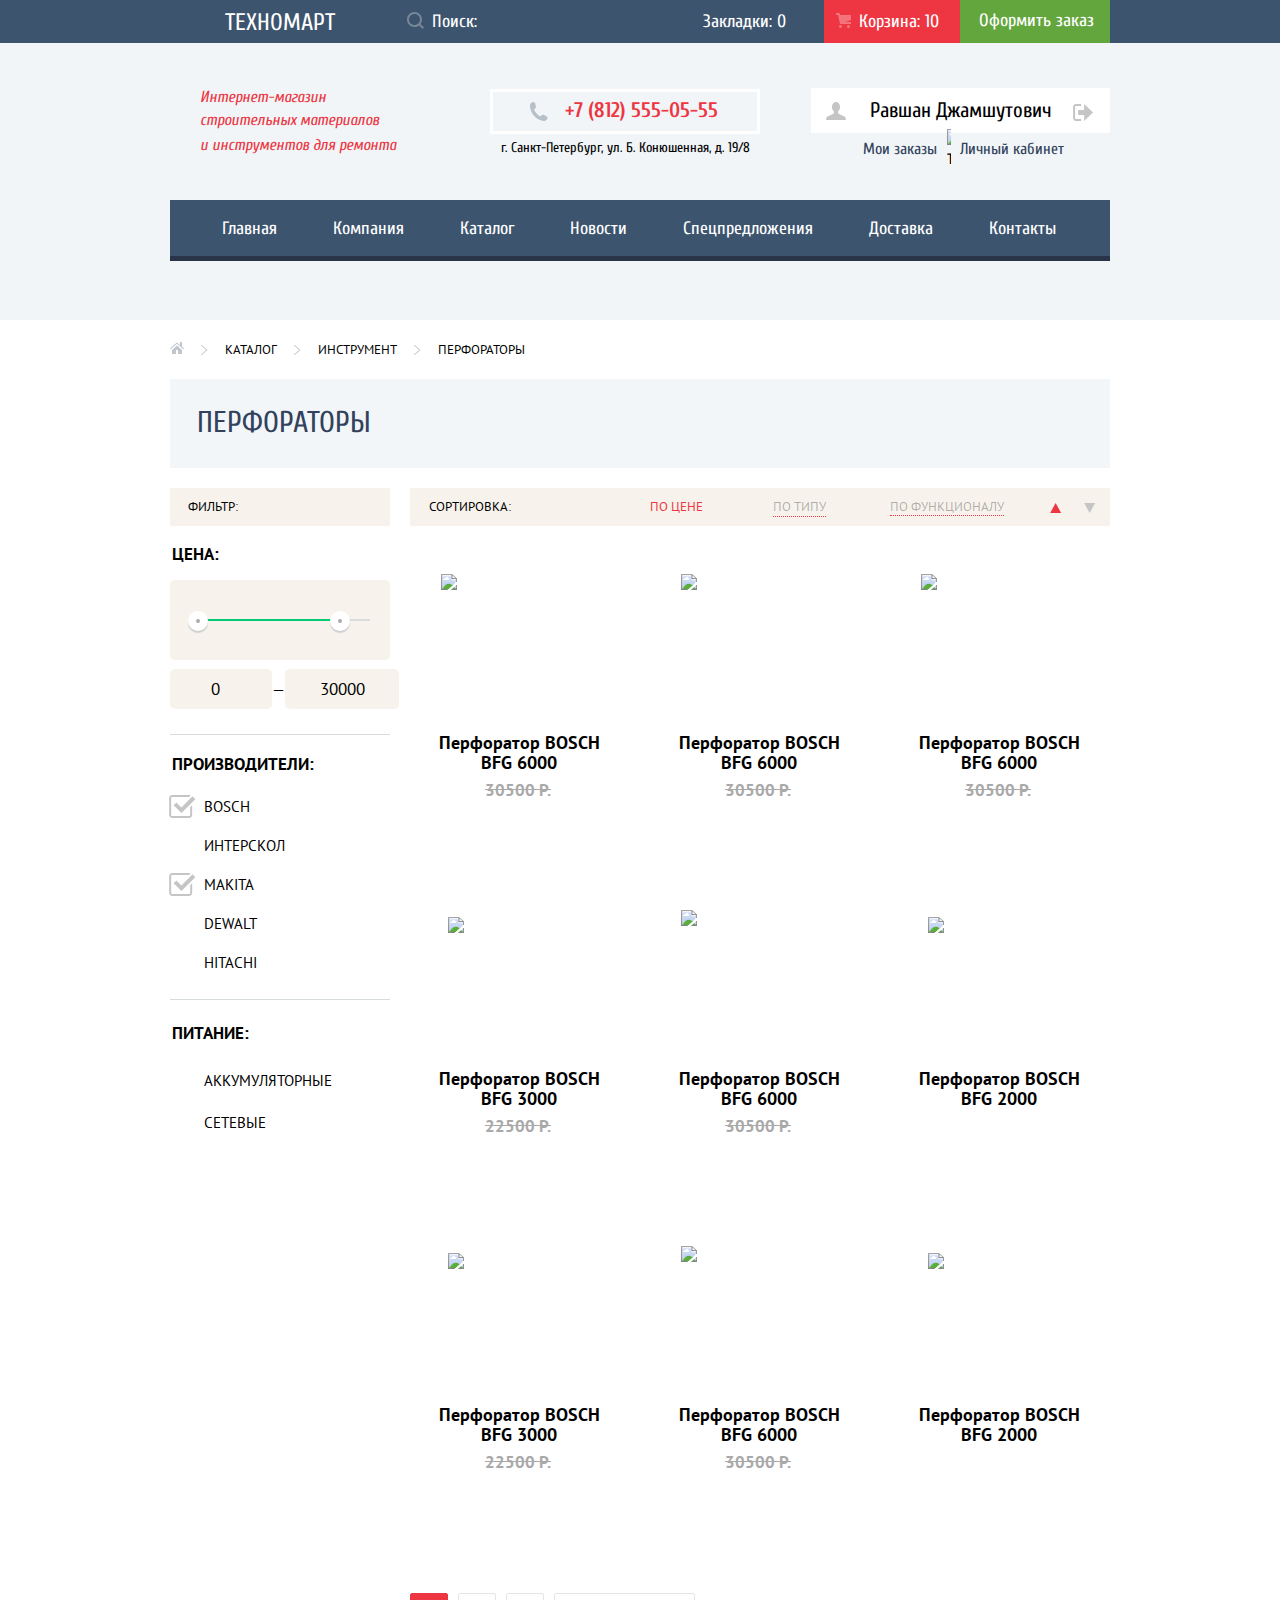
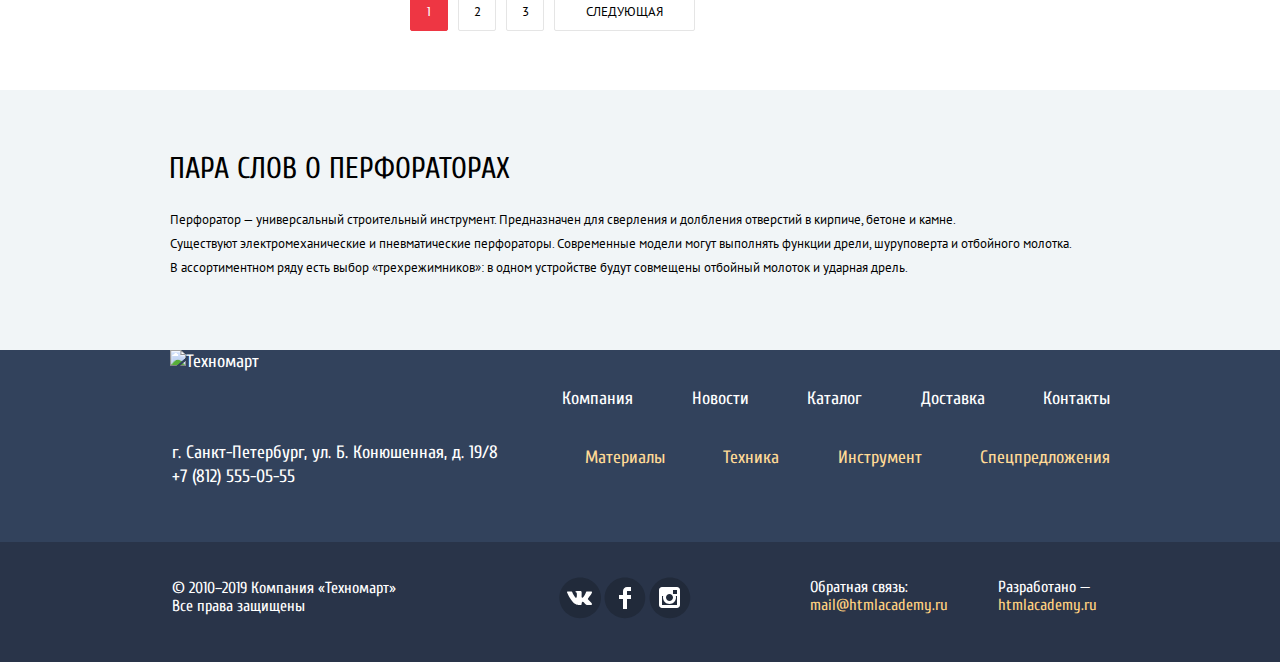
==== commit d16e619b: "работа над ошибками" ====
--- a/catalog.html
+++ b/catalog.html
@@ -5,7 +5,7 @@
   <meta name="viewport" content="width=device-width, initial-scale=1.0">
   <link href="https://fonts.googleapis.com/css2?family=Cuprum:ital,wght@0,400;0,700;1,400;1,700&family=PT+Sans:ital,wght@0,400;0,700;1,400;1,700&display=swap" rel="stylesheet">
   <link href="css/normalize.min.css" rel="stylesheet">
-  <link href="css/style.min.css" rel="stylesheet">
+  <link href="css/style.css" rel="stylesheet">
   <title>HTML Academy: Каталог</title>
 </head>
 <body class="page-body">
@@ -17,7 +17,8 @@
          </div>
       <ul class="header-menu-nav">
         <li><form class="header-menu-search" method="POST" action="https://echo.htmlacademy.ru"> 
-          <input type="search"  placeholder="Поиск:">
+          <label class="hidden-header" for="form-search">Поиск</label>
+          <input type="search" name="form-search" id="form-search"  placeholder="Поиск:">
           <div class="search-svg">
             <svg width="17" height="17" viewBox="0 0 17 17" fill="none" xmlns="http://www.w3.org/2000/svg">
               <path id="search-svg" fill-rule="evenodd" clip-rule="evenodd" d="M13.458 12.044L17 15.586L15.586 17L12.044 13.458C10.782 14.421 9.21 15 7.5 15C3.35786 15 0 11.6421 0 7.5C0 3.35786 3.35786 0 7.5 0C11.6421 0 15 3.35786 15 7.5C15.0001 9.14309 14.4581 10.7403 13.458 12.044ZM7.5 2C4.467 2 2 4.467 2 7.5C2.00331 10.5362 4.4638 12.9967 7.5 13C10.532 13 13 10.532 13 7.5C13 4.467 10.532 2 7.5 2Z" fill="rgba(255,255,255, 0.3)"/>
@@ -45,7 +46,7 @@
         <div class="catalog-header-adress">
         <article class="header-adress">
           <h2 class="hidden-header">Наш адрес</h2>
-          <a class="header-adress-info" href="tel::+7(812)555-05-55"> +7 (812) 555-05-55</a>
+          <a class="header-adress-info" href="tel:+78125550555"> +7 (812) 555-05-55</a>
           <span class="adress-info-street">г. Санкт-Петербург, ул. Б. Конюшенная, д. 19/8</span>
           <div class="adres-info-phone-svg"> <img src="img/icon-phone.svg" width="19" height="19" alt="картинка телефонной трубки"></div>
          </article>
@@ -54,16 +55,18 @@
 
       <div class="header-catalog-login">
         <a class="header-login-name" href="#">          
-          Равшан Джамшутович 
-        
-        <div class="catalog-login-avatar-svg"><svg aria-hidden="true" focusable="false" width="20" height="18" viewBox="0 0 20 18" fill="none" xmlns="http://www.w3.org/2000/svg">
+          Равшан Джамшутович
+        </a>
+
+      <div class="catalog-login-avatar-svg"><a class="icon-user" href="#"><svg aria-hidden="true" focusable="false" width="20" height="18" viewBox="0 0 20 18" fill="none" xmlns="http://www.w3.org/2000/svg">
           <path id="icon-user" d="M17.881 14.166C15.737 13.431 13.625 12.5 12.674 11.776C12.017 11.275 11.904 10.158 12.157 9.361C13.275 8.458 14.021 6.884 14.021 5.083C14.021 2.276 12.221 0 10 0C7.77902 0 5.97901 2.276 5.97901 5.083C5.97901 6.884 6.72501 8.457 7.84201 9.36C8.09501 10.158 7.98302 11.275 7.32502 11.776C6.37502 12.5 4.26201 13.43 2.11801 14.166C-0.0259852 14.902 1.48343e-05 18 1.48343e-05 18H20C20 18 20.025 14.901 17.881 14.166Z" fill="#C5C5C5"/>
-          </svg> </div>
-        <div class="catalog-login-svg"><svg aria-hidden="true" focusable="false" width="20" height="17" viewBox="0 0 20 17" fill="none" xmlns="http://www.w3.org/2000/svg">
+          </svg></a></div>
+
+      <div class="catalog-login-svg"><a class="icon-exit" href="#"><svg aria-hidden="true" focusable="false" width="20" height="17" viewBox="0 0 20 17" fill="none" xmlns="http://www.w3.org/2000/svg">
           <path id="icon-login" d="M20 8.5L11.125 0V6H5.125V11H11.125V17L20 8.5Z" fill="#C5C5C5"/>
           <path id="icon-login2" d="M2.10591 13.952V3.048C2.12391 2.672 2.27691 1.991 3.11591 1.991H8.14291V0H3.11591C0.937914 0 0.111914 1.81 0.0869141 3.027V13.973C0.111914 15.189 0.937914 17 3.11591 17H8.14291V15.01H3.11591C2.27691 15.01 2.12391 14.327 2.10591 13.952Z" fill="#C5C5C5"/>
-          </svg></div>
-        </a>
+          </svg><a></div>
+
 
       <div class="catalog-custom-nav">
        <a class="header-login-link" href="#">Мои заказы</a>
@@ -206,7 +209,7 @@
                 <span class="goods-item-title">Перфоратор BOSCH BFG 6000
                 </span>
                 </h3>
-              <img src="img/bfg_6000.png" alt="Перфоратор BOSCH BFG 6000" width="144" height="128">
+              <img src="img/bfg-6000.jpg" alt="Перфоратор BOSCH BFG 6000" width="144" height="128">
               <span class="goods-item-oldprice">30500 Р.</span>
           </a>
           <button class="prise-button" type="button" aria-label="Добавить Перфоратор BOSCH BFG 6000 в корзину"><span>25500 Р.</span></button>
@@ -218,31 +221,31 @@
                 <span class="goods-item-title">Перфоратор BOSCH BFG 6000
                 </span>
                 </h3>
-              <img src="img/bfg_6000.png" alt="Перфоратор BOSCH BFG 6000" width="144" height="128">
+              <img src="img/bfg-6000.jpg" alt="Перфоратор BOSCH BFG 6000" width="144" height="128">
               <span class="goods-item-oldprice">30500 Р.</span> 
           </a>
           <button class="prise-button" type="button" aria-label="Добавить Перфоратор BOSCH BFG 6000 в корзину"><span>25500 Р.</span></button>
           <div class="popular-goods-item-buttons"><span class="good-item-bookmark"><button class="button-buy" type="button">Купить</button> <button class="button-bookmark" type="button">В Закладки</button></span></div>
         </li>
-        <li>
-          <a href="#" class="popular-goods-item catalog-bfg-6000 new">
+        <li class="new">
+          <a href="#" class="popular-goods-item catalog-bfg-6000">
               <h3>
                 <span class="goods-item-title">Перфоратор BOSCH BFG 6000
                 </span>
                 </h3>
-              <img src="img/bfg_6000.png" alt="Перфоратор BOSCH BFG 6000" width="144" height="128">
+              <img src="img/bfg-6000.jpg" alt="Перфоратор BOSCH BFG 6000" width="144" height="128">
               <span class="goods-item-oldprice">30500 Р.</span> 
           </a>
           <button class="prise-button" type="button" aria-label="Добавить Перфоратор BOSCH BFG 6000 в корзину"><span>25500 Р.</span></button>
           <div class="popular-goods-item-buttons"><span class="good-item-bookmark"><button class="button-buy" type="button">Купить</button> <button class="button-bookmark" type="button">В Закладки</button></span></div>
         </li>
-        <li>  
-          <a href="#" class="popular-goods-item catalog-bfg-2000-3000 new">
+        <li class="new">  
+          <a href="#" class="popular-goods-item catalog-bfg-2000-3000">
               <h3>
                 <span class="goods-item-title">Перфоратор BOSCH BFG 3000
                 </span>
                 </h3>
-              <img src="img/bfg_2000_3000.jpg" alt="Перфоратор BOSCH BFG 3000" width="127" height="112">
+              <img src="img/bfg-2000-3000.jpg" alt="Перфоратор BOSCH BFG 3000" width="127" height="112">
               <span class="goods-item-oldprice">22500 Р.</span> 
           </a>
           <button class="prise-button" type="button" aria-label="Добавить Перфоратор BOSCH BFG 3000 в корзину"><span>15500 Р.</span></button>
@@ -254,30 +257,30 @@
                 <span class="goods-item-title">Перфоратор BOSCH BFG 6000
                 </span>
                 </h3>
-              <img src="img/bfg_6000.png" alt="Перфоратор BOSCH BFG 6000" width="144" height="128">
+              <img src="img/bfg-6000.jpg" alt="Перфоратор BOSCH BFG 6000" width="144" height="128">
               <span class="goods-item-oldprice">30500 Р.</span> 
           </a>
           <button class="prise-button" type="button" aria-label="Добавить Перфоратор BOSCH BFG 6000 в корзину"><span>25500 Р.</span></button>
           <div class="popular-goods-item-buttons"><span class="good-item-bookmark"><button class="button-buy" type="button">Купить</button> <button class="button-bookmark" type="button">В Закладки</button></span></div>
         </li>
-        <li>  
-          <a href="#" class="popular-goods-item catalog-bfg-2000-3000 new">
+        <li class="new">  
+          <a href="#" class="popular-goods-item catalog-bfg-2000-3000">
               <h3>
                 <span class="goods-item-title">Перфоратор BOSCH BFG 2000
                 </span>
                 </h3>
-              <img src="img/bfg_2000_3000.jpg" alt="Перфоратор BOSCH BFG 2000" width="127" height="112">
+              <img src="img/bfg-2000-3000.jpg" alt="Перфоратор BOSCH BFG 2000" width="127" height="112">
              </a>
           <button class="prise-button" type="button" aria-label="Добавить Перфоратор BOSCH BFG 2000 в корзину"><span>12500 Р.</span></button>
           <div class="popular-goods-item-buttons"><span class="good-item-bookmark"><button class="button-buy" type="button">Купить</button> <button class="button-bookmark" type="button">В Закладки</button></span></div>
         </li>
-        <li>  
-          <a href="#" class="popular-goods-item catalog-bfg-2000-3000 new">
+        <li class="new">  
+          <a href="#" class="popular-goods-item catalog-bfg-2000-3000">
               <h3>
                 <span class="goods-item-title">Перфоратор BOSCH BFG 3000
                 </span>
                 </h3>
-              <img src="img/bfg_2000_3000.jpg" alt="Перфоратор BOSCH BFG 3000" width="127" height="112">
+              <img src="img/bfg-2000-3000.jpg" alt="Перфоратор BOSCH BFG 3000" width="127" height="112">
               <span class="goods-item-oldprice">22500 Р.</span> 
           </a>
           <button class="prise-button" type="button" aria-label="Добавить Перфоратор BOSCH BFG 3000 в корзину"><span>15500 Р.</span></button>
@@ -289,19 +292,19 @@
                 <span class="goods-item-title">Перфоратор BOSCH BFG 6000
                 </span>
                 </h3>
-              <img src="img/bfg_6000.png" alt="Перфоратор BOSCH BFG 3000" width="144" height="128">
+              <img src="img/bfg-6000.jpg" alt="Перфоратор BOSCH BFG 3000" width="144" height="128">
               <span class="goods-item-oldprice">30500 Р.</span> 
           </a>
           <button class="prise-button" type="button" aria-label="Добавить Перфоратор BOSCH BFG 6000 в корзину"><span>25500 Р.</span></button>
           <div class="popular-goods-item-buttons"><span class="good-item-bookmark"><button class="button-buy" type="button">Купить</button> <button class="button-bookmark" type="button">В Закладки</button></span></div>
         </li>
-        <li> 
-          <a href="#" class="popular-goods-item catalog-bfg-2000-3000 new">
+        <li class="new"> 
+          <a href="#" class="popular-goods-item catalog-bfg-2000-3000">
               <h3>
                 <span class="goods-item-title">Перфоратор BOSCH BFG 2000
                 </span>
                 </h3>
-              <img src="img/bfg_2000_3000.jpg" alt="Перфоратор BOSCH BFG 2000" width="127" height="112">
+              <img src="img/bfg-2000-3000.jpg" alt="Перфоратор BOSCH BFG 2000" width="127" height="112">
               </a>
               <button class="prise-button" type="button" aria-label="Добавить Перфоратор BOSCH BFG 2000 в корзину"><span>12500 Р.</span></button>
               <div class="popular-goods-item-buttons"><span class="good-item-bookmark"><button class="button-buy" type="button">Купить</button> <button class="button-bookmark" type="button">В Закладки</button></span></div>
@@ -331,7 +334,7 @@
   <footer class="page-footer">
     <div class="footer-nav-wrapper">
       <div class="footer-section-nav">
-      <a href="#"><img src="img/logo_footer.png" width="220" height="68" alt="Техномарт"></a>
+      <a href="#"><img src="img/logo-footer.png" width="220" height="68" alt="Техномарт"></a>
       
       <section class="footer-nav">
         <h2 class="hidden-header">Навигация</h2>
--- a/css/style.css
+++ b/css/style.css
@@ -0,0 +1,3128 @@
+/*
+* Prefixed by https://autoprefixer.github.io
+* PostCSS: v7.0.29,
+* Autoprefixer: v9.7.6
+* Browsers: last 4 version
+*/
+
+ 
+
+:root {
+    --basic-red: #EE3643;;
+    --basic-green:#63A63E;
+    --basic-grey: #3D546F;
+    --basic-greylight:#C5C5C5;
+    --basic-background: #F1F5F7;
+    --white:#ffffff;
+    --special-yellow:#FFBF47;
+    --special-blue:#3BBCE3;
+    --special-lilac:#DC91D8;
+    --special-greenlight:#8ED78F;
+    --special-yellowwlight:#FFD180;
+    --success:#5FBB2D;
+    --warning:#FFBF47;
+    --error:#BA2732;
+    --light-grey:#EAEAEA;
+ }
+ 
+ body {
+     min-width: 960px;
+     margin: 0px;
+     padding: 0px;
+     font-family: "Cuprum", Arial, sans-serif;
+     font-size: 13px;
+     line-height: 24px;
+ }
+ 
+ a {
+     font-family: "Cuprum", Arial, sans-serif;
+     text-decoration: none;
+     color: var(--white);
+ }
+ 
+ .header-logo:hover {
+     background-color: #EE3643;
+ }
+ 
+ .button-login:hover {
+     color: var(--basic-red);
+ }
+ 
+ .button-login:active {
+     color: var(--basic-greylight);
+ }
+ 
+ .button-login:hover svg #icon-login,
+ .button-login:hover svg #icon-login2 {
+     fill: var(--basic-grey);
+ }
+ 
+ .button-login:active svg #icon-login,
+ .button-login:active svg #icon-login2 {
+     fill: #C5C5C5;
+ }
+ 
+ .site-nav a:hover {
+     background-color: #293449;
+ }
+ 
+ .site-nav a:active {
+     color: rgba(255, 255, 255, .5)
+ }
+ 
+ .offers-button:hover {
+     background-color:rgba(197, 197, 197, .3);
+ }
+ 
+ .offers-button:active {
+     background-color: rgba(169, 169, 169, .3);
+ }
+ 
+ .button:hover {
+     background: #BA2732;
+ }
+ 
+ .button:active {
+     background-color: var(--error);
+ }
+ 
+ .main-services-menu a:hover {
+     background: #293449;
+ }
+ 
+ .popular-manufactures-item:hover {
+     border: 1px solid #EAEAEA;
+     -webkit-box-sizing: border-box;
+             box-sizing: border-box;
+     -webkit-filter: drop-shadow(0px 4px 20px rgba(0, 0, 0, 0.15));
+             filter: drop-shadow(0px 4px 20px rgba(0, 0, 0, 0.15));
+ }
+ 
+ .popular-goods-item:hover {
+    border: 1px solid #EAEAEA;
+    -webkit-box-sizing: border-box;
+            box-sizing: border-box;
+    box-shadow: 0px 4px 20px rgba(0, 0, 0, 0.15);
+}
+
+.popular-goods-menu li:hover,
+.catalog-goods-menu li:hover {
+    box-shadow: 0px 4px 20px rgba(0, 0, 0, 0.15);
+}
+
+ .popular-manufactures-item a:active {
+     background: rgba(0, 0, 0, 0.0001);
+     border: 1px solid #EAEAEA;
+     -webkit-box-sizing: border-box;
+             box-sizing: border-box;
+     opacity: 0.5;
+     -webkit-filter: drop-shadow(0px 4px 20px rgba(0, 0, 0, 0.15));
+             filter: drop-shadow(0px 4px 20px rgba(0, 0, 0, 0.15));
+ }
+ 
+ .footer-assortment a:hover,
+ .footer-nav a:hover,
+ .footer-mail a:hover,
+ .footer-developed a:hover {
+     -webkit-text-decoration-line: underline;
+             text-decoration-line: underline;
+ }
+ 
+ .footer-assortment a:active,
+ .footer-nav a:active {
+     color: #F1F5F7;
+     opacity: 0.5;
+     -webkit-text-decoration-line: none;
+             text-decoration-line: none;
+ }
+ 
+ .footer-mail a:active,
+ .footer-developed a:active {
+     color: var(--basic-red);
+     -webkit-text-decoration-line: none;
+             text-decoration-line: none;
+ }
+ 
+ img {
+     max-width: 100%;
+     height: auto;
+ }
+ 
+ button {
+     color: var(--white);
+ }
+ 
+ 
+ .page {
+     height: 100%;
+ }
+ 
+ .page-body {
+     min-height: 100%;
+     display: -ms-grid;
+     display: grid;
+     -ms-grid-rows: -webkit-min-content 1fr -webkit-min-content;
+     -ms-grid-rows: min-content 1fr min-content;
+     grid-template-rows: -webkit-min-content 1fr -webkit-min-content;
+     grid-template-rows: min-content 1fr min-content;
+     -ms-flex-line-pack: start;
+         align-content: start;
+ }
+ 
+ .main-header {
+     margin-bottom: 60px;
+     height: 320px;
+     background-color: var(--basic-background);
+ }
+ 
+ .catalog-main-header {
+     margin-bottom: 21px;
+     height: 320px;
+     background-color: var(--basic-background);
+ }
+ 
+ .header-menu {
+     margin-bottom:46px;
+     min-height: 42px;
+ }
+ 
+ .header-menu-bar {
+     background-color: var(--basic-grey);
+ }
+ 
+ .header-nav-wrapper {
+     position: relative;
+     display: -ms-grid;
+     display: grid;
+     -ms-grid-columns: 1fr -webkit-min-content;
+     -ms-grid-columns: 1fr min-content;
+     grid-template-columns: 1fr -webkit-min-content;
+     grid-template-columns: 1fr min-content;
+     width: 940px;
+     margin: 0 auto;
+     padding: 0 ;
+     margin-bottom: 42px;
+ }
+ 
+ 
+ .header-logo {  
+    position: absolute;
+    display: block;
+    text-align: center;
+    padding-top: 11px;
+    background: url(../img/header-logo.png) no-repeat center;
+    color: var(--white);
+    font-size: 24px;
+    text-transform: uppercase;
+    width: 220px;
+    height: 47px;
+    -webkit-box-sizing: border-box;
+            box-sizing: border-box;
+ }
+ 
+ .header-logo:hover {
+     background: url(../img/header-logo-active.png) no-repeat center;
+ }
+ 
+ .header-menu-nav {
+     margin: 0px;
+     margin: 0;
+     padding: 0;
+     font-size: 18px;
+     list-style: none;
+     width: 570px;
+     display: -webkit-box;
+     display: -ms-flexbox;
+     display: flex;
+     -ms-flex-wrap: wrap;
+         flex-wrap: wrap;
+     margin-left: 220px;
+     -webkit-box-sizing: border-box;
+             box-sizing: border-box;
+ }
+ 
+ .header-menu-nav a {
+     position: relative;
+     display: block;
+     padding-bottom: 9px;
+     padding-top: 10px;
+     -webkit-box-sizing: border-box;
+             box-sizing: border-box;
+ }
+ 
+ .header-menu-search {
+     position: relative;
+ }
+ 
+ .header-menu-search input { 
+     font-family: "Cuprum", Arial, sans-serif;
+     font-size: 18px;  
+     width: 270px;
+     height: 43px;
+     border: none;
+     background-color: transparent;
+     padding-left: 42px;
+     vertical-align: center;
+ }
+ 
+ .header-menu-search input::-webkit-input-placeholder {
+     font-family: "Cuprum", Arial, sans-serif;
+     font-size: 18px;
+     line-height: 24px;  
+     color: var(--white);
+ }
+ 
+ .header-menu-search input::-moz-placeholder {
+     font-family: "Cuprum", Arial, sans-serif;
+     font-size: 18px;  
+     color: var(--white);
+     opacity: 1
+ }
+ 
+ .header-menu-search input:-moz-placeholder  {
+     font-family: "Cuprum", Arial, sans-serif;
+     font-size: 18px;  
+     color: var(--white);
+     opacity: 1
+ }
+ 
+ .header-menu-search input:-ms-input-placeholder {
+     font-family: "Cuprum", Arial, sans-serif;
+     font-size: 18px;
+     color: var(--white);
+ }
+ 
+ .header-menu-search input:focus {
+     color:#000000;
+     background-color: white;
+ }
+ 
+ .search-svg {
+     position: absolute;
+     top: 12px;
+     left: 17px;
+     width: 17px;
+     height: 17px;
+ }
+ 
+ .header-menu-search:hover  #search-svg {
+     fill: var(--white);
+ }
+ 
+ .header-menu-search input:focus + .search-svg #search-svg {
+     fill: var(--basic-red);
+ }
+ 
+ .header-menu-bookmark {
+     width: 164px;
+     padding-left: 43px;
+ }
+ 
+ .header-menu-bookmark::before {
+     content: "";
+     position: absolute;
+     top: 14px;
+     left: 20px;
+     width: 15px;
+     height: 15px;
+     background-image: url(../img/icon-bookmark.svg);
+     background-repeat: no-repeat;
+     background-position: 0 0;
+     opacity: 0.3;
+ }
+ 
+ .header-menu-cart {
+     width: 136px;
+     padding-left: 35px;
+ }
+ 
+ .catalog-header-menu-cart {
+     background-color: var(--basic-red);
+ }
+ 
+ .header-menu-cart::before {
+     content: "";
+     position: absolute;
+     top: 13px;
+     left: 12px;
+     width: 15px;
+     height: 15px;
+     background-image: url(../img/icon-cart.svg);
+     background-repeat: no-repeat;
+     background-position: 0 0;
+     opacity: 0.3;
+ }
+ 
+ .header-menu-bookmark:hover::before,
+ .header-menu-cart:hover::before {
+     opacity: 1;
+ }
+ 
+ .header-menu-bookmark:active::before,
+ .header-menu-cart:active:before {
+     opacity: 0.3;
+ }
+ 
+ .header-menu-nav a:active {
+     color: rgba(255, 255, 255, 0.5);
+ }
+ 
+ .header-menu-bookmark:active,
+ .header-menu-cart:active {
+     background-color: #161D29;
+ }
+ 
+ .header-checkout {
+     width: 150px;
+     display: block;
+     text-align: center;
+     padding-left: 19px;
+     padding-right: 16px;
+     padding-top: 9px;
+     font-size: 18px;
+     background-color: var(--basic-green);
+     -webkit-box-sizing: border-box;
+             box-sizing: border-box;
+ }
+ 
+ .header-checkout:hover {
+     background-color: var(--success);
+ }
+ 
+ .header-checkout:active {
+     color: rgba(255, 255, 255, 0.5);
+ }
+ 
+ .header-info {
+     font-size: 21px;
+     display: -webkit-box;
+     display: -ms-flexbox;
+     display: flex;
+     -webkit-box-pack: justify;
+         -ms-flex-pack: justify;
+             justify-content: space-between;
+     -webkit-box-align: start;
+         -ms-flex-align: start;
+             align-items: flex-start;
+     width: 940px;
+     height: 75px;
+     margin: 0 auto;
+     padding: 0 10px;
+     margin-bottom: 36px;
+     padding-left: 30px;
+ }
+ 
+ .catalog-header-info {
+     margin-bottom: 40px;
+ }
+ 
+ .header-info p {
+     margin: 0;
+     padding:0;
+     margin-top: -4px;
+     padding-left: 20px;
+ }
+ 
+ .header-info-item {
+     font-size: 16px;
+     line-height: 23px;
+     font-style: italic;
+     color: var(--basic-red);
+ }
+ 
+ .header-info-item span {
+     display: inline-block;
+     vertical-align: 0;
+     margin-top: 2px;
+ }
+ 
+ .header-adress {
+     position: relative;
+     display: -webkit-box;
+     display: -ms-flexbox;
+     display: flex;
+     -webkit-box-orient: vertical;
+     -webkit-box-direction: normal;
+         -ms-flex-direction: column;
+             flex-direction: column;
+     -webkit-box-pack: center;
+         -ms-flex-pack: center;
+             justify-content: center;
+     -webkit-box-align: center;
+         -ms-flex-align: center;
+             align-items: center;
+     font-size: 14px; 
+     margin-left: 23px;
+ }
+ 
+ 
+ .header-adress-info {
+     font-size: 21px;
+     line-height: 30px;
+     font-weight: bold;
+     color: var(--basic-red);
+     border: 3px solid #FFFFFF;
+     -webkit-box-sizing: border-box;
+             box-sizing: border-box;
+     width: 270px;
+     height: 45px;
+     padding-left: 72px;
+     padding-top: 3px;
+ }
+ 
+ .adres-info-phone-svg {
+     position: absolute;
+     top: 13px;
+     left: 39px;
+ }
+ 
+ .adress-info-street {
+     display: inline-block;
+     vertical-align: 0;
+     margin-top: 2px;
+ }
+ 
+ .header-login {
+     display: -webkit-box;
+     display: -ms-flexbox;
+     display: flex;
+ }
+ 
+ .button-login {
+     position: relative;
+     display: -webkit-box;
+     display: -ms-flexbox;
+     display: flex;
+     -webkit-box-align: center;
+         -ms-flex-align: center;
+             align-items: center;
+     font-family: "Cuprum", Arial, sans-serif;
+     font-size: 21px;
+     line-height: 21px;
+     color: black;
+     border:none;
+     background-color: var(--white);
+     margin-right: 10px;
+     padding-right: 27px;
+     padding-left: 45px;
+     width: 121px;
+     height: 45px;
+     -webkit-box-sizing: border-box;
+             box-sizing: border-box;
+ }
+  
+ .button-login-svg {
+     position: absolute;
+     top: 14px;
+     left: 19px;
+ }
+ 
+ .button-registration {
+     display: -webkit-box;
+     display: -ms-flexbox;
+     display: flex;
+     -webkit-box-align: center;
+         -ms-flex-align: center;
+             align-items: center;
+     font-family: "Cuprum", Arial, sans-serif;
+     font-size: 21px;
+     line-height: 21px;
+     color: black;
+     border:none;
+     background-color: var(--white);
+     margin-right: 10px;
+     padding-right: 24px;
+     padding-left: 24px;
+     width: 150px;
+     height: 45px;
+     -webkit-box-sizing: border-box;
+             box-sizing: border-box;
+ }
+ 
+ .main-nav {
+     background-color: var(--basic-grey);
+     display: -ms-grid;
+     display: grid;
+     width: 940px;
+     min-height: 60px;
+     margin: 0 auto;
+     padding: 0;
+     -webkit-box-shadow: inset 0px -5px 0px #293449;
+             box-shadow: inset 0px -5px 0px #293449;
+ }
+ 
+ .site-nav {
+     font-size:18px;
+     min-height: 60px;
+     margin: 0;
+     padding: 0;
+     list-style: none;
+     display: -webkit-box;
+     display: -ms-flexbox;
+     display: flex;
+     -ms-flex-wrap: wrap;
+         flex-wrap: wrap;
+     -ms-flex-pack: distribute;
+         justify-content: space-around;
+     -webkit-box-align: center;
+         -ms-flex-align: center;
+             align-items: center;
+     padding-left: 23px;
+     padding-right: 28px;
+     padding-top: 1px;
+ }
+ 
+ .site-nav a {
+     display: block;
+     padding-left: 27px;
+     padding-right: 24px;
+     padding-top: 16px;
+     padding-bottom: 20px;
+     -webkit-box-sizing: border-box;
+             box-sizing: border-box;
+ }
+ 
+ .special-offers-menu {
+     display: -webkit-box;
+     display: -ms-flexbox;
+     display: flex;
+     width: 940px;
+     height: 409px;
+     margin: 0 auto;
+     padding: 0 10px;
+     margin-bottom: 59px;
+ }
+ 
+ .special-offers-menu-left {
+     display: -webkit-box;
+     display: -ms-flexbox;
+     display: flex;
+     -ms-flex-wrap: wrap;
+         flex-wrap: wrap;
+ }
+ 
+ .special-offers-menu-right .offer-menu-item {
+     margin-right: 0;
+ }
+ 
+ .special-offers-menu h3 {
+     font-size: 24px;
+     font-weight:bold;
+     line-height: 30px;
+     color: var(--white);
+ }
+ 
+ .offers-button {
+     font-family: "Cuprum", Arial, sans-serif;
+     font-size:14px;
+     line-height:18px;
+     text-transform: uppercase;
+     color: var(--white);
+     background-color: rgba(255, 255, 255, .3);
+     border: none;
+     width: 135px;
+     height: 38px;
+     cursor: pointer;
+ }
+ 
+ .offer-menu-item {
+     display: -webkit-box;
+     display: -ms-flexbox;
+     display: flex;
+     width: 300px;
+     height: 123px;
+     -webkit-box-sizing: border-box;
+             box-sizing: border-box;
+     padding-top: 20px;
+     padding-left: 23px;
+     margin-bottom: 20px;
+     margin-right: 20px;
+ }
+ 
+ .offer-menu-item h3 {
+     padding: 0;
+     margin: 0;
+     margin-bottom: 14px;
+ }
+ 
+ .offer-materials {
+     position: relative;
+     background-color: var(--special-yellow);
+ }
+ 
+ .offer-materials::after {
+     position: absolute;
+     left: 213px;
+     top: 31px;
+     content: "";
+     width: 44px;
+     height: 65px;
+     background-color: transparent;
+     background-image: url(../img/materials-logo.svg);
+     background-repeat: no-repeat;
+     background-position: 0 0;
+ }
+ 
+ .offer-tool {
+     position: relative;
+     background-color: var(--special-blue);
+ }
+ 
+ .offer-tool button {
+     margin-left: -2px;
+ }
+
+ .offer-tool::after {
+     content: "";
+     position: absolute;
+     left: 194px;
+     top: 34px;
+     content: "";
+     width: 75px;
+     height: 61px;
+     background-color: transparent;
+     background-image: url(../img/tool-logo.svg);
+     background-repeat: no-repeat;
+     background-position: 0 0;
+ }
+ 
+ .offer-technics {
+     position: relative;
+     background-color: var(--special-lilac);
+ }
+ 
+ .offer-technics button {
+    margin-left: -2px;
+ }
+
+ .offer-technics::after {
+     content: "";
+     position: absolute;
+     left: 191px;
+     top: 31px;
+     width: 78px;
+     height: 62px;
+     background-color: transparent;
+     background-image: url(../img/technics-logo.svg);
+     background-repeat: no-repeat;
+     background-position: 0 0;
+ }
+ 
+ .offer-discounts {
+     position: relative;
+     background-color: var(--special-greenlight);
+ }
+ 
+ .offer-discounts button {
+     margin-top: -2px;
+     margin-left: -1px;
+ }
+
+ .offer-discounts::after {
+     content: "";
+     position: absolute;
+     left: 196px;
+     top: 26px;
+     width: 59px;
+     height: 72px;
+     background-color: transparent;
+     background-image: url(../img/discounts-logo.svg);
+     background-repeat: no-repeat;
+     background-position: 0 0;
+ }
+ 
+ .offer-delivery {
+     position: relative;
+     background-color: var(--special-yellowwlight);
+ }
+ 
+ .offer-delivery button {
+     margin-top: -2px;
+     margin-left: -2px;
+ }
+
+ .offer-delivery::after {
+     content: "";
+     position: absolute;
+     left: 191px;
+     top: 32px;
+     width: 78px;
+     height: 63px;
+     background-color: transparent;
+     background-image: url(../img/delivery-logo.svg);
+     background-repeat: no-repeat;
+     background-position: 0 0;
+ }
+ 
+ .slider {
+     position: relative;
+ }
+ 
+ .slider-list {
+     padding: 0;
+     margin:0;
+     list-style: none;
+ }
+ 
+ .slider-control-left {
+     position: absolute;
+     left: 25px;
+     top: 123px;
+     display: block;
+     width: 22px;
+     height: 40px;
+ }
+ 
+ .slider-control-right {
+     position: absolute;
+     right: 21px;
+     top: 123px;
+     display: block;
+     width: 22px;
+     height: 40px;
+ }
+ 
+ .slide-button {
+     position: absolute;
+     left: 24px;
+     bottom: 27px;
+ }
+ 
+ .slide-button a {
+     display: -webkit-box;
+     display: -ms-flexbox;
+     display: flex;
+     -webkit-box-pack: center;
+         -ms-flex-pack: center;
+             justify-content: center;
+     -webkit-box-align: center;
+         -ms-flex-align: center;
+             align-items: center;
+ }
+ 
+ .slider-controls-circle {
+     position: absolute;
+     left: 295px;
+     top: 220px;
+     display: -webkit-box;
+     display: -ms-flexbox;
+     display: flex;
+     -ms-flex-wrap: wrap;
+         flex-wrap: wrap;
+     -webkit-box-pack: justify;
+         -ms-flex-pack: justify;
+             justify-content: space-between;
+     width: 30px;
+     min-height: 10px;
+ }
+ 
+ .slider-controls-circle button {
+     padding: 0;
+     width: 10px;
+     height: 10px;
+     background-color: var(--white);
+     border: 2px solid #ffffff;
+     border-radius: 50%;
+     -webkit-box-sizing: border-box;
+             box-sizing: border-box;
+ }
+ 
+ .slider-controls-circle .current {
+     background-color: #EE3643;
+ }
+ 
+ .slide-perforators,
+ .slide-drill {
+     display: none;
+ }
+ 
+ .slide-current {
+     display: block;
+   }
+ 
+ .slide-perforators {
+     background: 
+     url(../img/slider-background-grey.png) no-repeat,
+     url(../img/perforators.jpg) no-repeat center;
+     width: 620px;
+     height: 266px;
+ }
+ 
+ .slide-drill {
+     background:
+     url(../img/slider-background-grey.png) no-repeat,
+     url(../img/drill.jpg) no-repeat center;
+     width: 620px;
+     height: 266px;
+ }
+ 
+ .slider-list h2 {
+     font-size: 36px;
+     font-weight: bold;
+     line-height: 36px;
+     color: var(--white);
+     text-transform: uppercase;
+     padding-top: 23px;
+     padding-left: 24px;
+     margin: 0;
+     margin-bottom: 5px;
+ }
+ 
+ .slider-list p {
+     padding: 0;
+     margin: 0;
+     font-size: 18px;
+     color: var(--white);
+     padding-left: 24px;
+ }
+ 
+ .popular-goods-menu {
+     display: -ms-grid;
+     display: grid;
+     -ms-grid-columns: 220px 20px 220px 20px 220px 20px 220px;
+     grid-template-columns: 220px 220px 220px 220px;
+     gap: 20px;
+     width: 940px;
+     margin: 0 auto;
+     padding: 0 10px;
+     margin-bottom: 68px;
+     list-style: none;
+ }
+ 
+ .popular-goods-menu li {
+     position: relative;
+ }
+ 
+ .popular-goods-header {
+     width: 940px;
+     height: 89px;
+     margin: 0 auto;
+     padding: 0;
+     background-color: #F9F5F0;
+     display: -webkit-box;
+     display: -ms-flexbox;
+     display: flex;
+     -webkit-box-pack: justify;
+         -ms-flex-pack: justify;
+             justify-content: space-between;
+     -webkit-box-align: center;
+         -ms-flex-align: center;
+             align-items: center;
+     padding-left: 27px;
+     padding-right: 12px;
+     margin-bottom: 20px;
+     -webkit-box-sizing: border-box;
+             box-sizing: border-box;
+ }
+
+ .catalog-background {
+    background: #F2F6F8;
+ }
+
+ .popular-goods-header h2 {
+    font-size: 30px;
+    font-weight: 400;
+    text-transform: uppercase;
+    line-height: 30px;
+    color: #32425C;
+    margin-top: 23px;
+ }
+
+ .catalog-goods-menu li:hover .popular-goods-item-buttons,
+ .popular-goods-menu li:hover .popular-goods-item-buttons {
+     visibility: visible;
+ }
+ 
+ .popular-goods-item-buttons {
+     position: absolute;
+     top: 1px;
+     left: 2px;
+     display: -webkit-box;
+     display: -ms-flexbox;
+     display: flex;
+     -webkit-box-pack: center;
+         -ms-flex-pack: center;
+             justify-content: center;
+     -webkit-box-align: center;
+         -ms-flex-align: center;
+             align-items: center;
+     background-color: var(--white);
+     height: 170px;
+     width: 99%;
+     visibility: hidden;
+ }
+ 
+ .popular-goods-header button {
+     margin-right: 2px;
+     margin-top: -1px;
+ }
+ 
+ .popular-goods-header .manufacturers-button {
+     margin-right: 7px;
+     margin-top: -2px;
+ }
+ 
+ .popular-goods-menu li {
+    border: 1px solid #EAEAEA;
+ }
+
+ .popular-goods-item {
+     position: relative;
+     width: 220px;
+     height: 318px;
+     -webkit-box-sizing: border-box;
+             box-sizing: border-box;
+     display: -webkit-box;
+     display: -ms-flexbox;
+     display: flex;
+     -webkit-box-orient: vertical;
+     -webkit-box-direction: normal;
+         -ms-flex-direction: column;
+             flex-direction: column;
+     -webkit-box-pack: start;
+         -ms-flex-pack: start;
+             justify-content: start;
+     -webkit-box-align: start;
+         -ms-flex-align: start;
+             align-items: start;
+     margin: 0;
+     padding: 0;
+ }
+ 
+ .popular-goods-item h3 {
+     font-family: "PT Sans", Arial, sans-serif;
+     font-size: 18px;
+     line-height: 20px;
+     font-weight: bold;
+     color: #000000;
+     text-align: center;
+     vertical-align: center;
+     margin: 0;
+     padding: 0;
+     margin-left: 26px;
+     margin-right: 28px;
+     margin-top: -7px;
+     margin-bottom: 6px;
+ }
+ 
+ .bfg-9000 img {
+     padding-left: 16px;
+     padding-top: 4px;
+     padding-bottom: 2px;
+ }
+ 
+ .bfg-2000-3000 img {
+     margin-left: 38px;
+     margin-top: 27px;
+     padding-bottom: 31px;
+ }
+ 
+ .catalog-bfg-2000-3000 img {
+    margin-left: 38px;
+    margin-top: 27px;
+    padding-bottom: 33px;
+}
+
+ .bfg-6000 img {
+     margin-left: 31px;
+     margin-top: 20px;
+     padding-bottom: 22px;
+ }
+ 
+ .catalog-bfg-6000 img {
+    margin-left: 31px;
+    margin-top: 20px;
+    padding-bottom: 24px;
+}
+
+ .popular-goods-item img {
+     -webkit-box-ordinal-group:0;
+         -ms-flex-order:-1;
+             order:-1;
+     margin-bottom: 14px;
+ }
+ 
+ .popular-goods-item .goods-item-oldprice {
+     margin-left: 75px;
+     margin-top: 2px;
+ }
+ 
+ .good-item-bookmark {
+     display: -webkit-box;
+     display: -ms-flexbox;
+     display: flex;
+     -webkit-box-orient: vertical;
+     -webkit-box-direction: normal;
+         -ms-flex-direction: column;
+             flex-direction: column;
+     -webkit-box-pack: center;
+         -ms-flex-pack: center;
+             justify-content: center;
+     -ms-flex-line-pack: center;
+         align-content: center;
+     padding-left: 59px;
+     width: 184px;
+     height: 164px;
+     -webkit-box-ordinal-group:0;
+         -ms-flex-order:-1;
+             order:-1;
+ }
+ 
+ .goods-item-oldprice {
+     display: block;
+     font-family: "PT Sans", Arial, sans-serif;
+     font-size: 17px;
+     line-height: 18px;
+     font-weight: bold;
+     color: #a9a9a9;
+     -webkit-text-decoration-line: line-through;
+             text-decoration-line: line-through;
+     text-transform: uppercase;
+ }
+ 
+ .prise-button {
+     position: absolute;
+     left: 44px;
+     top: 258px;
+     font-family: "PT Sans", Arial, sans-serif;
+     text-transform: uppercase;
+     font-style: normal;
+     font-weight: bold;
+     font-size: 17px;
+     line-height: 18px;
+     background-color: var(--white);
+     background-image: url(../img/red-price-button.png);
+     background-repeat: no-repeat;
+     border: none;
+     width: 141px;
+     height: 38px;
+     cursor: pointer;
+ }
+ 
+ .prise-button-bfg9000 {
+    position: absolute;
+    left: 47px;
+    top: 258px;
+    font-family: "PT Sans", Arial, sans-serif;
+    text-transform: uppercase;
+    font-style: normal;
+    font-weight: bold;
+    font-size: 17px;
+    line-height: 18px;
+    background-color: var(--white);
+    background-image: url(../img/red-price-button.png);
+    background-repeat: no-repeat;
+    border: none;
+    width: 141px;
+    height: 38px;
+    cursor: pointer;
+ }
+
+ .prise-button-bfg9000 span {
+    margin-left: -10px;
+    margin-top: -1px;
+ }
+
+ .prise-button span {
+     margin-left: -10px;
+     margin-top: -10px;
+ }
+
+ .new {
+     position: relative;
+ }
+ 
+ .new::before {
+     position: absolute;
+     content: "";
+     right: 0;
+     top: 0;
+     width: 70px;
+     height: 70px;
+     background-color: transparent;
+     background-image: url(../img/new.png);
+     background-repeat: no-repeat;
+     background-position: 0 0;
+     z-index: 1;
+ }
+ 
+ 
+ .popular-manufacturers-menu {
+     display: -ms-grid;
+     display: grid;
+     -ms-grid-columns: 220px 20px 220px 20px 220px 20px 220px;
+     grid-template-columns: 220px 220px 220px 220px;
+     -ms-grid-rows: 145px 20px 145px;
+     grid-template-rows: 145px 145px;
+     gap: 20px;
+     width: 940px;
+     margin: 0 auto;
+     padding: 0 10px;
+     margin-bottom: 70px;
+ }
+ 
+ 
+ .popular-manufacturers-menu > *:nth-child(1) {
+    -ms-grid-row: 1;
+    -ms-grid-column: 1;
+ }
+ 
+ 
+ .popular-manufacturers-menu > *:nth-child(2) {
+    -ms-grid-row: 1;
+    -ms-grid-column: 3;
+ }
+ 
+ 
+ .popular-manufacturers-menu > *:nth-child(3) {
+    -ms-grid-row: 1;
+    -ms-grid-column: 5;
+ }
+ 
+ 
+ .popular-manufacturers-menu > *:nth-child(4) {
+    -ms-grid-row: 1;
+    -ms-grid-column: 7;
+ }
+ 
+ 
+ .popular-manufacturers-menu > *:nth-child(5) {
+    -ms-grid-row: 3;
+    -ms-grid-column: 1;
+ }
+ 
+ 
+ .popular-manufacturers-menu > *:nth-child(6) {
+    -ms-grid-row: 3;
+    -ms-grid-column: 3;
+ }
+ 
+ 
+ .popular-manufacturers-menu > *:nth-child(7) {
+    -ms-grid-row: 3;
+    -ms-grid-column: 5;
+ }
+ 
+ 
+ .popular-manufacturers-menu > *:nth-child(8) {
+    -ms-grid-row: 3;
+    -ms-grid-column: 7;
+ }
+ 
+ .main-services-bar {
+     background-color: var(--basic-background);
+     width:100%;
+     height: 522px;
+     margin-bottom: 45px;
+ }
+ 
+ .main-services {
+     width: 940px;
+     margin: 0px auto;
+     padding: 0 10px;
+ }
+ 
+ .services-menu-wrapper {
+     width: 948px;
+     min-height: 284px;
+     display: -webkit-box;
+     display: -ms-flexbox;
+     display: flex; 
+     -webkit-box-pack: justify; 
+         -ms-flex-pack: justify; 
+             justify-content: space-between;
+ }
+ 
+ .services-menu-wrapper h3 {
+     padding: 0;
+     margin: 0;
+ }
+ 
+ .main-services-info {
+     width: 100%;
+     margin-bottom: 70px;
+ }
+ 
+ .main-services-info h2 {
+     padding-top: 64px;
+ }
+ 
+ .main-services-info span {
+     display: inline-block;
+     vertical-align: 0;
+     margin-top: 1px;
+ }
+
+ .main-services h2 {
+     font-weight: 400;
+     font-size: 30px;
+     line-height: 30px;
+     text-transform: uppercase;
+ }
+ 
+ .main-services p {
+     font-family: "PT Sans", sans-serif;
+     font-size: 13px;
+     line-height: 24px;
+     margin-top: -1px;
+     margin-left: -1px;
+ }
+
+ .main-services-menu {
+     position: relative;
+     font-family: "Cuprum", Arial, sans-serif;
+     font-size: 21px;
+     font-weight: bold;
+     line-height: 30px;
+     margin: 0px;
+     padding: 0px;
+     display: -webkit-box;
+     display: -ms-flexbox;
+     display: flex;
+     -webkit-box-orient: vertical;
+     -webkit-box-direction: normal;
+         -ms-flex-direction: column;
+             flex-direction: column;
+     -webkit-box-pack: start;
+         -ms-flex-pack: start;
+             justify-content: start;
+     margin-right: 80px;
+     list-style: none;
+ }
+ 
+ .main-services-menu::after {
+     content: "";
+     position: absolute;
+     right: 0;
+     top: -49px;
+     width: 10px;
+     height: 279px;
+     background-image: url(../img/service-line.svg);
+     background-repeat: no-repeat;
+     background-position: 0 0;
+ }
+ 
+ .main-services-menu a {
+     width: 240px;
+     height: 61px;
+     background-color: #32425C;
+     padding-bottom: 17.5px;
+     padding-top:14.5px;
+     padding-left: 22px;
+     display: -webkit-box;
+     display: -ms-flexbox;
+     display: flex;
+     -webkit-box-sizing: border-box;
+             box-sizing: border-box;
+     box-sizing: border-box;
+ }
+ 
+ .main-services-menu a:hover {
+     background: #293449;
+ }
+ 
+ .main-services-menu a:active {
+     background-color: var(--white);
+     color: #32425C;
+     }
+ 
+ .main-services-menu .services-menu-current {
+     background-color: var(--white);
+     color: #32425C;
+ }
+ 
+ 
+ .delivery {
+     display: none;
+     position: relative;
+     width: 619px;
+     min-height: 283px;
+ }
+ 
+ .delivery::after {
+     content: "";
+     position: absolute;
+     width: 468px;
+     height: 235px;
+     left: 141px;
+     top: 20px;
+     background-image: url(../img/delivery-car.png);
+     background-repeat: no-repeat;
+     background-position: 0 0;
+ }
+ 
+ .guarantee {
+     display: none;
+     position: relative;
+     width: 619px;
+     min-height: 283px;
+     z-index: 1;
+ }
+
+ .guarantee::after {
+     content: "";
+     position: absolute;
+     width: 389px;
+     height: 283px;
+     left: 239px;
+     top: 0;
+     background-image: url(../img/garant.png);
+     background-repeat: no-repeat;
+     background-position: 0 0;
+ }
+ 
+ .credit {
+     display: none;
+     position: relative;
+     width: 619px;
+     min-height: 283px;
+ }
+
+ .credit-button {
+     position: absolute;
+     left: 0;
+     top: 131px;
+     font-family: "Cuprum", Arial, sans-serif;
+     font-size: 14px;
+     line-height: 18px;
+     color: var(--white);
+     background-color: #FF5357;
+     border: none;
+     border-radius: 5px;
+     text-transform: uppercase;
+     width: 195px;
+     height: 38px;
+ }
+ 
+ .credit::after {
+     content: "";
+     position: absolute;
+     width: 465px;
+     height: 285px;
+     left: 165px;
+     top: 0;
+     background-image: url(../img/credit.png);
+     background-repeat: no-repeat;
+     background-position: 0 0;
+ }
+ 
+ .services-item-current {
+     display: block;
+ }
+ 
+ .main-services-item h3 {
+     font-size: 30px;
+     font-weight: 400;
+     line-height: 30px;
+     color: #32425C;
+     text-transform: uppercase;
+     margin-left: -10px;
+     margin-top: -2px;
+ }
+ 
+ .main-services-item p {
+     position: relative;
+     margin-left: -10px;
+     margin-top: 30px;
+     z-index: 10;
+ }
+ 
+ .main-services-item span {
+     display: inline-block;
+     vertical-align: 0;
+     margin-top: 2px;
+ }
+
+ .credit-button:hover {
+     background-color: #CA2C37;
+ }
+ 
+ .credit-button:active {
+     background-color: var(--error);
+ }
+ 
+ .main-info-wrapper {
+     width: 940px;
+     margin: 0 auto;
+     padding: 0 10px;
+     display: -webkit-box;
+     display: -ms-flexbox;
+     display: flex;
+     -webkit-box-pack: justify;
+         -ms-flex-pack: justify;
+             justify-content: space-between;
+     margin-bottom: 70px;
+ }
+ 
+ .main-info {
+     width: 460px;
+ }
+ 
+ .main-contacts {
+     width: 300px;
+ }
+ 
+ .main-info h2 {
+     font-size: 30px;
+     font-weight: 400;
+     text-transform: uppercase;
+     line-height: 30px;
+ }
+ 
+ .main-info p {
+     font-family: "PT Sans", Arial, sans-serif;
+     font-size: 13px;
+     margin-top: -2px;
+     margin-left: -1px;
+ }
+ 
+ .paragraf-info-wrapper {
+     margin-top: 28px;
+ }
+
+ .main-info-menu {
+     position: relative;
+     font-size: 18px;
+     line-height: 24px;
+     margin: 0;
+     padding: 0;
+     margin-top: -10px;
+     margin-bottom: 19px;
+     list-style: none;
+ }
+ 
+ .main-info-menu li {
+     position: relative;
+     padding-left: 37px;
+     margin-bottom: 12px;
+ }
+ 
+ .main-info-menu li:nth-of-type(1)::before {
+     content: "";
+     position: absolute;
+     left: -1px;
+     top: 13px;
+     width: 25px;
+     height: 2px;
+     background-color: var(--basic-red);
+ }
+ 
+ .main-info-menu li:nth-of-type(2)::before {
+    content: "";
+    position: absolute;
+    left: -1px;
+    top: 11px;
+    width: 25px;
+    height: 2px;
+    background-color: var(--basic-red);
+}
+
+.main-info-menu li:nth-of-type(3)::before {
+    content: "";
+    position: absolute;
+    left: -1px;
+    top: 9px;
+    width: 25px;
+    height: 2px;
+    background-color: var(--basic-red);
+}
+
+ .main-contacts h2 {
+     font-size: 30px;
+     font-weight: 400;
+     text-transform: uppercase;
+     line-height: 30px;
+     margin-bottom: 23px;
+     margin-left: -2px;
+ }
+ 
+ .main-contacts p {
+     font-family: "PT Sans", Arial, sans-serif;
+     font-size: 13px;
+     margin-bottom: 32px;
+     margin-left: -2px;
+ }
+ 
+ .main-contacts img {
+     margin-bottom: 18px;
+ }
+ 
+ .footer-nav-wrapper {
+     background-color: #32425C;
+ }
+ 
+ .footer-section-nav {
+     font-size: 18px;
+     color: var(--white);
+     width: 940px;
+     margin: 0 auto;
+     padding: 0 10px;
+     display: -ms-grid;
+     display: grid;
+     -ms-grid-columns: 390px 550px;
+     grid-template-columns: 390px 550px;
+     -ms-grid-rows: 61px auto ;
+     grid-template-rows: 61px auto ;
+     padding-bottom: 35px;
+ }
+ 
+ .footer-section-nav > *:nth-child(1) {
+    -ms-grid-row: 1;
+    -ms-grid-column: 1;
+ }
+ 
+ .footer-section-nav > *:nth-child(2) {
+    -ms-grid-row: 1;
+    -ms-grid-column: 2;
+ }
+ 
+ .footer-section-nav > *:nth-child(3) {
+    -ms-grid-row: 2;
+    -ms-grid-column: 1;
+ }
+ 
+ .footer-section-nav > *:nth-child(4) {
+    -ms-grid-row: 2;
+    -ms-grid-column: 2;
+ }
+ 
+ .footer-nav-menu {
+     margin: 0;
+     padding: 0;
+     font-family: "Cuprum", Arial, sans-serif;
+     font-size: 18px;
+     line-height: 24px;
+     font-weight: 400;
+     color: #F3F7F9;
+     display: -webkit-box;
+     display: -ms-flexbox;
+     display: flex;
+     -ms-flex-wrap: wrap;
+         flex-wrap: wrap;
+     -webkit-box-pack: justify;
+         -ms-flex-pack: justify;
+             justify-content: space-between;
+     -webkit-box-align: start;
+         -ms-flex-align: start;
+             align-items: flex-start;
+     padding-top: 37px;
+     padding-left: 2px;
+     list-style: none;
+ }
+ 
+ .footer-adress {
+     margin-top: 12px;
+     margin-left: 2px;
+ }
+
+ .footer-assortment-menu {
+     margin: 0;
+     padding: 0;
+     display: -webkit-box;
+     display: -ms-flexbox;
+     display: flex;
+     -webkit-box-pack: justify;
+         -ms-flex-pack: justify;
+             justify-content: space-between;
+     -webkit-box-align: start;
+         -ms-flex-align: start;
+             align-items: flex-start;
+     padding-top: 35px;
+     padding-left: 25px;
+     list-style: none;
+ }
+ 
+ .footer-section-nav a {
+     font-size: 18px;
+ }
+ 
+ .footer-assortment a {
+     color: #FFDA96;
+ }
+ 
+ .footer-social-wrapper {
+     background-color: #293449;
+     min-height: 120px;
+ }
+ 
+ .footer-social {
+     font-size: 16px;
+     line-height: 18px;
+     color: var(--white);
+     width: 940px;
+     margin: 0 auto;
+     padding: 0;
+     display: -ms-grid;
+     display: grid;
+     -ms-grid-columns: -webkit-max-content 50px 1fr 50px -webkit-min-content 50px -webkit-min-content;
+     -ms-grid-columns: max-content 50px 1fr 50px min-content 50px min-content;
+     grid-template-columns: -webkit-max-content 1fr -webkit-min-content -webkit-min-content;
+     grid-template-columns: max-content 1fr min-content min-content;
+     gap: 50px;
+     padding-top: 20px;
+     padding-right: 13px;
+     -webkit-box-sizing: border-box;
+             box-sizing: border-box;
+ }
+ 
+ .footer-social-menu {
+     display: -ms-grid;
+     display: grid;
+     -ms-grid-columns: 44px 1px 44px 1px 44px;
+     grid-template-columns: repeat(3, 44px);
+     -ms-grid-column-align: center;
+         justify-self: center;
+     gap: 1px;
+     list-style: none;
+     margin-left: 3px;
+     margin-top: 14px;
+ }
+ 
+ .footer-social a {
+     font-size: 16px;
+     line-height: 18px;
+     color:#FFD180;
+ }
+ 
+ .footer-copy {
+     font-size: 16px;
+     font-weight: 18px;
+     margin-left: 2px;
+     margin-top: 17px;
+ }
+
+ .footer-mail a {
+    font-size: 16px;
+    font-weight: 18px;
+ }
+
+ .footer-developed a {
+    font-size: 16px;
+    font-weight: 18px;
+ }
+
+ .hidden-header {
+     position: absolute;
+     width: 1px;
+     height: 1px;
+     margin: -1px;
+     border: 0;
+     padding: 0;
+     white-space: nowrap;
+     -webkit-clip-path: inset(100%);
+             clip-path: inset(100%);
+     clip: rect(0 0 0 0);
+     overflow: hidden;
+ }
+ 
+ .button {
+     font-family: "Cuprum", Arial, sans-serif;
+     font-size: 14px;
+     line-height: 18px;
+     text-transform: uppercase;
+     color: var(--white);
+     background-color: var(--basic-red);
+     width: 192px;
+     height: 38px;
+     border: none;
+ }
+ 
+ .button-contacts {
+     width: 300px;
+     padding-top: 4px;
+     display: flex;
+     justify-content: center;
+     align-items: center;
+     box-sizing: border-box;
+ }
+ 
+ .button-info {
+     width: 220px;
+     padding-top: 4px;
+     box-sizing: border-box;
+ }
+ 
+ .button:hover {
+     background: #CA2C37;
+ }
+ 
+ .footer-social-menu a svg:hover #vk,
+ .footer-social-menu a svg:hover #fb,
+ .footer-social-menu a svg:hover #insta {
+     fill: var(--basic-red);
+ }
+ 
+ .footer-social-menu a svg:active #vk,
+ .footer-social-menu a svg:active #fb,
+ .footer-social-menu a svg:active #insta {
+     fill: var(--basic-red);
+ }
+ /* Стили для каталога */
+ 
+ .catalog-info-item-wrapper {
+     padding-top: 5px;
+ }
+ 
+ .catalog-header-adress {
+     margin-top: 4px;
+     margin-left: 20px;
+ }
+ 
+ .header-login-name:active {
+     color: var(--basic-greylight);
+     background: rgba(0, 0, 0, 0.0001);
+ }
+ 
+ .icon-exit:hover svg #icon-login,
+ .icon-exit:hover svg #icon-login2,
+ .icon-user:hover svg #icon-user {
+     fill: var(--basic-grey);
+ }
+ 
+ .icon-exit:active svg #icon-login,
+ .icon-exit:active svg #icon-login2,
+ .icon-user:active svg #icon-user {
+     fill: var(--basic-greylight);
+ }
+ 
+ .header-login-link {
+     font-family: "Cuprum", Arial, sans-serif;
+     font-size: 16px;
+     line-height: 18px;
+     color:#32425C;
+ }
+ 
+ .header-login-link:hover {
+     color: var(--basic-red);
+ }
+ 
+ .header-login-link:active {
+     color: var(--basic-greylight);
+     background: rgba(0, 0, 0, 0.0001);
+ }
+ 
+ .header-catalog-login {
+     position: relative;
+     width: 299px;
+     height: 70px;
+     margin-right: 10px;
+     margin-top: 3px;
+ }
+ 
+ .catalog-login-avatar-svg {
+     position: absolute;
+     top: 13px;
+     left: 15px;
+ }
+ 
+ .catalog-login-svg {
+     position: absolute;
+     top: 14px;
+     right: 17px;
+ }
+ 
+ .header-login-name {
+     display: -webkit-box;
+     display: -ms-flexbox;
+     display: flex;
+     -webkit-box-pack: center;
+         -ms-flex-pack: center;
+             justify-content: center;
+     -webkit-box-align: center;
+         -ms-flex-align: center;
+             align-items: center;
+     width: 299px;
+     height: 45px;
+     background-color: var(--white);
+     font-family: "Cuprum", Arial, sans-serif;
+     font-size: 21px;
+     line-height: 21px;
+     color: #000000;
+     -webkit-box-sizing: border-box;
+             box-sizing: border-box;
+ }
+ 
+ .catalog-custom-nav {
+     width: 210px;
+     height: 18px;
+     display: -webkit-box;
+     display: -ms-flexbox;
+     display: flex;
+     -webkit-box-pack: justify;
+         -ms-flex-pack: justify;
+             justify-content: space-between;
+     -webkit-box-align: center;
+         -ms-flex-align: center;
+             align-items: center;
+     margin-top: 7px;
+     margin-left: 43px;
+ }
+ 
+ 
+ .main-catalog-menu {
+     font-family: "PT Sans", Arial, sans-serif;
+     font-size: 13px;
+     line-height: 18px;
+     text-transform: uppercase;
+     list-style: none;
+ }
+ 
+ .main-catalog-menu a {
+     font-family: "PT Sans", Arial, sans-serif;
+     font-size: 13px;
+     line-height: 18px;
+     text-transform: uppercase;
+     color:#000000;
+ }
+ 
+ .menu-list-items a {
+     font-family: "PT Sans", Arial, sans-serif;
+     font-size: 13px;
+     line-height: 18px;
+     color:#000000;
+ }
+ 
+ .perforators-info-wrapper {
+     background-color: var(--basic-background);
+ }
+ 
+ .catalog-perforators-info {
+     width: 940px;
+     height: 261px;
+     margin: 0 auto;
+     padding: 0;
+     display: -webkit-box;
+     display: -ms-flexbox;
+     display: flex;
+     -webkit-box-orient: vertical;
+     -webkit-box-direction: normal;
+         -ms-flex-direction: column;
+             flex-direction: column;
+     -webkit-box-pack: center;
+         -ms-flex-pack: center;
+             justify-content: center;
+     -webkit-box-align: start;
+         -ms-flex-align: start;
+             align-items: flex-start;
+    margin-bottom: -1px;
+ }
+ 
+ .catalog-perforators-info h2 {
+     margin: 0;
+     padding: 0;
+     font-size: 30px;
+     line-height: 30px;
+     font-weight: 400;
+     text-transform: uppercase;
+     margin-top: 5px;
+     margin-bottom: 11px;
+     margin-left: -1px;
+ }
+ 
+ .catalog-perforators-info p {
+     font-family: "PT Sans", Arial, sans-serif;
+     font-size: 13px;
+     line-height: 24px;
+ }
+
+ .good-item-bookmark {
+     margin-left: -21px;
+     margin-top: 10px;
+     margin-bottom: 20px;
+ }
+ 
+ .button-buy {
+     position: relative;
+     font-family: "Cuprum", Arial, sans-serif;
+     font-size: 14px;
+     line-height: 18px;
+     text-transform: uppercase;
+     font-weight: 400;
+     background-color: var(--basic-green);
+     border: none;
+     width: 135px;
+     height: 38px;
+     padding-left: 23px;
+     margin-bottom: 10px;
+     cursor: pointer;
+ }
+ 
+ .button-buy::before {
+     content: "";
+     position: absolute;
+     top: 10px;
+     left: 30px;
+     width: 15px;
+     height: 15px;
+     background-image: url(../img/icon-cart-grey.svg);
+     background-repeat: no-repeat;
+     background-position: 0 0;
+ }
+ 
+ .button-buy:hover {
+     background: #5FBB2D;
+ }
+ 
+ .button-buy:active {
+     background: #518534;
+ }
+ 
+ .button-bookmark {
+     font-family: "Cuprum", Arial, sans-serif;
+     font-size: 14px;
+     line-height: 18px;
+     text-transform: uppercase;
+     color:  #32425C;
+     background-color: var(--white);
+     border: 3px solid #63A63E;
+     -webkit-box-sizing: border-box;
+             box-sizing: border-box;
+     width: 135px;
+     height: 38px;
+     cursor: pointer;
+ }
+ 
+ .button-bookmark:hover {
+     border: 3px solid #32425C;
+ }
+ 
+ .button-bookmark:active {
+     color: #32425C;
+     border: 3px solid #32425C;
+     -webkit-box-sizing: border-box;
+             box-sizing: border-box;
+     border-radius: 2px; 
+ }
+ 
+ 
+ /* grid */
+ 
+ 
+ 
+ .catalog-menu-items {
+     display: -webkit-box;
+     display: -ms-flexbox;
+     display: flex;
+     -ms-flex-wrap: wrap;
+         flex-wrap: wrap;
+     -webkit-box-pack: start;
+         -ms-flex-pack: start;
+             justify-content: start;
+     width: 940px;
+     padding: 0;
+     margin:0 auto;
+     margin-bottom: 20px;
+     list-style: none;
+ }
+         
+ .catalog-menu-items li {
+     position: relative;
+     padding-right: 41px;
+ }
+ 
+ .catalog-menu-items li:not(:nth-last-child(1))::after {
+     content: "";
+     position: absolute;
+     right: 17px;
+     top: 3px;
+     width: 8px;
+     height: 12px;
+     background-image: url(../img/icon-right-small.svg);
+ }
+ 
+ .catalog-menu-list {
+     width: 940px;
+     margin: 0 auto;
+     padding: 0;
+     margin-bottom: 59px ;
+ }
+ 
+ .menu-list-items {
+     display: -webkit-box;
+     display: -ms-flexbox;
+     display: flex;
+     margin:0;
+     padding:0;  
+     padding-left: 240px;  
+     cursor: pointer;
+     list-style: none;
+ }
+ 
+ .menu-list-items li {
+     display: -webkit-box;
+     display: -ms-flexbox;
+     display: flex;
+     -webkit-box-pack: center;
+         -ms-flex-pack: center;
+             justify-content: center;
+     -webkit-box-align: center;
+         -ms-flex-align: center;
+             align-items: center;
+     height: 38px;
+     min-width: 38px;
+     margin-right: 10px;
+     border: 1px solid #E5E5E5;
+     -webkit-box-sizing: border-box;
+             box-sizing: border-box;
+     border-radius: 2px;
+     text-align: center;
+     text-transform: uppercase;
+ }
+ 
+ .menu-list-items li:nth-last-child(1) {
+     padding-left: 31px;
+     padding-right: 31px;
+ }
+ 
+ .menu-list-items li:hover {
+     border: 1px solid #C5C5C5;
+     -webkit-box-sizing: border-box;
+             box-sizing: border-box;
+     border-radius: 2px;
+ }
+ 
+ .menu-list-items li:active {
+     border: 1px solid #EE3643;
+     -webkit-box-sizing: border-box;
+             box-sizing: border-box;
+     border-radius: 2px;
+ }
+ 
+ .menu-list-items .menu-list-items-checked {
+     border: 1px solid #EE3643;
+     -webkit-box-sizing: border-box;
+             box-sizing: border-box;
+     border-radius: 2px;
+     background-color: var(--basic-red);
+     color: var(--white);
+ }
+ /* Стили для фильтра */
+ 
+ .filter-item-manufacturers {
+     margin: 0;
+     padding: 0;
+     border: none;
+     border-bottom: 1px solid #D7DCDE;
+     width: 220px;
+     margin-bottom: 18px;
+ }
+ 
+ .filter-item-manufacturers ul {
+     list-style: none;
+ }
+ 
+ .filter-item-manufacturers legend {
+     display: inline-block;
+     vertical-align: 0;
+     font-family: "PT Sans", Arial, sans-serif;
+     font-size: 17px;
+     font-weight: bold;
+     line-height: 30px;
+     text-align: left;
+     vertical-align: center;
+     text-transform: uppercase;
+     margin-left: 0;
+ }
+ 
+ .filter-item-manufacturers label {
+     font-family: "PT Sans", Arial, sans-serif;
+     font-size: 15px;
+     line-height: 19px;
+     text-align: left;
+     vertical-align: center;
+     text-transform: uppercase;
+     margin-left: -6px;
+     margin-top: 18px;
+ }
+ 
+ .filter-item-power {
+     margin: 0;
+     padding: 0;
+     border: none;
+     width: 220px;
+ }
+ 
+ .filter-item-power ul {
+     list-style: none;
+ }
+ 
+ .filter-item-power legend {
+     font-family: "PT Sans", Arial, sans-serif;
+     font-size: 17px;
+     font-weight: bold;
+     line-height: 30px;
+     text-align: left;
+     vertical-align: center;
+     text-transform: uppercase;
+     margin-left: 0;
+ }
+ 
+ .filter-item-power label {
+     font-family: "PT Sans", Arial, sans-serif;
+     font-size: 15px;
+     line-height: 19px;
+     text-align: left;
+     vertical-align: center;
+     text-transform: uppercase;
+     margin-top: 23px;
+     margin-left: -6px;
+ }
+ 
+ .filter-checkbox  {
+     margin-bottom: 20px;
+ }
+ 
+ .filter-item-manufacturers .filter-checkbox:nth-last-child(1) {
+     margin-bottom: 27px;
+ }
+ 
+ .filter-radio {
+     margin-bottom: 22px;
+ }
+ 
+ .filter-item-power .filter-radio:nth-last-child(1) {
+     margin-bottom: 37px;
+ }
+ 
+ 
+ .filter-option label {
+     position: relative;
+     display: block;
+     cursor: pointer;
+     -webkit-user-select: none;
+        -moz-user-select: none;
+         -ms-user-select: none;
+             user-select: none;
+ }
+ 
+ .filter-input-checkbox:checked:focus + label::before,
+ .filter-input-checkbox:focus + label::before {
+   border: 2px solid #000000;
+   border-radius: 5px;
+ }
+
+ .filter-input-checkbox + label::before {
+     content: "";
+     position: absolute;
+     top: -2px;
+     left: -35px;
+     width: 23px;
+     height: 23px;
+     background-image: url(../img/checkbox-manufacturers.svg);
+     background-color: transparent;
+     background-repeat: no-repeat;
+ }
+ 
+ .filter-input-checkbox:disabled + label::before {
+    content: "";
+    position: absolute;
+    top: -2px;
+    left: -35px;
+    width: 23px;
+    height: 23px;
+    background-image: url(../img/checkbox-off-dis.svg);
+    background-color: transparent;
+    background-repeat: no-repeat;
+}
+
+ .filter-input-checkbox + label:hover::before {
+    content: "";
+    position: absolute;
+    top: -2px;
+    left: -35px;
+    width: 23px;
+    height: 23px;
+    background-image: url(../img/checkbox-off-hover.svg);
+    background-color: transparent;
+    background-repeat: no-repeat;
+}
+
+ .filter-input-checkbox:checked + label::before {
+     content: "";
+     position: absolute;
+     top: -2px;
+     left: -35px;
+     width: 27px;
+     height: 23px;
+     background-image: url(../img/checkbox-on.svg);
+     background-color: transparent;
+     background-repeat: no-repeat;
+ }
+ 
+ .filter-input-checkbox:checked + label:hover::before {
+    content: "";
+    position: absolute;
+    top: -2px;
+    left: -35px;
+    width: 27px;
+    height: 23px;
+    background-image: url(../img/checkbox-on-hover.svg);
+    background-color: transparent;
+    background-repeat: no-repeat;
+}
+
+.filter-input-checkbox:checked:disabled + label::before {
+    content: "";
+    position: absolute;
+    top: -2px;
+    left: -35px;
+    width: 27px;
+    height: 23px;
+    background-image: url(../img/checkbox-on-dis.svg);
+    background-color: transparent;
+    background-repeat: no-repeat;
+}
+
+.filter-input-radio:checked:focus + label::before,
+ .filter-input-radio:focus + label::before {
+   border: 2px solid #000000;
+   border-radius: 5px;
+ }
+
+ .filter-input-radio + label::before {
+     content: "";
+     position: absolute;
+     top: -2px;
+     left: -35px;
+     width: 25px;
+     height: 26px;
+     background-color: transparent;
+     background-image: url(../img/radio-off.svg);
+     background-repeat: no-repeat;
+ }
+ 
+ .filter-input-radio:disabled + label::before {
+    content: "";
+    position: absolute;
+    top: -2px;
+    left: -35px;
+    width: 25px;
+    height: 26px;
+    background-color: transparent;
+    background-image: url(../img/radio-off-dis.svg);
+    background-repeat: no-repeat;
+}
+
+ .filter-input-radio + label:hover:before {
+    content: "";
+    position: absolute;
+    top: -1px;
+    left: -35px;
+    width: 25px;
+    height: 26px;
+    background-color: transparent;
+    background-image: url(../img/radio-off-hover.svg);
+    background-repeat: no-repeat;
+}
+
+ .filter-input-radio:checked + label::before {
+     content: "";
+     position: absolute;
+     top: -2px;
+     left: -35px;
+     width: 25px;
+     height: 26px;
+     background-color: transparent;
+     background-image: url(../img/radio-on.svg);
+     background-repeat: no-repeat;
+ }
+
+ .filter-input-radio:checked:disabled + label::before {
+    content: "";
+    position: absolute;
+    top: -2px;
+    left: -35px;
+    width: 25px;
+    height: 26px;
+    background-color: transparent;
+    background-image: url(../img/radio-on-dis.svg);
+    background-repeat: no-repeat;
+}
+
+ .filter-input-radio:checked + label:hover::before {
+    content: "";
+    position: absolute;
+    top: -1px;
+    left: -35px;
+    width: 25px;
+    height: 26px;
+    background-color: transparent;
+    background-image: url(../img/radio-on-hover.svg);
+    background-repeat: no-repeat;
+}
+ 
+ .filter-button {
+     display: block;
+     border: none;
+     background: url(../img/filter-button.png) no-repeat;
+     width: 220px;
+     height: 38px;
+ }
+ 
+ .filter-item-price {
+     margin: 0;
+     padding: 0;
+     border: none;
+     padding-bottom: 25px;
+     margin-bottom: 14px;
+     width: 220px;
+     border-bottom: 1px solid #D7DCDE;
+ }
+ 
+ .range-filter {
+     width: 220px;
+     margin-top: 11px;
+ }
+ 
+ .filter-item-price legend {
+     font-family: "PT Sans", Arial, sans-serif;
+     font-size: 17px;
+     font-weight: bold;
+     line-height: 30px;
+     text-align: left;
+     vertical-align: center;
+     text-transform: uppercase;
+     margin-left: 0;
+ }
+ 
+ .range-controls {
+     position: relative;
+     height: 41px;
+     background-color: #F7F3EC;
+     padding-top: 39px;
+     padding-left: 20px;
+     padding-right: 20px;
+     border-radius: 5px;
+     margin-bottom: 9px;
+ }
+ 
+ .range-controls .scale {
+     height: 2px;
+     background: #d7dcde;
+ }
+ 
+ .range-controls .bar {
+     width: 80%;
+     height: 2px;
+     background: #00ca74;
+ }
+ 
+ .range-controls .toggle {
+     position: absolute;
+     top: 31px;
+     left: 0;
+     width: 4px;
+     height: 4px;
+     padding: 0;
+     border: 8px solid #ffffff;
+     background-color: #ababab;
+     border-radius: 50%;
+     -webkit-box-shadow: 0 2px 1px 0 #cfcfcf;
+             box-shadow: 0 2px 1px 0 #cfcfcf;
+     cursor: pointer;
+ }
+ 
+ .range-controls .toggle-min {
+     left: 18px;
+ }
+   
+ .range-controls .toggle-max {
+     left: 160px;
+ }
+ 
+ .price-controls {
+     display: -webkit-box;
+     display: -ms-flexbox;
+     display: flex;
+     width: 220px;
+     -webkit-box-pack: start;
+         -ms-flex-pack: start;
+             justify-content: start;
+     -webkit-box-align: center;
+         -ms-flex-align: center;
+             align-items: center;
+    
+ }
+ 
+ .price-controls input {
+     width: 95px;
+     height: 38px;
+     border: none;
+     border-radius: 5px;
+     background-color: #F7F3EC;
+     font-family: "PT Sans", Arial, sans-serif;
+     font-size: 17px;
+     line-height: 18px;
+     text-align: center;
+     vertical-align: center;
+     color: #000000;
+ }
+ 
+ .min-price input {
+     padding-left: 5px;  
+ }
+ 
+ .max-price input {
+     padding-left: 17px;
+ }
+ 
+ .price-controls span {
+     font-family: "PT Sans", Arial, sans-serif;
+     font-size: 16px;
+     line-height: 18px;
+     text-align: center;
+     width: 30px;
+     height: 18px;
+     background-color: var(--white);
+ }
+ 
+ .price-controls input::-webkit-input-placeholder {
+     font-family: "PT Sans", Arial, sans-serif;
+     font-size: 17px;
+     color: #000000;
+ }
+ 
+ .price-controls input::-moz-placeholder {
+     font-family: "PT Sans", Arial, sans-serif;
+     font-size: 17px;
+     color: #000000;
+ }
+ 
+ .price-controls input:-moz-placeholder  {
+     font-family: "PT Sans", Arial, sans-serif;
+     font-size: 17px;
+     color: #000000;
+ }
+ 
+ .price-controls input:-ms-input-placeholder {
+     font-family: "PT Sans", Arial, sans-serif;
+     font-size: 17px;
+     color: #000000;
+ }
+ 
+ .catalog-filter-title {
+     width: 220px;
+     height: 38px;
+     background-color: #F7F3EC;
+     display: -webkit-box;
+     display: -ms-flexbox;
+     display: flex;
+     -webkit-box-pack: left;
+         -ms-flex-pack: left;
+             justify-content: left;
+     -ms-flex-line-pack: center;
+         align-content: center;
+     margin-bottom: 13px;
+ }
+ 
+ .catalog-filter-title h3 {
+     margin-top: 10px;
+     margin-left: 18px;
+     padding: 0;
+     font-family: "PT Sans", Arial, sans-serif;
+     font-size: 13px;
+     line-height: 18px;
+     text-align: left;
+     vertical-align: center;
+     text-transform: uppercase;
+     font-weight: 400;
+ }
+ 
+ .catalog-sorting h3 {
+     margin-top: 10px;
+     margin-left: 19px;
+     padding: 0;
+     font-family: "PT Sans", Arial, sans-serif;
+     font-size: 13px;
+     line-height: 18px;
+     text-transform: uppercase;
+     font-weight: 400;
+ }
+ 
+ .catalog-sorting-menu a {
+     font-family: "PT Sans", Arial, sans-serif;
+     font-size: 13px;
+     line-height: 18px;
+     text-transform: uppercase;
+     color: rgba(0, 0, 0, 0.3);
+     border-bottom: 1px dotted #EE3643;
+ }
+ 
+ .catalog-sorting-type {
+     display: inline-block;
+     vertical-align: 0;
+     margin-left: 5px;
+ }
+ 
+ .catalog-sorting-menu .catalog-sorting-checked  {
+     color: #EE3643;
+     border: none;
+ }
+ 
+ .catalog-sorting-menu a:hover {
+     color: #000000;
+     border-bottom: 1px solid #EE3643;
+ }
+ 
+ .catalog-sorting-menu a:active {
+     color: var(--basic-red);
+     border: none;
+ }
+ 
+ .catalog-sorting-menu {
+     margin: 0;
+     padding: 0;
+     display: -webkit-box;
+     display: -ms-flexbox;
+     display: flex;
+     -ms-flex-wrap: wrap;
+         flex-wrap: wrap;
+     -webkit-box-pack: justify;
+         -ms-flex-pack: justify;
+             justify-content: space-between;
+     -ms-flex-line-pack: center;
+         align-content: center;
+     width: 354px;
+     list-style: none;
+     padding-top: 8px;
+     padding-bottom: 8px;
+     margin-left: 139px;
+ }
+ 
+ .sorting-controls {
+     display: -webkit-box;
+     display: -ms-flexbox;
+     display: flex;
+     -webkit-box-pack: justify;
+         -ms-flex-pack: justify;
+             justify-content: space-between;
+     -ms-flex-line-pack: center;
+         align-content: center;
+     width: 106px;
+     height: 38px;
+     padding-left: 46px;
+     padding-right: 14px;
+     padding-top: 9px;
+     -webkit-box-sizing: border-box;
+             box-sizing: border-box;
+ }
+ 
+ .sorting-controls a svg:hover #sorting-controls-svg,
+ .sorting-controls a svg:hover #sorting-controls-svg1 {
+     fill: #000000;
+ }
+ 
+ .sorting-controls a svg:active #sorting-controls-svg,
+ .sorting-controls a svg:active #sorting-controls-svg1 {
+     fill: var(--basic-red);
+ }
+ 
+ .sorting-controls .sorting-controls-checked {
+     fill: var(--basic-red);
+ }
+ 
+ .catalog-sorting {
+     display: -webkit-box;
+     display: -ms-flexbox;
+     display: flex;
+     -webkit-box-pack: justify;
+         -ms-flex-pack: justify;
+             justify-content: space-between;
+     -ms-flex-line-pack: center;
+         align-content: center;
+     width: 700px;
+     height: 38px;
+     background-color: #F7F3EC;
+     -ms-grid-column: 2;
+     -ms-grid-column-span: 1;
+     grid-column: 2 / 3;
+ }
+ 
+ .catalog-filters {
+     width: 220px;
+     -ms-grid-column: 1;
+     -ms-grid-column-span: 1;
+     grid-column: 1 / 2;
+     grid-row: 1 / -2;
+ }
+ 
+ .catalog-goods-menu {
+     margin: 0;
+     padding: 0;
+     list-style: none;
+     display: -ms-grid;
+     display: grid;
+     -ms-grid-columns: 220px 20px 220px 20px 220px;
+     grid-template-columns: 220px 220px 220px;
+     -ms-grid-rows: 318px 18px 318px 18px 318px;
+     grid-template-rows: 318px 318px 318px;
+     -webkit-column-gap: 20px;
+        -moz-column-gap: 20px;
+             column-gap: 20px;
+     row-gap: 18px;
+     margin-bottom: 29px;
+     -ms-grid-column: 2;
+     -ms-grid-column-span: 1;
+     grid-column: 2 / 3;
+     grid-row: 2 / -1;
+ }
+ 
+ .catalog-goods-menu > *:nth-child(1) {
+    -ms-grid-row: 1;
+    -ms-grid-column: 1;
+ }
+ 
+ .catalog-goods-menu > *:nth-child(2) {
+    -ms-grid-row: 1;
+    -ms-grid-column: 3;
+ }
+ 
+ .catalog-goods-menu > *:nth-child(3) {
+    -ms-grid-row: 1;
+    -ms-grid-column: 5;
+ }
+ 
+ .catalog-goods-menu > *:nth-child(4) {
+    -ms-grid-row: 3;
+    -ms-grid-column: 1;
+ }
+ 
+ .catalog-goods-menu > *:nth-child(5) {
+    -ms-grid-row: 3;
+    -ms-grid-column: 3;
+ }
+ 
+ .catalog-goods-menu > *:nth-child(6) {
+    -ms-grid-row: 3;
+    -ms-grid-column: 5;
+ }
+ 
+ .catalog-goods-menu > *:nth-child(7) {
+    -ms-grid-row: 5;
+    -ms-grid-column: 1;
+ }
+ 
+ .catalog-goods-menu > *:nth-child(8) {
+    -ms-grid-row: 5;
+    -ms-grid-column: 3;
+ }
+ 
+ .catalog-goods-menu > *:nth-child(9) {
+    -ms-grid-row: 5;
+    -ms-grid-column: 5;
+ }
+ 
+ .catalog-goods-menu li {
+     position: relative;
+ }
+ 
+ .filters-goods-wrapper {
+     width: 940px;
+     margin: 0 auto;
+     padding: 0;
+     display: -ms-grid;
+     display: grid;
+     -ms-grid-columns: 220px 20px 700px;
+     grid-template-columns: 220px 700px;
+     -ms-grid-rows: 38px 28px 654px 28px auto;
+     grid-template-rows: 38px 654px auto;
+     -webkit-column-gap: 20px;
+        -moz-column-gap: 20px;
+             column-gap: 20px;
+     row-gap: 28px;
+     margin-bottom: 20px;
+ }
+ 
+ .filters-goods-wrapper > *:nth-child(1) {
+    -ms-grid-row: 1;
+    -ms-grid-column: 1;
+ }
+ 
+ .filters-goods-wrapper > *:nth-child(2) {
+    -ms-grid-row: 1;
+    -ms-grid-column: 3;
+ }
+ 
+ .filters-goods-wrapper > *:nth-child(3) {
+    -ms-grid-row: 3;
+    -ms-grid-column: 1;
+ }
+ 
+ .filters-goods-wrapper > *:nth-child(4) {
+    -ms-grid-row: 3;
+    -ms-grid-column: 3;
+ }
+ 
+ .filters-goods-wrapper > *:nth-child(5) {
+    -ms-grid-row: 5;
+    -ms-grid-column: 1;
+ }
+ 
+ .filters-goods-wrapper > *:nth-child(6) {
+    -ms-grid-row: 5;
+    -ms-grid-column: 3;
+ }
+ 
+ .modal-close {
+     position: absolute;
+     right: 10px;
+     top: 14px;
+     width: 21px;
+     height: 21px;
+     border: none;
+     background-color: transparent;
+     background-image: url(../img/icon-close.svg);
+     cursor: pointer;
+ }
+ 
+ .modal-login {
+     width: 620px;
+     height: 430px;
+     -webkit-box-sizing: border-box;
+             box-sizing: border-box;
+ }
+ 
+ .modal-login-inner {
+     height: 318px;
+     padding-left: 81px;
+     padding-top: 39px;
+     -webkit-box-sizing: border-box;
+             box-sizing: border-box;
+ }
+ 
+ .login-button-inner {
+     position: relative;
+     height: 112px;
+     background-color: #F4F4F4;
+     -webkit-box-sizing: border-box;
+             box-sizing: border-box;
+ }
+ 
+ .modal-login-list {
+     display: -ms-grid;
+     display: grid;
+     -ms-grid-columns: 220px 20px 220px;
+     grid-template-columns: 220px 220px;
+     -ms-grid-rows: 73px 13px 1fr;
+     grid-template-rows: 73px 1fr;
+     -webkit-column-gap: 20px;
+        -moz-column-gap: 20px;
+             column-gap: 20px;
+     row-gap: 13px;
+     -webkit-box-pack: start;
+         -ms-flex-pack: start;
+             justify-content: start;
+     border: none;
+ }
+ 
+ .modal-login-list > *:nth-child(1) {
+    -ms-grid-row: 1;
+    -ms-grid-column: 1;
+ }
+ 
+ .modal-login-list > *:nth-child(2) {
+    -ms-grid-row: 1;
+    -ms-grid-column: 3;
+ }
+ 
+ .modal-login-list > *:nth-child(3) {
+    -ms-grid-row: 3;
+    -ms-grid-column: 1;
+ }
+ 
+ .modal-login-list > *:nth-child(4) {
+    -ms-grid-row: 3;
+    -ms-grid-column: 3;
+ }
+ 
+ .modal-login-list label {
+     font-size: 18px;
+     line-height: 24px;
+     margin-bottom: 11px;
+ }
+ 
+ .modal-login-list input {
+     font-family: "PT Sans", Arial, sans-serif;
+     font-size: 13px;
+     line-height: 24px;
+     padding-left: 12px;
+     padding-top: 7px;
+     padding-right: 10px;
+     padding-bottom: 7px;
+     width: 220px;
+     height: 38px;
+     -webkit-box-sizing: border-box;
+             box-sizing: border-box;
+     border: 2px solid #c5c5c5;
+ }
+ 
+ .modal-login-list textarea {
+     font-family: "PT Sans", Arial, sans-serif;
+     font-size: 13px;
+     line-height: 24px;
+     color:#A9A9A9;
+     padding-left: 12px;
+     padding-top: 6px;
+     width: 460px;
+     height: 114px;
+     -webkit-box-sizing: border-box;
+             box-sizing: border-box;
+     border: 2px solid #c5c5c5;
+     margin-top: 11px;
+ }
+ 
+ .login-name,
+ .login-email {
+     display: -webkit-box;
+     display: -ms-flexbox;
+     display: flex;
+     -webkit-box-orient: vertical;
+     -webkit-box-direction: normal;
+         -ms-flex-direction: column;
+             flex-direction: column;
+ }
+ 
+ .login-button {
+     position: absolute;
+     top: 37px;
+     left: 80px;
+     width: 460px;
+     height: 38px;
+     border: none;
+     background-color: var(--basic-red);
+     font-family: "Cuprum", Arial, sans-serif;
+     font-size: 14px;
+     line-height: 18px;
+     text-transform: uppercase;
+     color: var(--white);
+ }
+ 
+ .modal-map {
+     display: block;
+     width: 943px;
+     height: 449px;
+ }
+ 
+ .modal-map img {
+     display: block;
+     margin: 0;
+     padding: 0;
+ }
+ 
+ .modal-cart {
+     width: 620px;
+     height: 282px;
+     -webkit-box-sizing: border-box;
+             box-sizing: border-box;
+ }
+ 
+ .added-cart-inner h3 {
+     font-size: 24px;
+     line-height: 30px;
+ }
+ 
+ .added-cart-inner h3::after {
+     content: "";
+     position: absolute;
+     top: 47px;
+     left: 81px;
+     width: 66px;
+     height: 66px;
+     background-image: url(../img/icon-mark.svg);
+     background-repeat: no-repeat;
+     background-position: 0 0;
+ }
+ 
+ .added-cart-inner {
+     position: relative;
+     display: -webkit-box;
+     display: -ms-flexbox;
+     display: flex;
+     -webkit-box-align: center;
+         -ms-flex-align: center;
+             align-items: center;
+     -webkit-box-pack: center;
+         -ms-flex-pack: center;
+             justify-content: center;
+     height: 163px;
+     -webkit-box-sizing: border-box;
+             box-sizing: border-box;
+ }
+ 
+ .buttons-cart-inner {
+     display: -webkit-box;
+     display: -ms-flexbox;
+     display: flex;
+     -webkit-box-pack: center;
+         -ms-flex-pack: center;
+             justify-content: center;
+     -webkit-box-align: center;
+         -ms-flex-align: center;
+             align-items: center;
+     height: 112px;
+     background-color: #f1f1f1;
+ }
+ 
+ .button-cart-checkout {
+     display: -webkit-box;
+     display: -ms-flexbox;
+     display: flex;
+     -webkit-box-pack: center;
+         -ms-flex-pack: center;
+             justify-content: center;
+     -webkit-box-align: center;
+         -ms-flex-align: center;
+             align-items: center;
+     font-family: "Cuprum", Arial, sans-serif;
+     font-size: 14px;
+     line-height: 18px;
+     text-transform: uppercase;
+     width: 192px;
+     height: 38px;
+     background-color: var(--basic-red);
+     border: none;
+     margin-right: 10px;
+ }
+ 
+ .button-cart-continue {
+     display: -webkit-box;
+     display: -ms-flexbox;
+     display: flex;
+     -webkit-box-pack: center;
+         -ms-flex-pack: center;
+             justify-content: center;
+     -webkit-box-align: center;
+         -ms-flex-align: center;
+             align-items: center;
+     font-family: "Cuprum", Arial, sans-serif;
+     font-size: 14px;
+     line-height: 18px;
+     text-transform: uppercase;
+     color: #000000;
+     width: 192px;
+     height: 38px;
+     background-color: var(--white);
+     border: none;
+ }
+ 
+ .modal {
+     position: fixed;
+     top: 0;
+     right: 0;
+     bottom: 0;
+     left: 0;
+     margin: auto;
+     background-color: var(--white);
+     -webkit-box-shadow: 0px 4px 20px rgba(0 , 0, 0, 0.15);
+             box-shadow: 0px 4px 20px rgba(0 , 0, 0, 0.15);
+     border-top: 7px solid var(--basic-red);
+     display: none;
+ }
+ 
+ .modal-show {
+     display: block;
+     -webkit-animation: bounce 0.6s;
+             animation: bounce 0.6s;
+     z-index: 2;
+ }
+ 
+ .modal-error {
+     -webkit-animation: shake 0.6s;
+             animation: shake 0.6s;
+   }
+ 
+ @-webkit-keyframes bounce {
+     0% {
+       -webkit-transform: translateY(-2000px);
+               transform: translateY(-2000px);
+     }
+   
+     70% {
+       -webkit-transform: translateY(30px);
+               transform: translateY(30px);
+     }
+   
+     90% {
+       -webkit-transform: translateY(-10px);
+               transform: translateY(-10px);
+     }
+   
+     100% {
+       -webkit-transform: translateY(0);
+               transform: translateY(0);
+     }
+   }
+ 
+ @keyframes bounce {
+     0% {
+       -webkit-transform: translateY(-2000px);
+               transform: translateY(-2000px);
+     }
+   
+     70% {
+       -webkit-transform: translateY(30px);
+               transform: translateY(30px);
+     }
+   
+     90% {
+       -webkit-transform: translateY(-10px);
+               transform: translateY(-10px);
+     }
+   
+     100% {
+       -webkit-transform: translateY(0);
+               transform: translateY(0);
+     }
+   }
+ 
+   @-webkit-keyframes shake {
+     0%,
+     100% {
+       -webkit-transform: translateX(0);
+               transform: translateX(0);
+     }
+   
+     10%,
+     30%,
+     50%,
+     70%,
+     90% {
+       -webkit-transform: translateX(-10px);
+               transform: translateX(-10px);
+     }
+   
+     20%,
+     40%,
+     60%,
+     80% {
+       -webkit-transform: translateX(10px);
+               transform: translateX(10px);
+     }
+   }
+ 
+   @keyframes shake {
+     0%,
+     100% {
+       -webkit-transform: translateX(0);
+               transform: translateX(0);
+     }
+   
+     10%,
+     30%,
+     50%,
+     70%,
+     90% {
+       -webkit-transform: translateX(-10px);
+               transform: translateX(-10px);
+     }
+   
+     20%,
+     40%,
+     60%,
+     80% {
+       -webkit-transform: translateX(10px);
+               transform: translateX(10px);
+     }
+   }
+ 
+   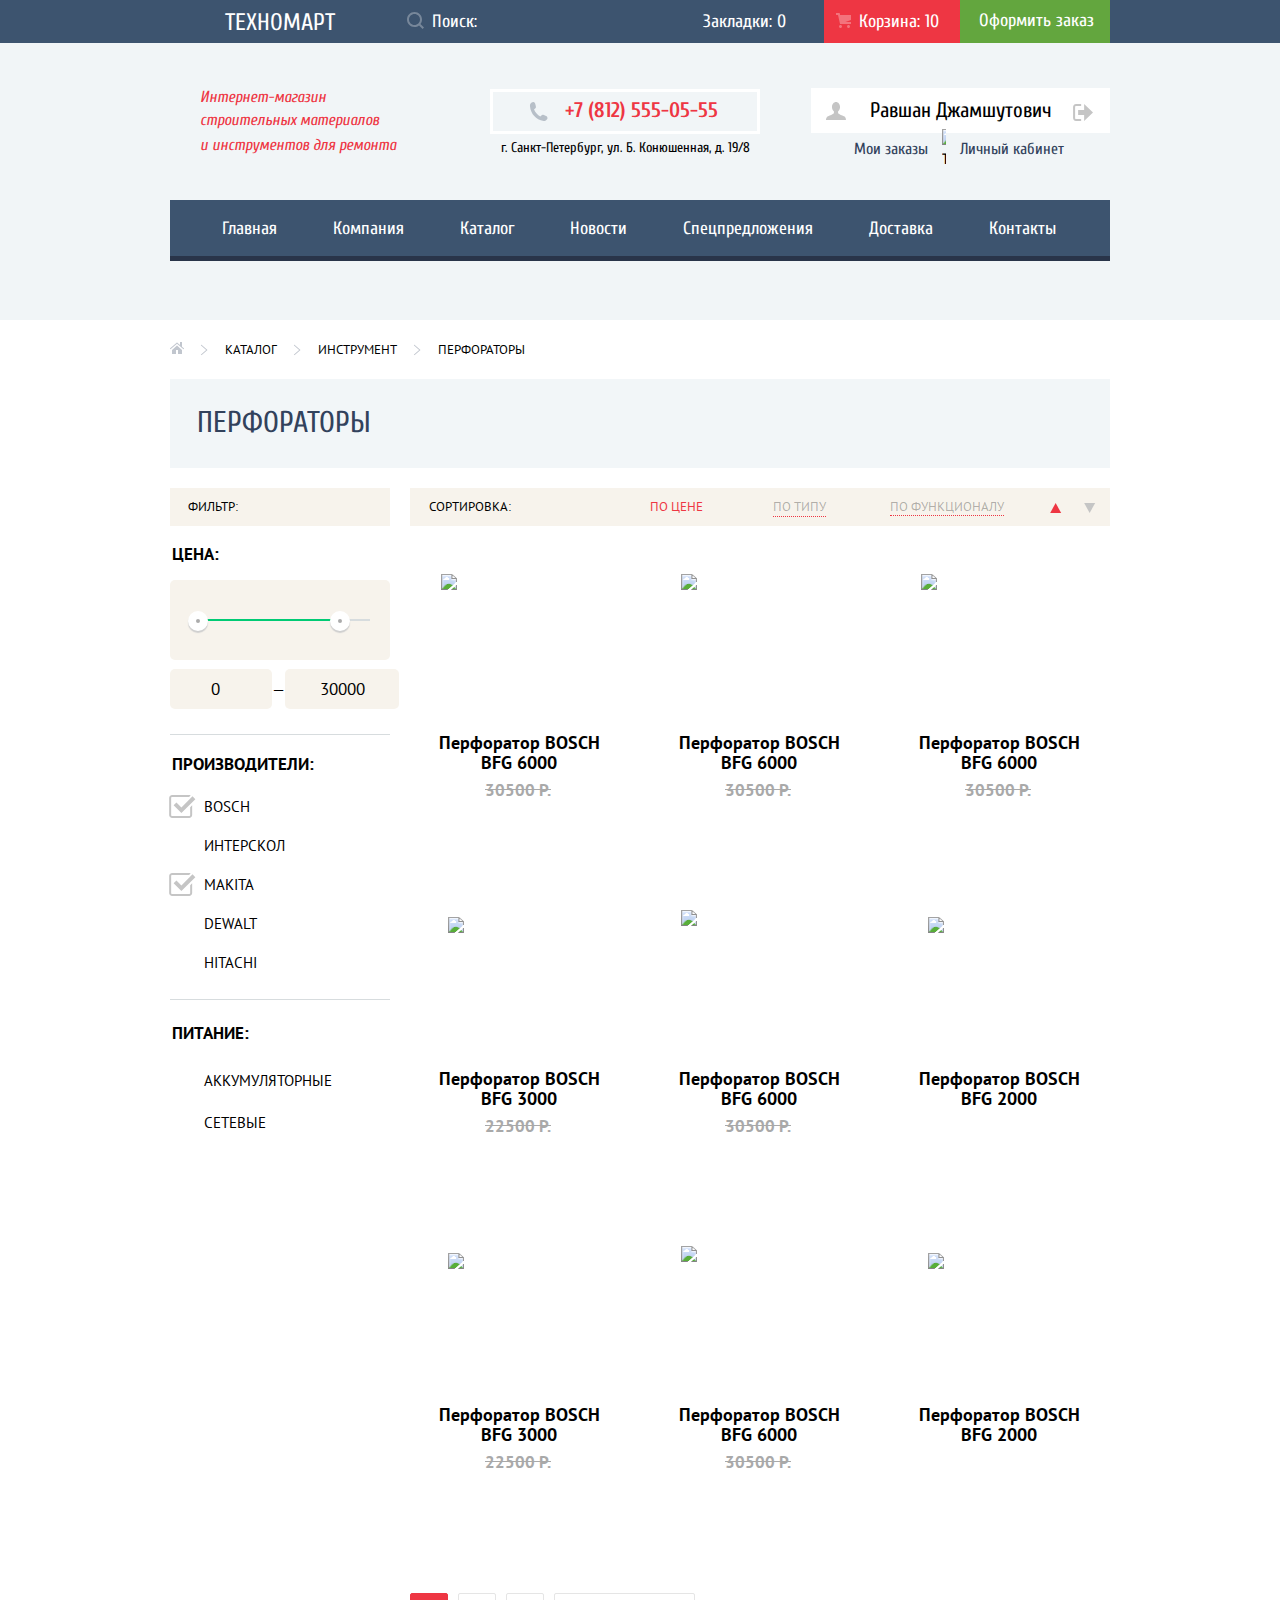
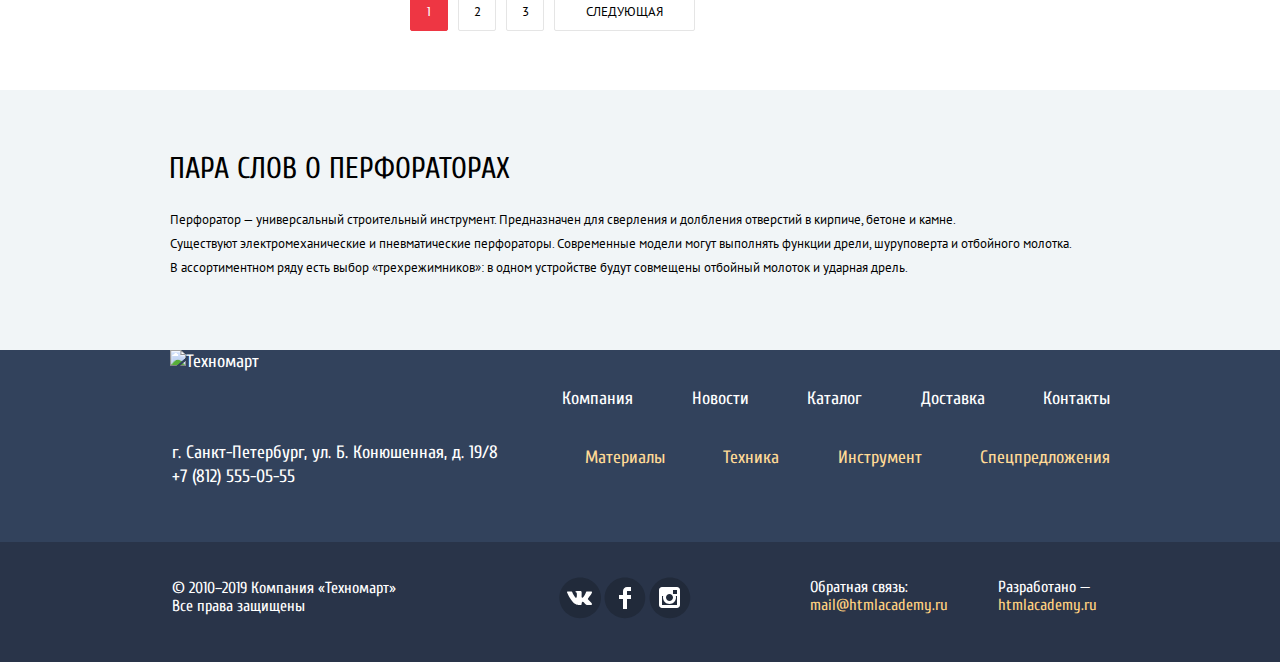
==== commit 98d2ae44: "Исправил ошибки" ====
--- a/catalog.html
+++ b/catalog.html
@@ -5,7 +5,7 @@
   <meta name="viewport" content="width=device-width, initial-scale=1.0">
   <link href="https://fonts.googleapis.com/css2?family=Cuprum:ital,wght@0,400;0,700;1,400;1,700&family=PT+Sans:ital,wght@0,400;0,700;1,400;1,700&display=swap" rel="stylesheet">
   <link href="css/normalize.min.css" rel="stylesheet">
-  <link href="css/style.css" rel="stylesheet">
+  <link href="css/style.min.css" rel="stylesheet">
   <title>HTML Academy: Каталог</title>
 </head>
 <body class="page-body">
@@ -62,10 +62,10 @@
           <path id="icon-user" d="M17.881 14.166C15.737 13.431 13.625 12.5 12.674 11.776C12.017 11.275 11.904 10.158 12.157 9.361C13.275 8.458 14.021 6.884 14.021 5.083C14.021 2.276 12.221 0 10 0C7.77902 0 5.97901 2.276 5.97901 5.083C5.97901 6.884 6.72501 8.457 7.84201 9.36C8.09501 10.158 7.98302 11.275 7.32502 11.776C6.37502 12.5 4.26201 13.43 2.11801 14.166C-0.0259852 14.902 1.48343e-05 18 1.48343e-05 18H20C20 18 20.025 14.901 17.881 14.166Z" fill="#C5C5C5"/>
           </svg></a></div>
 
-      <div class="catalog-login-svg"><a class="icon-exit" href="#"><svg aria-hidden="true" focusable="false" width="20" height="17" viewBox="0 0 20 17" fill="none" xmlns="http://www.w3.org/2000/svg">
+      <div class="catalog-login-svg"><a class="icon-exit" href="#"><svg aria-label="Выход из профиля" focusable="false" width="20" height="17" viewBox="0 0 20 17" fill="none" xmlns="http://www.w3.org/2000/svg">
           <path id="icon-login" d="M20 8.5L11.125 0V6H5.125V11H11.125V17L20 8.5Z" fill="#C5C5C5"/>
           <path id="icon-login2" d="M2.10591 13.952V3.048C2.12391 2.672 2.27691 1.991 3.11591 1.991H8.14291V0H3.11591C0.937914 0 0.111914 1.81 0.0869141 3.027V13.973C0.111914 15.189 0.937914 17 3.11591 17H8.14291V15.01H3.11591C2.27691 15.01 2.12391 14.327 2.10591 13.952Z" fill="#C5C5C5"/>
-          </svg><a></div>
+          </svg></a></div>
 
 
       <div class="catalog-custom-nav">
@@ -124,10 +124,10 @@
             <li><a href="#">По функционалу</a></li>
           </ul>
         <div class="sorting-controls">
-          <a class="red-triagle" href="#"><svg aria-hidden="true" focusable="false" width="12" height="10" viewBox="0 0 12 10" fill="none" xmlns="http://www.w3.org/2000/svg">
+          <a class="red-triagle" href="#"><svg aria-label="Кнопка наверх" focusable="false" width="12" height="10" viewBox="0 0 12 10" fill="none" xmlns="http://www.w3.org/2000/svg">
             <path class="sorting-controls-checked" id="sorting-controls-svg" d="M5.66241 0L11.1624 10L0.162415 10" fill="#C5C5C5"/>
             </svg></a>
-          <a class="white-triagle" href="#"><svg aria-hidden="true" focusable="false" width="12" height="10" viewBox="0 0 12 10" fill="none" xmlns="http://www.w3.org/2000/svg">
+          <a class="white-triagle" href="#"><svg aria-label="Кнопка вниз" focusable="false" width="12" height="10" viewBox="0 0 12 10" fill="none" xmlns="http://www.w3.org/2000/svg">
             <path id="sorting-controls-svg1" d="M5.66241 10L0.162415 0H11.1624" fill="#C5C5C5"/>
             </svg></a>
         </div>
--- a/css/style.min.css
+++ b/css/style.min.css
@@ -0,0 +1 @@
+@-webkit-keyframes bounce{0%{-webkit-transform:translateY(-2000px);transform:translateY(-2000px)}70%{-webkit-transform:translateY(30px);transform:translateY(30px)}90%{-webkit-transform:translateY(-10px);transform:translateY(-10px)}to{-webkit-transform:translateY(0);transform:translateY(0)}}@keyframes bounce{0%{-webkit-transform:translateY(-2000px);transform:translateY(-2000px)}70%{-webkit-transform:translateY(30px);transform:translateY(30px)}90%{-webkit-transform:translateY(-10px);transform:translateY(-10px)}to{-webkit-transform:translateY(0);transform:translateY(0)}}@-webkit-keyframes shake{0%,to{-webkit-transform:translateX(0);transform:translateX(0)}10%,30%,50%,70%,90%{-webkit-transform:translateX(-10px);transform:translateX(-10px)}20%,40%,60%,80%{-webkit-transform:translateX(10px);transform:translateX(10px)}}@keyframes shake{0%,to{-webkit-transform:translateX(0);transform:translateX(0)}10%,30%,50%,70%,90%{-webkit-transform:translateX(-10px);transform:translateX(-10px)}20%,40%,60%,80%{-webkit-transform:translateX(10px);transform:translateX(10px)}}:root{--basic-red: #EE3643;--basic-green:#63A63E;--basic-grey: #3D546F;--basic-greylight:#C5C5C5;--basic-background: #F1F5F7;--white:#ffffff;--special-yellow:#FFBF47;--special-blue:#3BBCE3;--special-lilac:#DC91D8;--special-greenlight:#8ED78F;--special-yellowwlight:#FFD180;--success:#5FBB2D;--warning:#FFBF47;--error:#BA2732;--light-grey:#EAEAEA}body{min-width:960px;margin:0;padding:0;font-size:13px;line-height:24px}.header-menu-search input,a,body{font-family:"Cuprum",Arial,sans-serif}a{text-decoration:none}.header-logo:hover{background-color:#ee3643}.button-login:hover{color:var(--basic-red)}.button-login:active{color:var(--basic-greylight)}.button-login:hover svg #icon-login,.button-login:hover svg #icon-login2{fill:var(--basic-grey)}.button-login:active svg #icon-login,.button-login:active svg #icon-login2{fill:#c5c5c5}.site-nav a:hover{background-color:#293449}.site-nav a:active{color:rgba(255,255,255,.5)}.offers-button:hover{background-color:rgba(197,197,197,.3)}.offers-button:active{background-color:rgba(169,169,169,.3)}.button:hover{background:#ba2732}.button:active{background-color:var(--error)}.popular-manufactures-item:hover{-webkit-filter:drop-shadow(0 4px 20px rgba(0,0,0,.15));filter:drop-shadow(0 4px 20px rgba(0,0,0,.15))}.popular-goods-item:hover,.popular-manufactures-item a:active,.popular-manufactures-item:hover{border:1px solid #eaeaea;-webkit-box-sizing:border-box;box-sizing:border-box}.catalog-goods-menu li:hover,.popular-goods-item:hover,.popular-goods-menu li:hover{-webkit-box-shadow:0 4px 20px rgba(0,0,0,.15);box-shadow:0 4px 20px rgba(0,0,0,.15)}.popular-manufactures-item a:active{background:rgba(0,0,0,.0001);opacity:.5;-webkit-filter:drop-shadow(0 4px 20px rgba(0,0,0,.15));filter:drop-shadow(0 4px 20px rgba(0,0,0,.15))}.footer-assortment a:hover,.footer-developed a:hover,.footer-mail a:hover,.footer-nav a:hover{-webkit-text-decoration-line:underline;text-decoration-line:underline}.footer-assortment a:active,.footer-nav a:active{color:#f1f5f7;opacity:.5;-webkit-text-decoration-line:none;text-decoration-line:none}.footer-developed a:active,.footer-mail a:active{color:var(--basic-red);-webkit-text-decoration-line:none;text-decoration-line:none}img{max-width:100%;height:auto}a,button{color:var(--white)}.page{height:100%}.page-body{min-height:100%;display:-ms-grid;display:grid;-ms-grid-rows:-webkit-min-content 1fr -webkit-min-content;-ms-grid-rows:min-content 1fr min-content;grid-template-rows:-webkit-min-content 1fr -webkit-min-content;grid-template-rows:min-content 1fr min-content;-ms-flex-line-pack:start;align-content:start}.catalog-main-header,.main-header{margin-bottom:60px;height:320px;background-color:var(--basic-background)}.catalog-main-header{margin-bottom:21px}.header-menu{margin-bottom:46px;min-height:42px}.header-menu-bar{background-color:var(--basic-grey)}.header-nav-wrapper{position:relative;display:-ms-grid;display:grid;-ms-grid-columns:1fr -webkit-min-content;-ms-grid-columns:1fr min-content;grid-template-columns:1fr -webkit-min-content;grid-template-columns:1fr min-content;width:940px;padding:0;margin:0 auto 42px}.header-logo{position:absolute;display:block;text-align:center;padding-top:11px;background:url(../img/header-logo.png) no-repeat center;color:var(--white);font-size:24px;text-transform:uppercase;width:220px;height:47px}.header-logo:hover{background:url(../img/header-logo-active.png) no-repeat center}.header-logo,.header-menu-nav,.header-menu-nav a{-webkit-box-sizing:border-box;box-sizing:border-box}.header-menu-nav{padding:0;font-size:18px;list-style:none;width:570px;display:-webkit-box;display:-ms-flexbox;display:flex;-ms-flex-wrap:wrap;flex-wrap:wrap;margin:0 0 0 220px}.header-menu-nav a{position:relative;display:block;padding-bottom:9px;padding-top:10px}.header-menu-search{position:relative}.header-menu-search input{font-size:18px;width:270px;height:43px;border:0;background-color:transparent;padding-left:42px;vertical-align:center}.header-menu-search input::-webkit-input-placeholder{font-family:"Cuprum",Arial,sans-serif;font-size:18px;line-height:24px;color:var(--white)}.header-menu-search input::-moz-placeholder{font-family:"Cuprum",Arial,sans-serif;font-size:18px;color:var(--white);opacity:1}.header-menu-search input:-moz-placeholder{font-family:"Cuprum",Arial,sans-serif;font-size:18px;color:var(--white);opacity:1}.header-menu-search input:-ms-input-placeholder{font-family:"Cuprum",Arial,sans-serif;font-size:18px;color:var(--white)}.header-menu-search input:focus{color:#000;background-color:#fff}.search-svg{position:absolute;top:12px;left:17px;width:17px;height:17px}.header-menu-search:hover #search-svg{fill:var(--white)}.header-menu-search input:focus+.search-svg #search-svg{fill:var(--basic-red)}.header-menu-bookmark{width:164px;padding-left:43px}.header-menu-bookmark::before,.header-menu-cart::before{content:"";position:absolute;top:14px;left:20px;width:15px;height:15px;background-image:url(../img/icon-bookmark.svg);background-repeat:no-repeat;background-position:0 0;opacity:.3}.header-menu-cart{width:136px;padding-left:35px}.catalog-header-menu-cart{background-color:var(--basic-red)}.header-menu-cart::before{top:13px;left:12px;background-image:url(../img/icon-cart.svg)}.header-menu-bookmark:hover::before,.header-menu-cart:hover::before{opacity:1}.header-menu-bookmark:active::before,.header-menu-cart:active:before{opacity:.3}.header-menu-nav a:active{color:rgba(255,255,255,.5)}.header-menu-bookmark:active,.header-menu-cart:active{background-color:#161d29}.header-checkout{width:150px;display:block;text-align:center;padding-left:19px;padding-right:16px;padding-top:9px;font-size:18px;background-color:var(--basic-green);-webkit-box-sizing:border-box;box-sizing:border-box}.header-checkout:hover{background-color:var(--success)}.header-checkout:active{color:rgba(255,255,255,.5)}.header-info{font-size:21px;display:-webkit-box;display:-ms-flexbox;display:flex;-webkit-box-pack:justify;-ms-flex-pack:justify;justify-content:space-between;-webkit-box-align:start;-ms-flex-align:start;align-items:flex-start;width:940px;height:75px;margin:0 auto 36px;padding:0 10px 0 30px}.catalog-header-info{margin-bottom:40px}.header-info p{margin:-4px 0 0;padding:0 0 0 20px}.header-info-item{font-size:16px;line-height:23px;font-style:italic;color:var(--basic-red)}.header-info-item span{display:inline-block;vertical-align:0;margin-top:2px}.header-adress{position:relative;display:-webkit-box;display:-ms-flexbox;display:flex;-webkit-box-orient:vertical;-webkit-box-direction:normal;-ms-flex-direction:column;flex-direction:column;-webkit-box-pack:center;-ms-flex-pack:center;justify-content:center;-webkit-box-align:center;-ms-flex-align:center;align-items:center;font-size:14px;margin-left:23px}.header-adress-info{font-size:21px;line-height:30px;font-weight:700;color:var(--basic-red);border:3px solid #fff;-webkit-box-sizing:border-box;box-sizing:border-box;width:270px;height:45px;padding-left:72px;padding-top:3px}.adres-info-phone-svg{position:absolute;top:13px;left:39px}.adress-info-street{display:inline-block;vertical-align:0;margin-top:2px}.button-login,.header-login{display:-webkit-box;display:-ms-flexbox;display:flex}.button-login{position:relative;-webkit-box-align:center;-ms-flex-align:center;align-items:center;font-family:"Cuprum",Arial,sans-serif;font-size:21px;line-height:21px;color:#000;border:0;background-color:var(--white);margin-right:10px;padding-right:27px;padding-left:45px;width:121px;height:45px;-webkit-box-sizing:border-box;box-sizing:border-box}.button-login-svg{position:absolute;top:14px;left:19px}.button-registration,.site-nav a{-webkit-box-sizing:border-box;box-sizing:border-box}.button-registration{display:-webkit-box;display:-ms-flexbox;display:flex;-webkit-box-align:center;-ms-flex-align:center;align-items:center;font-family:"Cuprum",Arial,sans-serif;font-size:21px;line-height:21px;color:#000;border:0;background-color:var(--white);margin-right:10px;padding-right:24px;padding-left:24px;width:150px;height:45px}.main-nav{background-color:var(--basic-grey);display:-ms-grid;display:grid;width:940px;min-height:60px;margin:0 auto;padding:0;-webkit-box-shadow:inset 0 -5px 0 #293449;box-shadow:inset 0 -5px 0 #293449}.site-nav{font-size:18px;min-height:60px;margin:0;list-style:none;-ms-flex-wrap:wrap;flex-wrap:wrap;-ms-flex-pack:distribute;justify-content:space-around;-webkit-box-align:center;-ms-flex-align:center;align-items:center;padding:1px 28px 0 23px}.site-nav a{display:block;padding:16px 24px 20px 27px}.site-nav,.special-offers-menu,.special-offers-menu-left{display:-webkit-box;display:-ms-flexbox;display:flex}.special-offers-menu{width:940px;height:409px;padding:0 10px;margin:0 auto 59px}.special-offers-menu-left{-ms-flex-wrap:wrap;flex-wrap:wrap}.special-offers-menu-right .offer-menu-item{margin-right:0}.special-offers-menu h3{font-size:24px;font-weight:700;line-height:30px;color:var(--white)}.offers-button,.slider-list h2{color:var(--white);text-transform:uppercase}.offers-button{font-family:"Cuprum",Arial,sans-serif;font-size:14px;line-height:18px;background-color:rgba(255,255,255,.3);border:0;width:135px;height:38px;cursor:pointer}.offer-menu-item{display:-webkit-box;display:-ms-flexbox;display:flex;width:300px;height:123px;-webkit-box-sizing:border-box;box-sizing:border-box;padding-top:20px;padding-left:23px;margin-bottom:20px;margin-right:20px}.offer-menu-item h3{padding:0;margin:0 0 14px}.offer-materials,.offer-tool{position:relative;background-color:var(--special-yellow)}.offer-delivery::after,.offer-discounts::after,.offer-materials::after,.offer-technics::after,.offer-tool::after{position:absolute;left:213px;top:31px;content:"";width:44px;height:65px;background-color:transparent;background-image:url(../img/materials-logo.svg);background-repeat:no-repeat;background-position:0 0}.offer-tool{background-color:var(--special-blue)}.offer-technics button,.offer-tool button{margin-left:-2px}.offer-delivery::after,.offer-discounts::after,.offer-technics::after,.offer-tool::after{left:194px;top:34px;width:75px;height:61px;background-image:url(../img/tool-logo.svg)}.offer-discounts,.offer-technics{position:relative;background-color:var(--special-lilac)}.offer-delivery::after,.offer-discounts::after,.offer-technics::after{left:191px;top:31px;width:78px;height:62px;background-image:url(../img/technics-logo.svg)}.offer-discounts{background-color:var(--special-greenlight)}.offer-discounts button{margin-top:-2px;margin-left:-1px}.offer-delivery::after,.offer-discounts::after{left:196px;top:26px;width:59px;height:72px;background-image:url(../img/discounts-logo.svg)}.offer-delivery{background-color:var(--special-yellowwlight)}.offer-delivery button{margin-top:-2px;margin-left:-2px}.offer-delivery::after{left:191px;top:32px;width:78px;height:63px;background-image:url(../img/delivery-logo.svg)}.offer-delivery,.popular-goods-menu li,.slider{position:relative}.slider-list{padding:0;margin:0;list-style:none}.slider-control-left,.slider-control-right{position:absolute;top:123px;display:block;width:22px;height:40px}.slider-control-left{left:25px}.slider-control-right{right:21px}.slide-button{position:absolute;left:24px;bottom:27px}.slide-button a,.slider-controls-circle{display:-webkit-box;display:-ms-flexbox;display:flex}.slide-button a{-webkit-box-pack:center;-ms-flex-pack:center;justify-content:center;-webkit-box-align:center;-ms-flex-align:center;align-items:center}.slider-controls-circle{position:absolute;left:295px;top:220px;-ms-flex-wrap:wrap;flex-wrap:wrap;-webkit-box-pack:justify;-ms-flex-pack:justify;justify-content:space-between;width:30px;min-height:10px}.slider-controls-circle button{padding:0;width:10px;height:10px;background-color:var(--white);border:2px solid #fff;border-radius:50%;-webkit-box-sizing:border-box;box-sizing:border-box}.slider-controls-circle .current{background-color:#ee3643}.slide-drill,.slide-perforators{display:none}.slide-current{display:block}.slide-perforators{background:url(../img/slider-background-grey.png) no-repeat,url(../img/perforators.jpg) no-repeat center;width:620px;height:266px}.slide-drill{background:url(../img/slider-background-grey.png) no-repeat,url(../img/drill.jpg) no-repeat center;width:620px;height:266px}.slider-list h2{font-size:36px;font-weight:700;line-height:36px;padding-top:23px;padding-left:24px;margin:0 0 5px}.slider-list p{margin:0;font-size:18px;color:var(--white);padding:0 0 0 24px}.popular-goods-menu{display:-ms-grid;display:grid;-ms-grid-columns:220px 20px 220px 20px 220px 20px 220px;grid-template-columns:220px 220px 220px 220px;gap:20px;width:940px;padding:0 10px;margin:0 auto 68px;list-style:none}.popular-goods-header{width:940px;height:89px;background-color:#f9f5f0;display:-webkit-box;display:-ms-flexbox;display:flex;-webkit-box-pack:justify;-ms-flex-pack:justify;justify-content:space-between;-webkit-box-align:center;-ms-flex-align:center;align-items:center;padding:0 12px 0 27px;margin:0 auto 20px;-webkit-box-sizing:border-box;box-sizing:border-box}.catalog-background{background:#f2f6f8}.popular-goods-header h2{font-size:30px;font-weight:400;text-transform:uppercase;line-height:30px;color:#32425c;margin-top:23px}.catalog-goods-menu li:hover .popular-goods-item-buttons,.popular-goods-menu li:hover .popular-goods-item-buttons{visibility:visible}.popular-goods-item,.popular-goods-item-buttons{display:-webkit-box;display:-ms-flexbox;display:flex}.popular-goods-item-buttons{position:absolute;top:1px;left:2px;-webkit-box-pack:center;-ms-flex-pack:center;justify-content:center;-webkit-box-align:center;-ms-flex-align:center;align-items:center;background-color:var(--white);height:170px;width:99%;visibility:hidden}.popular-goods-header button{margin-right:2px;margin-top:-1px}.popular-goods-header .manufacturers-button{margin-right:7px;margin-top:-2px}.popular-goods-menu li{border:1px solid #eaeaea}.popular-goods-item{position:relative;width:220px;height:318px;-webkit-box-sizing:border-box;box-sizing:border-box;-webkit-box-orient:vertical;-webkit-box-direction:normal;-ms-flex-direction:column;flex-direction:column;-webkit-box-pack:start;-ms-flex-pack:start;justify-content:start;-webkit-box-align:start;-ms-flex-align:start;align-items:start;margin:0;padding:0}.popular-goods-item h3{font-family:"PT Sans",Arial,sans-serif;font-size:18px;line-height:20px;font-weight:700;color:#000;text-align:center;vertical-align:center;padding:0;margin:-7px 28px 6px 26px}.bfg-9000 img{padding-left:16px;padding-top:4px;padding-bottom:2px}.bfg-2000-3000 img,.catalog-bfg-2000-3000 img{margin-left:38px;margin-top:27px;padding-bottom:31px}.catalog-bfg-2000-3000 img{padding-bottom:33px}.bfg-6000 img,.catalog-bfg-6000 img{margin-left:31px;margin-top:20px;padding-bottom:22px}.catalog-bfg-6000 img{padding-bottom:24px}.good-item-bookmark,.popular-goods-item img{-webkit-box-ordinal-group:0;-ms-flex-order:-1;order:-1}.popular-goods-item img{margin-bottom:14px}.popular-goods-item .goods-item-oldprice{margin-left:75px;margin-top:2px}.good-item-bookmark{display:-webkit-box;display:-ms-flexbox;display:flex;-webkit-box-orient:vertical;-webkit-box-direction:normal;-ms-flex-direction:column;flex-direction:column;-webkit-box-pack:center;-ms-flex-pack:center;justify-content:center;-ms-flex-line-pack:center;align-content:center;padding-left:59px;width:184px;height:164px}.goods-item-oldprice,.prise-button{font-family:"PT Sans",Arial,sans-serif;text-transform:uppercase;font-weight:700;font-size:17px;line-height:18px}.goods-item-oldprice{display:block;color:#a9a9a9;-webkit-text-decoration-line:line-through;text-decoration-line:line-through}.prise-button{left:44px;top:258px;font-style:normal;background-color:var(--white);background-image:url(../img/red-price-button.png);border:0;width:141px;height:38px;cursor:pointer}.new::before,.prise-button,.prise-button-bfg9000{position:absolute;background-repeat:no-repeat}.prise-button-bfg9000{left:47px;top:258px;font-family:"PT Sans",Arial,sans-serif;text-transform:uppercase;font-style:normal;font-weight:700;font-size:17px;line-height:18px;background-color:var(--white);background-image:url(../img/red-price-button.png);border:0;width:141px;height:38px;cursor:pointer}.prise-button-bfg9000 span{margin-left:-10px;margin-top:-1px}.prise-button span{margin-left:-10px;margin-top:-10px}.new{position:relative}.new::before{content:"";right:0;top:0;width:70px;height:70px;background-color:transparent;background-image:url(../img/new.png);background-position:0 0;z-index:1}.popular-manufacturers-menu{display:-ms-grid;display:grid;-ms-grid-columns:220px 20px 220px 20px 220px 20px 220px;grid-template-columns:220px 220px 220px 220px;-ms-grid-rows:145px 20px 145px;grid-template-rows:145px 145px;gap:20px;width:940px;padding:0 10px;margin:0 auto 70px}.popular-manufacturers-menu>:nth-child(1){-ms-grid-row:1;-ms-grid-column:1}.popular-manufacturers-menu>:nth-child(2){-ms-grid-row:1;-ms-grid-column:3}.popular-manufacturers-menu>:nth-child(3){-ms-grid-row:1;-ms-grid-column:5}.popular-manufacturers-menu>:nth-child(4){-ms-grid-row:1;-ms-grid-column:7}.popular-manufacturers-menu>:nth-child(5){-ms-grid-row:3;-ms-grid-column:1}.popular-manufacturers-menu>:nth-child(6){-ms-grid-row:3;-ms-grid-column:3}.popular-manufacturers-menu>:nth-child(7){-ms-grid-row:3;-ms-grid-column:5}.popular-manufacturers-menu>:nth-child(8){-ms-grid-row:3;-ms-grid-column:7}.main-services-bar{background-color:var(--basic-background);width:100%;height:522px;margin-bottom:45px}.main-services{width:940px;margin:0 auto;padding:0 10px}.services-menu-wrapper{width:948px;min-height:284px;display:-webkit-box;display:-ms-flexbox;display:flex;-webkit-box-pack:justify;-ms-flex-pack:justify;justify-content:space-between}.services-menu-wrapper h3{padding:0;margin:0}.main-services-info{width:100%;margin-bottom:70px}.main-services-info h2{padding-top:64px}.main-services-info span,.main-services-item span{display:inline-block;vertical-align:0;margin-top:1px}.main-services h2{font-weight:400;font-size:30px;line-height:30px;text-transform:uppercase}.main-services p{font-family:"PT Sans",sans-serif;font-size:13px;line-height:24px;margin-top:-1px;margin-left:-1px}.main-services-menu,.main-services-menu a{display:-webkit-box;display:-ms-flexbox;display:flex}.main-services-menu{position:relative;font-family:"Cuprum",Arial,sans-serif;font-size:21px;font-weight:700;line-height:30px;padding:0;-webkit-box-orient:vertical;-webkit-box-direction:normal;-ms-flex-direction:column;flex-direction:column;-webkit-box-pack:start;-ms-flex-pack:start;justify-content:start;margin:0 80px 0 0;list-style:none}.credit::after,.delivery::after,.guarantee::after,.main-services-menu::after{content:"";position:absolute;background-repeat:no-repeat;background-position:0 0}.main-services-menu::after{right:0;top:-49px;width:10px;height:279px;background-image:url(../img/service-line.svg)}.main-services-menu a{width:240px;height:61px;background-color:#32425c;padding-bottom:17.5px;padding-top:14.5px;padding-left:22px;-webkit-box-sizing:border-box;box-sizing:border-box}.main-services-menu a:hover{background:#293449}.main-services-menu .services-menu-current,.main-services-menu a:active{background-color:var(--white);color:#32425c}.delivery{display:none;position:relative;width:619px;min-height:283px}.credit::after,.delivery::after,.guarantee::after{width:468px;height:235px;left:141px;top:20px;background-image:url(../img/delivery-car.png)}.guarantee{z-index:1}.credit::after,.guarantee::after{width:389px;height:283px;left:239px;top:0;background-image:url(../img/garant.png)}.credit,.guarantee{display:none;position:relative;width:619px;min-height:283px}.credit-button{position:absolute;left:0;top:131px;font-family:"Cuprum",Arial,sans-serif;font-size:14px;line-height:18px;color:var(--white);background-color:#ff5357;border:0;border-radius:5px;text-transform:uppercase;width:195px;height:38px}.credit::after{width:465px;height:285px;left:165px;background-image:url(../img/credit.png)}.services-item-current{display:block}.main-services-item h3{color:#32425c;margin-left:-10px;margin-top:-2px}.main-services-item p{position:relative;margin-left:-10px;margin-top:30px;z-index:10}.main-services-item span{margin-top:2px}.credit-button:hover{background-color:#ca2c37}.credit-button:active{background-color:var(--error)}.main-info-wrapper{width:940px;padding:0 10px;display:-webkit-box;display:-ms-flexbox;display:flex;-webkit-box-pack:justify;-ms-flex-pack:justify;justify-content:space-between;margin:0 auto 70px}.main-info{width:460px}.main-contacts{width:300px}.main-info h2,.main-services-item h3{font-size:30px;font-weight:400;text-transform:uppercase;line-height:30px}.main-info p{font-family:"PT Sans",Arial,sans-serif;font-size:13px;margin-top:-2px;margin-left:-1px}.paragraf-info-wrapper{margin-top:28px}.main-info-menu{position:relative;font-size:18px;line-height:24px;padding:0;margin:-10px 0 19px;list-style:none}.main-info-menu li{position:relative;padding-left:37px;margin-bottom:12px}.main-info-menu li:nth-of-type(1)::before,.main-info-menu li:nth-of-type(2)::before,.main-info-menu li:nth-of-type(3)::before{content:"";position:absolute;left:-1px;top:13px;width:25px;height:2px;background-color:var(--basic-red)}.main-info-menu li:nth-of-type(2)::before,.main-info-menu li:nth-of-type(3)::before{top:11px}.main-info-menu li:nth-of-type(3)::before{top:9px}.main-contacts h2{font-size:30px;font-weight:400;text-transform:uppercase;line-height:30px;margin-bottom:23px;margin-left:-2px}.main-contacts p{font-family:"PT Sans",Arial,sans-serif;font-size:13px;margin-bottom:32px;margin-left:-2px}.main-contacts img{margin-bottom:18px}.footer-nav-wrapper{background-color:#32425c}.footer-section-nav{font-size:18px;color:var(--white);width:940px;margin:0 auto;display:-ms-grid;display:grid;-ms-grid-columns:390px 550px;grid-template-columns:390px 550px;-ms-grid-rows:61px auto;grid-template-rows:61px auto;padding:0 10px 35px}.footer-section-nav>:nth-child(1){-ms-grid-row:1;-ms-grid-column:1}.footer-section-nav>:nth-child(2){-ms-grid-row:1;-ms-grid-column:2}.footer-section-nav>:nth-child(3){-ms-grid-row:2;-ms-grid-column:1}.footer-section-nav>:nth-child(4){-ms-grid-row:2;-ms-grid-column:2}.footer-nav-menu{margin:0;font-family:"Cuprum",Arial,sans-serif;font-size:18px;line-height:24px;font-weight:400;color:#f3f7f9;display:-webkit-box;display:-ms-flexbox;display:flex;-ms-flex-wrap:wrap;flex-wrap:wrap;-webkit-box-pack:justify;-ms-flex-pack:justify;justify-content:space-between;-webkit-box-align:start;-ms-flex-align:start;align-items:flex-start;padding:37px 0 0 2px;list-style:none}.footer-adress{margin-top:12px;margin-left:2px}.footer-assortment-menu{margin:0;display:-webkit-box;display:-ms-flexbox;display:flex;-webkit-box-pack:justify;-ms-flex-pack:justify;justify-content:space-between;-webkit-box-align:start;-ms-flex-align:start;align-items:flex-start;padding:35px 0 0 25px;list-style:none}.footer-section-nav a{font-size:18px}.footer-assortment a{color:#ffda96}.footer-social-wrapper{background-color:#293449;min-height:120px}.footer-social{font-size:16px;line-height:18px;color:var(--white);width:940px;margin:0 auto;display:-ms-grid;display:grid;-ms-grid-columns:-webkit-max-content 50px 1fr 50px -webkit-min-content 50px -webkit-min-content;-ms-grid-columns:max-content 50px 1fr 50px min-content 50px min-content;grid-template-columns:-webkit-max-content 1fr -webkit-min-content -webkit-min-content;grid-template-columns:max-content 1fr min-content min-content;gap:50px;padding:20px 13px 0 0;-webkit-box-sizing:border-box;box-sizing:border-box}.footer-social-menu{display:-ms-grid;display:grid;-ms-grid-columns:44px 1px 44px 1px 44px;grid-template-columns:repeat(3,44px);-ms-grid-column-align:center;justify-self:center;gap:1px;list-style:none;margin-left:3px;margin-top:14px}.footer-social a{font-size:16px;line-height:18px;color:#ffd180}.footer-copy{margin-left:2px;margin-top:17px}.footer-copy,.footer-developed a,.footer-mail a{font-size:16px;font-weight:18px}.hidden-header{position:absolute;width:1px;height:1px;margin:-1px;border:0;padding:0;white-space:nowrap;-webkit-clip-path:inset(100%);clip-path:inset(100%);clip:rect(0 0 0 0);overflow:hidden}.button{font-family:"Cuprum",Arial,sans-serif;font-size:14px;line-height:18px;text-transform:uppercase;color:var(--white);background-color:var(--basic-red);width:192px;height:38px;border:0}.button-contacts,.button-info{padding-top:4px;-webkit-box-sizing:border-box;box-sizing:border-box}.button-contacts{width:300px;display:-webkit-box;display:-ms-flexbox;display:flex;-webkit-box-pack:center;-ms-flex-pack:center;justify-content:center;-webkit-box-align:center;-ms-flex-align:center;align-items:center;cursor:pointer}.button-info{width:220px}.button:hover{background:#ca2c37}.footer-social-menu a svg:active #fb,.footer-social-menu a svg:active #insta,.footer-social-menu a svg:active #vk,.footer-social-menu a svg:hover #fb,.footer-social-menu a svg:hover #insta,.footer-social-menu a svg:hover #vk{fill:var(--basic-red)}.catalog-info-item-wrapper{padding-top:5px}.catalog-header-adress{margin-top:4px;margin-left:20px}.header-login-name:active{color:var(--basic-greylight);background:rgba(0,0,0,.0001)}.icon-exit:hover svg #icon-login,.icon-exit:hover svg #icon-login2,.icon-user:hover svg #icon-user{fill:var(--basic-grey)}.icon-exit:active svg #icon-login,.icon-exit:active svg #icon-login2,.icon-user:active svg #icon-user{fill:var(--basic-greylight)}.header-login-link{font-family:"Cuprum",Arial,sans-serif;font-size:16px;line-height:18px;color:#32425c}.header-login-link:hover{color:var(--basic-red)}.header-login-link:active{color:var(--basic-greylight);background:rgba(0,0,0,.0001)}.header-catalog-login{position:relative;width:299px;height:70px;margin-right:10px;margin-top:3px}.catalog-login-avatar-svg{position:absolute;top:13px;left:15px}.catalog-login-svg{position:absolute;top:14px;right:17px}.catalog-custom-nav,.header-login-name{display:-webkit-box;display:-ms-flexbox;display:flex;-webkit-box-align:center;-ms-flex-align:center;align-items:center}.header-login-name{-webkit-box-pack:center;-ms-flex-pack:center;justify-content:center;width:299px;height:45px;background-color:var(--white);font-family:"Cuprum",Arial,sans-serif;font-size:21px;line-height:21px;color:#000;-webkit-box-sizing:border-box;box-sizing:border-box}.catalog-custom-nav{width:210px;height:18px;-webkit-box-pack:justify;-ms-flex-pack:justify;justify-content:space-between;margin-top:7px;margin-left:43px}.main-catalog-menu,.main-catalog-menu a{line-height:18px;text-transform:uppercase}.main-catalog-menu{list-style:none}.main-catalog-menu a{color:#000}.catalog-perforators-info p,.main-catalog-menu,.main-catalog-menu a,.menu-list-items a{font-family:"PT Sans",Arial,sans-serif;font-size:13px}.menu-list-items a{line-height:18px;color:#000}.perforators-info-wrapper{background-color:var(--basic-background)}.catalog-perforators-info{width:940px;height:261px;padding:0;display:-webkit-box;display:-ms-flexbox;display:flex;-webkit-box-orient:vertical;-webkit-box-direction:normal;-ms-flex-direction:column;flex-direction:column;-webkit-box-pack:center;-ms-flex-pack:center;justify-content:center;-webkit-box-align:start;-ms-flex-align:start;align-items:flex-start;margin:0 auto -1px}.catalog-perforators-info h2{padding:0;font-size:30px;line-height:30px;font-weight:400;text-transform:uppercase;margin:5px 0 11px -1px}.catalog-perforators-info p{line-height:24px}.good-item-bookmark{margin-left:-21px;margin-top:10px;margin-bottom:20px}.button-bookmark,.button-buy{font-family:"Cuprum",Arial,sans-serif;font-size:14px;line-height:18px;text-transform:uppercase;width:135px;height:38px;cursor:pointer}.button-buy{position:relative;font-weight:400;background-color:var(--basic-green);border:0;padding-left:23px;margin-bottom:10px}.button-buy::before{content:"";position:absolute;top:10px;left:30px;width:15px;height:15px;background-image:url(../img/icon-cart-grey.svg);background-repeat:no-repeat;background-position:0 0}.button-buy:hover{background:#5fbb2d}.button-buy:active{background:#518534}.button-bookmark{background-color:var(--white);border:3px solid #63a63e}.button-bookmark:active,.button-bookmark:hover{border:3px solid #32425c}.button-bookmark,.button-bookmark:active{color:#32425c;-webkit-box-sizing:border-box;box-sizing:border-box}.button-bookmark:active{border-radius:2px}.catalog-menu-items{display:-webkit-box;display:-ms-flexbox;display:flex;-ms-flex-wrap:wrap;flex-wrap:wrap;-webkit-box-pack:start;-ms-flex-pack:start;justify-content:start;width:940px;padding:0;margin:0 auto 20px;list-style:none}.catalog-menu-items li{position:relative;padding-right:41px}.catalog-menu-items li:not(:nth-last-child(1))::after{content:"";position:absolute;right:17px;top:3px;width:8px;height:12px;background-image:url(../img/icon-right-small.svg)}.catalog-menu-list{width:940px;padding:0;margin:0 auto 59px}.menu-list-items,.menu-list-items li{display:-webkit-box;display:-ms-flexbox;display:flex}.menu-list-items{margin:0;padding:0 0 0 240px;cursor:pointer;list-style:none}.menu-list-items li{-webkit-box-pack:center;-ms-flex-pack:center;justify-content:center;-webkit-box-align:center;-ms-flex-align:center;align-items:center;height:38px;min-width:38px;margin-right:10px;border:1px solid #e5e5e5;-webkit-box-sizing:border-box;box-sizing:border-box;border-radius:2px;text-align:center;text-transform:uppercase}.menu-list-items li:nth-last-child(1){padding-left:31px;padding-right:31px}.menu-list-items .menu-list-items-checked,.menu-list-items li:active,.menu-list-items li:hover{border:1px solid #c5c5c5;-webkit-box-sizing:border-box;box-sizing:border-box;border-radius:2px}.menu-list-items .menu-list-items-checked,.menu-list-items li:active{border:1px solid #ee3643}.menu-list-items .menu-list-items-checked{background-color:var(--basic-red);color:var(--white)}.filter-item-manufacturers{padding:0;border:0;border-bottom:1px solid #d7dcde;width:220px;margin:0 0 18px}.filter-item-manufacturers ul,.filter-item-power ul{list-style:none}.filter-item-manufacturers legend{display:inline-block;font-size:17px;font-weight:700;line-height:30px;margin-left:0}.filter-item-manufacturers label{font-size:15px;line-height:19px;margin-left:-6px;margin-top:18px}.filter-item-power{margin:0;padding:0;border:0;width:220px}.filter-item-manufacturers label,.filter-item-manufacturers legend,.filter-item-power label,.filter-item-power legend,.filter-item-price legend{font-family:"PT Sans",Arial,sans-serif;text-align:left;vertical-align:center;text-transform:uppercase}.filter-item-power legend,.filter-item-price legend{font-size:17px;font-weight:700;line-height:30px;margin-left:0}.filter-item-power label{font-size:15px;line-height:19px;margin-top:23px;margin-left:-6px}.filter-checkbox{margin-bottom:20px}.filter-item-manufacturers .filter-checkbox:nth-last-child(1){margin-bottom:27px}.filter-radio{margin-bottom:22px}.filter-item-power .filter-radio:nth-last-child(1){margin-bottom:37px}.filter-option label{position:relative;display:block;cursor:pointer;-webkit-user-select:none;-moz-user-select:none;-ms-user-select:none;user-select:none}.filter-input-checkbox:checked:focus+label::before,.filter-input-checkbox:focus+label::before{border:2px solid #000;border-radius:5px}.filter-input-checkbox+label::before{content:"";position:absolute;top:-2px;left:-35px;width:23px;height:23px;background-image:url(../img/checkbox-manufacturers.svg);background-color:transparent;background-repeat:no-repeat}.filter-input-checkbox:disabled+label::before{content:"";position:absolute;top:-2px;left:-35px;width:23px;height:23px;background-image:url(../img/checkbox-off-dis.svg);background-color:transparent;background-repeat:no-repeat}.filter-input-checkbox+label:hover::before{content:"";position:absolute;top:-2px;left:-35px;width:23px;height:23px;background-image:url(../img/checkbox-off-hover.svg);background-color:transparent;background-repeat:no-repeat}.filter-input-checkbox:checked+label::before,.filter-input-checkbox:checked+label:hover::before{content:"";position:absolute;top:-2px;left:-35px;width:27px;height:23px;background-image:url(../img/checkbox-on.svg);background-color:transparent;background-repeat:no-repeat}.filter-input-checkbox:checked+label:hover::before{background-image:url(../img/checkbox-on-hover.svg)}.filter-input-checkbox:checked:disabled+label::before{content:"";position:absolute;top:-2px;left:-35px;width:27px;height:23px;background-image:url(../img/checkbox-on-dis.svg);background-color:transparent;background-repeat:no-repeat}.filter-input-radio:checked:focus+label::before,.filter-input-radio:focus+label::before{border:2px solid #000;border-radius:5px}.filter-input-radio+label::before{content:"";position:absolute;top:-2px;left:-35px;width:25px;height:26px;background-color:transparent;background-image:url(../img/radio-off.svg);background-repeat:no-repeat}.filter-input-radio:disabled+label::before{content:"";position:absolute;top:-2px;left:-35px;width:25px;height:26px;background-color:transparent;background-image:url(../img/radio-off-dis.svg);background-repeat:no-repeat}.filter-input-radio+label:hover:before{content:"";position:absolute;top:-1px;left:-35px;width:25px;height:26px;background-color:transparent;background-image:url(../img/radio-off-hover.svg);background-repeat:no-repeat}.filter-input-radio:checked+label::before{content:"";position:absolute;top:-2px;left:-35px;width:25px;height:26px;background-color:transparent;background-image:url(../img/radio-on.svg);background-repeat:no-repeat}.filter-input-radio:checked:disabled+label::before{content:"";position:absolute;top:-2px;left:-35px;width:25px;height:26px;background-color:transparent;background-image:url(../img/radio-on-dis.svg);background-repeat:no-repeat}.filter-input-radio:checked+label:hover::before{content:"";position:absolute;top:-1px;left:-35px;width:25px;height:26px;background-color:transparent;background-image:url(../img/radio-on-hover.svg);background-repeat:no-repeat}.filter-button{display:block;border:0;background:url(../img/filter-button.png) no-repeat;width:220px;height:38px}.filter-item-price{border:0;padding:0 0 25px;margin:0 0 14px;width:220px;border-bottom:1px solid #d7dcde}.range-filter{width:220px;margin-top:11px}.range-controls{position:relative;height:41px;background-color:#f7f3ec;padding-top:39px;padding-left:20px;padding-right:20px;border-radius:5px;margin-bottom:9px}.range-controls .scale{height:2px;background:#d7dcde}.range-controls .bar{width:80%;height:2px;background:#00ca74}.range-controls .toggle{position:absolute;top:31px;left:0;width:4px;height:4px;padding:0;border:8px solid #fff;background-color:#ababab;border-radius:50%;-webkit-box-shadow:0 2px 1px 0 #cfcfcf;box-shadow:0 2px 1px 0 #cfcfcf;cursor:pointer}.range-controls .toggle-min{left:18px}.range-controls .toggle-max{left:160px}.price-controls{display:-webkit-box;display:-ms-flexbox;display:flex;width:220px;-webkit-box-pack:start;-ms-flex-pack:start;justify-content:start;-webkit-box-align:center;-ms-flex-align:center;align-items:center}.price-controls input,.price-controls span{font-family:"PT Sans",Arial,sans-serif;line-height:18px;text-align:center}.price-controls input{width:95px;height:38px;border:0;border-radius:5px;background-color:#f7f3ec;font-size:17px;vertical-align:center;color:#000}.min-price input{padding-left:5px}.max-price input{padding-left:17px}.price-controls span{font-size:16px;width:30px;height:18px;background-color:var(--white)}.price-controls input::-webkit-input-placeholder{font-family:"PT Sans",Arial,sans-serif;font-size:17px;color:#000}.price-controls input::-moz-placeholder{font-family:"PT Sans",Arial,sans-serif;font-size:17px;color:#000}.price-controls input:-moz-placeholder{font-family:"PT Sans",Arial,sans-serif;font-size:17px;color:#000}.price-controls input:-ms-input-placeholder{font-family:"PT Sans",Arial,sans-serif;font-size:17px;color:#000}.catalog-filter-title{width:220px;height:38px;background-color:#f7f3ec;display:-webkit-box;display:-ms-flexbox;display:flex;-webkit-box-pack:left;-ms-flex-pack:left;justify-content:left;-ms-flex-line-pack:center;align-content:center;margin-bottom:13px}.catalog-filter-title h3{margin-top:10px;margin-left:18px;padding:0;text-align:left;vertical-align:center;font-weight:400}.catalog-filter-title h3,.catalog-sorting h3,.catalog-sorting-menu a{font-family:"PT Sans",Arial,sans-serif;font-size:13px;line-height:18px;text-transform:uppercase}.catalog-sorting h3{margin-top:10px;margin-left:19px;padding:0;font-weight:400}.catalog-sorting-menu a{color:rgba(0,0,0,.3);border-bottom:1px dotted #ee3643}.catalog-sorting-type{display:inline-block;vertical-align:0;margin-left:5px}.catalog-sorting-menu .catalog-sorting-checked{color:#ee3643;border:0}.catalog-sorting-menu a:hover{color:#000;border-bottom:1px solid #ee3643}.catalog-sorting-menu a:active{color:var(--basic-red);border:0}.catalog-sorting,.catalog-sorting-menu,.sorting-controls{display:-webkit-box;display:-ms-flexbox;display:flex;-webkit-box-pack:justify;-ms-flex-pack:justify;justify-content:space-between;-ms-flex-line-pack:center;align-content:center}.catalog-sorting-menu{-ms-flex-wrap:wrap;flex-wrap:wrap;width:354px;list-style:none;padding:8px 0;margin:0 0 0 139px}.catalog-sorting,.sorting-controls{height:38px}.sorting-controls{width:106px;padding-left:46px;padding-right:14px;padding-top:9px;-webkit-box-sizing:border-box;box-sizing:border-box}.sorting-controls a svg:hover #sorting-controls-svg,.sorting-controls a svg:hover #sorting-controls-svg1{fill:#000}.sorting-controls .sorting-controls-checked,.sorting-controls a svg:active #sorting-controls-svg,.sorting-controls a svg:active #sorting-controls-svg1{fill:var(--basic-red)}.catalog-sorting{width:700px;background-color:#f7f3ec;-ms-grid-column:2;-ms-grid-column-span:1;grid-column:2/3}.catalog-filters{width:220px;-ms-grid-column:1;-ms-grid-column-span:1;grid-column:1/2;grid-row:1/-2}.catalog-goods-menu{padding:0;list-style:none;display:-ms-grid;display:grid;-ms-grid-columns:220px 20px 220px 20px 220px;grid-template-columns:220px 220px 220px;-ms-grid-rows:318px 18px 318px 18px 318px;grid-template-rows:318px 318px 318px;-webkit-column-gap:20px;-moz-column-gap:20px;column-gap:20px;row-gap:18px;margin:0 0 29px;-ms-grid-column:2;-ms-grid-column-span:1;grid-column:2/3;grid-row:2/-1}.catalog-goods-menu>:nth-child(1){-ms-grid-row:1;-ms-grid-column:1}.catalog-goods-menu>:nth-child(2){-ms-grid-row:1;-ms-grid-column:3}.catalog-goods-menu>:nth-child(3){-ms-grid-row:1;-ms-grid-column:5}.catalog-goods-menu>:nth-child(4){-ms-grid-row:3;-ms-grid-column:1}.catalog-goods-menu>:nth-child(5){-ms-grid-row:3;-ms-grid-column:3}.catalog-goods-menu>:nth-child(6){-ms-grid-row:3;-ms-grid-column:5}.catalog-goods-menu>:nth-child(7){-ms-grid-row:5;-ms-grid-column:1}.catalog-goods-menu>:nth-child(8){-ms-grid-row:5;-ms-grid-column:3}.catalog-goods-menu>:nth-child(9){-ms-grid-row:5;-ms-grid-column:5}.catalog-goods-menu li{position:relative}.filters-goods-wrapper{width:940px;padding:0;display:-ms-grid;display:grid;-ms-grid-columns:220px 20px 700px;grid-template-columns:220px 700px;-ms-grid-rows:38px 28px 654px 28px auto;grid-template-rows:38px 654px auto;-webkit-column-gap:20px;-moz-column-gap:20px;column-gap:20px;row-gap:28px;margin:0 auto 20px}.filters-goods-wrapper>:nth-child(1){-ms-grid-row:1;-ms-grid-column:1}.filters-goods-wrapper>:nth-child(2){-ms-grid-row:1;-ms-grid-column:3}.filters-goods-wrapper>:nth-child(3){-ms-grid-row:3;-ms-grid-column:1}.filters-goods-wrapper>:nth-child(4){-ms-grid-row:3;-ms-grid-column:3}.filters-goods-wrapper>:nth-child(5){-ms-grid-row:5;-ms-grid-column:1}.filters-goods-wrapper>:nth-child(6){-ms-grid-row:5;-ms-grid-column:3}.modal-close{position:absolute;right:10px;top:14px;width:21px;height:21px;border:0;background-color:transparent;background-image:url(../img/icon-close.svg);cursor:pointer}.modal-login{width:620px;height:430px}.login-button-inner,.modal-login,.modal-login-inner{-webkit-box-sizing:border-box;box-sizing:border-box}.modal-login-inner{height:318px;padding-left:81px;padding-top:39px}.login-button-inner{position:relative;height:112px;background-color:#f4f4f4}.modal-login-list{display:-ms-grid;display:grid;-ms-grid-columns:220px 20px 220px;grid-template-columns:220px 220px;-ms-grid-rows:73px 13px 1fr;grid-template-rows:73px 1fr;-webkit-column-gap:20px;-moz-column-gap:20px;column-gap:20px;row-gap:13px;-webkit-box-pack:start;-ms-flex-pack:start;justify-content:start;border:0}.modal-login-list>:nth-child(1){-ms-grid-row:1;-ms-grid-column:1}.modal-login-list>:nth-child(2){-ms-grid-row:1;-ms-grid-column:3}.modal-login-list>:nth-child(3){-ms-grid-row:3;-ms-grid-column:1}.modal-login-list>:nth-child(4){-ms-grid-row:3;-ms-grid-column:3}.modal-login-list label{font-size:18px;line-height:24px;margin-bottom:11px}.modal-login-list input,.modal-login-list textarea{font-family:"PT Sans",Arial,sans-serif;font-size:13px;line-height:24px;-webkit-box-sizing:border-box;box-sizing:border-box;border:2px solid #c5c5c5}.modal-login-list input{padding:7px 10px 7px 12px;width:220px;height:38px}.modal-login-list textarea{color:#a9a9a9;padding-left:12px;padding-top:6px;width:460px;height:114px;margin-top:11px}.login-email,.login-name{display:-webkit-box;display:-ms-flexbox;display:flex;-webkit-box-orient:vertical;-webkit-box-direction:normal;-ms-flex-direction:column;flex-direction:column}.login-button{position:absolute;top:37px;left:80px;width:460px;height:38px;border:0;background-color:var(--basic-red);font-family:"Cuprum",Arial,sans-serif;font-size:14px;line-height:18px;text-transform:uppercase;color:var(--white)}.modal-map{display:block;width:943px;height:449px}.modal-map img{display:block;margin:0;padding:0}.added-cart-inner,.modal-cart{-webkit-box-sizing:border-box;box-sizing:border-box}.modal-cart{width:620px;height:282px}.added-cart-inner h3{font-size:24px;line-height:30px}.added-cart-inner h3::after{content:"";position:absolute;top:47px;left:81px;width:66px;height:66px;background-image:url(../img/icon-mark.svg);background-repeat:no-repeat;background-position:0 0}.added-cart-inner{position:relative;height:163px}.added-cart-inner,.button-cart-checkout,.button-cart-continue,.buttons-cart-inner{display:-webkit-box;display:-ms-flexbox;display:flex;-webkit-box-pack:center;-ms-flex-pack:center;justify-content:center;-webkit-box-align:center;-ms-flex-align:center;align-items:center}.buttons-cart-inner{height:112px;background-color:#f1f1f1}.button-cart-checkout,.button-cart-continue{font-family:"Cuprum",Arial,sans-serif;font-size:14px;line-height:18px;text-transform:uppercase;width:192px;height:38px;border:0}.button-cart-checkout{background-color:var(--basic-red);margin-right:10px}.button-cart-continue{color:#000;background-color:var(--white)}.modal{position:fixed;top:0;right:0;bottom:0;left:0;margin:auto;background-color:var(--white);-webkit-box-shadow:0 4px 20px rgba(0,0,0,.15);box-shadow:0 4px 20px rgba(0,0,0,.15);border-top:7px solid var(--basic-red);display:none}.modal-show{display:block;-webkit-animation:bounce .6s;animation:bounce .6s;z-index:2}.modal-error{-webkit-animation:shake .6s;animation:shake .6s}